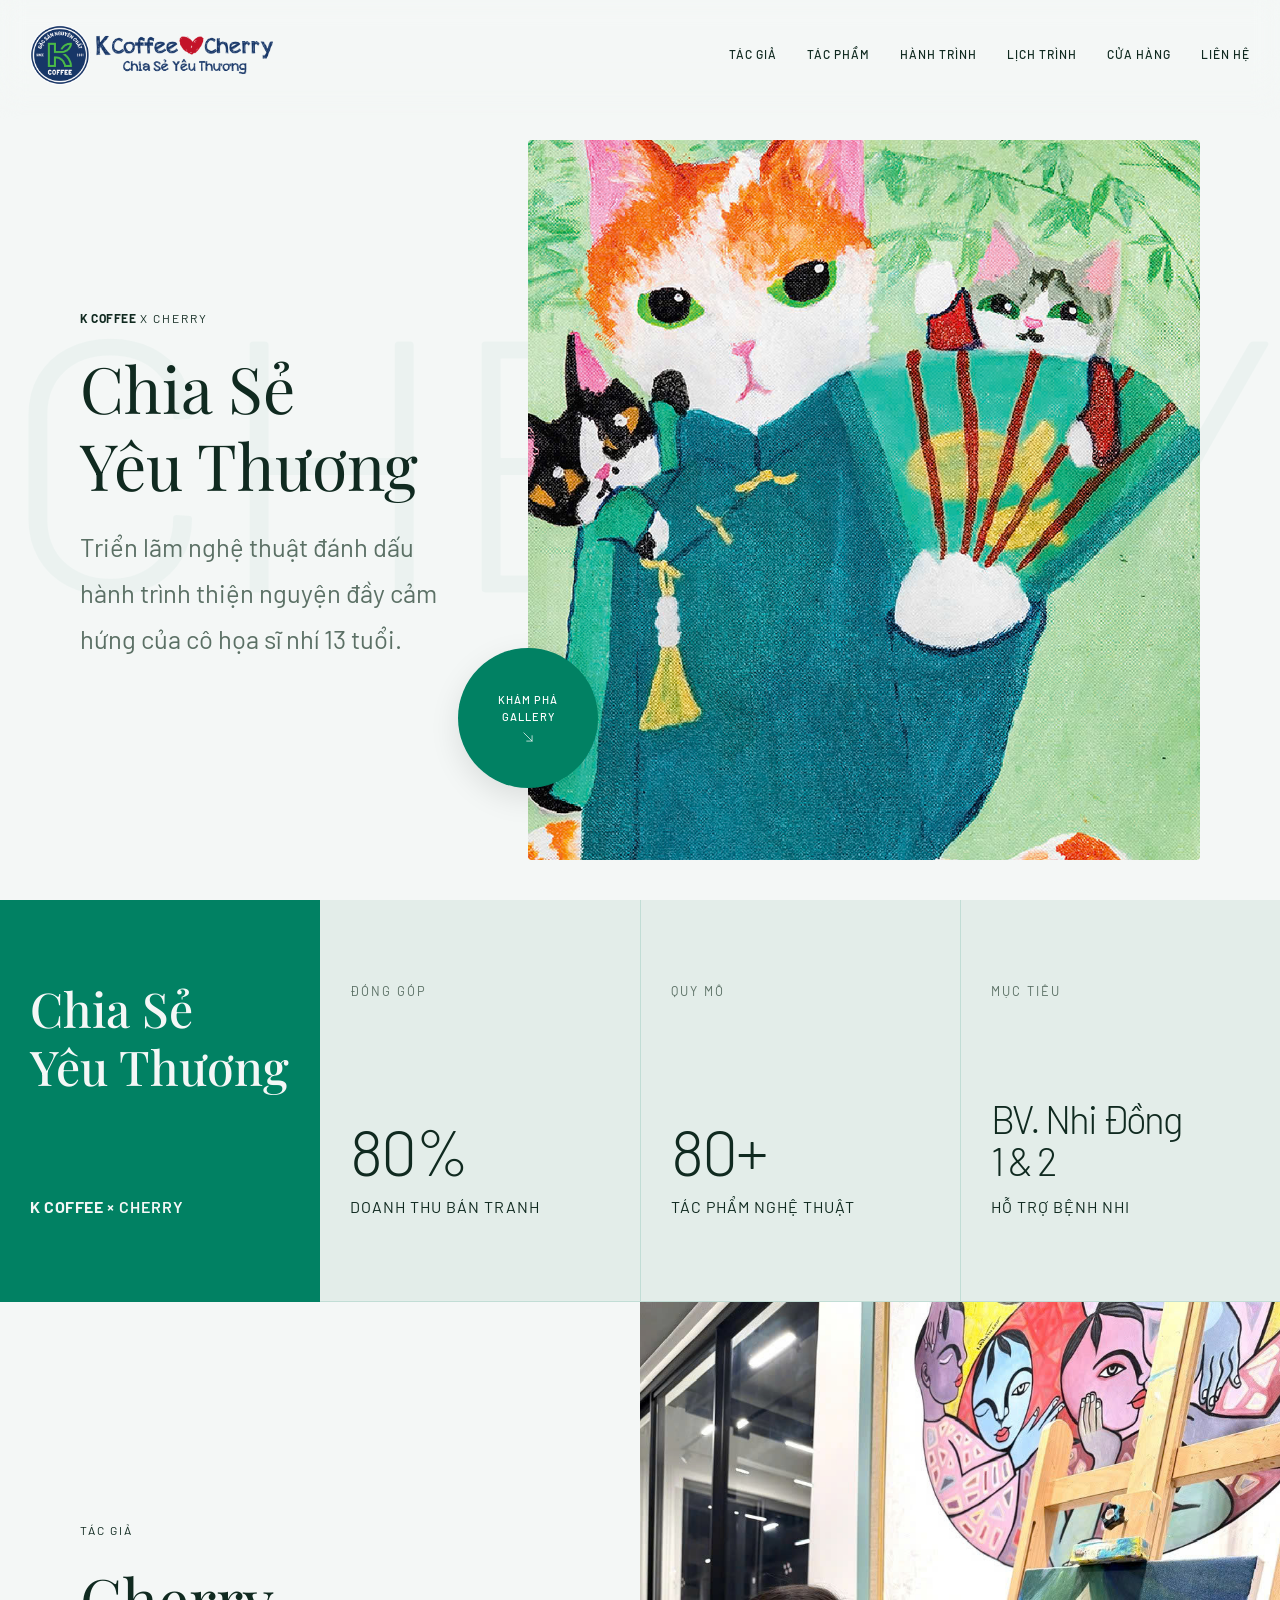
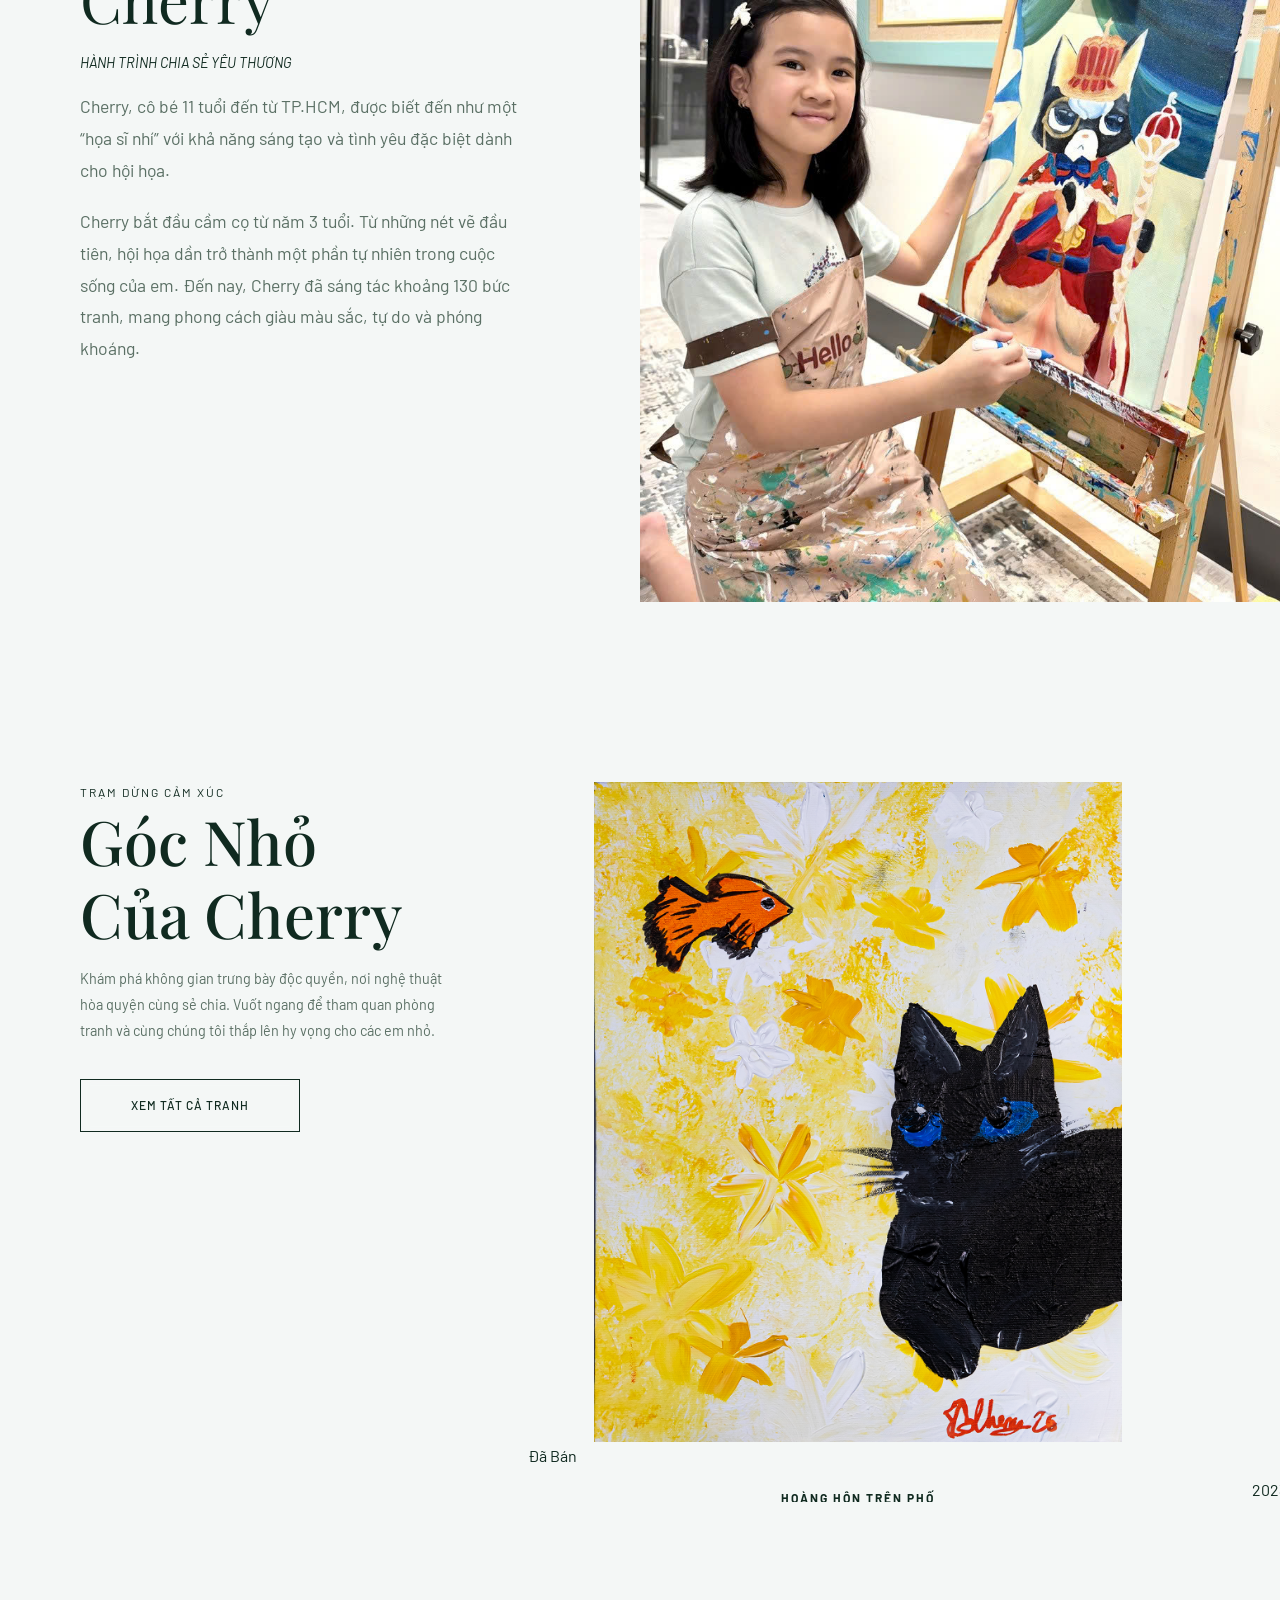
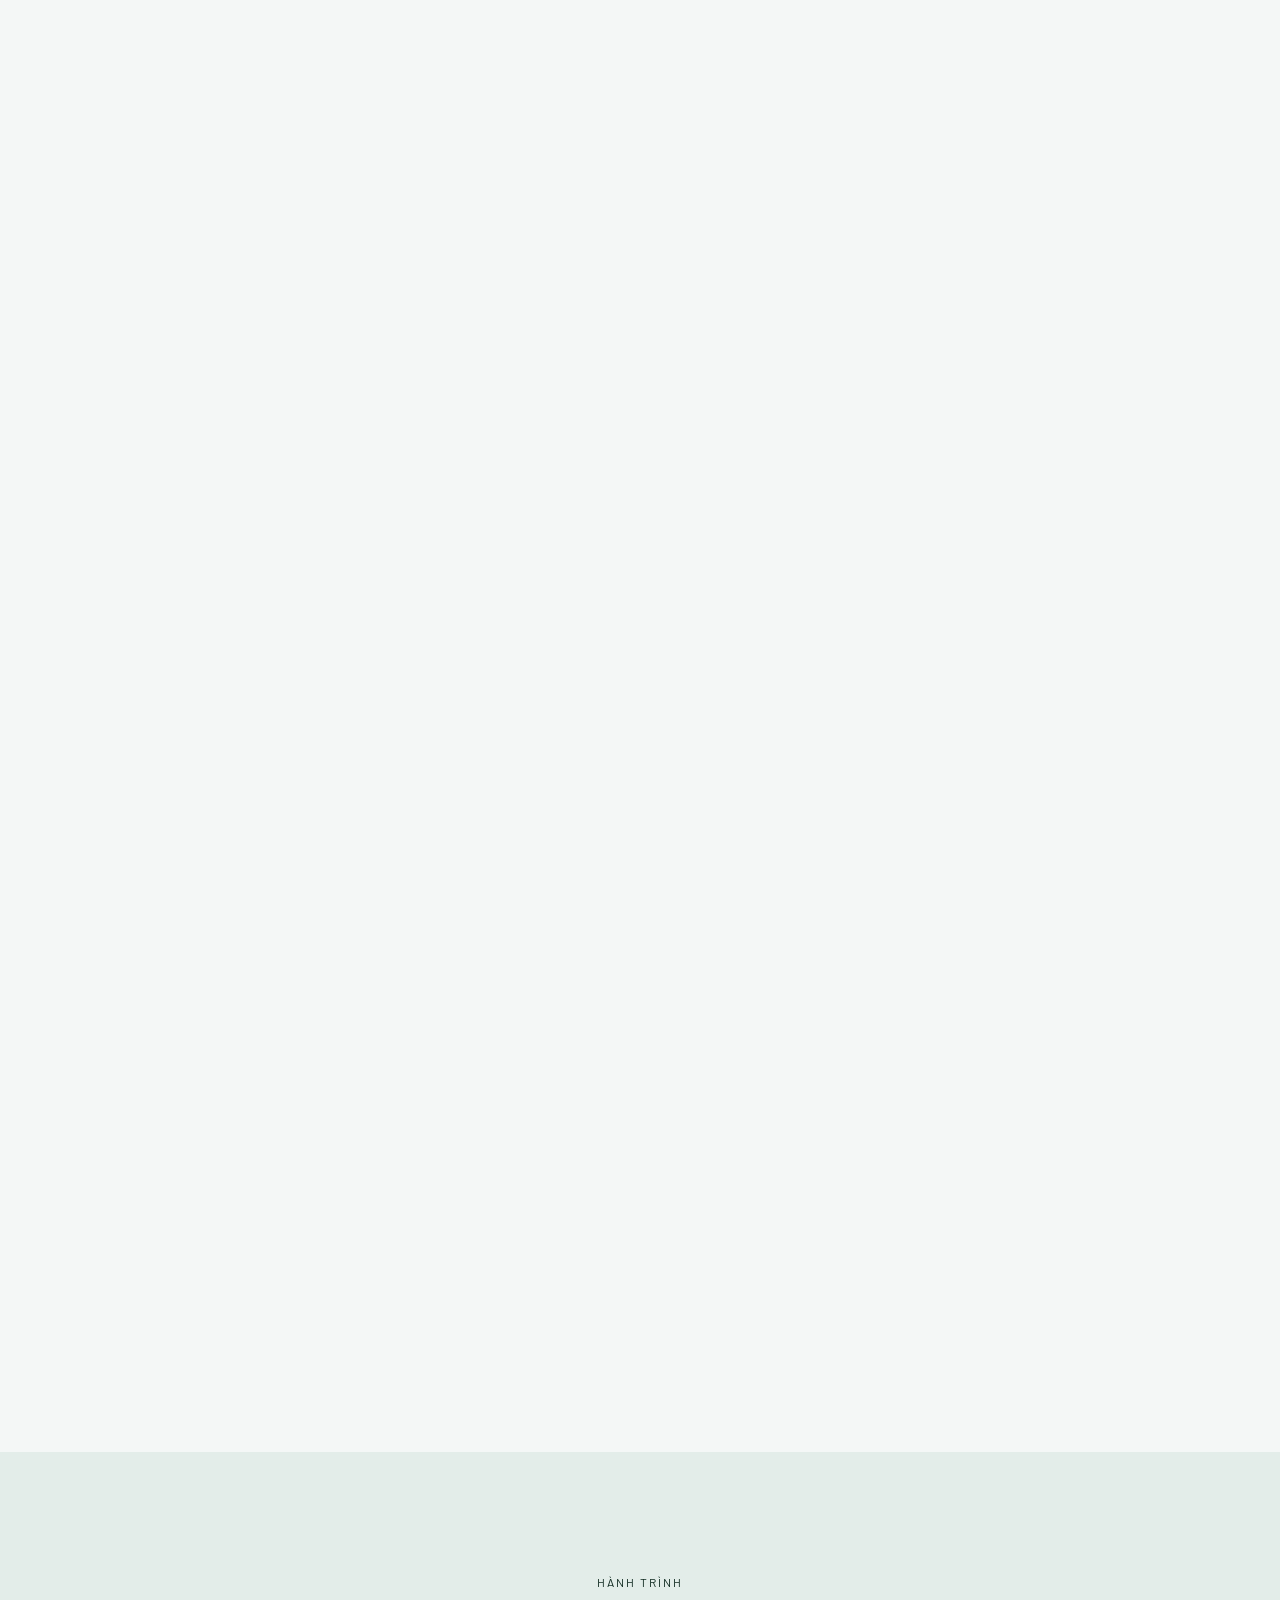
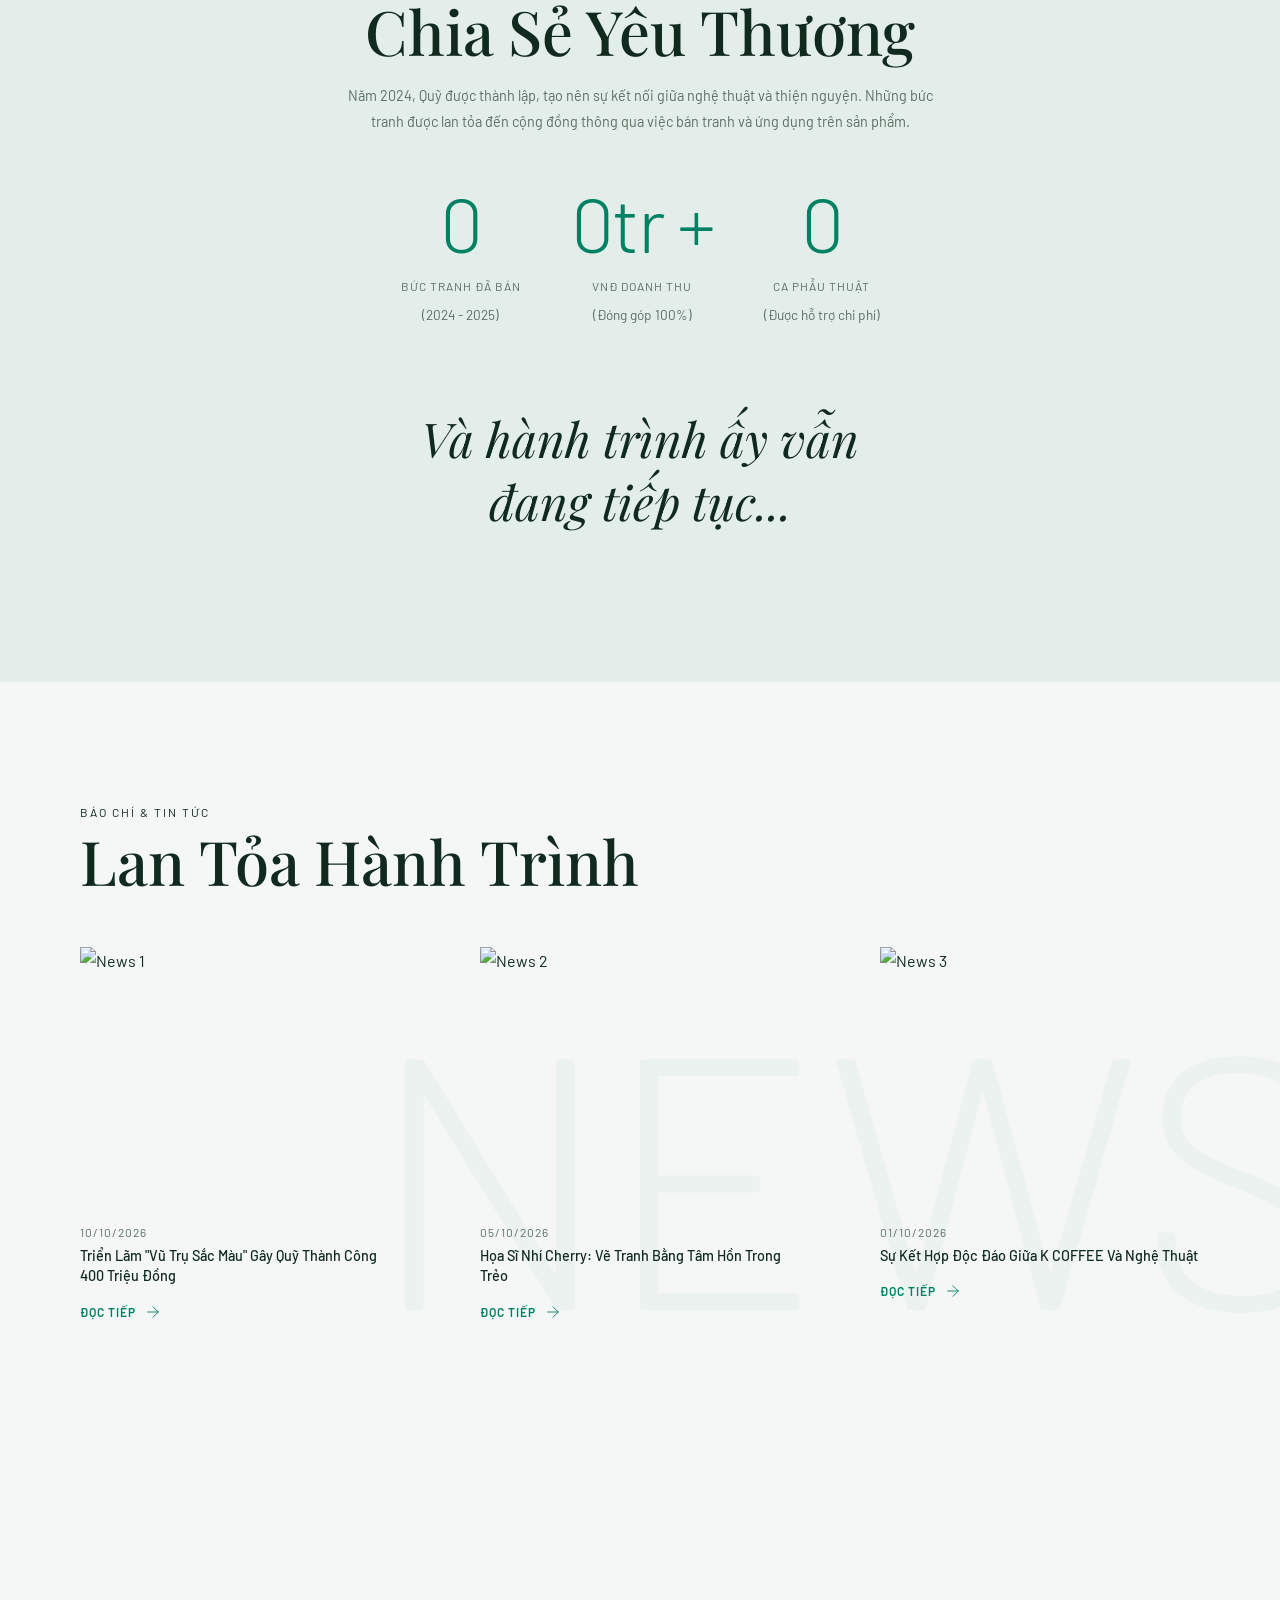
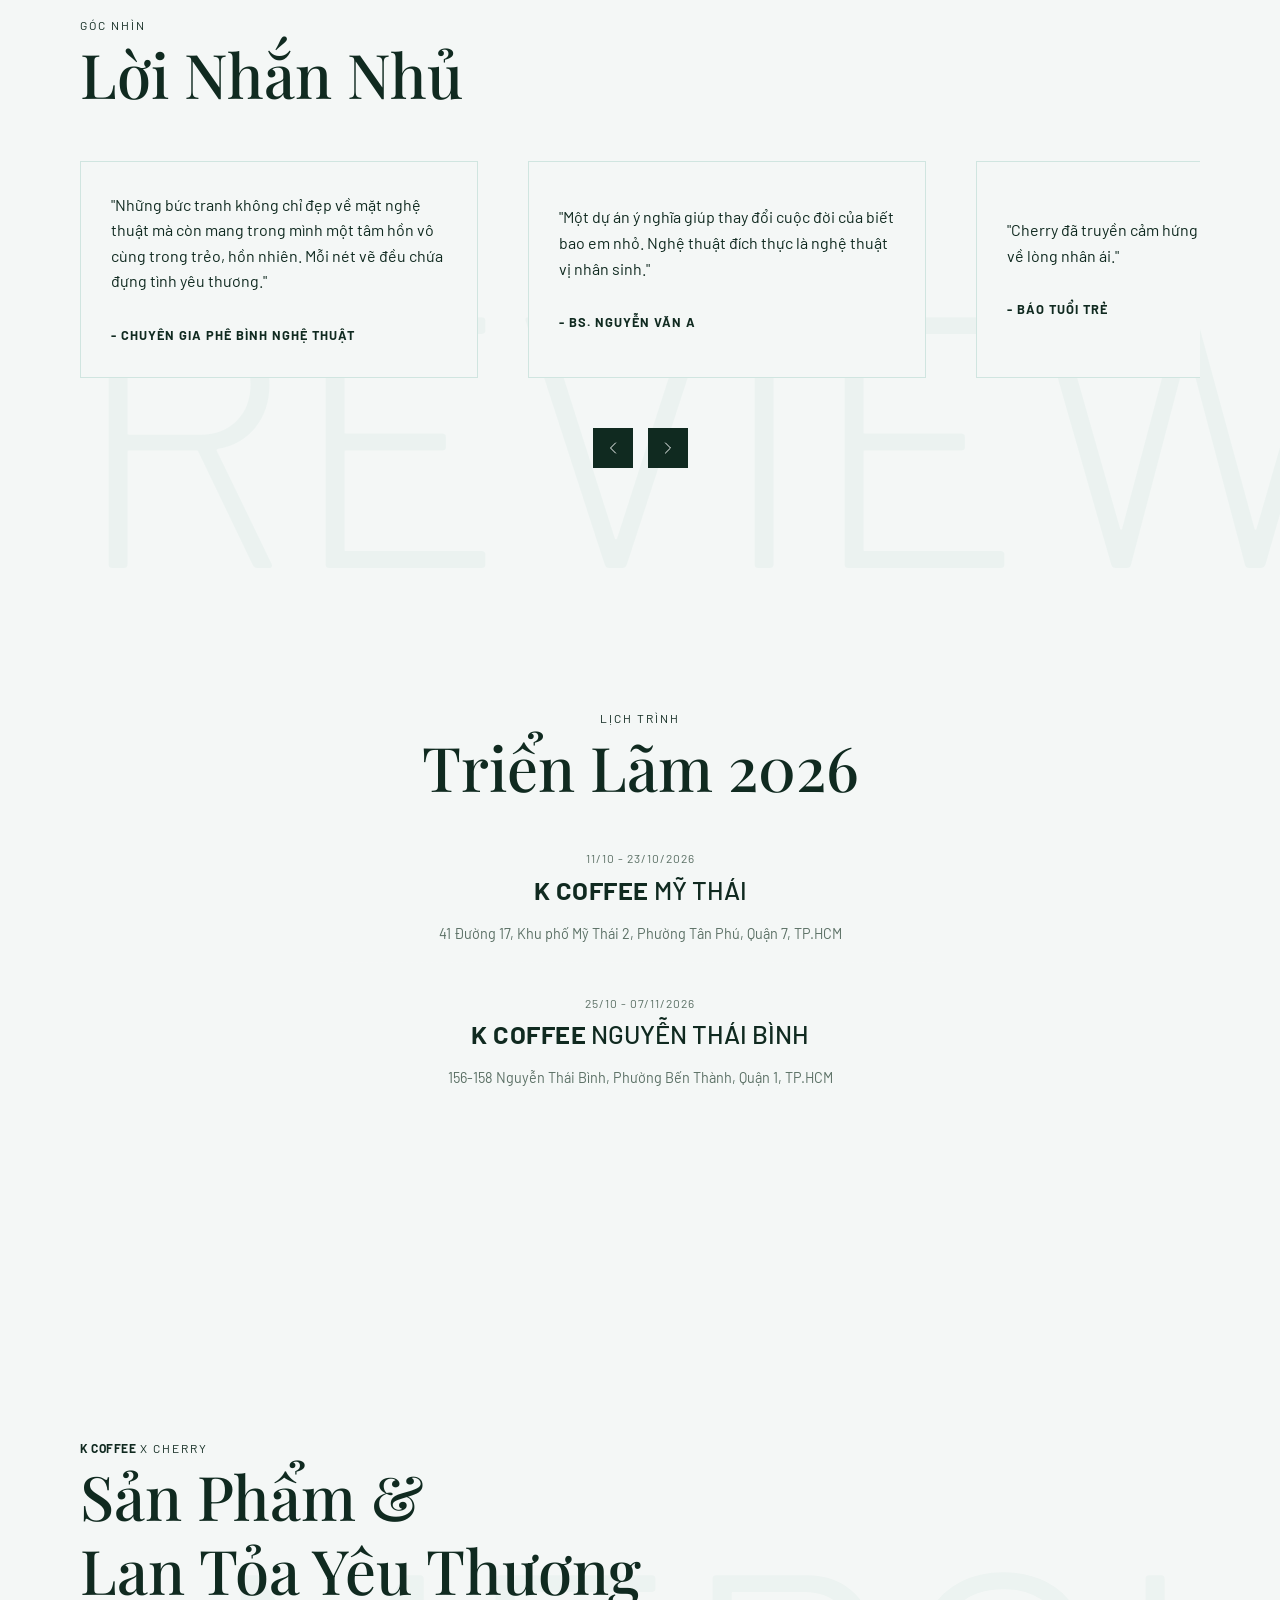
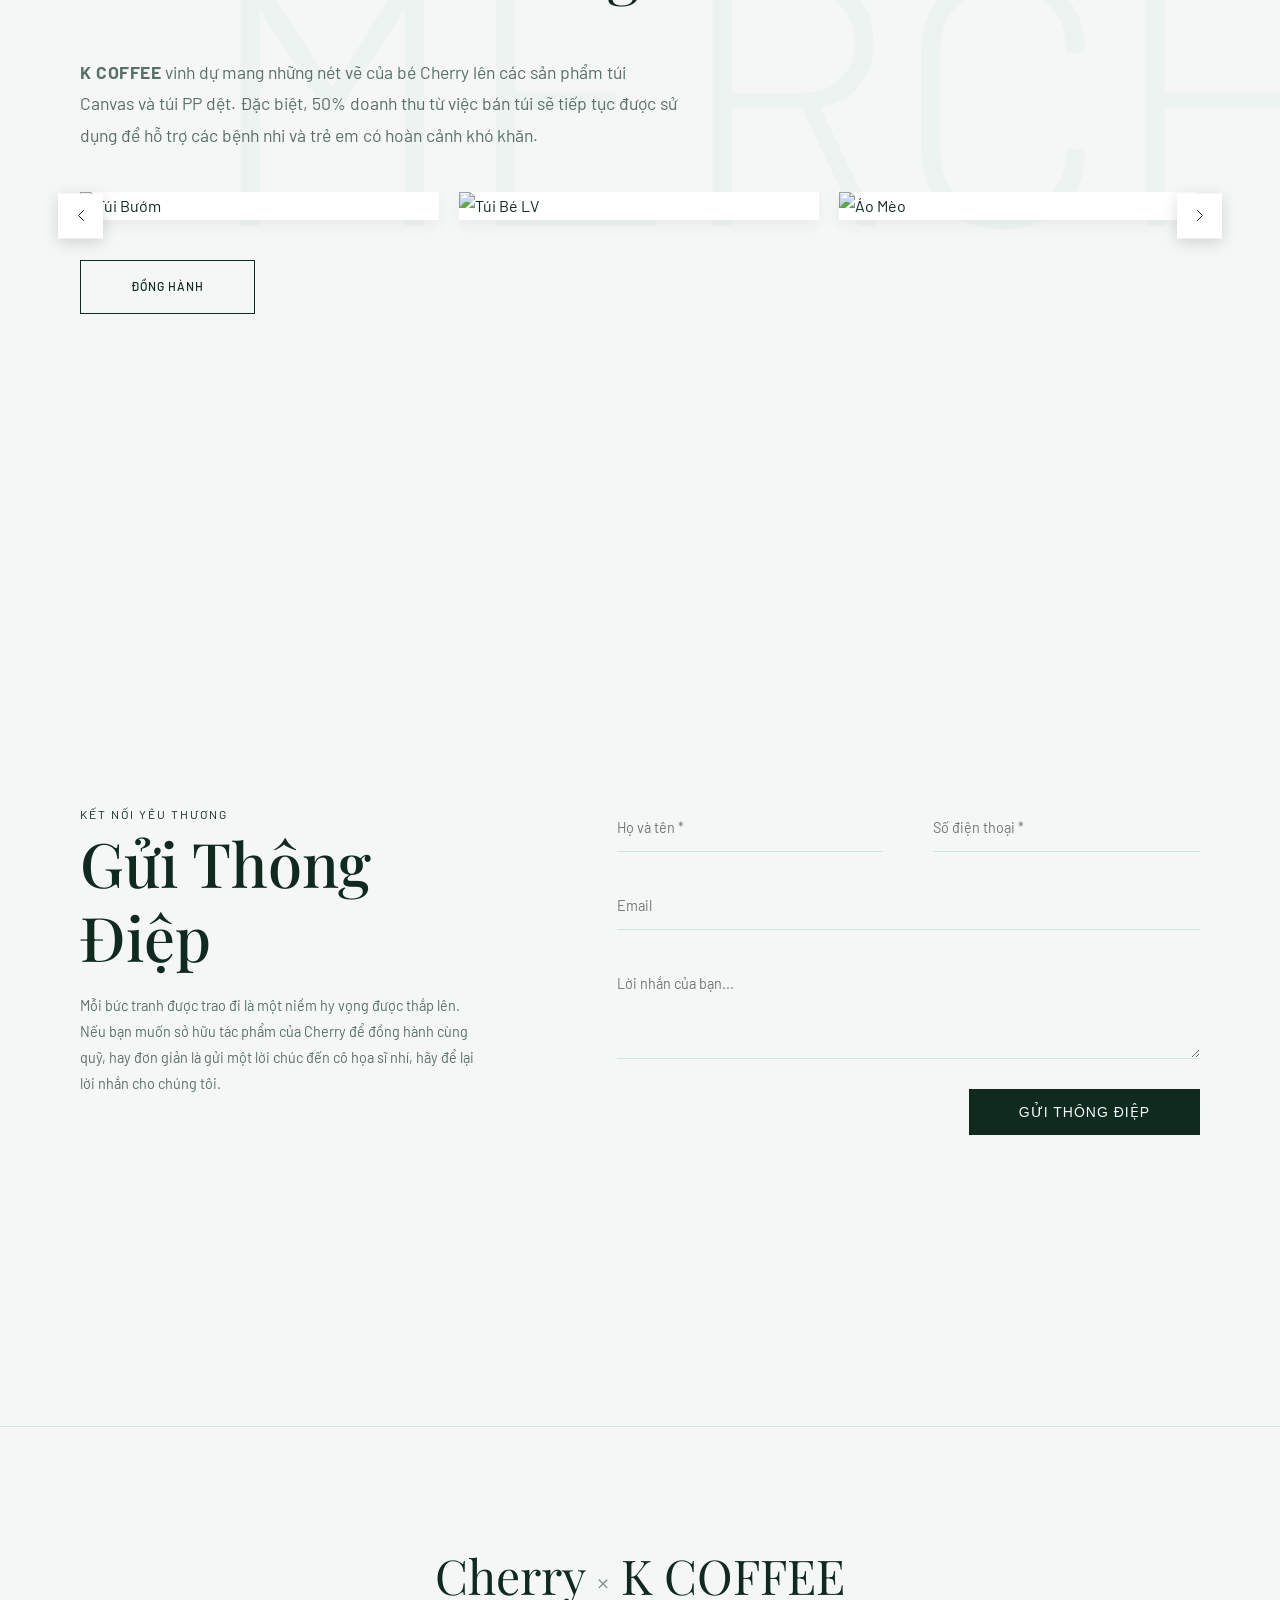
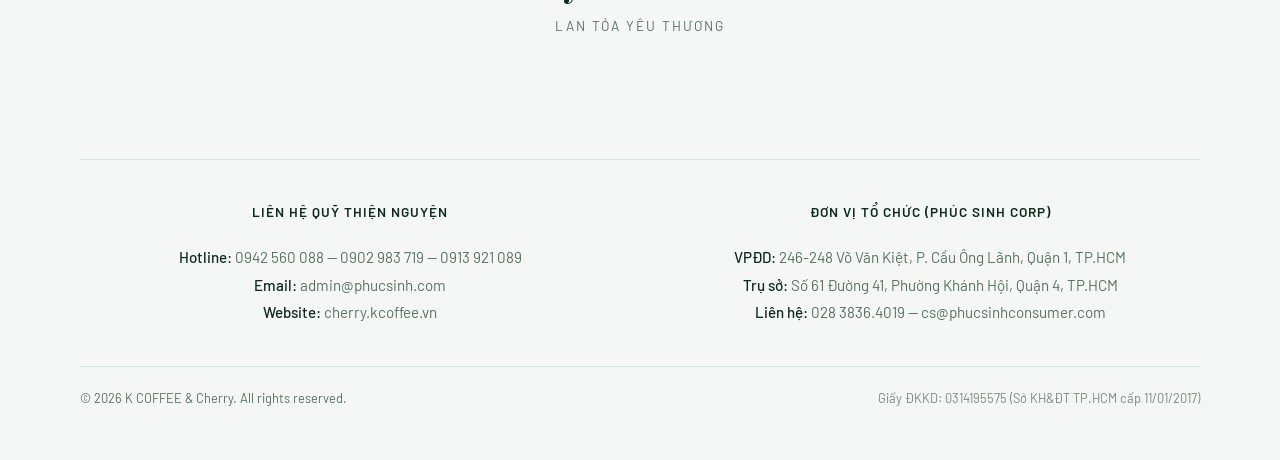
==== index.html @ 6d407577 "Update favicon link in index.html" ====
﻿<!DOCTYPE html>
<html lang="vi">
<head>
    <meta charset="UTF-8">
    <meta name="viewport" content="width=device-width, initial-scale=1.0">
    <meta name="google" content="notranslate">
    
    <!-- Primary Meta Tags -->
    <title>Triển Lãm Tranh Cherry x K COFFEE | Sắc Màu Yêu Thương</title>
    <meta name="title" content="Triển Lãm Tranh Cherry x K COFFEE | Sắc Màu Yêu Thương">
    <meta name="description" content="Triển lãm nghệ thuật 'Sắc Màu Yêu Thương' của cô bé họa sĩ nhí 11 tuổi Cherry kết hợp cùng K COFFEE. Gây quỹ từ thiện cho trẻ em thông qua 130+ tác phẩm đầy cảm xúc.">
    <meta name="keywords" content="Cherry, K COFFEE, Triển lãm tranh, Họa sĩ nhí, Từ thiện, Sắc màu yêu thương, Nghệ thuật, Gây quỹ">
    <meta name="author" content="Cherry x K COFFEE">
    <link rel="icon" type="image/png" href="LogoKC.png">

    <!-- Open Graph / Facebook -->
    <meta property="og:type" content="website">
    <meta property="og:url" content="https://vutranpk.github.io/cherry/">
    <meta property="og:title" content="Triển Lãm Tranh Cherry x K COFFEE | Sắc Màu Yêu Thương">
    <meta property="og:description" content="Khám phá hành trình hội họa và 130+ tác phẩm đầy cảm xúc của họa sĩ nhí 11 tuổi Cherry. Chung tay lan tỏa yêu thương vì cộng đồng cùng K COFFEE.">
    <meta property="og:image" content="https://vutranpk.github.io/cherry/bannerhero.jpg">

    <!-- Twitter -->
    <meta property="twitter:card" content="summary_large_image">
    <meta property="twitter:url" content="https://vutranpk.github.io/cherry/">
    <meta property="twitter:title" content="Triển Lãm Tranh Cherry x K COFFEE | Sắc Màu Yêu Thương">
    <meta property="twitter:description" content="Khám phá hành trình hội họa và 130+ tác phẩm đầy cảm xúc của họa sĩ nhí 11 tuổi Cherry. Chung tay lan tỏa yêu thương vì cộng đồng cùng K COFFEE.">
    <meta property="twitter:image" content="https://vutranpk.github.io/cherry/bannerhero.jpg">
    <!-- Google Fonts -->
    <link href="https://fonts.googleapis.com/css2?family=Barlow:wght@300;400;500;600;700&family=Playfair+Display:wght@400;500;600;700&display=swap" rel="stylesheet">
    <!-- Font Awesome -->
    <link rel="stylesheet" href="https://cdnjs.cloudflare.com/ajax/libs/font-awesome/6.4.0/css/all.min.css">
    <link rel="stylesheet" href="https://cdn.jsdelivr.net/npm/@fancyapps/ui@5.0/dist/fancybox/fancybox.css" />
    
    <!-- Early theme initialization to prevent FOUC -->
    <!-- <script>
        (function() {
            try {
                var savedTheme = localStorage.getItem('theme') || 'light';
                document.documentElement.setAttribute('data-theme', savedTheme);
            } catch (e) {
                document.documentElement.setAttribute('data-theme', 'light');
            }
        })();
    </script> -->
    
    <style>
        :root {
            --c-bg: #F4F7F6;
            --c-bg-alt: #E3EDE9;
            --c-text: #102A20;     
            --c-text-mut: #5B7065; 
            --c-border: rgba(1, 129, 99, 0.15); 
            --c-accent: rgba(1, 129, 99, 1);   
            --c-watermark: rgba(1, 129, 99, 0.03);
            --c-glass-bg: rgba(255, 255, 255, 0.6);
            --c-glass-border: rgba(1, 129, 99, 0.1);
            --c-text-hero: #FFFFFF;   
            --c-bg-hero: rgba(1, 129, 99, 1);
            
            /* TYPOGRAPHY TOKENS */
            --f-sans: 'Barlow', sans-serif;
            --f-serif: 'Playfair Display', serif;
            --f-script: 'Hesmony', cursive;
            
            --fs-h1: clamp(3.6rem, 5vw, 4.6rem);
            --fs-h2: clamp(2.8rem, 4.8vw, 4rem);
            --fs-h3: clamp(1rem, 2.5vw, 1.6rem);
            --fs-num:  clamp(2rem, 3vw, 3rem);
            --fs-body: 0.9rem;
            --fs-small: 0.75rem;
            
            --fw-light: 300;
            --fw-regular: 400;
            --fw-medium: 500;
            --fw-bold: 700;

            /* SPACING TOKENS (Expanded for Airiness) */
            --sp-xs: 15px;
            --sp-sm: 30px;
            --sp-md: 50px;
            --sp-lg: 80px;
            --sp-xl: 120px;
            --sp-xxl: 180px;
        }

        * { margin: 0; padding: 0; box-sizing: border-box; }
        html { /* scroll-behavior removed for Lenis inertia */ }
        html, body { max-width: 100%; }

        body {
            font-family: var(--f-sans);
            background-color: var(--c-bg);
            color: var(--c-text);
            line-height: 1.8;
            transition: background-color 0.4s ease, color 0.4s ease, border-color 0.4s ease;
            position: relative;
        }
        body.menu-open { touch-action: none; }
        a { text-decoration: none; color: inherit; }
        
        .container {
            max-width: 1400px;
            margin: 0 auto;
            padding: 0 var(--sp-lg);
        }

        .brand-kcoffee {
            text-transform: uppercase !important;
            white-space: nowrap !important;
            display: inline-block;
            letter-spacing: 0.5px;
            font-weight: var(--fw-bold);
        }

        .section-padding, .hero, #project-info, #author, #history, #schedule, #merch, #contact {
            position: relative;
            overflow: hidden;
        }

        h1, h2, h3 { font-weight: var(--fw-medium); line-height: 1.2; text-transform: capitalize; }
        .vibe-heading { font-family: var(--f-serif); }
        .font-signature { font-family: var(--f-script); }
        h1.vibe-heading {
            font-size: var(--fs-h1);
            line-height: 1.2;
            
        }
        h2.vibe-heading {
            font-size: var(--fs-h2);
            margin-bottom: var(--sp-xs);
            line-height: 1.2;
        }
        .vibe-heading .light {
            font-weight: var(--fw-light);
            color: var(--c-text-mut);
        }
        .vibe-text {
            font-size: var(--fs-body);
            color: var(--c-text-mut);
            max-width: 600px;
            margin-bottom: var(--sp-xs);
        }
        section { scroll-margin-top: 0; position: relative; }
        .section-padding { padding-top: max(var(--sp-xl), 80px); padding-bottom: var(--sp-xl); }
        .watermark {
            position: absolute;
            top: 50%;
            left: 0;
            width: 100%;
            transform: translateY(-50%);
            font-size: 28vw;
            font-family: var(--f-sans);
            font-weight: 300;
            color: var(--c-accent);
            opacity: 0.03;
            z-index: 0;
            pointer-events: none;
            letter-spacing: -5px;
            overflow: hidden;
        }
        .hero { 
            min-height: 100vh; 
            display: flex; 
            align-items: center; 
            background: var(--c-bg);
            padding-top: 100px;
            position: relative;
            overflow: hidden;
        }
        .hero-inner {
            display: grid;
            grid-template-columns: 4fr 7fr;
            align-items: center;
            gap: 5vw;
            width: 100%;
            position: relative;
            z-index: 2;
            justify-content: space-between;
        }
        .hero-content { 
            text-align: left; 
            z-index: 2; 
        }
        .hero-title {
            font-size: clamp(3.5rem, 6vw, 7rem);
            font-weight: 300;
            line-height: 1.2;
            color: var(--c-text);
            margin: 20px 0;
        }
        .hero-desc { margin-bottom: var(--sp-sm); font-size: var(--fs-h3); color: var(--c-text-mut); }
        .tagline {
            font-size: var(--fs-small);
            text-transform: uppercase;
            letter-spacing: 2px;
            color: var(--c-text);
        }
        
        .pill-btn {
            display: inline-flex;
            align-items: center;
            padding: 15px var(--sp-md);
            background: transparent;
            border: 1px solid var(--c-text);
            color: var(--c-text);
            text-transform: uppercase;
            font-size: 12px;
            font-weight: var(--fw-medium);
            letter-spacing: 1px;
            transition: all 0.3s ease;
            backdrop-filter: blur(5px);
        }
        .pill-btn:hover { background: var(--c-text); color: var(--c-bg); }
        
        .hero-img-wrap {
            position: relative;
            width: 100%;
            height: 80vh;
            max-height: 800px;
            margin: 0;
            border-radius: 4px;
        }
        .hero-img-wrap img { 
            width: 100%; 
            height: 100%; 
            object-fit: cover; 
            border-radius: 4px;
        }
        .circle-btn {
            display: inline-flex;
            flex-direction: column;
            align-items: center;
            justify-content: center;
            width: 140px;
            height: 140px;
            border-radius: 50%;
            background: var(--c-accent);
            color: #fff;
            text-transform: uppercase;
            font-size: 11px;
            font-family: var(--f-sans);
            font-weight: var(--fw-medium);
            letter-spacing: 1px;
            transition: transform 0.4s ease, background 0.4s ease;
            text-align: center;
            line-height: 1.5;
            position: absolute;
            bottom: 10%;
            left: -70px;
            z-index: 10;
            box-shadow: 0 10px 30px rgba(0,0,0,0.1);
        }
        .circle-btn:hover { transform: scale(1.05); background: var(--c-text); color: #fff; }

        .header {
            position: fixed;
            top: 0; left: 0; width: 100%;
            padding: 25px var(--sp-sm);
            display: flex;
            justify-content: space-between;
            align-items: center;
            z-index: 1000;
            transition: padding 0.4s ease;
        }
        .header::before {
            content: ''; position: absolute;
            top: 0; left: 0; width: 100%; height: 120px;
            backdrop-filter: blur(12px);
            -webkit-backdrop-filter: blur(12px);
            -webkit-mask-image: linear-gradient(to bottom, rgba(0,0,0,1) 40%, rgba(0,0,0,0) 100%);
            mask-image: linear-gradient(to bottom, rgba(0,0,0,1) 40%, rgba(0,0,0,0) 100%);
            z-index: -1;
            pointer-events: none;
        }
        .header.scrolled { padding:  var(--sp-xs) var(--sp-sm); }
        .logo {
            display: flex;
            align-items: center;
            gap: 15px;
            text-decoration: none;
        }
        .logo img {
            height: 60px;
            width: auto;
            object-fit: contain;
        }
        .nav-links { display: flex; gap: var(--sp-sm); }
        .nav-links a {
            font-size: var(--fs-small);
            text-transform: uppercase;
            letter-spacing: 1px;
            font-weight: var(--fw-medium);
            color: var(--c-text);
            transition: color 0.3s;
        }
        .nav-links a:hover { color: var(--c-text); }
        .header-actions { display: none; }
        .hamburger { display: none; }

        #project-info { padding: 0; background: var(--c-bg-alt); }
        .project-metrics { display: flex; }
        .metric-item { flex: 1; padding: var(--sp-lg) var(--sp-sm); border-right: 1px solid var(--c-border); border-bottom: 1px solid var(--c-border); display: flex; flex-direction: column; transition: background 0.4s ease; }
        .metric-item:last-child { border-right: none; }
        .metric-item:hover { background: rgba(255,255,255,0.03); }
        .metric-item-featured { background: var(--c-bg-hero); color: var(--c-bg); justify-content: space-between; }
        .metric-item-featured:hover { background: var(--c-text); }
        .metric-item-featured .metric-desc { color: var(--c-bg); font-weight: 600; }
        .metric-item-featured .vibe-heading { color: var(--c-bg); }
        .metric-label { font-size: 0.8rem; text-transform: uppercase; letter-spacing: 2px; color: var(--c-text-mut); margin-bottom: var(--sp-lg); }
        .metric-value { font-size: clamp(3rem, 5vw, 4.5rem); font-family: var(--f-sans); line-height: 1; margin: auto 0 10px; font-weight: 300; letter-spacing: -2px; }
        .metric-desc { font-size: 1rem; color: var(--c-text); text-transform: uppercase; letter-spacing: 1px; }

        .author-split { display: grid; grid-template-columns: 1fr 1fr; min-height: 100vh; background: var(--c-bg); }
        .author-content-wrap { padding: var(--sp-xl) var(--sp-xl); display: flex; flex-direction: column; justify-content: center; padding-left: calc(max(var(--sp-lg), (100vw - 1400px) / 2)); }
        .author-img-wrap { height: 100vh; width: 100%; overflow: hidden; }
        .author-img-full { width: 100%; height: 100%; object-fit: cover; transition: filter 0.5s ease, transform 0.8s ease; }
        .author-img-wrap:hover .author-img-full {transform: scale(1.05); }
        @media (max-width: 1023px) {
            .author-split { grid-template-columns: 1fr; min-height: auto; }
            .author-content-wrap { padding: var(--sp-xl) var(--sp-lg); }
            .author-img-wrap { height: 50vh; order: -1; }
        }

        .sticky-container { height: 450vh; position: relative;}
        .sticky-wrapper {
            position: -webkit-sticky;
            position: sticky;
            
            top: 0;
            height: 100dvh;
            overflow: hidden;
            display: flex;
            align-items: center;
            background: var(--c-bg);
        }
        .horizontal-track {
            display: flex;
            width: max-content;
            padding: 0 var(--sp-lg);
            gap: 5vw;
            will-change: transform;
        }
        .gallery-intro { flex: 0 0 30vw; display: flex; flex-direction: column; justify-content: flex-start; }
        .gallery-ending { flex: 0 0 40vw; display: flex; flex-direction: column; justify-content: flex-start; }
        .gallery-ending-title { font-size: var(--fs-h2);font-family: var(--f-script); line-height: 1; margin-bottom: var(--sp-md); white-space: nowrap; }

        .art-card { height: 60vh; position: relative; display: flex; flex-direction: column; justify-content: flex-start; gap: 20px; flex: none; }
        .art-card a {
            display: flex;
            align-items: center;
            height: 100%;
            max-height: calc(80vh - 60px);
            aspect-ratio: 1;
            position: relative;
            overflow: hidden;
            
        }
        .art-card-title {
            text-align: center;
            font-family: var(--f-sans);
            font-size:var(--fs-small);
            text-transform: uppercase;
            letter-spacing: 2px;
            color: var(--c-text);
            font-weight: var(--fw-bold);
        }
        .art-card img {
            width: 100%;
            height: 100%;
            object-fit: contain;
            transition: transform 0.7s cubic-bezier(0.16, 1, 0.3, 1);
        }
        .art-card:hover img { transform: scale(1.05); }

        .fancybox__caption { background: var(--c-bg) !important; color: var(--c-text) !important; }
        .glightbox-clean .gdesc-inner { padding: var(--sp-lg) !important; }
        .meta-title { font-size: 1.4rem !important; margin-bottom: var(--sp-xs) !important; font-family: var(--f-sans) !important; text-transform: uppercase; line-height: 1.2; letter-spacing: 1px; font-weight: var(--fw-bold); }
        .meta-desc { font-size: var(--fs-body) !important; color: var(--c-text-mut) !important; }

        #history { overflow: hidden; background: var(--c-bg-alt); position: relative; z-index: 10; margin-top: 0; }
        .impact-container {text-align: center; display: flex; flex-direction: column; justify-content: center;}
        .impact-desc{margin: 0 auto;}
        .impact-stats-wrap {max-width: 800px; margin: var(--sp-md) auto; display: flex; justify-content: space-between; gap: var(--sp-md);}
        .impact-stat-item {text-align: center;}
        .impact-number { font-size: clamp(3.5rem, 6vw, 5rem); font-family: var(--f-sans); font-weight: 300; color: var(--c-accent); line-height: 1; margin-bottom: 15px; letter-spacing: -2px; }
        .impact-label { font-size: var(--fs-small); text-transform: uppercase; letter-spacing: 1px; color: var(--c-text-mut); }
        .impact-sub { font-size: 0.85rem; color: var(--c-text-mut); margin-top: 5px; }
        
        .impact-quote-text {
            font-family: var(--f-serif);
            font-style: italic;
            font-weight: 300;
            font-size: clamp(2rem, 4vw, 3rem);
            color: var(--c-text);
            text-align: center;
            line-height: 1.3;
            max-width: 800px;
            margin: var(--sp-sm) auto;
        }

        #merch, #contact { min-height: 100vh; display: flex; align-items: center; width: 100%; }
        #schedule .container, #merch .container, #contact .container { width: 100%; }
        #schedule .container { display: flex; flex-direction: column; align-items: center; text-align: center; }
        .schedule-timeline { border-left: none; padding-left: 0; position: relative; margin-top: var(--sp-sm); text-align: center; max-width: 600px; width: 100%; }
        .schedule-item { position: relative; margin-bottom: var(--sp-sm);; border-bottom: 1px dashed rgba(255,255,255,0.1); }
        .schedule-item:last-child { margin-bottom: 0; border-bottom: none; padding-bottom: 0; }
        .schedule-dot { display: none; }
        .schedule-date { font-size: var(--fs-small); color: var(--c-text-mut); margin-bottom: 5px; text-transform: uppercase; letter-spacing: 1px; }
        .schedule-venue { font-size: var(--fs-h3); font-weight: var(--fw-medium); margin-bottom: var(--sp-xs); text-transform: uppercase; }
        .schedule-details { font-size: var(--fs-body); color: var(--c-text-mut); max-width: 500px; }

        #merch { background: var(--c-bg-alt); }
        .merch-grid { display: grid; grid-template-columns: 5fr 7fr; gap: var(--sp-xl); align-items: center; }
        .merch-stage { position: relative; height: 500px; overflow: hidden; }
        .merch-img { position: absolute; transition: all 0.5s cubic-bezier(0.16, 1, 0.3, 1); cursor: pointer; }
        .merch-img-front { width: 60%; top: 0; left: 0; box-shadow: 0 10px 30px rgba(0,0,0,0.2); z-index: 2; }
        .merch-img-front:hover { transform: scale(1.03); z-index: 4; }
        .merch-img-back { width: 50%; top: 120px; right: 0; box-shadow: 0 10px 30px rgba(0,0,0,0.1); opacity: 0.75; z-index: 1; transform-origin: right center; }
        .merch-img-back:hover { opacity: 1; transform: scale(1.04) translateY(-4px); z-index: 3; }

        #contact { background: var(--c-bg); overflow: hidden; }
        .contact-grid { display: grid; grid-template-columns: 5fr 7fr; gap: var(--sp-xl); align-items: start; }
        .contact-desc { margin-bottom: var(--sp-md); }
        .contact-info-list { font-size: 14px; color: var(--c-text-mut); line-height: 2; }
        .contact-info-list p i { margin-right: 10px; }
        .contact-form { display: flex; flex-direction: column; gap: var(--sp-sm); }
        .contact-inputs-row { display: grid; grid-template-columns: 1fr 1fr; gap: var(--sp-md); }
        .contact-field {
            width: 100%;
            padding: 15px 0;
            background: transparent;
            border: none;
            border-bottom: 1px solid var(--c-border);
            color: var(--c-text);
            font-family: var(--f-sans);
            font-size: var(--fs-body);
            outline: none;
            transition: border-bottom-color 0.3s ease;
        }
        .contact-field:focus { border-bottom-color: var(--c-accent); }
        .contact-field-textarea { resize: vertical; }
        .contact-submit-wrap { text-align: right;}
        .contact-submit-btn {
            font-size: 14px;
            padding: var(--sp-xs) var(--sp-md);
            background: var(--c-text);
            color: var(--c-bg);
            border: none;
            cursor: pointer;
            transition: background-color 0.3s ease, color 0.3s ease;
        }
        .contact-submit-btn:hover { background: var(--c-accent); color: #fff; }

        .footer { padding: var(--sp-md) 0; text-align: center; border-top: 1px solid var(--c-border); color: var(--c-text-mut); font-size: 13px; }

        /* Tier 1: Mobile & Tablet Breakpoint (<= 1023px) */
        @media (max-width: 1023px) {
            :root {
                --sp-xxl: 60px;
                --sp-xl: 50px;
                --sp-lg: 30px;
                --fs-h1: clamp(2.5rem, 8vw, 3.5rem);
                --fs-h2: clamp(2rem, 7vw, 3rem);
                --fs-h3: clamp(1rem, 2vw, 1.4rem);
            }
            .container { padding: 0 var(--sp-md); }
            .mobile-view-all { display: inline-block !important; }
            
            /* Header & Nav */
            .header { padding: 15px var(--sp-sm); }
            .header.scrolled { padding: 12px var(--sp-md); }
            .logo img { max-height: 40px; }
            .header-actions { display: block; }
            .hamburger { display: block !important; width: 30px; height: 20px; position: relative; z-index: 1001; background: none; border: none; cursor: pointer; }
            .hamburger span { display: block; height: 1.5px; background: var(--c-text); position: absolute; transition: all 0.3s ease-in-out; transform-origin: center; }
            .hamburger span:nth-child(1) { width: 100%; top: 0; left: 0; }
            .hamburger span:nth-child(2) { width: 100%; top: 9px; left: 0; }
            .hamburger span:nth-child(3) { width: 70%; top: 18px; right: 0; left: auto; }
            .hamburger.active span:nth-child(1) { top: 9px; transform: rotate(45deg); }
            .hamburger.active span:nth-child(2) { opacity: 0; }
            .hamburger.active span:nth-child(3) { top: 9px; width: 100%; transform: rotate(-45deg); left: 0; right: auto; }
            
            .nav-links { 
                position: fixed; top: 0; right: -100%; width: 100%; height: 100dvh; background: var(--c-bg); 
                flex-direction: column; align-items: center; justify-content: center; gap: 20px; 
                transition: right 0.3s ease; z-index: 999; overflow-y: auto; padding: var(--sp-lg);
            }
            .nav-links.active { right: 0; }
            .nav-links a { font-size: 1.2rem; font-weight: 600; }
            
            /* Hero */
            .hero { padding-top: 100px !important; }
            .hero-inner { grid-template-columns: 1fr !important; gap: 30px !important; }
            .hero-content { text-align: left; max-width: 100%; padding-right: 0; }
            .hero-img-wrap { height: 60vh !important; max-height: 600px; margin-top: 20px; width: 100%; border-radius: 4px; }
            .circle-btn { width: 120px; height: 120px; font-size: 10px; bottom: -40px; left: auto; right: 20px; }
            
            /* General Layouts */
            .project-metrics { display: grid; grid-template-columns: 1fr 1fr; flex-wrap: wrap; }
            .metric-item { flex: none; border-right: 1px solid var(--c-border) !important; padding: var(--sp-lg) var(--sp-md); justify-content: center; text-align: center; }
            .metric-item:nth-child(2n) { border-right: none !important; }
            .metric-item:nth-child(3), .metric-item:nth-child(4) { border-bottom: none; }
            .impact-stats-wrap { flex-direction: column !important; gap: var(--sp-md); }
            
            /* Gallery */
            .horizontal-track { padding: 0 var(--sp-sm) !important; gap: var(--sp-sm) !important; }
            .horizontal-track .art-card { flex: 0 0 85vw !important; height: auto !important; }
            .gallery-intro { flex: 0 0 65vw !important; }
            .gallery-ending { flex: 0 0 100vw !important; padding-right: var(--sp-sm) !important; }
            .gallery-ending-title { font-size: 2.2rem !important; white-space: normal !important; }
            
            /* Merch & Contact */
            .contact-grid { grid-template-columns: 1fr !important; gap: var(--sp-lg); }
            .contact-inputs-row { grid-template-columns: 1fr !important; gap: var(--sp-sm); }
        }
        
        /* Tier 2: Mobile Only Adjustments (<= 767px) */
        @media (max-width: 767px) {
            :root { 
                --sp-xxl: 50px; 
                --sp-xl: 40px; 
                --sp-lg: 20px; 
                --fs-h2: clamp(2rem, 9vw, 2.5rem);
            }
            .container { padding: 0 var(--sp-sm); }
            
            /* First View Fixes */
            .watermark { top: 20%; font-size: 35vw; letter-spacing: -2px; }
            .hero { padding-top: 80px !important; display: flex; flex-direction: column; justify-content: center; }
            .hero-inner { gap: 15px !important; }
            .hero-content { margin-bottom: 0; }
            .hero-title { font-size: clamp(2.5rem, 12vw, 3.8rem); line-height: 1.2; margin: 5px 0 15px 0; }
            .hero-desc { font-size: 0.95rem; line-height: 1.4; margin-bottom: 10px; }
            .hero-img-wrap { height: 40vh !important; min-height: 250px; max-height: 350px; margin-top: 0; aspect-ratio: auto; }
            .circle-btn { width: 90px; height: 90px; font-size: 8px; bottom: -25px; right: 10px; box-shadow: 0 5px 15px rgba(0,0,0,0.15); }
            
            .metric-value { font-size: 2rem; }
            .metric-item { padding: var(--sp-md) var(--sp-xs); }
            .merch-grid { grid-template-columns: 1fr !important; }
            
            .pill-btn { width: 100%; text-align: center; justify-content: center; }
            .footer-bottom { flex-direction: column; justify-content: center; text-align: center; gap: 5px !important; }
            .footer-bottom p { text-align: center !important; }
        }
    
                /* NEW SECTIONS CSS */
        .news-slider {
            display: flex;
            gap: var(--sp-lg);
            overflow-x: auto;
            scroll-snap-type: x mandatory;
            padding-bottom: var(--sp-md);
            -ms-overflow-style: none; /* IE/Edge */
            scrollbar-width: none; /* Firefox */
        }
        .news-slider::-webkit-scrollbar { display: none; }
        .news-card {
            flex: 0 0 calc(33.333% - (var(--sp-lg) * 2 / 3));
            scroll-snap-align: start;
            display: flex;
            flex-direction: column;
            gap: var(--sp-sm);
        }
        .news-card img {
            width: 100%;
            aspect-ratio: 4/3;
            object-fit: cover;
        }
        .news-date { font-size: var(--fs-small); color: var(--c-text-mut); text-transform: uppercase; letter-spacing: 1px; }
        .news-title { 
            font-size: var(--fs-body); 
            line-height: 1.4; 
            margin-bottom: 10px; 
            font-weight: 500; 
            display: -webkit-box;
            -webkit-line-clamp: 2;
            -webkit-box-orient: vertical;
            overflow: hidden;
            text-overflow: ellipsis;
        }
        .news-link { font-size: var(--fs-small); font-weight: 600; color: var(--c-accent); text-transform: uppercase; letter-spacing: 1px; text-decoration: none; }
        
        .testimonial-slider {
            display: flex; gap: var(--sp-md); overflow-x: auto; scroll-snap-type: x mandatory; scrollbar-width: none;
        }
        .testimonial-slider::-webkit-scrollbar { display: none; }
        .testi-item { 
            flex: 0 0 calc(40% - var(--sp-md));
            scroll-snap-align: center;
            padding: var(--sp-sm);
            background: var(--c-bg);
            display: flex;
            flex-direction: column;
            justify-content: center;
    border: 1px solid var(--c-border);
        }
        .testi-quote { font-family: var(--f-sans); font-size: 1rem; line-height: 1.6; margin-bottom: var(--sp-sm); text-align: left; }
        .testi-author { font-size: 0.8rem; text-transform: uppercase; letter-spacing: 1px; text-align: left; font-weight: bold; }
        
        @media (max-width: 1023px) {
            .news-card { flex: 0 0 calc(50% - (var(--sp-lg) / 2)); }
        }
        @media (max-width: 767px) {
            .testi-item { flex: 0 0 84vw; }
        }
        @media (max-width: 767px) {
            .news-card { flex: 0 0 50vw; }
        }
                .testi-nav { display: flex; justify-content: center; gap: 15px; margin-top: var(--sp-md); }
        .testi-nav-btn { background: var(--c-text); color: var(--c-bg); border: none; width: 40px; height: 40px; cursor: pointer; transition: opacity 0.3s ease; }
        .testi-nav-btn:hover { opacity: 0.8; }
        .testi-nav-btn i { font-size: 1rem; }
        /* FANCYBOX CUSTOMIZATION */
        .fancybox__container {
            --fancybox-bg: var(--c-bg);
            --fancybox-color: var(--c-text);
            --f-button-bg: transparent;
            --f-button-hover-bg: rgba(0, 0, 0, 0.05);
            --f-button-color: var(--c-text);
            --f-button-svg-filter: none;
        }
        .fancybox__toolbar, .f-toolbar {
            background: transparent !important;
            color: var(--c-text) !important;
            text-shadow: none !important;
        }
        .f-button, .fancybox__button {
            background: transparent !important;
            color: var(--c-text) !important;
        }
        .f-button:hover, .fancybox__button:hover {
            background: rgba(0, 0, 0, 0.05) !important;
        }
        .f-button svg, .fancybox__button svg {
            filter: none !important;
            color: var(--c-text) !important;
        }
        .fancybox__nav .carousel__button {
            color: var(--c-text);
            background: transparent !important;
        }
        .fancybox__caption {
            background: var(--c-bg);
            color: var(--c-text);
            padding: var(--sp-lg);
            text-align: left;
            width: 100%;
            border-left: 1px solid var(--c-border);
            /* Layout 2 columns */
        }
        
        /* 2-Column Desktop Layout for Fancybox */
        @media (min-width: 1024px) {
            .fancybox__slide {
                display: flex;
                flex-direction: row;
                padding: 48px;
            }
            .fancybox__content {
                flex: 7;
                height: 100%;
                display: flex;
                align-items: center;
                justify-content: center;
            }
            .fancybox__caption {
                position: static;
                flex: 3;
                width: auto;
                height: 100%;
                overflow-y: auto;
                display: flex;
                flex-direction: column;
                justify-content: center;
                border-left: 1px solid #ddd;
                padding-left: var(--sp-xl);
                box-shadow: none;
                transform: none;
            }
        }
        .fancybox__slide::before, .fancybox__slide::after {
            display: none;
        }
        @media (max-width: 767px) {
            .fancybox__slide { padding: 48px 0 0 0 !important; justify-content: center;}
            .fancybox__caption {
                padding: 15px !important;
                border-left: none;
            }
            .meta-title { font-size: 1.3rem !important; margin-bottom: 10px !important; text-align: center; }
            .meta-grid { margin-top: 10px; gap: 4px; text-align: center; }
            .meta-grid div { font-size: 0.9rem; line-height: 1.3; }
            .meta-grid div strong { font-size: 0.75rem; margin-bottom: 1px; }
            .fancybox__content { border-radius: 0 !important; }
        }
          /* Sold Sticker */
        .fancybox-sold-sticker {
            position: absolute;
            bottom: 20px;
            right: 20px;
            background: #d32f2f;
            color: #fff;
            font-family: var(--f-sans);
            font-weight: 900;
            font-size: 1.5rem;
            padding: 10px 20px;
            transform: rotate(-10deg);
            border: 3px solid #fff;
            box-shadow: 0 4px 10px rgba(0,0,0,0.3);
            text-transform: uppercase;
            letter-spacing: 2px;
            z-index: 9999;
        }
        @media (max-width: 767px) {
            .fancybox-sold-sticker {
                bottom: 10px;
                right: 10px;
                font-size: 1.2rem;
                padding: 5px 15px;
            }
        }
        /* MERCH SLIDER CSS */
        .merch-nav {
            position: absolute;
            top: 50%;
            transform: translateY(-50%);
            background: #fff;
            border: none;
            width: 45px;
            height: 45px;
            box-shadow: 0 4px 15px rgba(0,0,0,0.15);
            z-index: 10;
            cursor: pointer;
            font-size: 1.2rem;
            color: var(--c-text);
            transition: all 0.2s ease;
            display: flex;
            align-items: center;
            justify-content: center;
        }
        .merch-nav:hover { background: var(--c-accent); color: #fff; }
        .merch-prev { left: -22px; }
        .merch-next { right: -22px; }
        .merch-product-grid::-webkit-scrollbar { display: none; }
        .merch-product-grid { -ms-overflow-style: none; scrollbar-width: none; }
        
        @media (max-width: 767px) {
            .merch-nav { display: none; } /* Hide buttons on mobile, rely on swipe */
        }
        .merch-product-grid {
            display: flex;
            overflow-x: auto;
            scroll-snap-type: x mandatory;
            gap: 20px;
            padding-bottom: 20px;
            -webkit-overflow-scrolling: touch;
        }
        .merch-card {
            flex: 0 0 50%;
            scroll-snap-align: center;
            background: #fff;
            
            overflow: hidden;
            box-shadow: 0 5px 15px rgba(0,0,0,0.05);
        }
        .merch-card img {
            width: 100%;
            height: auto;
            display: block;
        }
        .merch-card-info {
            padding: 15px;
            text-align: center;
        }
        .merch-card-info h4 {
            font-size: 1.2rem;
            margin-bottom: 5px;
            font-weight: 500;
        }
        .merch-card-info p {
            color: var(--c-accent);
            font-weight: bold;
        }
        @media (min-width: 768px) { .merch-card { flex: 0 0 calc(33.333% - 14px); } }
        /* END NEW SECTIONS CSS */
        /* RESTORED MISSING CSS */
        .theme-toggle {
            position: fixed;
            bottom: 30px;
            right: 30px;
            width: 50px;
            height: 50px;
            
            background: var(--c-text);
            color: var(--c-bg);
            border: none;
            cursor: pointer;
            z-index: 1000;
            display: flex;
            align-items: center;
            justify-content: center;
            font-size: 1.2rem;
            box-shadow: 0 4px 15px rgba(0,0,0,0.2);
            transition: transform 0.3s ease, background 0.3s ease;
        }
        .theme-toggle:hover { transform: scale(1.1); }

        .meta-grid {
            display: flex;
            flex-direction: column;
            gap: 4px;
            margin-top: 16px;
            font-family: var(--f-sans) !important;
        }
        .meta-grid div {
            display: block;
            border-bottom: none;
            padding-bottom: 0;
            line-height: 1.4;
            font-size: 1rem;
        }
        .meta-grid div strong {
            display: block;
            font-size: 0.85rem;
            color: var(--c-text-mut);
            text-transform: uppercase;
            letter-spacing: 1px;
            margin-bottom: 2px;
        }
        
        .gallery-intro { align-items: flex-start; }
        .gallery-ending { align-items: flex-start; }
        .gallery-intro-sub { margin-bottom: var(--sp-md); }
        .gallery-ending-desc { margin-bottom: var(--sp-md); }
        .gotop-btn {
            position: fixed;
            bottom: 30px;
            right: 30px;
            width: 50px;
            height: 50px;
            background: var(--c-text);
            color: var(--c-bg);
            border-radius: 0;
            display: flex;
            align-items: center;
            justify-content: center;
            font-size: 1.2rem;
            cursor: pointer;
            z-index: 999;
            opacity: 0;
            visibility: hidden;
            transform: translateY(20px);
            transition: all 0.3s cubic-bezier(0.16, 1, 0.3, 1);
            text-decoration: none;
            box-shadow: 0 10px 30px rgba(0,0,0,0.15);
        }
        .gotop-btn.is-visible {
            opacity: 1;
            visibility: visible;
            transform: translateY(0);
        }
        .gotop-btn:hover {
            transform: translateY(-5px) scale(1.05);
            background: var(--c-accent);
            color: #fff;
        }
        @media (max-width: 767px) {
            .gotop-btn { bottom: 20px; right: 20px; width: 45px; height: 45px; font-size: 1rem; }
        }
    </style>
    <style>
        @font-face {
            font-family: 'Hesmony';
            src: url('fonts/1FTV-VIP-Hesmony.otf') format('opentype');
            font-weight: normal;
            font-style: normal;
        }
    </style>
</head>
<body>

    <!-- HEADER -->
    <header class="header">
        <a href="#" class="logo">
            <img src="logo.png" alt="K COFFEE Logo">
        </a>
        <nav class="nav-links" id="nav-links">
            <a href="#author">Tác giả</a>
            <a href="#gallery">Tác phẩm</a>
            <a href="#history">Hành trình</a>
            <a href="#schedule">Lịch trình</a>
            <a href="#merch">Cửa hàng</a>
            <a href="#contact">Liên hệ</a>
        </nav>
        <div class="header-actions">
            <button class="hamburger" id="hamburger" aria-expanded="false" aria-label="Menu điều hướng" aria-controls="nav-links">
                <span></span>
                <span></span>
                <span></span>
            </button>
        </div>
    </header>

    <!-- HERO SECTION -->
    <section class="hero" id="hero">
        <div class="watermark">CHERRY</div>
        <div class="container hero-inner">
            <div class="hero-content">
                <p class="tagline"><span class="brand-kcoffee">K&nbsp;COFFEE</span> x Cherry</p>
                <h1 class="vibe-heading hero-title">
                    Chia sẻ<br>yêu thương
                </h1>
                <p class="vibe-text hero-desc">
                    Triển lãm nghệ thuật đánh dấu hành trình thiện nguyện đầy cảm hứng của cô họa sĩ nhí 13 tuổi.
                </p>
            </div>
            <div class="hero-img-wrap">
                <img id="hero-random-img" src="bannerhero.jpg" alt="Cherry Artwork">
                <a href="#gallery" class="circle-btn">Khám phá<br>Gallery<br><svg width="14" height="14" viewBox="0 0 24 24" fill="none" stroke="currentColor" stroke-width="1.2" stroke-linecap="square" stroke-linejoin="miter" style="margin-top: 5px;"><line x1="5" y1="5" x2="19" y2="19"></line><polyline points="10 19 19 19 19 10"></polyline></svg></a>
            </div>
        </div>
    </section>

    <!-- PROJECT INFO SECTION -->
    <section id="project-info">
        <div class="project-metrics">
            <div class="metric-item metric-item-featured">
                <h3 class="vibe-heading" style="font-size: clamp(2rem, 4vw, 3rem); margin-bottom: 20px;">Chia sẻ<br>Yêu thương</span></h3>
                <p class="metric-desc"><span class="brand-kcoffee">K&nbsp;COFFEE</span> &times; CHERRY</p>
            </div>
            <div class="metric-item">
                <span class="metric-label">Đóng góp</span>
                <h3 class="metric-value">80%</h3>
                <p class="metric-desc">Doanh thu bán tranh</p>
            </div>
            <div class="metric-item">
                <span class="metric-label">Quy mô</span>
                <h3 class="metric-value">80+</h3>
                <p class="metric-desc">Tác phẩm nghệ thuật</p>
            </div>
            <div class="metric-item">
                <span class="metric-label">Mục tiêu</span>
                <h3 class="metric-value" style="font-size: clamp(2rem, 3vw, 2.5rem); line-height: 1.1; margin-top: auto; padding-top: 15px; font-weight: 300;">BV. Nhi Đồng<br>1 & 2</h3>
                <p class="metric-desc">Hỗ trợ bệnh nhi</p>
            </div>
        </div>
    </section>

    <!-- AUTHOR SECTION -->
    <section id="author">
        <div class="author-split">
            <div class="author-content-wrap">
                <p class="tagline">Tác giả</p>
                <h2 class="vibe-heading  hero-title">Cherry</h2>
                <p class="vibe-text" style="color: var(--c-text);">
                    <i>HÀNH TRÌNH CHIA SẺ YÊU THƯƠNG</i>
                </p>
                <p class="vibe-text" style="font-size: 1.1rem; line-height: 1.8; margin-bottom: 20px;">
                    Cherry, cô bé 11 tuổi đến từ TP.HCM, được biết đến như một “họa sĩ nhí” với khả năng sáng tạo và tình yêu đặc biệt dành cho hội họa.
                </p>
                <p class="vibe-text" style="font-size: 1.1rem; line-height: 1.8; margin-bottom: 20px;">
                    Cherry bắt đầu cầm cọ từ năm 3 tuổi. Từ những nét vẽ đầu tiên, hội họa dần trở thành một phần tự nhiên trong cuộc sống của em. Đến nay, Cherry đã sáng tác khoảng 130 bức tranh, mang phong cách giàu màu sắc, tự do và phóng khoáng.
                </p>
            </div>
            <div class="author-img-wrap">
                <img src="cherry.jpg" alt="Họa sĩ Cherry" class="author-img-full">
            </div>
        </div>
    </section>

    <!-- VIBE GALLERY SECTION (HORIZONTAL SCROLL) -->
    <section id="gallery" class="sticky-container">
        <div class="sticky-wrapper">
            <div class="horizontal-track">
                  <!-- Intro Title -->
                  <div class="gallery-intro">
                      <p class="tagline">Trạm dừng cảm xúc</p>
                      <h2 class="vibe-heading">Góc Nhỏ <br/>Của Cherry</h2>
                      <p class="vibe-text">Khám phá không gian trưng bày độc quyền, nơi nghệ thuật hòa quyện cùng sẻ chia. Vuốt ngang để tham quan phòng tranh và cùng chúng tôi thắp lên hy vọng cho các em nhỏ.</p>
                      <a href="#" class="pill-btn btn-open-gallery mobile-view-all" style="margin-top: 20px;">Xem Tất Cả Tranh</a>
                  </div>

                  <!-- Card 1 -->
                  <div class="art-card">
                      <div class="art-card-img-wrap">
                          <a href="BST TRANH/10.png" class="glightbox" data-gallery="cherry-gallery">
                              <img src="BST TRANH/10.png" alt="Hoàng Hôn Trên Phố">
                          </a>
                          <span class="art-card-badge">Đã Bán</span>
                      </div>
                      <div class="art-card-info">
                          <h3 class="art-card-title">Hoàng Hôn Trên Phố</h3>
                          <p class="art-card-meta">2024 &bull; 80x80cm &bull; Acrylic on Canvas</p>
                          <p class="art-card-price">12.000.000 VNĐ</p>
                      </div>
                  </div>

                  <!-- Card 2 -->
                  <div class="art-card">
                      <div class="art-card-img-wrap">
                          <a href="BST TRANH/13.png" class="glightbox" data-gallery="cherry-gallery">
                              <img src="BST TRANH/13.png" alt="Giấc Mơ Tuổi Thơ">
                          </a>
                      </div>
                      <div class="art-card-info">
                          <h3 class="art-card-title">Giấc Mơ Tuổi Thơ</h3>
                          <p class="art-card-meta">2023 &bull; 60x60cm &bull; Sơn mài</p>
                          <p class="art-card-price">15.000.000 VNĐ</p>
                      </div>
                  </div>

                  <!-- Card 3 -->
                  <div class="art-card">
                      <div class="art-card-img-wrap">
                          <a href="BST TRANH/14.png" class="glightbox" data-gallery="cherry-gallery">
                              <img src="BST TRANH/14.png" alt="Khu Rừng Kỳ Lạ">
                          </a>
                          <span class="art-card-badge">Đã Bán</span>
                      </div>
                      <div class="art-card-info">
                          <h3 class="art-card-title">Khu Rừng Kỳ Lạ</h3>
                          <p class="art-card-meta">2024 &bull; 100x100cm &bull; Màu nước</p>
                          <p class="art-card-price">8.000.000 VNĐ</p>
                      </div>
                  </div>

                  <!-- Card 4 -->
                  <div class="art-card art-card-rotate">
                      <div class="art-card-img-wrap">
                          <a href="BST TRANH/15.png" class="glightbox" data-gallery="cherry-gallery">
                              <img src="BST TRANH/15.png" alt="Chuyến Đi">
                          </a>
                      </div>
                      <div class="art-card-info">
                          <h3 class="art-card-title">Chuyến Đi</h3>
                          <p class="art-card-meta">2022 &bull; 50x70cm &bull; Acrylic</p>
                          <p class="art-card-price">10.000.000 VNĐ</p>
                      </div>
                  </div>

                  <!-- Card 5 -->
                  <div class="art-card art-card-sepia">
                      <div class="art-card-img-wrap">
                          <a href="BST TRANH/16.png" class="glightbox" data-gallery="cherry-gallery">
                              <img src="BST TRANH/16.png" alt="Góc Nhỏ">
                          </a>
                          <span class="art-card-badge">Đã Bán</span>
                      </div>
                      <div class="art-card-info">
                          <h3 class="art-card-title">Góc Nhỏ</h3>
                          <p class="art-card-meta">2024 &bull; 40x40cm &bull; Chì than</p>
                          <p class="art-card-price">5.000.000 VNĐ</p>
                      </div>
                  </div>

                  <!-- Card 6 -->
                  <div class="art-card">
                      <div class="art-card-img-wrap">
                          <a href="BST TRANH/22.png" class="glightbox" data-gallery="cherry-gallery">
                              <img src="BST TRANH/22.png" alt="Nhịp Đập Mùa Thu">
                          </a>
                      </div>
                      <div class="art-card-info">
                          <h3 class="art-card-title">Nhịp Đập Mùa Thu</h3>
                          <p class="art-card-meta">2024 &bull; 80x80cm &bull; Acrylic on Canvas</p>
                          <p class="art-card-price">10.000.000 VNĐ</p>
                      </div>
                  </div>

                  <!-- Card 7 -->
                  <div class="art-card">
                      <div class="art-card-img-wrap">
                          <a href="BST TRANH/23.png" class="glightbox" data-gallery="cherry-gallery">
                              <img src="BST TRANH/23.png" alt="Đường Chân Trời">
                          </a>
                      </div>
                      <div class="art-card-info">
                          <h3 class="art-card-title">Đường Chân Trời</h3>
                          <p class="art-card-meta">2023 &bull; 60x60cm &bull; Sơn mài</p>
                          <p class="art-card-price">12.000.000 VNĐ</p>
                      </div>
                  </div>

                  <!-- Card 8 -->
                  <div class="art-card">
                      <div class="art-card-img-wrap">
                          <a href="BST TRANH/24.png" class="glightbox" data-gallery="cherry-gallery">
                              <img src="BST TRANH/24.png" alt="Hoa Trong Sương">
                          </a>
                          <span class="art-card-badge">Đã Bán</span>
                      </div>
                      <div class="art-card-info">
                          <h3 class="art-card-title">Hoa Trong Sương</h3>
                          <p class="art-card-meta">2024 &bull; 100x100cm &bull; Màu nước</p>
                          <p class="art-card-price">9.000.000 VNĐ</p>
                      </div>
                  </div>

                  <!-- Card 9 -->
                  <div class="art-card art-card-rotate">
                      <div class="art-card-img-wrap">
                          <a href="BST TRANH/34.png" class="glightbox" data-gallery="cherry-gallery">
                              <img src="BST TRANH/34.png" alt="Bến Bờ Hạnh Phúc">
                          </a>
                      </div>
                      <div class="art-card-info">
                          <h3 class="art-card-title">Bến Bờ Hạnh Phúc</h3>
                          <p class="art-card-meta">2022 &bull; 50x70cm &bull; Acrylic</p>
                          <p class="art-card-price">15.000.000 VNĐ</p>
                      </div>
                  </div>

                  <!-- Card 10 -->
                  <div class="art-card art-card-sepia">
                      <div class="art-card-img-wrap">
                          <a href="BST TRANH/80.png" class="glightbox" data-gallery="cherry-gallery">
                              <img src="BST TRANH/80.png" alt="Hoài Niệm">
                          </a>
                          <span class="art-card-badge">Đã Bán</span>
                      </div>
                      <div class="art-card-info">
                          <h3 class="art-card-title">Hoài Niệm</h3>
                          <p class="art-card-meta">2024 &bull; 40x40cm &bull; Chì than</p>
                          <p class="art-card-price">6.000.000 VNĐ</p>
                      </div>
                  </div>

                  <!-- Ending Title -->
                  <div class="gallery-ending">
                      <h2 class="gallery-ending-title">Yêu thương<br/>Vẫn còn tiếp nối</h2>
                      <p class="vibe-text gallery-ending-desc">Khám phá thêm hàng chục tác phẩm khác trong bộ sưu tập đặc biệt của Cherry. Mỗi bức tranh là một tia hy vọng mới.</p>
                      <a href="#" class="pill-btn btn-open-gallery">Xem Tất Cả Tranh</a>
                  </div>
              </div>
          </div>
      </section>
        <!-- IMPACT / HISTORY SECTION -->
    <section class="section-padding" id="history">
        <div class="container impact-container">
            <p class="tagline">Hành Trình</p>
            <h2 class="vibe-heading impact-heading">Chia sẻ yêu thương
            </h2>
            <p class="vibe-text impact-desc">
                Năm 2024, Quỹ được thành lập, tạo nên sự kết nối giữa nghệ thuật và thiện nguyện. Những bức tranh được lan tỏa đến cộng đồng thông qua việc bán tranh và ứng dụng trên sản phẩm.
            </p>
            
            <div class="impact-stats-wrap">
                <div class="impact-stat-item">
                    <div class="impact-number stat-counter" data-target="51">0</div>
                    <div class="impact-label">Bức tranh đã bán</div>
                    <div class="impact-sub">(2024 - 2025)</div>
                </div>
                <div class="impact-stat-item">
                    <div class="impact-number"><span class="stat-counter" data-target="400">0</span><span class="impact-unit">tr</span> +</div>
                    <div class="impact-label">VNĐ Doanh thu</div>
                    <div class="impact-sub">(Đóng góp 100%)</div>
                </div>
                <div class="impact-stat-item">
                    <div class="impact-number impact-number-accent stat-counter" data-target="53">0</div>
                    <div class="impact-label">Ca phẫu thuật</div>
                    <div class="impact-sub">(Được hỗ trợ chi phí)</div>
                </div>
            </div>
            <div class="impact-quote-wrap">
                <p class="impact-quote-text">
                    Và hành trình ấy vẫn<br/>đang tiếp tục...
                </p>
            </div>
        </div>
    </section>

    <!-- NEWS SLIDER SECTION -->
    <section class="section-padding" id="news" style="background: var(--c-bg); position: relative; overflow: hidden;">
        <div class="watermark" style="top: 20%; right: -5%; left: auto; transform: none; text-align: right; letter-spacing: -2px;">NEWS</div>
        <div class="container" style="position: relative; z-index: 2;">
            <p class="tagline">Báo Chí & Tin Tức</p>
            <h2 class="vibe-heading" style="margin-bottom: var(--sp-md);">Lan Tỏa Hành Trình</h2>
            <div class="news-slider">
                <div class="news-card">
                    <img src="https://images.unsplash.com/photo-1531058020387-3be344556be6?auto=format&fit=crop&w=800&q=80" alt="News 1">
                    <div class="news-content">
                        <span class="news-date">10/10/2026</span>
                        <h3 class="news-title">Triển lãm "Vũ Trụ Sắc Màu" gây quỹ thành công 400 triệu đồng</h3>
                        <a href="#" class="news-link">Đọc tiếp <svg width="18" height="18" viewBox="0 0 24 24" fill="none" stroke="currentColor" stroke-width="1.2" stroke-linecap="square" stroke-linejoin="miter" style="vertical-align: -4px; margin-left: 5px;"><line x1="5" y1="12" x2="19" y2="12"></line><polyline points="12 5 19 12 12 19"></polyline></svg></a>
                    </div>
                </div>
                <div class="news-card">
                    <img src="https://images.unsplash.com/photo-1460661419201-fd4cecdf8a8b?auto=format&fit=crop&w=800&q=80" alt="News 2">
                    <div class="news-content">
                        <span class="news-date">05/10/2026</span>
                        <h3 class="news-title">Họa sĩ nhí Cherry: Vẽ tranh bằng tâm hồn trong trẻo</h3>
                        <a href="#" class="news-link">Đọc tiếp <svg width="18" height="18" viewBox="0 0 24 24" fill="none" stroke="currentColor" stroke-width="1.2" stroke-linecap="square" stroke-linejoin="miter" style="vertical-align: -4px; margin-left: 5px;"><line x1="5" y1="12" x2="19" y2="12"></line><polyline points="12 5 19 12 12 19"></polyline></svg></a>
                    </div>
                </div>
                <div class="news-card">
                    <img src="https://images.unsplash.com/photo-1536924940846-227afb31e2a5?auto=format&fit=crop&w=800&q=80" alt="News 3">
                    <div class="news-content">
                        <span class="news-date">01/10/2026</span>
                        <h3 class="news-title">Sự kết hợp độc đáo giữa K COFFEE và nghệ thuật</h3>
                        <a href="#" class="news-link">Đọc tiếp <svg width="18" height="18" viewBox="0 0 24 24" fill="none" stroke="currentColor" stroke-width="1.2" stroke-linecap="square" stroke-linejoin="miter" style="vertical-align: -4px; margin-left: 5px;"><line x1="5" y1="12" x2="19" y2="12"></line><polyline points="12 5 19 12 12 19"></polyline></svg></a>
                    </div>
                </div>
                <div class="news-card">
                    <img src="https://images.unsplash.com/photo-1504711434969-e33886168f5c?auto=format&fit=crop&w=800&q=80" alt="News 4">
                    <div class="news-content">
                        <span class="news-date">25/09/2026</span>
                        <h3 class="news-title">Ra mắt bộ sưu tập Merchandise ý nghĩa</h3>
                        <a href="#" class="news-link">Đọc tiếp <svg width="18" height="18" viewBox="0 0 24 24" fill="none" stroke="currentColor" stroke-width="1.2" stroke-linecap="square" stroke-linejoin="miter" style="vertical-align: -4px; margin-left: 5px;"><line x1="5" y1="12" x2="19" y2="12"></line><polyline points="12 5 19 12 12 19"></polyline></svg></a>
                    </div>
                </div>
            </div>
        </div>
    </section>

    <!-- TESTIMONIAL SECTION -->
    <section class="section-padding" id="testimonials" style="background: var(--c-bg); position: relative; overflow: hidden;">
        <div class="watermark" style="top: 30%; right: -5%; left: auto; transform: none; text-align: right; letter-spacing: -2px;">REVIEW</div>
        <div class="container" style="position: relative; z-index: 2;">
            <p class="tagline">Góc Nhìn</p>
            <h2 class="vibe-heading" style="margin-bottom: var(--sp-md);">Lời Nhắn Nhủ</h2>
            <div class="testimonial-wrapper" style="position: relative;">
                <div class="testimonial-slider" id="testi-slider">

                <div class="testi-item">
                    <p class="testi-quote">"Những bức tranh không chỉ đẹp về mặt nghệ thuật mà còn mang trong mình một tâm hồn vô cùng trong trẻo, hồn nhiên. Mỗi nét vẽ đều chứa đựng tình yêu thương."</p>
                    <p class="testi-author">- Chuyên gia phê bình nghệ thuật</p>
                </div>
                <div class="testi-item">
                    <p class="testi-quote">"Một dự án ý nghĩa giúp thay đổi cuộc đời của biết bao em nhỏ. Nghệ thuật đích thực là nghệ thuật vị nhân sinh."</p>
                    <p class="testi-author">- BS. Nguyễn Văn A</p>
                </div>
                <div class="testi-item">
                    <p class="testi-quote">"Cherry đã truyền cảm hứng lớn cho thế hệ trẻ về lòng nhân ái."</p>
                    <p class="testi-author">- Báo Tuổi Trẻ</p>
                </div>
                <div class="testi-item">
                    <p class="testi-quote">"Những bức tranh không chỉ đẹp về mặt nghệ thuật mà còn mang trong mình một tâm hồn vô cùng trong trẻo, hồn nhiên. Mỗi nét vẽ đều chứa đựng tình yêu thương."</p>
                    <p class="testi-author">- Chuyên gia phê bình nghệ thuật</p>
                </div>
            </div>
                <div class="testi-nav">
                    <button id="testi-prev" class="testi-nav-btn"><svg width="20" height="20" viewBox="0 0 24 24" fill="none" stroke="currentColor" stroke-width="1.2" stroke-linecap="square" stroke-linejoin="miter" style="vertical-align: middle;"><polyline points="15 18 9 12 15 6"></polyline></svg></button>
                    <button id="testi-next" class="testi-nav-btn"><svg width="20" height="20" viewBox="0 0 24 24" fill="none" stroke="currentColor" stroke-width="1.2" stroke-linecap="square" stroke-linejoin="miter" style="vertical-align: middle;"><polyline points="9 18 15 12 9 6"></polyline></svg></button>
                </div>
            </div>
        </div>
    </section>

    <!-- SCHEDULE SECTION -->
    <section class="section-padding" id="schedule">
        <div class="container">
            <p class="tagline">Lịch trình</p>
            <h2 class="vibe-heading schedule-heading">Triển lãm 2026</h2>
            <div class="schedule-timeline">
                
                <!-- Event 1 -->
                <div class="schedule-item">
                    <div class="schedule-dot schedule-dot-active"></div>
                    <p class="schedule-date schedule-date-active">11/10 - 23/10/2026</p>
                    <h3 class="schedule-venue"><span class="brand-kcoffee">K&nbsp;COFFEE</span> Mỹ Thái</h3>
                    <p class="vibe-text">41 Đường 17, Khu phố Mỹ Thái 2, Phường Tân Phú, Quận 7, TP.HCM</p>
                </div>
                
                <!-- Event 2 -->
                <div class="schedule-item">
                    <div class="schedule-dot schedule-dot-upcoming"></div>
                    <p class="schedule-date schedule-date-upcoming">25/10 - 07/11/2026</p>
                    <h3 class="schedule-venue schedule-venue-upcoming"><span class="brand-kcoffee">K&nbsp;COFFEE</span> Nguyễn Thái Bình</h3>
                    <p class="vibe-text">156-158 Nguyễn Thái Bình, Phường Bến Thành, Quận 1, TP.HCM</p>
                </div>

            </div>
        </div>
    </section>

    <!-- MERCHANDISE SECTION -->
    <section class="section-padding" id="merch" style="background: var(--c-bg); position: relative; overflow: hidden;">
        <div class="watermark" style="top: 15%; right: -5%; left: auto; transform: none; text-align: right; letter-spacing: -2px;">MERCH</div>
        <div class="container" style="position: relative; z-index: 2;">
            <p class="tagline"><span class="brand-kcoffee">K&nbsp;COFFEE</span> x Cherry</p>
            <h2 class="vibe-heading" style="margin-bottom: var(--sp-md);">Sản phẩm &<br/>Lan tỏa yêu thương</h2>
            <div style="max-width: 600px; margin-bottom: 40px; font-size: 1.1rem; color: var(--c-text-mut);">
                <p><span class="brand-kcoffee">K&nbsp;COFFEE</span> vinh dự mang những nét vẽ của bé Cherry lên các sản phẩm túi Canvas và túi PP dệt. Đặc biệt, 50% doanh thu từ việc bán túi sẽ tiếp tục được sử dụng để hỗ trợ các bệnh nhi và trẻ em có hoàn cảnh khó khăn.</p>
            </div>
            
            <div class="merch-carousel-wrapper" style="position: relative;">
                <button class="merch-nav merch-prev"><svg width="20" height="20" viewBox="0 0 24 24" fill="none" stroke="currentColor" stroke-width="1.2" stroke-linecap="square" stroke-linejoin="miter" style="vertical-align: middle;"><polyline points="15 18 9 12 15 6"></polyline></svg></button>
                <div class="merch-product-grid" id="merch-grid">
                    <div class="merch-card">
                        <img src="https://cherry.kcoffee.vn/wp-content/uploads/2024/09/KCoffeeloveCherry_vuong_xanh_2-mat_BoLV-580x580.jpg" alt="Túi Bướm">
                    </div>
                    <div class="merch-card">
                        <img src="https://cherry.kcoffee.vn/wp-content/uploads/2024/09/KCoffeeloveCherry_vuong_xanh_2-mat_BoLV-580x580.jpg" alt="Túi Bé LV">
                    </div>
                    <div class="merch-card">
                        <img src="https://cherry.kcoffee.vn/wp-content/uploads/2024/09/KCoffeeloveCherry_vuong_xanh_2-mat_BoLV-580x580.jpg" alt="Áo Mèo">
                    </div>
                    <div class="merch-card">
                        <img src="https://cherry.kcoffee.vn/wp-content/uploads/2024/09/KCoffeeloveCherry_vuong_xanh_2-mat_BoLV-580x580.jpg" alt="Cốc">
                    </div>
                    <div class="merch-card">
                        <img src="https://cherry.kcoffee.vn/wp-content/uploads/2024/09/KCoffeeloveCherry_vuong_xanh_2-mat_BoLV-580x580.jpg" alt="Sổ">
                    </div>
                    <div class="merch-card">
                        <img src="https://cherry.kcoffee.vn/wp-content/uploads/2024/09/KCoffeeloveCherry_vuong_xanh_2-mat_BoLV-580x580.jpg" alt="Túi Tote">
                    </div>
                    <div class="merch-card">
                        <img src="https://cherry.kcoffee.vn/wp-content/uploads/2024/09/KCoffeeloveCherry_vuong_xanh_2-mat_BoLV-580x580.jpg" alt="Tranh">
                    </div>
                    <div class="merch-card">
                        <img src="https://cherry.kcoffee.vn/wp-content/uploads/2024/09/KCoffeeloveCherry_vuong_xanh_2-mat_BoLV-580x580.jpg" alt="Bình nước">
                    </div>
                </div>
                <button class="merch-nav merch-next"><svg width="20" height="20" viewBox="0 0 24 24" fill="none" stroke="currentColor" stroke-width="1.2" stroke-linecap="square" stroke-linejoin="miter" style="vertical-align: middle;"><polyline points="9 18 15 12 9 6"></polyline></svg></button>
            </div>
            <div style="text-align: left;"><a href="#" class="pill-btn" style="margin-top: 20px;">Đồng hành</a></div>
        </div>
    </section>
      <!-- CONTACT SECTION -->
    <section class="section-padding" id="contact">
        <div class="container">
            <div class="contact-grid">
                <div>
                    <p class="tagline">Kết nối yêu thương</p>
                    <h2 class="vibe-heading" style="margin-bottom: 20px;">Gửi Thông Điệp</h2>
                    <p class="vibe-text contact-desc" style="padding-right: 20px;">
                        Mỗi bức tranh được trao đi là một niềm hy vọng được thắp lên. Nếu bạn muốn sở hữu tác phẩm của Cherry để đồng hành cùng quỹ, hay đơn giản là gửi một lời chúc đến cô họa sĩ nhí, hãy để lại lời nhắn cho chúng tôi.
                    </p>
                </div>
                <div>
                    <form class="contact-form">
                        <div class="contact-inputs-row">
                            <input type="text" placeholder="Họ và tên *" class="contact-field" required>
                            <input type="tel" placeholder="Số điện thoại *" class="contact-field" required>
                        </div>
                        <input type="email" placeholder="Email" class="contact-field">
                        <textarea placeholder="Lời nhắn của bạn..." rows="4" class="contact-field contact-field-textarea"></textarea>
                        
                        <div class="contact-submit-wrap">
                            <button type="submit" class="pill-btn contact-submit-btn">Gửi Thông Điệp</button>
                        </div>
                    </form>
                </div>
            </div>
        </div>
    </section>

    <!-- FOOTER -->
    <footer class="footer" style="padding: var(--sp-xl) 0 var(--sp-md) 0; border-top: 1px solid var(--c-border); color: var(--c-text);">
        <div class="container">
            <!-- Footer Branding -->
            <div style="text-align: center; margin-bottom: var(--sp-xl);">
                <h2 class="vibe-heading" style="font-size: clamp(2rem, 5vw, 3rem); font-weight: 300; margin-bottom: 10px;">Cherry <span style="font-family: var(--f-sans); font-weight: 300; font-size: 0.6em; opacity: 0.5; vertical-align: middle;">&times;</span> K COFFEE</h2>
                <p style="font-size: 0.85rem; letter-spacing: 2px; text-transform: uppercase; color: var(--c-text-mut);">Lan Tỏa Yêu Thương</p>
            </div>

            <!-- Footer Info -->
            <div style="display: grid; grid-template-columns: repeat(auto-fit, minmax(280px, 1fr)); gap: 40px; border-top: 1px solid var(--c-border); border-bottom: 1px solid var(--c-border); padding: 40px 0;">
                
                <!-- Col 1: Quỹ Thiện Nguyện (Mua tranh) -->
                <div>
                    <h4 style="font-family: var(--f-sans); font-size: 0.85rem; font-weight: 600; text-transform: uppercase; letter-spacing: 1px; color: var(--c-text); margin-bottom: 20px;">Liên Hệ Quỹ Thiện Nguyện</h4>
                    <div style="font-size: 0.95rem; line-height: 1.8; color: var(--c-text-mut);">
                        <p><strong style="color: var(--c-text); font-weight: 500;">Hotline:</strong> 0942 560 088 — 0902 983 719 — 0913 921 089</p>
                        <p><strong style="color: var(--c-text); font-weight: 500;">Email:</strong> admin@phucsinh.com</p>
                        <p><strong style="color: var(--c-text); font-weight: 500;">Website:</strong> cherry.kcoffee.vn</p>
                    </div>
                </div>

                <!-- Col 2: Đơn vị tổ chức (Phúc Sinh) -->
                <div>
                    <h4 style="font-family: var(--f-sans); font-size: 0.85rem; font-weight: 600; text-transform: uppercase; letter-spacing: 1px; color: var(--c-text); margin-bottom: 20px;">Đơn Vị Tổ Chức (Phúc Sinh Corp)</h4>
                    <div style="font-size: 0.95rem; line-height: 1.8; color: var(--c-text-mut);">
                        <p><strong style="color: var(--c-text); font-weight: 500;">VPĐD:</strong> 246-248 Võ Văn Kiệt, P. Cầu Ông Lãnh, Quận 1, TP.HCM</p>
                        <p><strong style="color: var(--c-text); font-weight: 500;">Trụ sở:</strong> Số 61 Đường 41, Phường Khánh Hội, Quận 4, TP.HCM</p>
                        <p><strong style="color: var(--c-text); font-weight: 500;">Liên hệ:</strong> 028 3836.4019 — cs@phucsinhconsumer.com</p>
                    </div>
                </div>
            </div>

            <!-- Copyright & Legal -->
            <div class="footer-bottom" style="display: flex; flex-wrap: wrap; justify-content: space-between; align-items: center; gap: 15px; padding-top: 20px; font-size: 0.8rem; color: var(--c-text-mut);">
                <p>&copy; 2026 K COFFEE & Cherry. All rights reserved.</p>
                <p style="text-align: right; opacity: 0.8;">Giấy ĐKKD: 0314195575 (Sở KH&ĐT TP.HCM cấp 11/01/2017)</p>
            </div>
        </div>
    </footer>
    
    <!-- Go Top Button -->
    <a href="#" class="gotop-btn" id="gotop-btn" aria-label="Lên đầu trang">
        <svg width="22" height="22" viewBox="0 0 24 24" fill="none" stroke="currentColor" stroke-width="1.2" stroke-linecap="square" stroke-linejoin="miter"><line x1="12" y1="19" x2="12" y2="5"></line><polyline points="5 12 12 5 19 12"></polyline></svg>
    </a>

    <script src="https://cdn.jsdelivr.net/npm/@fancyapps/ui@5.0/dist/fancybox/fancybox.umd.js"></script>
    <script>
        // Theme Toggle Logic
        const themeBtn = document.getElementById('theme-toggle');
        if (themeBtn) {
            themeBtn.addEventListener('click', () => {
                const html = document.documentElement;
                const current = html.getAttribute('data-theme');
                const next = current === 'dark' ? 'light' : 'dark';
                html.setAttribute('data-theme', next);
                localStorage.setItem('theme', next);
            });
        }

        // Hamburger Menu Logic
        const hamburger = document.getElementById('hamburger');
        const navLinks = document.getElementById('nav-links');
        if (hamburger && navLinks) {
            hamburger.addEventListener('click', () => {
                hamburger.classList.toggle('active');
                navLinks.classList.toggle('active');
            });
            // Close menu when a link is clicked
            const links = navLinks.querySelectorAll('a');
            links.forEach(link => {
                link.addEventListener('click', () => {
                    hamburger.classList.remove('active');
                    navLinks.classList.remove('active');
                });
            });
        }

        // 1. Fancybox Advanced Initialization (No HTML changes needed)
        if (typeof Fancybox !== 'undefined') {
            
            // Loop through GLightbox links and format them for Fancybox
            const galleryLinks = document.querySelectorAll('.art-card a.glightbox');
            galleryLinks.forEach(link => {
                link.setAttribute('data-fancybox', 'artworks');
                // Use the image src as thumb
                const img = link.querySelector('img');
                if (img) link.setAttribute('data-thumb', img.src);
            });

            Fancybox.bind('[data-fancybox="artworks"]', {
                Hash: false, // Prevent URL hash from opening lightbox
                Images: { zoom: false }, // Disable image zooming
                compact: false, // Ensure full UI
                idle: false, // Don't hide toolbar
                Thumbs: {
                    type: "classic",
                    position: "bottom" // Thumbnails at the bottom
                },
                caption: function (fancybox, slide) {
                    // Extract caption from data-description to keep HTML intact
                    return slide.triggerEl?.getAttribute("data-description") || "";
                },
                on: {
                    done: (fancybox, slide) => {
                        // Check if sold
                        const desc = slide.triggerEl?.getAttribute("data-description") || "";
                        const isSold = desc.includes('Đã bán') || desc.includes('Da b'); 
                        
                        if (isSold && slide.$content) {
                            // Prevent adding multiple stickers
                            if (!slide.$content.querySelector('.fancybox-sold-sticker')) {
                                const sticker = document.createElement('div');
                                sticker.className = 'fancybox-sold-sticker';
                                sticker.innerHTML = 'SOLD';
                                
                                // Find the actual image wrapper inside Fancybox
                                const imgContainer = slide.$content; 
                                imgContainer.style.position = 'relative';
                                imgContainer.appendChild(sticker);
                            }
                        }
                    }
                }
            });
        }

        // 2. Open Gallery Button Trigger
        const openGalleryBtns = document.querySelectorAll('.btn-open-gallery');
        openGalleryBtns.forEach(btn => {
            btn.addEventListener('click', (e) => {
                e.preventDefault();
                const firstArt = document.querySelector('[data-fancybox="artworks"]');
                if (firstArt) {
                    firstArt.click();
                }
            });
        });

        // 3. Horizontal Scroll Logic for Gallery (Synced)
        const stickyContainer = document.querySelector('.sticky-container');
        const stickyWrapper = document.querySelector('.sticky-wrapper');
        const horizontalTrack = document.querySelector('.horizontal-track');

        if (stickyContainer && stickyWrapper && horizontalTrack) {
            function updateScroll() {
                const containerRect = stickyContainer.getBoundingClientRect();
                const containerTop = containerRect.top;
                
                if (containerTop <= 0) {
                    const maxScroll = stickyContainer.offsetHeight - window.innerHeight;
                    const currentScroll = Math.abs(containerTop);
                    
                    let progress = currentScroll / maxScroll;
                    progress = Math.max(0, Math.min(1, progress));
                    
                    const maxTranslate = horizontalTrack.scrollWidth - window.innerWidth;
                    const translateX = progress * maxTranslate;
                    
                    horizontalTrack.style.transform = `translate3d(-${translateX}px, 0, 0)`;
                } else {
                    horizontalTrack.style.transform = `translate3d(0, 0, 0)`;
                }
            }

            window.addEventListener('scroll', updateScroll, { passive: true });
            window.addEventListener('resize', updateScroll);
            updateScroll();

            // Ánh xạ vuốt ngang/scroll ngang thành cuộn dọc để giữ đồng bộ tiến trình (CÓ QUÁN TÍNH)
            let touchStartX = 0;
            let touchStartY = 0;
            let lastX = 0;
            let lastTime = 0;
            let velocityX = 0;
            let isHorizontalSwipe = false;
            let isTouching = false;
            
            stickyWrapper.addEventListener('touchstart', (e) => {
                touchStartX = e.touches[0].clientX;
                touchStartY = e.touches[0].clientY;
                lastX = touchStartX;
                lastTime = performance.now();
                velocityX = 0;
                isHorizontalSwipe = false;
                isTouching = true;
            }, { passive: true });

            stickyWrapper.addEventListener('touchmove', (e) => {
                if (!isTouching) return;
                
                const x = e.touches[0].clientX;
                const y = e.touches[0].clientY;
                const now = performance.now();
                
                const totalDeltaX = Math.abs(touchStartX - x);
                const totalDeltaY = Math.abs(touchStartY - y);

                // Khóa hướng vuốt ngang nếu người dùng lướt ngang vượt ngưỡng
                if (!isHorizontalSwipe && totalDeltaX > 10 && totalDeltaX > totalDeltaY) {
                    isHorizontalSwipe = true;
                }

                if (isHorizontalSwipe) {
                    const dt = Math.max(1, now - lastTime);
                    const instantDeltaX = lastX - x;
                    
                    velocityX = instantDeltaX / dt; // tính vận tốc pixels/ms
                    
                    window.scrollBy(0, instantDeltaX * 2.5); // Nhân hệ số để vuốt nhanh hơn
                    e.preventDefault(); // Chặn hành vi vuốt dọc của trang
                }
                
                lastX = x;
                lastTime = now;
            }, { passive: false });

            // Xử lý quán tính (momentum) khi nhấc ngón tay lên
            stickyWrapper.addEventListener('touchend', () => {
                isTouching = false;
                if (isHorizontalSwipe && Math.abs(velocityX) > 0.5) {
                    applyInertia(velocityX * 16); // Chuẩn hóa vận tốc
                }
            });

            function applyInertia(speed) {
                if (isTouching || Math.abs(speed) < 0.5) return; // Dừng lại nếu chạm tiếp hoặc tốc độ quá nhỏ
                
                window.scrollBy(0, speed * 2.5);
                
                // Giảm tốc dần đều (Friction)
                requestAnimationFrame(() => applyInertia(speed * 0.92));
            }

            // Hỗ trợ chuột có con lăn ngang hoặc trackpad trên PC (Hệ điều hành đã có sẵn quán tính cho wheel)
            stickyWrapper.addEventListener('wheel', (e) => {
                if (Math.abs(e.deltaX) > Math.abs(e.deltaY)) {
                    window.scrollBy(0, e.deltaX * 2);
                    e.preventDefault();
                }
            }, { passive: false });
        }
        // 4. Testimonial Nav Logic
        const testiSlider = document.getElementById('testi-slider');
        const testiPrev = document.getElementById('testi-prev');
        const testiNext = document.getElementById('testi-next');
        if (testiSlider && testiPrev && testiNext) {
            testiNext.addEventListener('click', () => {
                testiSlider.scrollBy({ left: 300, behavior: 'smooth' });
            });
            testiPrev.addEventListener('click', () => {
                testiSlider.scrollBy({ left: -300, behavior: 'smooth' });
            });
        }

        // Merch Carousel Logic
        const merchGrid = document.getElementById('merch-grid');
        const merchPrev = document.querySelector('.merch-prev');
        const merchNext = document.querySelector('.merch-next');
        if (merchGrid && merchPrev && merchNext) {
            merchPrev.addEventListener('click', () => {
                merchGrid.scrollBy({ left: -merchGrid.clientWidth, behavior: 'smooth' });
            });
            merchNext.addEventListener('click', () => {
                merchGrid.scrollBy({ left: merchGrid.clientWidth, behavior: 'smooth' });
            });
        }

        // 5. Number Animation
        const counters = document.querySelectorAll('.stat-counter');
        const observer = new IntersectionObserver((entries) => {
            entries.forEach(entry => {
                if (entry.isIntersecting) {
                    const target = +entry.target.getAttribute('data-target');
                    let count = 0;
                    const updateCount = () => {
                        const inc = target / 50;
                        if (count < target) {
                            count += inc;
                            entry.target.innerText = Math.ceil(count).toLocaleString('en-US');
                            setTimeout(updateCount, 20);
                        } else {
                            entry.target.innerText = target.toLocaleString('en-US');
                        }
                    };
                    updateCount();
                    observer.unobserve(entry.target);
                }
            });
        }, { threshold: 0.5 });
        counters.forEach(counter => observer.observe(counter));
    </script>

    <!-- GSAP & ScrollTrigger -->
    <script src="https://cdnjs.cloudflare.com/ajax/libs/gsap/3.12.2/gsap.min.js"></script>
    <script src="https://cdnjs.cloudflare.com/ajax/libs/gsap/3.12.2/ScrollTrigger.min.js"></script>

    <!-- Lenis Smooth Scroll (QuÃ¡n tÃ­nh) -->
    <script src="https://unpkg.com/@studio-freight/lenis@1.0.34/dist/lenis.min.js"></script>
    <script>
        const lenis = new Lenis({
            duration: 1.2,
            easing: (t) => Math.min(1, 1.001 - Math.pow(2, -10 * t)),
            smooth: true,
            mouseMultiplier: 1,
            smoothTouch: false
        });

        function raf(time) {
            lenis.raf(time);
            requestAnimationFrame(raf);
        }
        requestAnimationFrame(raf);

        // --- ADVANCED GSAP ANIMATIONS & EFFECTS ---
        gsap.registerPlugin(ScrollTrigger);

        // Sync Lenis with GSAP ScrollTrigger
        lenis.on('scroll', ScrollTrigger.update);
        gsap.ticker.add((time) => { lenis.raf(time * 1000) });
        gsap.ticker.lagSmoothing(0);

        // 1. Text Split Reveal for Hero Title
        const heroTitle = document.querySelector('.hero-title');
        if (heroTitle) {
            const lines = heroTitle.innerHTML.split(/<br\s*\/?>/i);
            heroTitle.innerHTML = lines.map(line => `<span style="display:block; overflow:hidden; padding-bottom: 10px;"><span class="hero-line-inner" style="display:block; transform: translateY(115%);">${line}</span></span>`).join('');
        }

        const tlHero = gsap.timeline();
        tlHero.to(".hero-line-inner", { y: "0%", duration: 1.2, stagger: 0.15, ease: "expo.out", delay: 0.2 })
              .from(".hero-desc", { y: 30, opacity: 0, duration: 1, ease: "power3.out" }, "-=0.8")
              .from(".hero .pill-btn", { y: 30, opacity: 0, duration: 1, ease: "power3.out" }, "-=0.9")
              .fromTo(".hero-img-wrap img", { clipPath: "inset(20% 20% 20% 20%)", filter: "blur(10px)", scale: 1.3 }, { clipPath: "inset(0% 0% 0% 0%)", filter: "blur(0px)", scale: 1, duration: 1.8, ease: "expo.inOut", clearProps: "clipPath,filter" }, "-=1.2")
              .from(".circle-btn", { scale: 0, opacity: 0, duration: 0.8, ease: "back.out(1.7)", clearProps: "all" }, "-=1");

        // 2. Magnetic Buttons (Interactive Physics)
        const magnetBtns = document.querySelectorAll('.circle-btn');
        magnetBtns.forEach(btn => {
            btn.addEventListener('mousemove', (e) => {
                const rect = btn.getBoundingClientRect();
                const x = (e.clientX - rect.left - rect.width / 2) * 0.4;
                const y = (e.clientY - rect.top - rect.height / 2) * 0.4;
                gsap.to(btn, { x: x, y: y, duration: 0.4, ease: "power2.out" });
            });
            btn.addEventListener('mouseleave', () => {
                gsap.to(btn, { x: 0, y: 0, duration: 0.8, ease: "elastic.out(1, 0.3)" });
            });
        });

        // 3. Velocity Skew Effect (Scroll-driven inertia)
        lenis.on('scroll', (e) => {
            const skewY = Math.max(-3, Math.min(3, e.velocity * 0.15));
            gsap.to('.news-card, .merch-card', { 
                skewY: skewY, 
                duration: 0.2, 
                overwrite: "auto",
                transformOrigin: "center center"
            });
            // Snap back
            gsap.to('.news-card, .merch-card', { skewY: 0, duration: 0.6, ease: "power3.out", delay: 0.1 });
        });

        // Horizontal velocity skew for gallery
        let lastHScroll = 0;
        let lastHTime = Date.now();
        const hTrack = document.querySelector('.horizontal-track');
        if (hTrack) {
            hTrack.addEventListener('scroll', () => {
                const now = Date.now();
                const dx = hTrack.scrollLeft - lastHScroll;
                const dt = now - lastHTime;
                const vel = dx / (dt || 1);
                const skewX = Math.max(-5, Math.min(5, vel * -1.5));
                
                gsap.to('.art-card img', { skewX: skewX, scale: 1.02, duration: 0.3, overwrite: "auto" });
                gsap.to('.art-card img', { skewX: 0, scale: 1, duration: 0.8, ease: "elastic.out(1, 0.4)", delay: 0.1 });
                
                lastHScroll = hTrack.scrollLeft;
                lastHTime = now;
            });
        }

        // 4. Infinite Marquee + Parallax Watermarks
        gsap.utils.toArray('.watermark').forEach(wm => {
            const text = wm.innerText.trim();
            // Duplicate text to create a seamless loop (adding a bullet dot for aesthetics)
            const repeatCount = 8;
            let trackHTML = '<div class="wm-track">';
            for(let i=0; i<repeatCount; i++) {
                trackHTML += `<span style="padding-right: 5vw;">${text} &bull;</span>`;
            }
            trackHTML += '</div>';
            wm.innerHTML = trackHTML;

            const track = wm.querySelector('.wm-track');
            
            // Infinite horizontal crawl (-50% because we doubled the necessary width)
            gsap.to(track, { xPercent: -50, duration: 25, repeat: -1, ease: "none" });
            
            // Vertical parallax on scroll
            gsap.to(wm, {
                y: 150, 
                ease: "none",
                scrollTrigger: { trigger: wm.parentElement, start: "top bottom", end: "bottom top", scrub: true }
            });
        });

        // 5. Cinematic Image Reveals (Clip-Path + Image Scale Parallax)
        gsap.utils.toArray('.author-img-wrap').forEach(wrap => {
            const img = wrap.querySelector('img');
            const tl = gsap.timeline({
                scrollTrigger: { trigger: wrap, start: "top 80%" }
            });
            tl.fromTo(wrap, { clipPath: "polygon(0% 20%, 100% 20%, 100% 80%, 0% 80%)", filter: "grayscale(100%) blur(5px)" },
                            { clipPath: "polygon(0% 0%, 100% 0%, 100% 100%, 0% 100%)", filter: "grayscale(0%) blur(0px)", duration: 1.6, ease: "expo.inOut" })
              .fromTo(img, { scale: 1.4 }, { scale: 1, duration: 2, ease: "power3.out" }, "-=1.6");
        });

        // 6. Global Section Titles Reveal (Words Stagger)
        gsap.utils.toArray('.vibe-heading:not(.hero-title)').forEach(heading => {
            const text = heading.innerText;
            heading.innerHTML = text.split(' ').map(word => `<span style="display:inline-block; overflow:hidden;"><span class="vibe-word" style="display:inline-block; transform: translateY(110%);">${word}</span></span>`).join(' ');
            
            gsap.to(heading.querySelectorAll('.vibe-word'), {
                scrollTrigger: { trigger: heading, start: "top 85%" },
                y: "0%", duration: 1, stagger: 0.08, ease: "power4.out"
            });
        });

        // 7. Staggered Elements Reveal
        gsap.from(".news-card", { scrollTrigger: { trigger: ".news-slider", start: "top 85%" }, y: 80, opacity: 0, duration: 1, stagger: 0.15, ease: "expo.out" });
        
        // Impact stats stagger
        gsap.from(".impact-stat-item", { scrollTrigger: { trigger: ".impact-stats-wrap", start: "top 85%" }, y: 50, opacity: 0, duration: 1, stagger: 0.2, ease: "power3.out" });
        
        // Vibe text fade ups
        gsap.utils.toArray(".vibe-text, .tagline").forEach(text => {
            gsap.from(text, { scrollTrigger: { trigger: text, start: "top 90%" }, y: 30, opacity: 0, duration: 1.2, ease: "power2.out" });
        });
        
        // Content blocks (author content, merch grid)
        gsap.from(".author-content > *", { scrollTrigger: { trigger: ".author-content", start: "top 80%" }, y: 40, opacity: 0, duration: 1, stagger: 0.15, ease: "power3.out" });
        gsap.from(".merch-card", { scrollTrigger: { trigger: ".merch-grid", start: "top 85%" }, y: 60, opacity: 0, duration: 1, stagger: 0.15, ease: "power4.out" });
        gsap.from(".schedule-item", { scrollTrigger: { trigger: ".schedule-timeline", start: "top 85%" }, x: -40, opacity: 0, duration: 1, stagger: 0.2, ease: "power3.out" });

        // Xá»­ lÃ½ cÃ¡c link neo (anchor) mÆ°á»£t mÃ  vá»›i Lenis
        document.querySelectorAll('a[href^="#"]').forEach(anchor => {
            anchor.addEventListener('click', function (e) {
                const targetId = this.getAttribute('href');
                if (targetId !== '#') {
                    const targetElement = document.querySelector(targetId);
                    if (targetElement) {
                        e.preventDefault();
                        lenis.scrollTo(targetElement);
                        
                        // ÄÃ³ng menu trÃªn mobile
                        const navLinks = document.getElementById('nav-links');
                        const hamburger = document.getElementById('hamburger');
                        if (navLinks && navLinks.classList.contains('active')) {
                            navLinks.classList.remove('active');
                            hamburger.classList.remove('active');
                            document.body.style.overflow = '';
                        }
                    }
                } else {
                    // Xá»­ lÃ½ click href="#" (Logo hoáº·c nÃºt Go Top)
                    e.preventDefault();
                    lenis.scrollTo(0);
                }
            });
        });

        // Hiá»ƒn thá»‹/áº¨n nÃºt Go Top khi cuá»™n
        const goTopBtn = document.getElementById('gotop-btn');
        if (goTopBtn) {
            lenis.on('scroll', (e) => {
                if (window.scrollY > 500) {
                    goTopBtn.classList.add('is-visible');
                } else {
                    goTopBtn.classList.remove('is-visible');
                }
            });
        }
    </script>
</body>
</html>
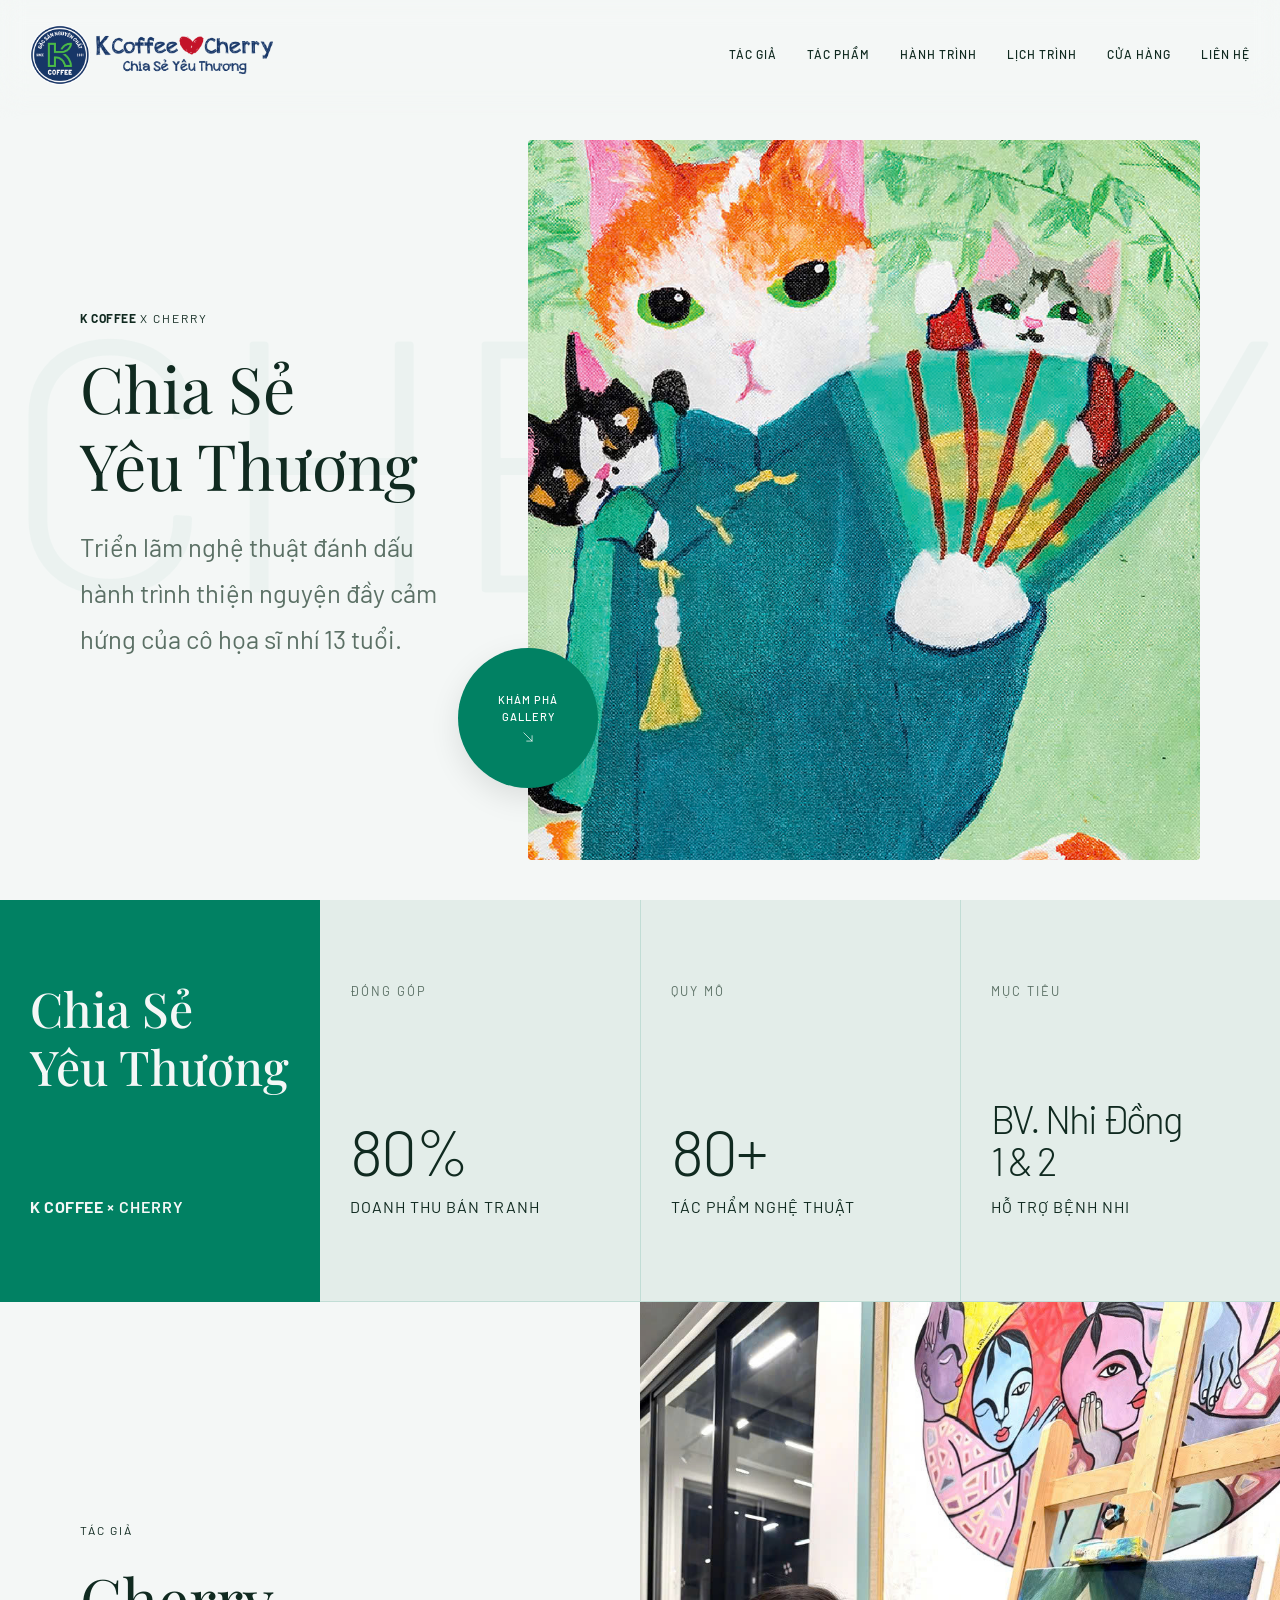
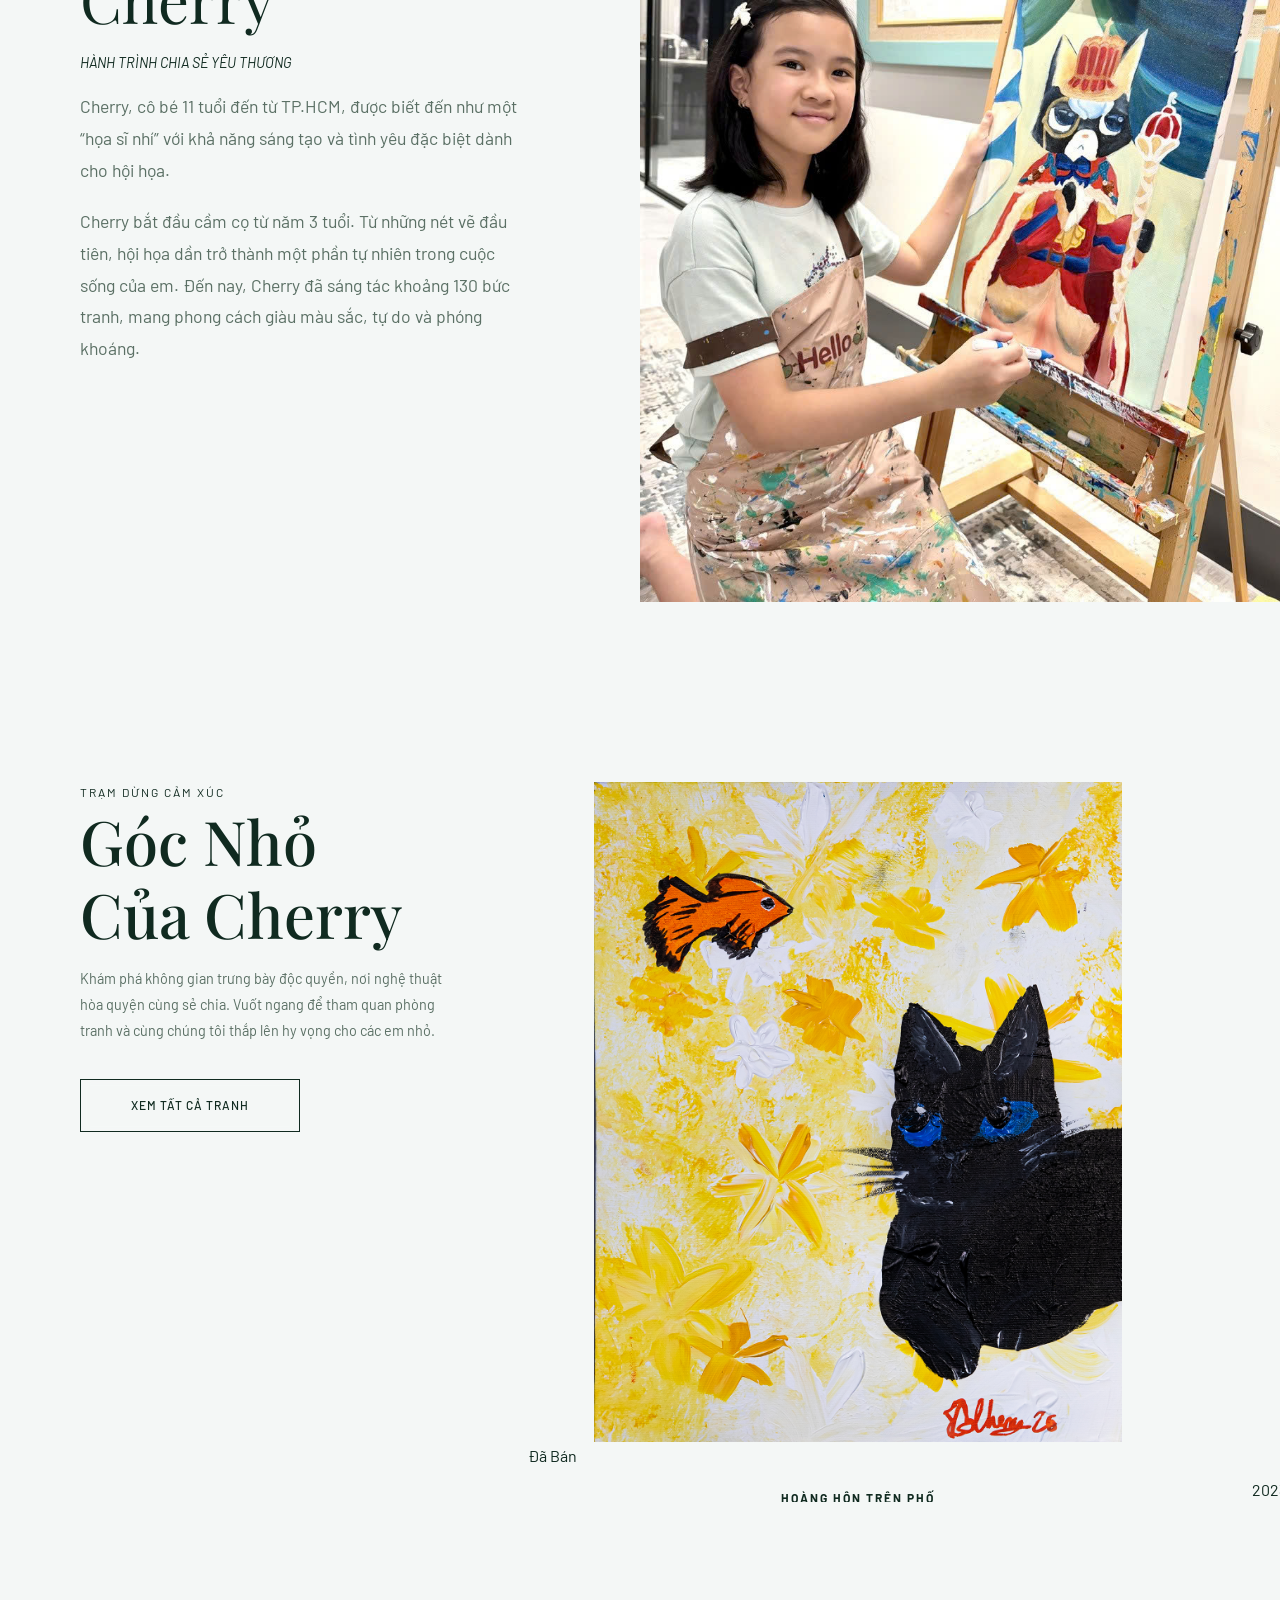
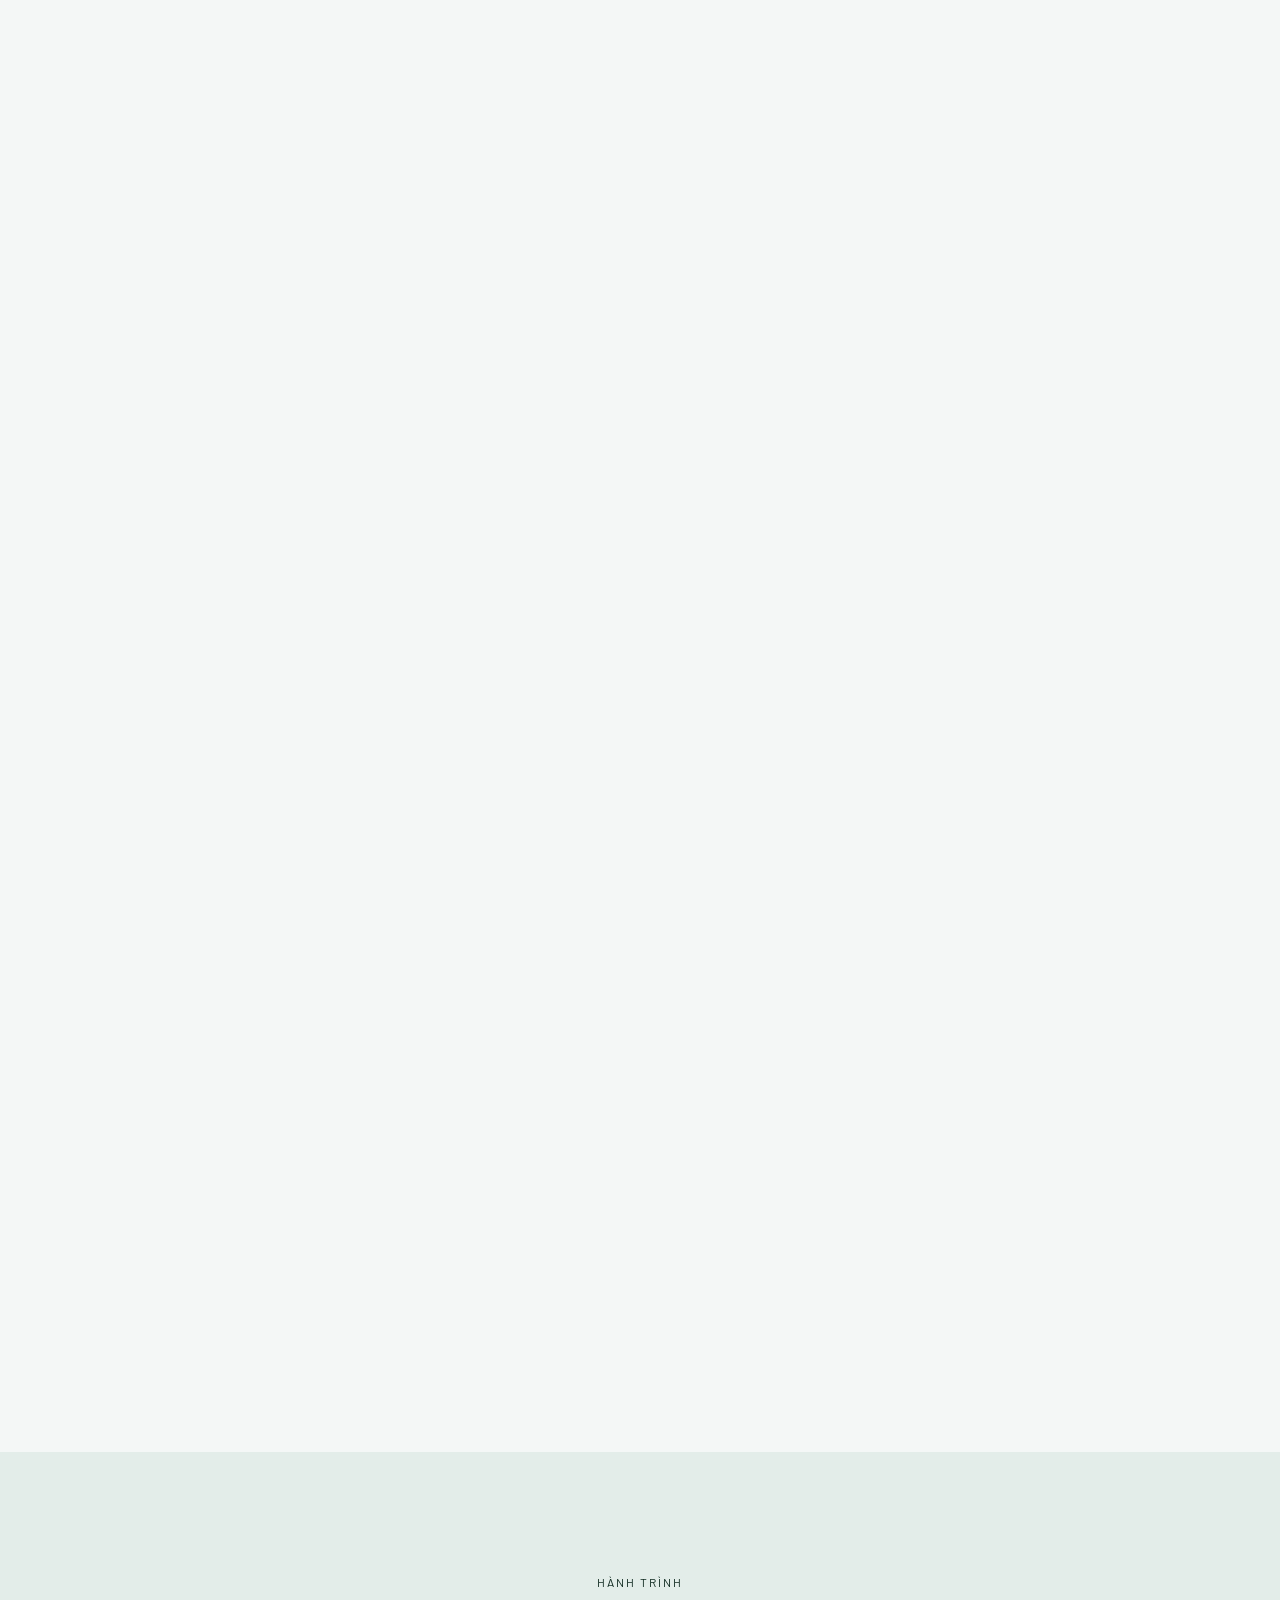
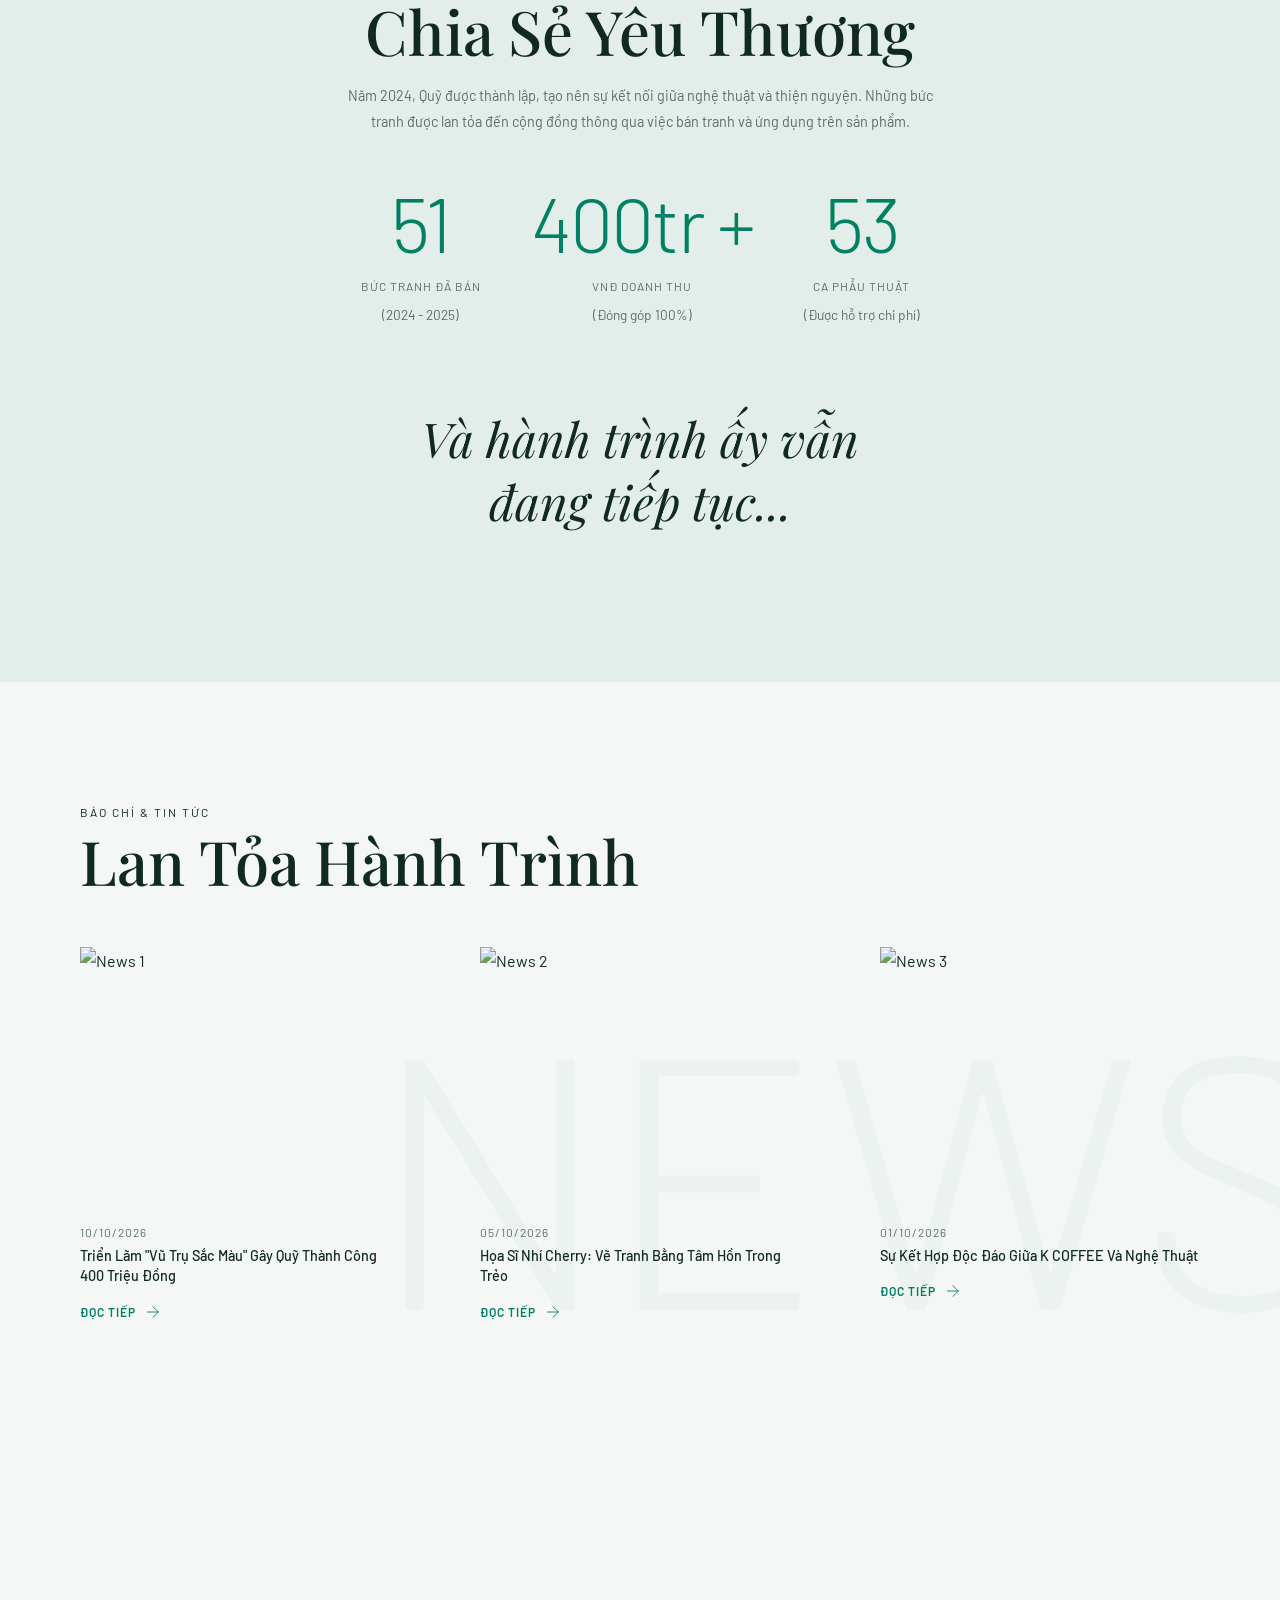
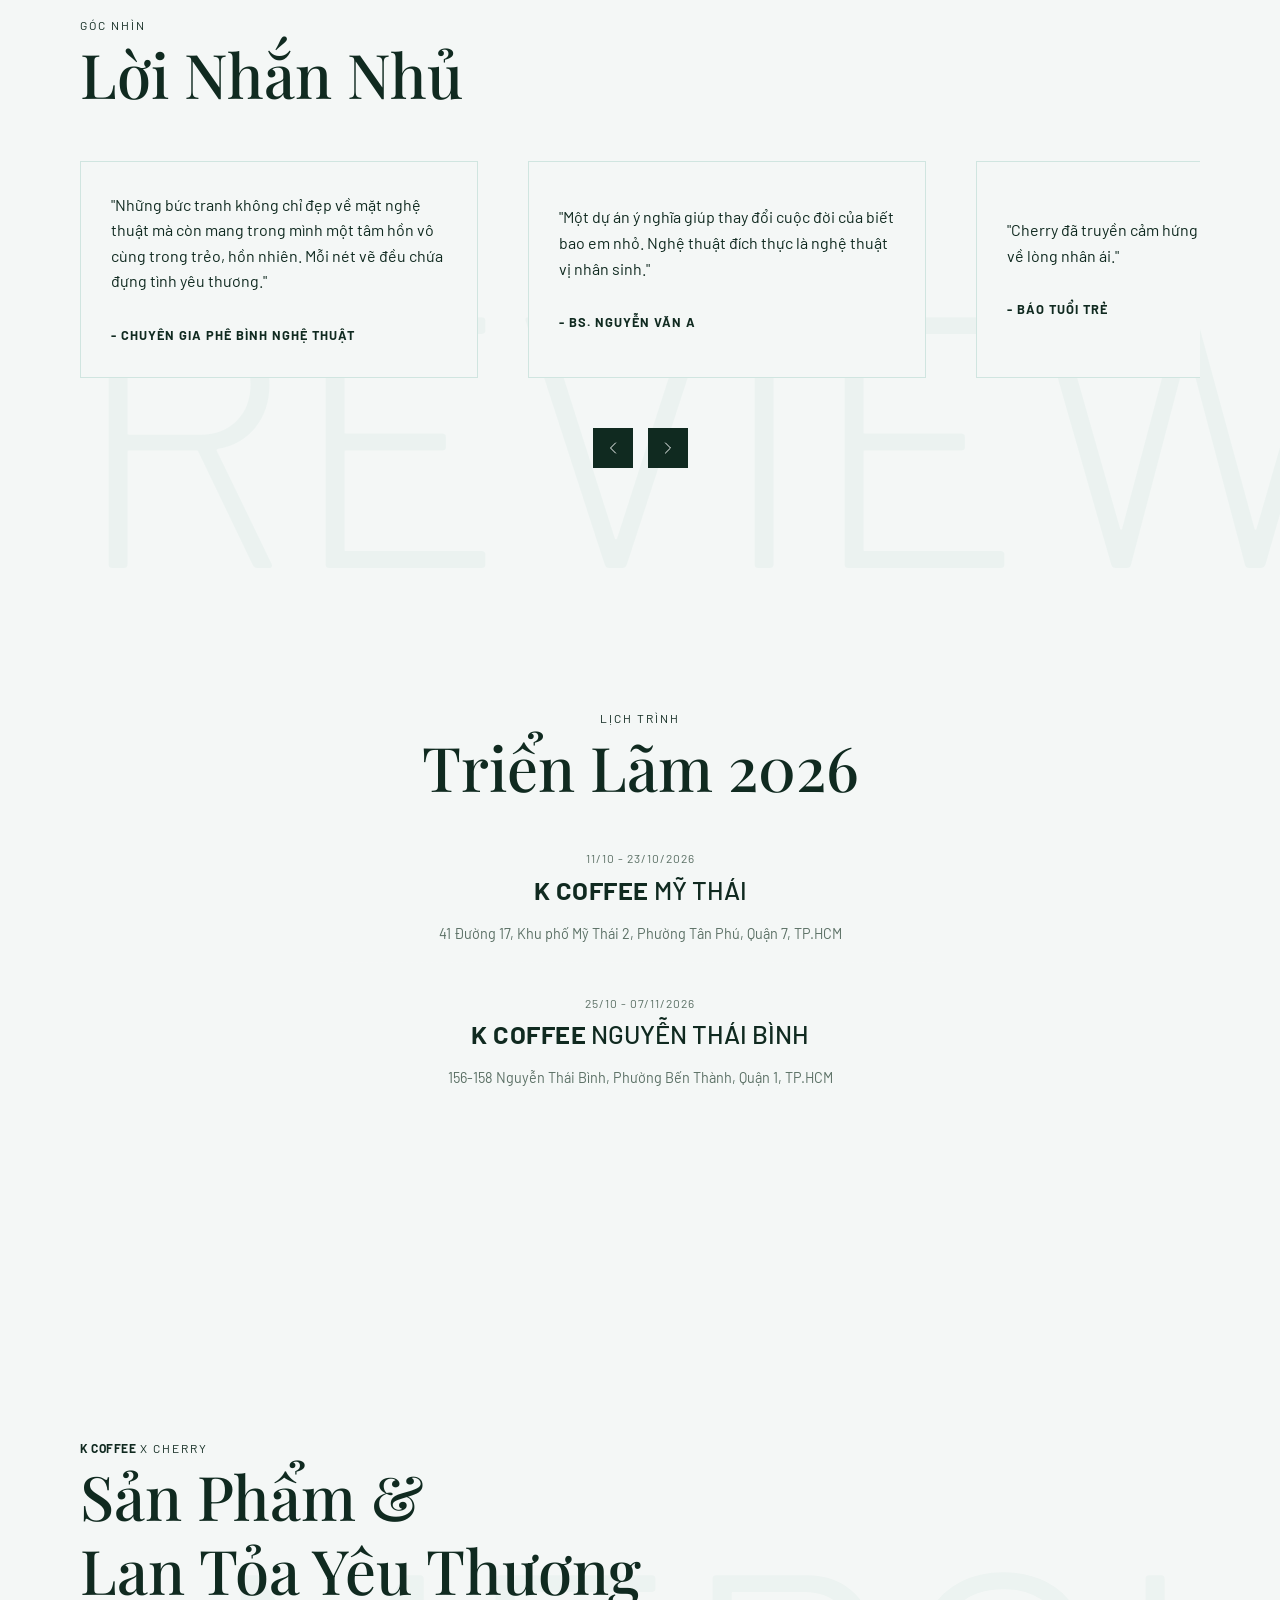
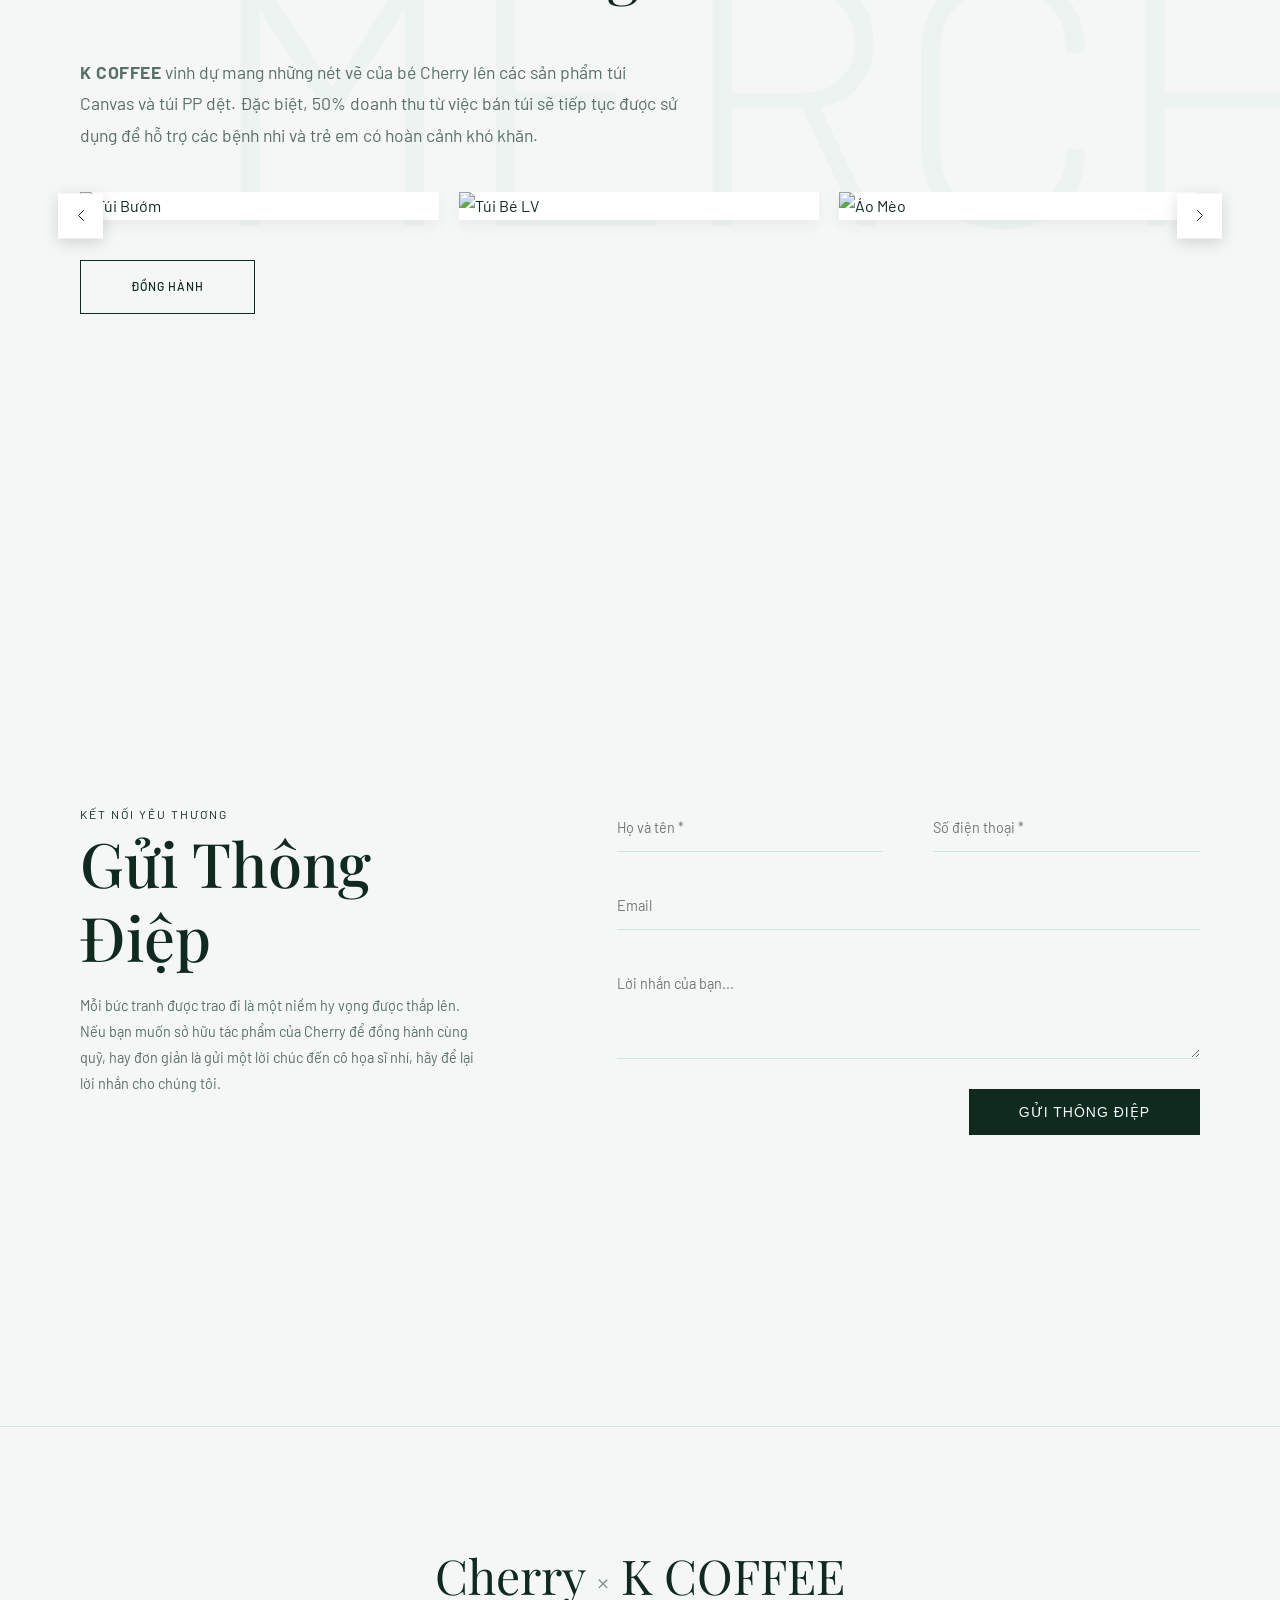
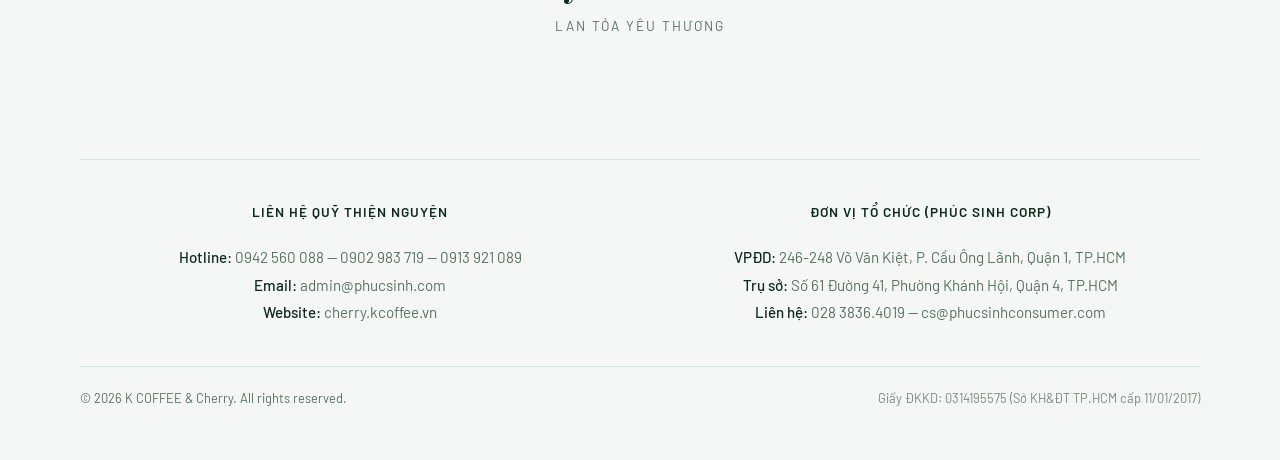
==== commit 23273418: "Fix syntax error in Fancybox caption logic" ====
--- a/index.html
+++ b/index.html
@@ -1,4 +1,4 @@
-﻿<!DOCTYPE html>
+<!DOCTYPE html>
 <html lang="vi">
 <head>
     <meta charset="UTF-8">
@@ -1446,23 +1446,32 @@
                     position: "bottom" // Thumbnails at the bottom
                 },
                 caption: function (fancybox, slide) {
-                    // Extract caption from data-description to keep HTML intact
+                    // Extract caption dynamically from the art-card-info on the page
+                    const card = slide.triggerEl?.closest('.art-card');
+                    if (card) {
+                        const info = card.querySelector('.art-card-info');
+                        const badge = card.querySelector('.art-card-badge');
+                        if (info) {
+                            const title = info.querySelector('.art-card-title')?.innerText || '';
+                            const meta = info.querySelector('.art-card-meta')?.innerText || '';
+                            const price = info.querySelector('.art-card-price')?.innerText || '';
+                            const badgeHTML = badge ? `<span style="color: #ff4d4d; font-weight: bold;">Đã bán</span>` : "";
+                            return `<div class="meta-title">` + title + `</div><div class="meta-grid"><div>` + meta + `</div><div>` + price + (badgeHTML ? " / " + badgeHTML : "") + `</div></div>`;
+                        }
+                    }
                     return slide.triggerEl?.getAttribute("data-description") || "";
                 },
                 on: {
                     done: (fancybox, slide) => {
-                        // Check if sold
-                        const desc = slide.triggerEl?.getAttribute("data-description") || "";
-                        const isSold = desc.includes('Đã bán') || desc.includes('Da b'); 
+                        // Check if sold via badge presence
+                        const card = slide.triggerEl?.closest('.art-card');
+                        const isSold = card && card.querySelector('.art-card-badge') !== null;
                         
                         if (isSold && slide.$content) {
-                            // Prevent adding multiple stickers
                             if (!slide.$content.querySelector('.fancybox-sold-sticker')) {
                                 const sticker = document.createElement('div');
                                 sticker.className = 'fancybox-sold-sticker';
                                 sticker.innerHTML = 'SOLD';
-                                
-                                // Find the actual image wrapper inside Fancybox
                                 const imgContainer = slide.$content; 
                                 imgContainer.style.position = 'relative';
                                 imgContainer.appendChild(sticker);
@@ -1842,3 +1851,5 @@
 
 
 
+
+
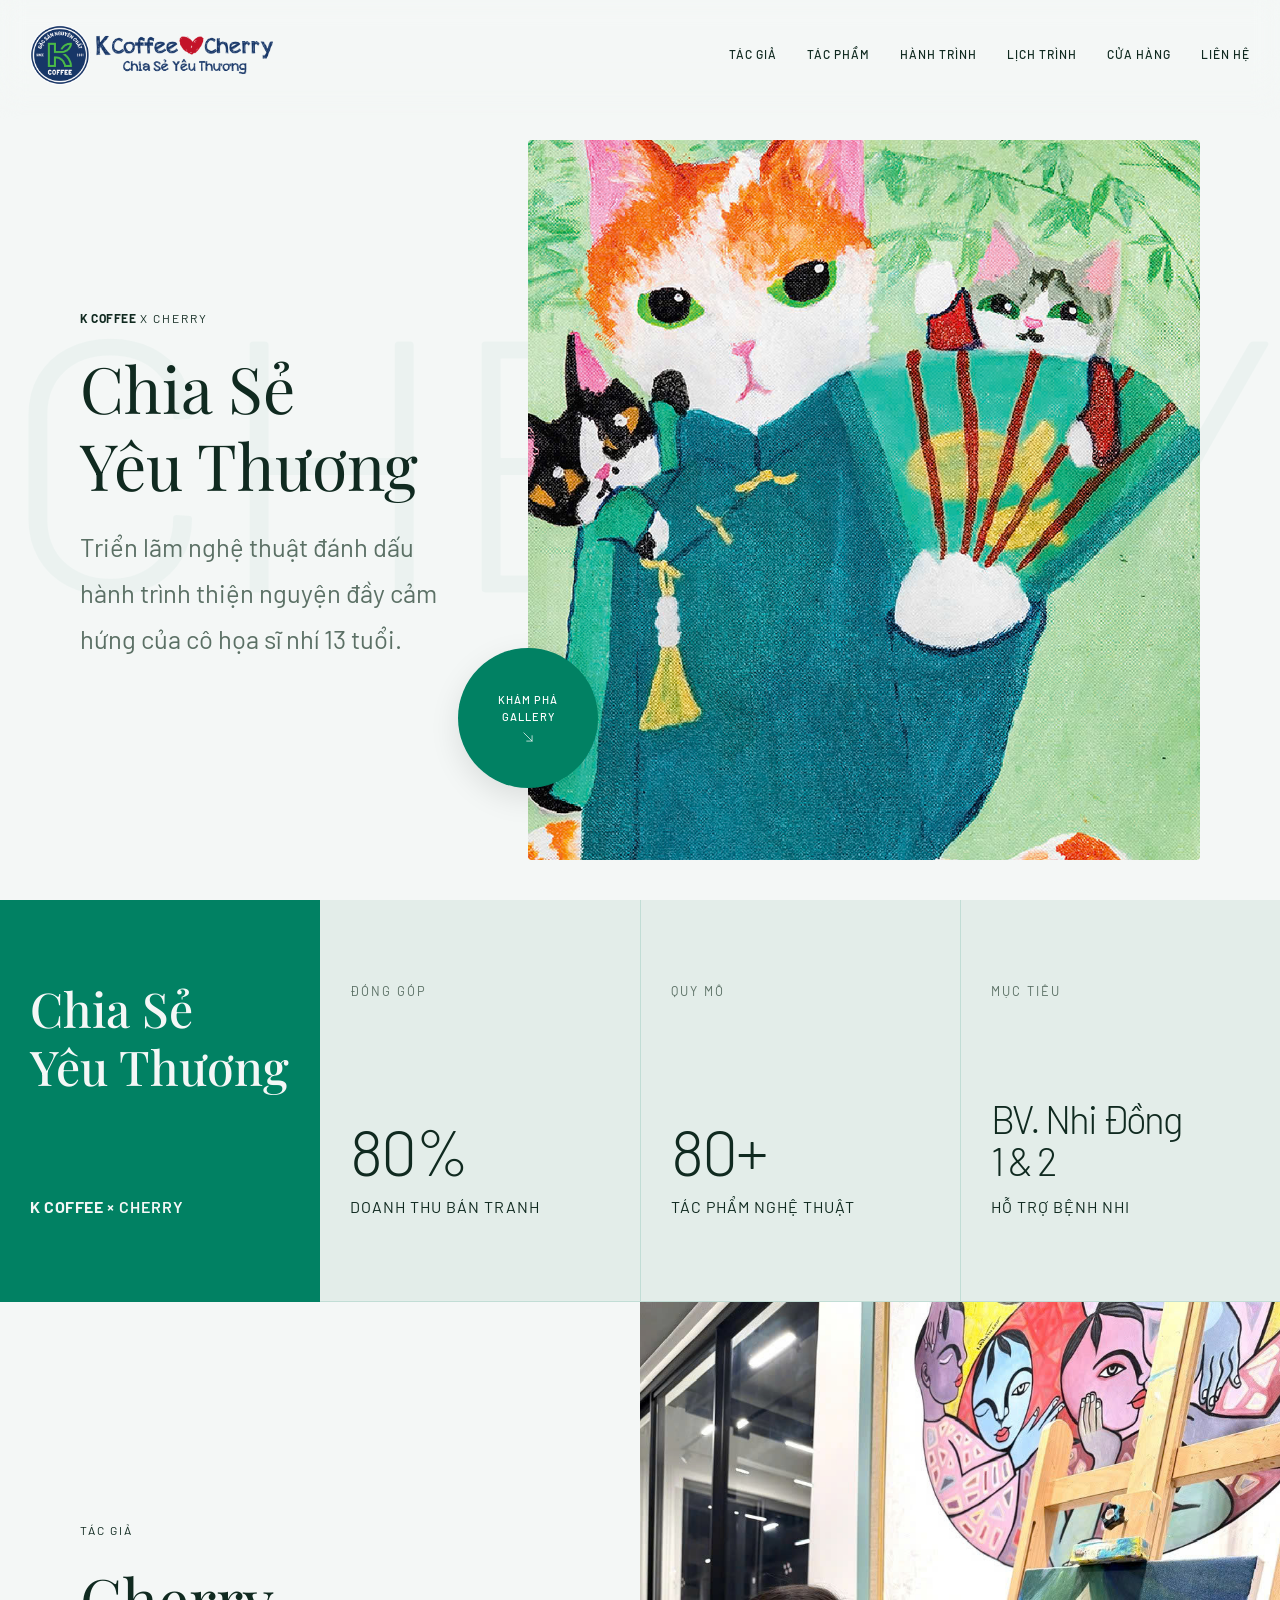
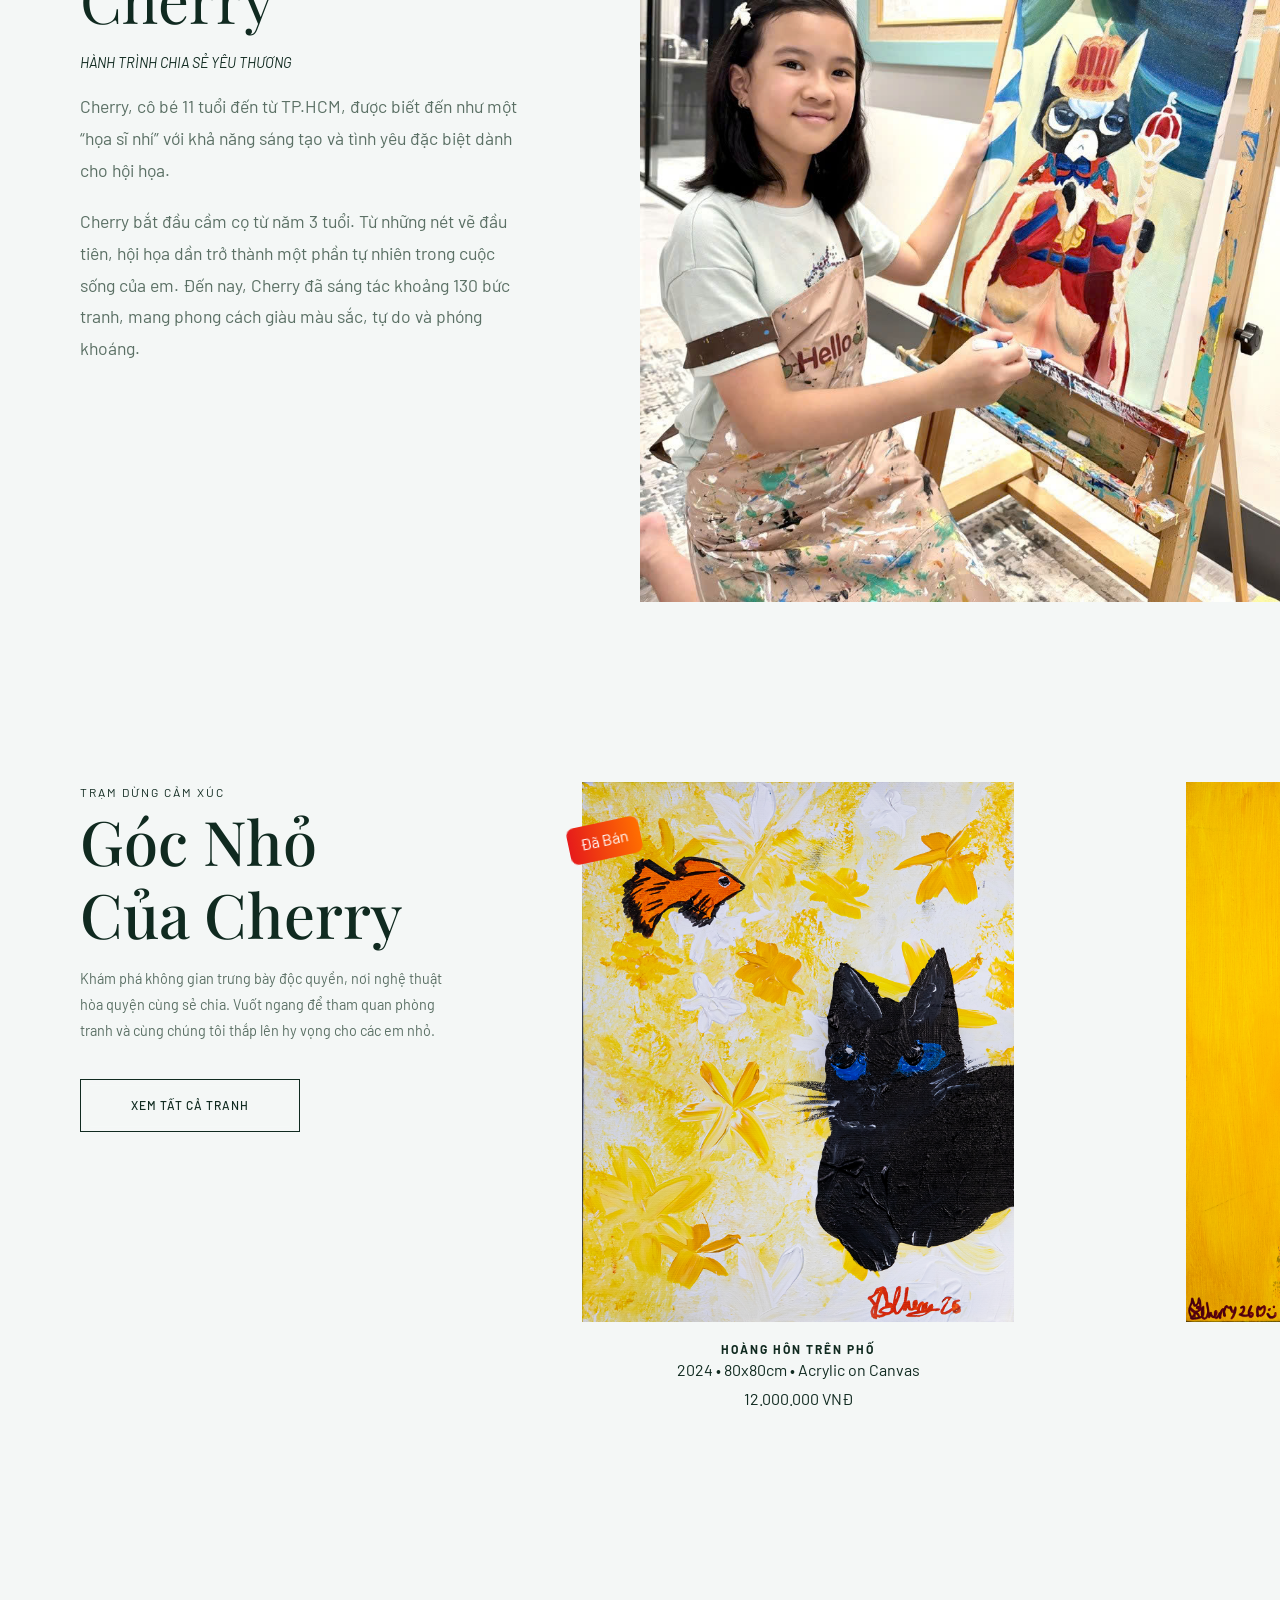
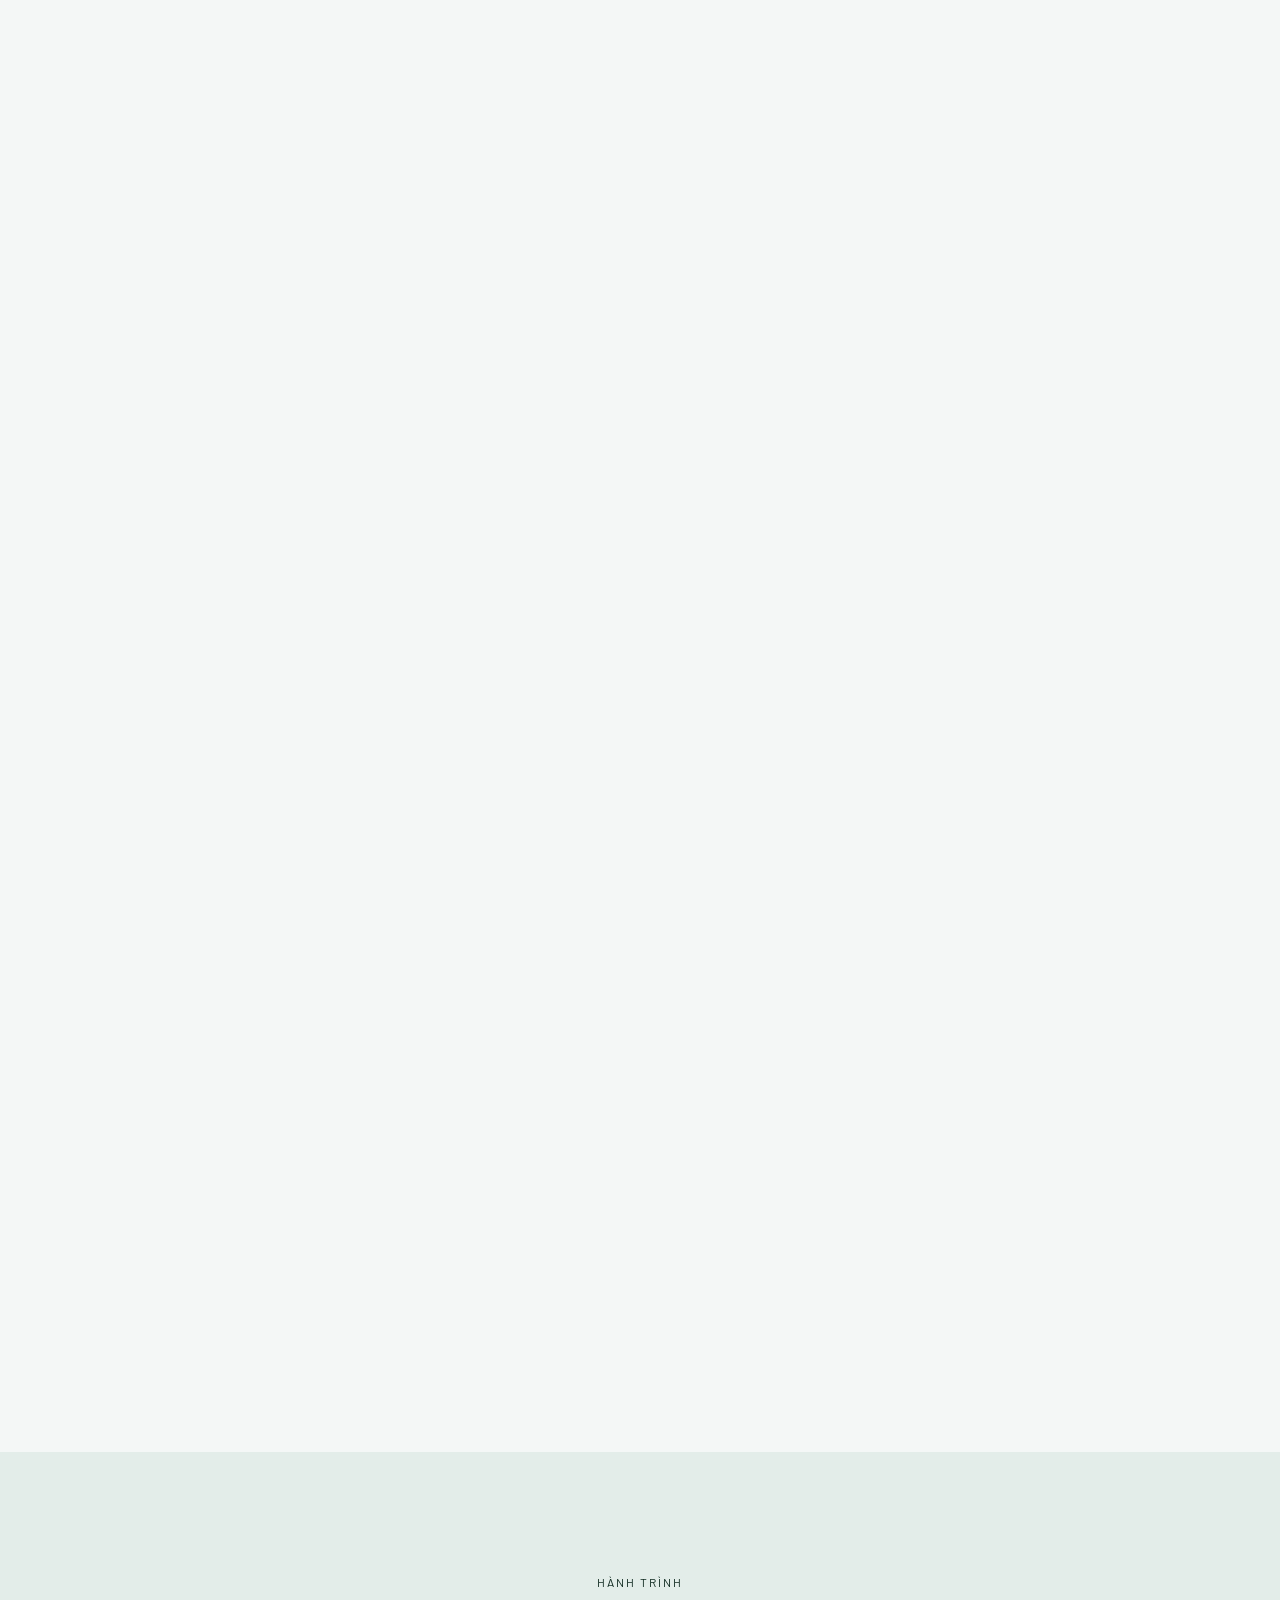
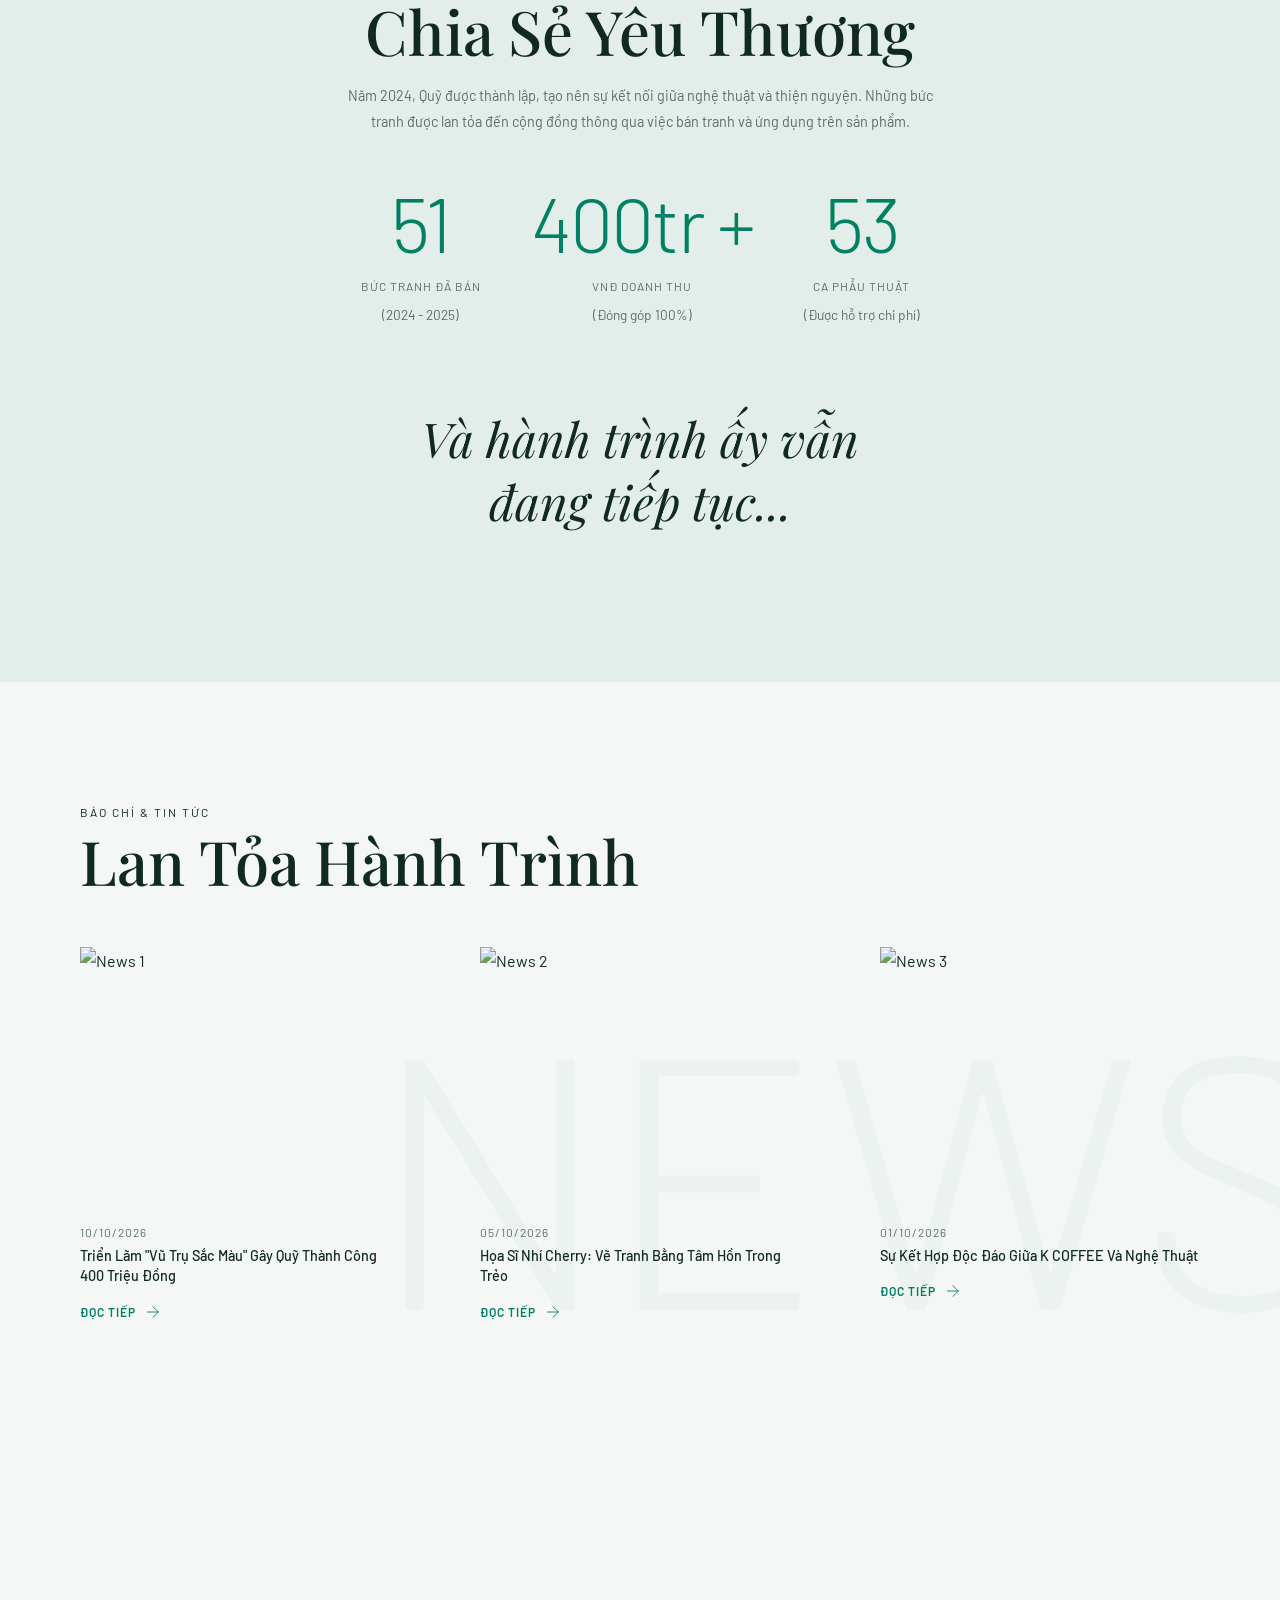
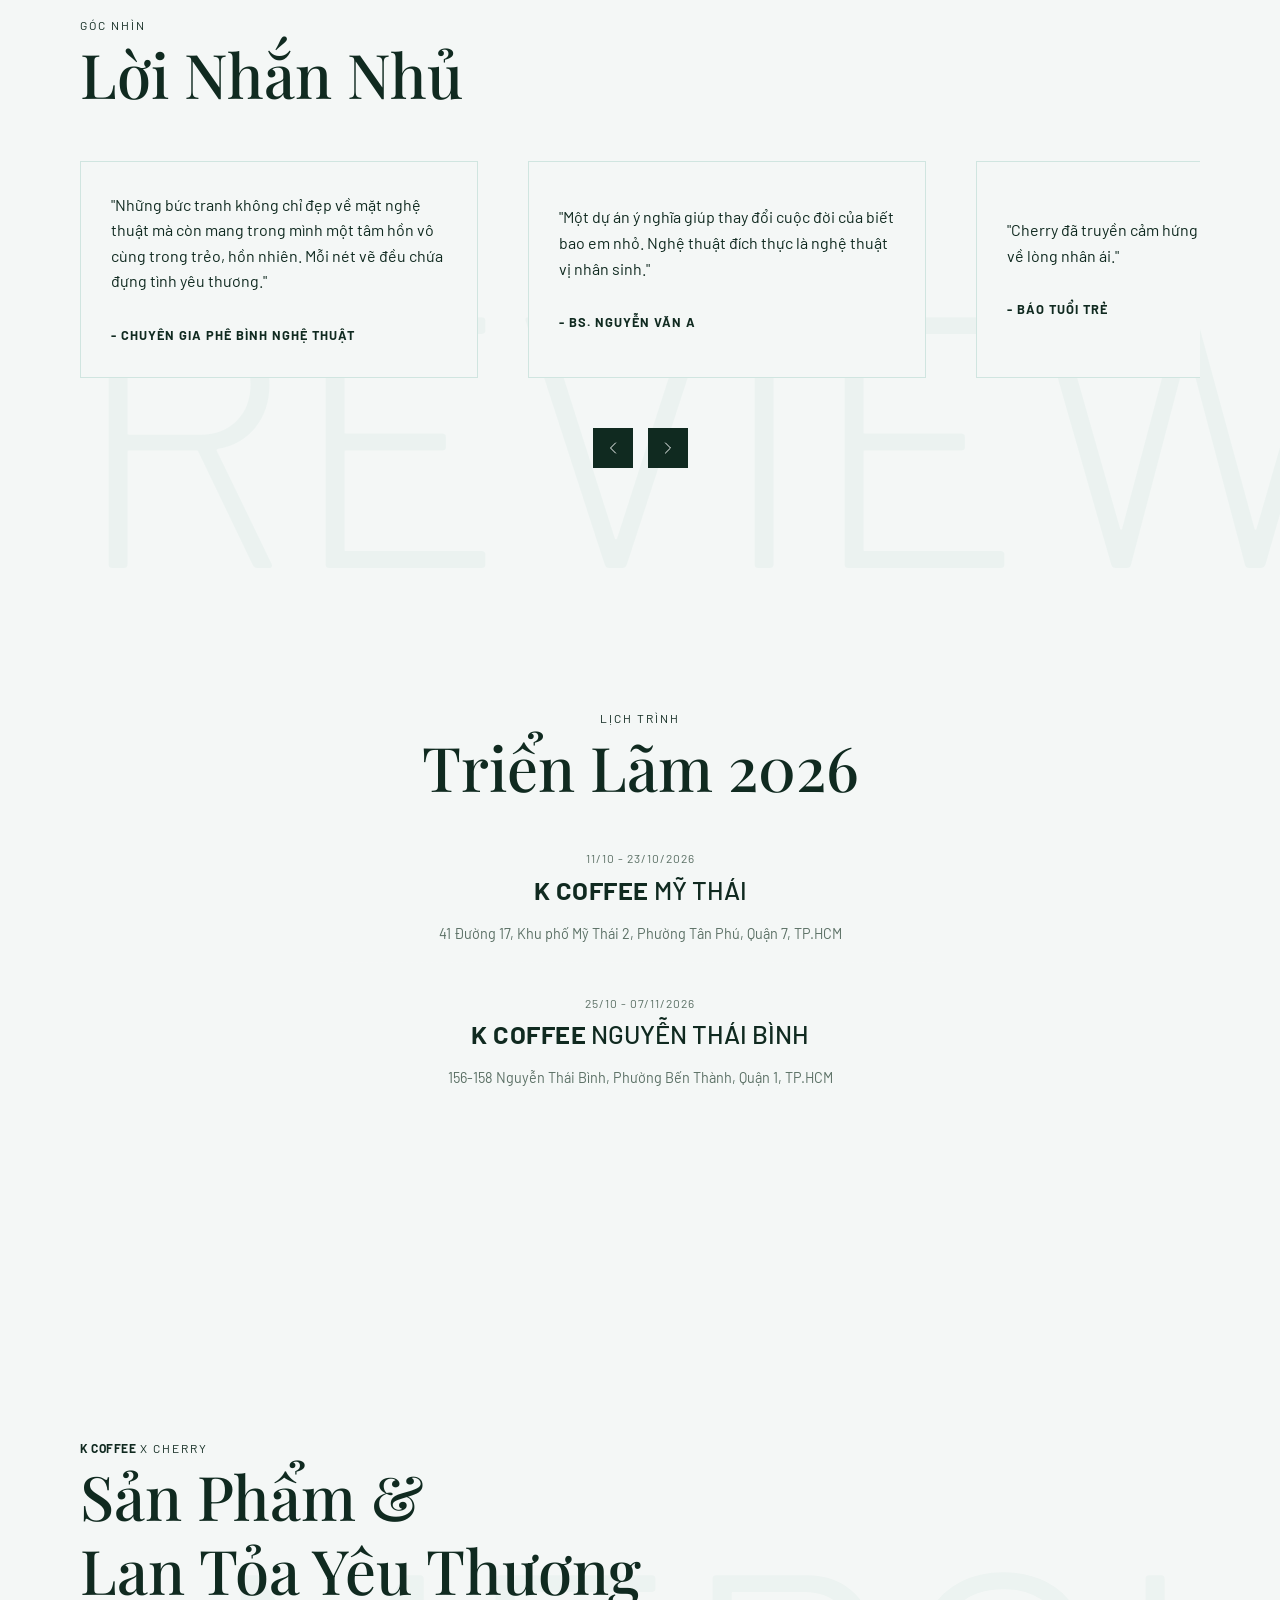
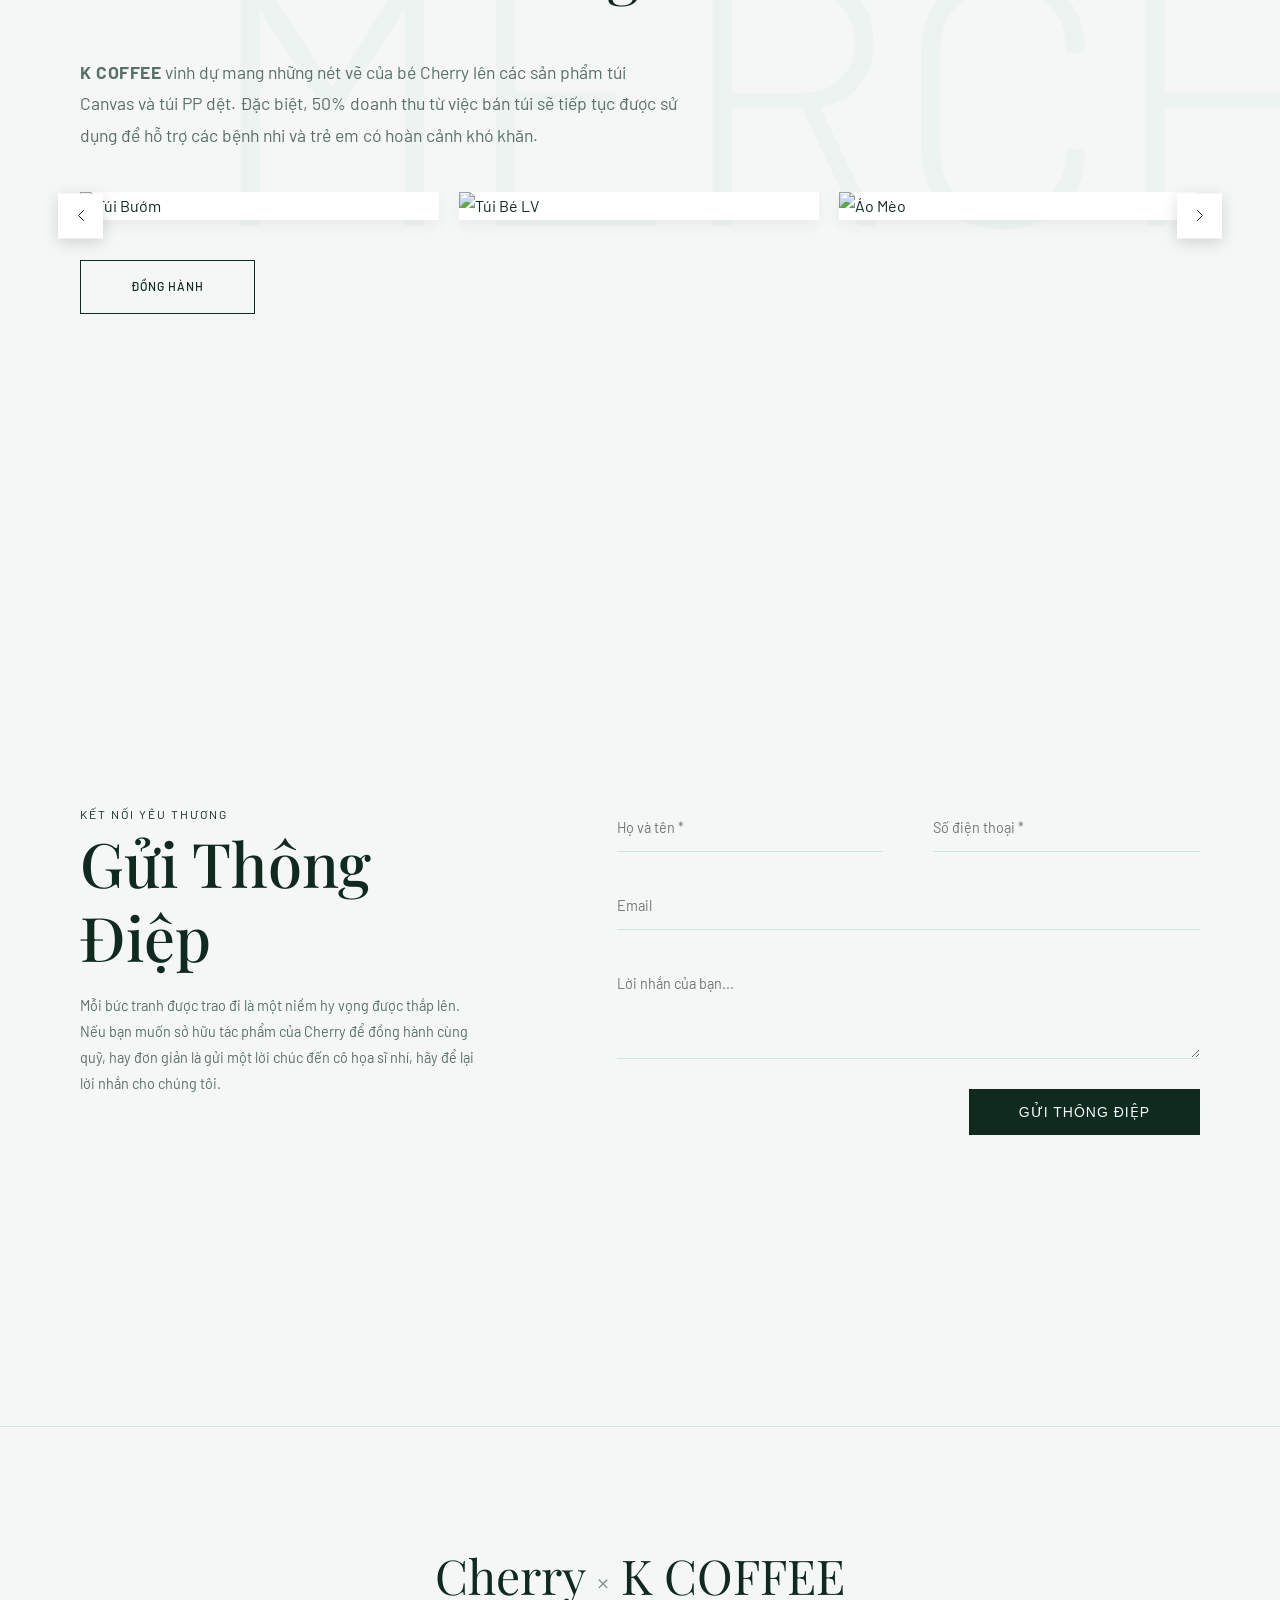
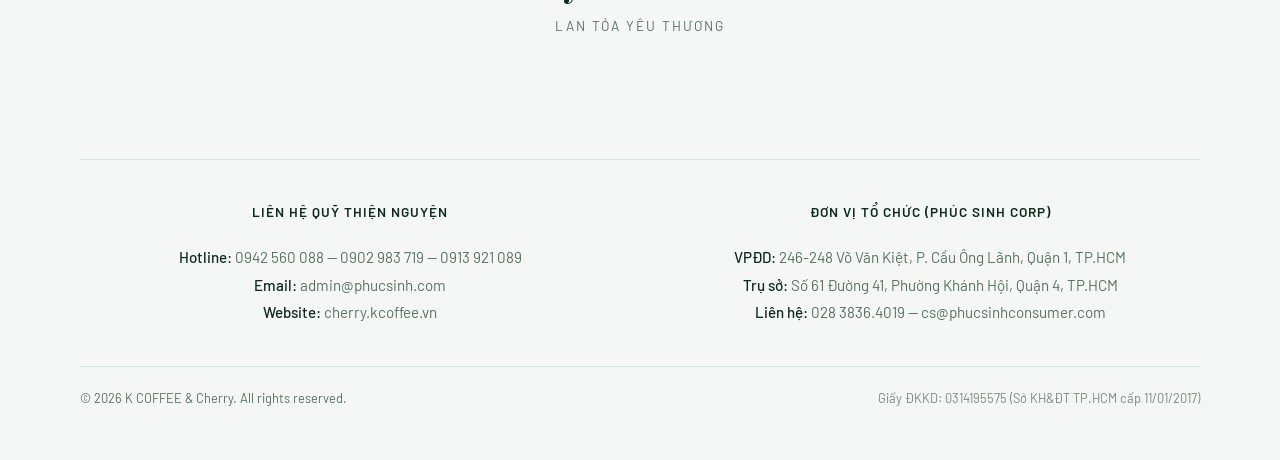
==== commit e3954053: "Enhance art card styles in index.html Added styles for art card components including image wrap, inf" ====
--- a/index.html
+++ b/index.html
@@ -346,6 +346,23 @@
         .gallery-ending-title { font-size: var(--fs-h2);font-family: var(--f-script); line-height: 1; margin-bottom: var(--sp-md); white-space: nowrap; }
 
         .art-card { height: 60vh; position: relative; display: flex; flex-direction: column; justify-content: flex-start; gap: 20px; flex: none; }
+        .art-card-img-wrap {
+            height: 100%;;
+        }
+        .art-card-info {
+            text-align: center;
+        }
+        .art-card-badge {
+            background-image: linear-gradient(to right, #e61b1b, #ff6f00);
+            color: #ffffff;
+            padding: 4px 12px;
+            border-radius: 8px;
+            position: absolute;
+            top: 40px;
+            left: 40px;
+            rotate: -12deg;
+
+        }
         .art-card a {
             display: flex;
             align-items: center;
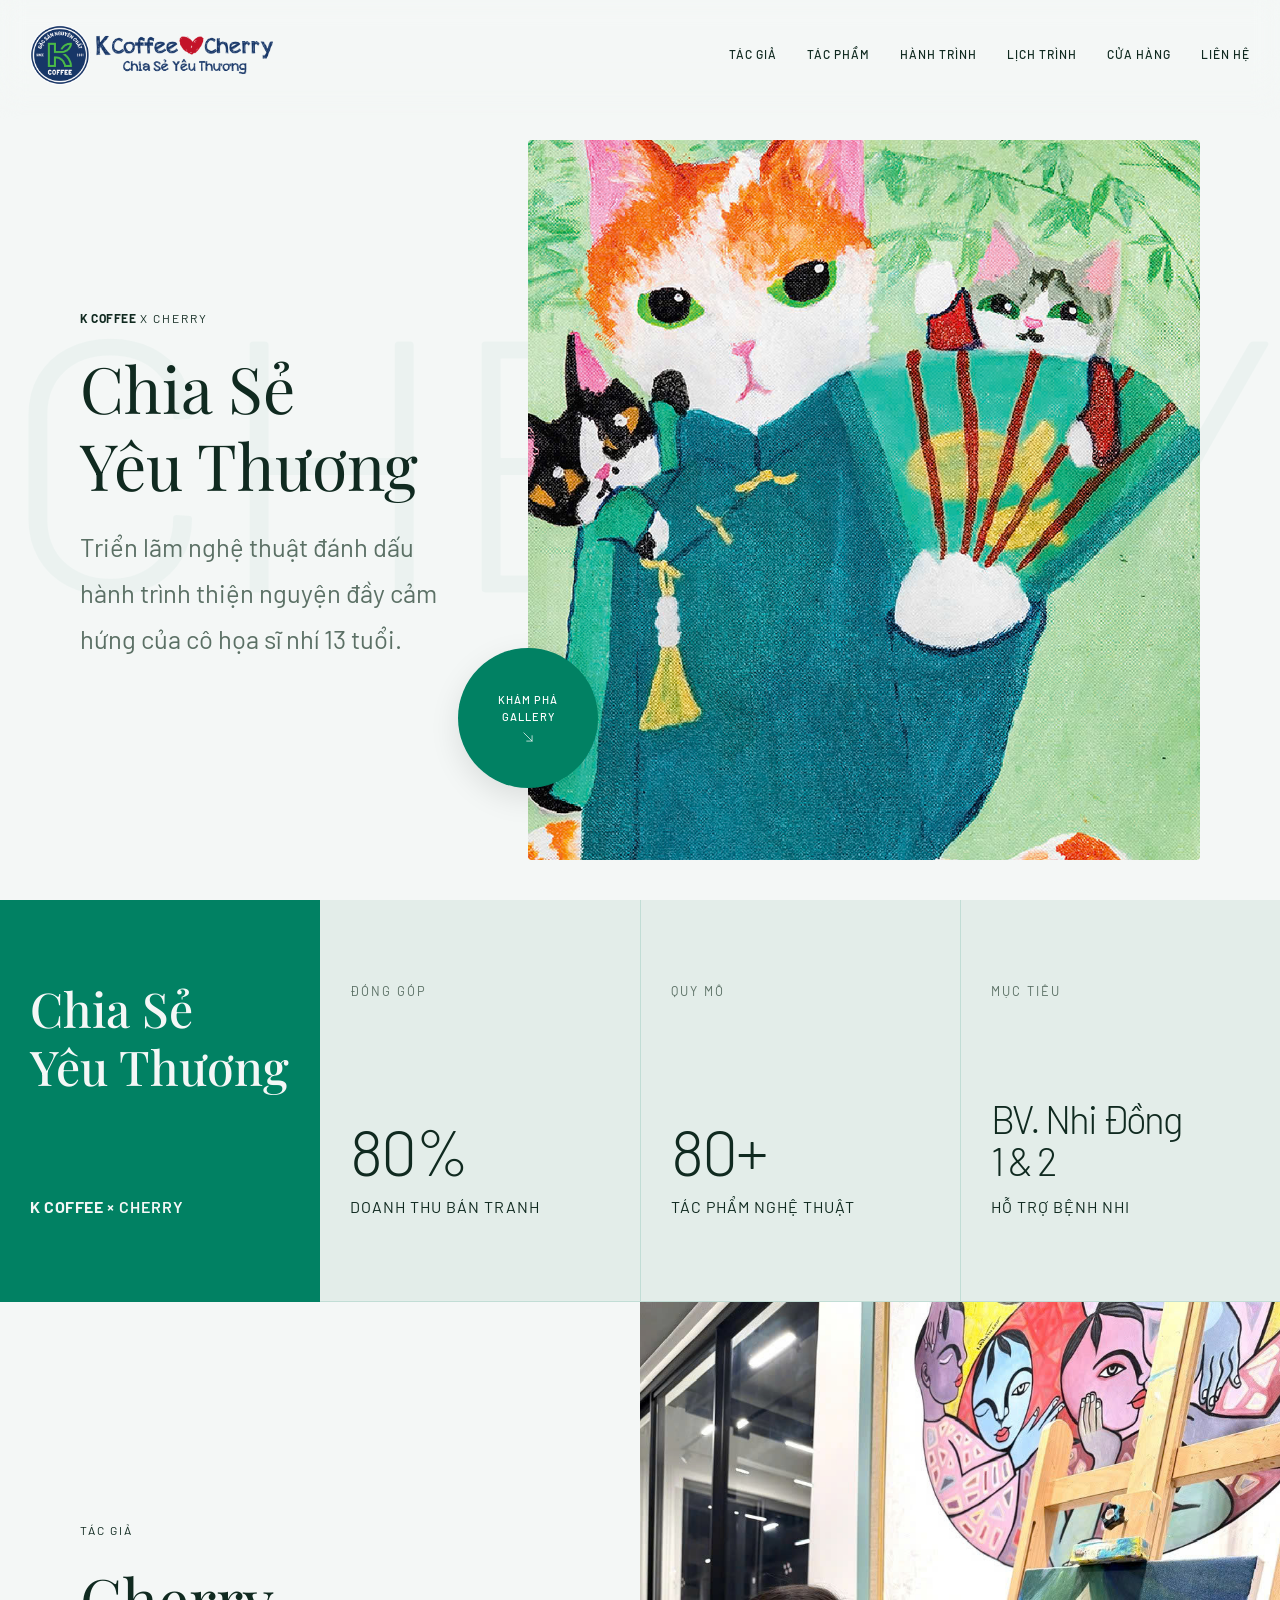
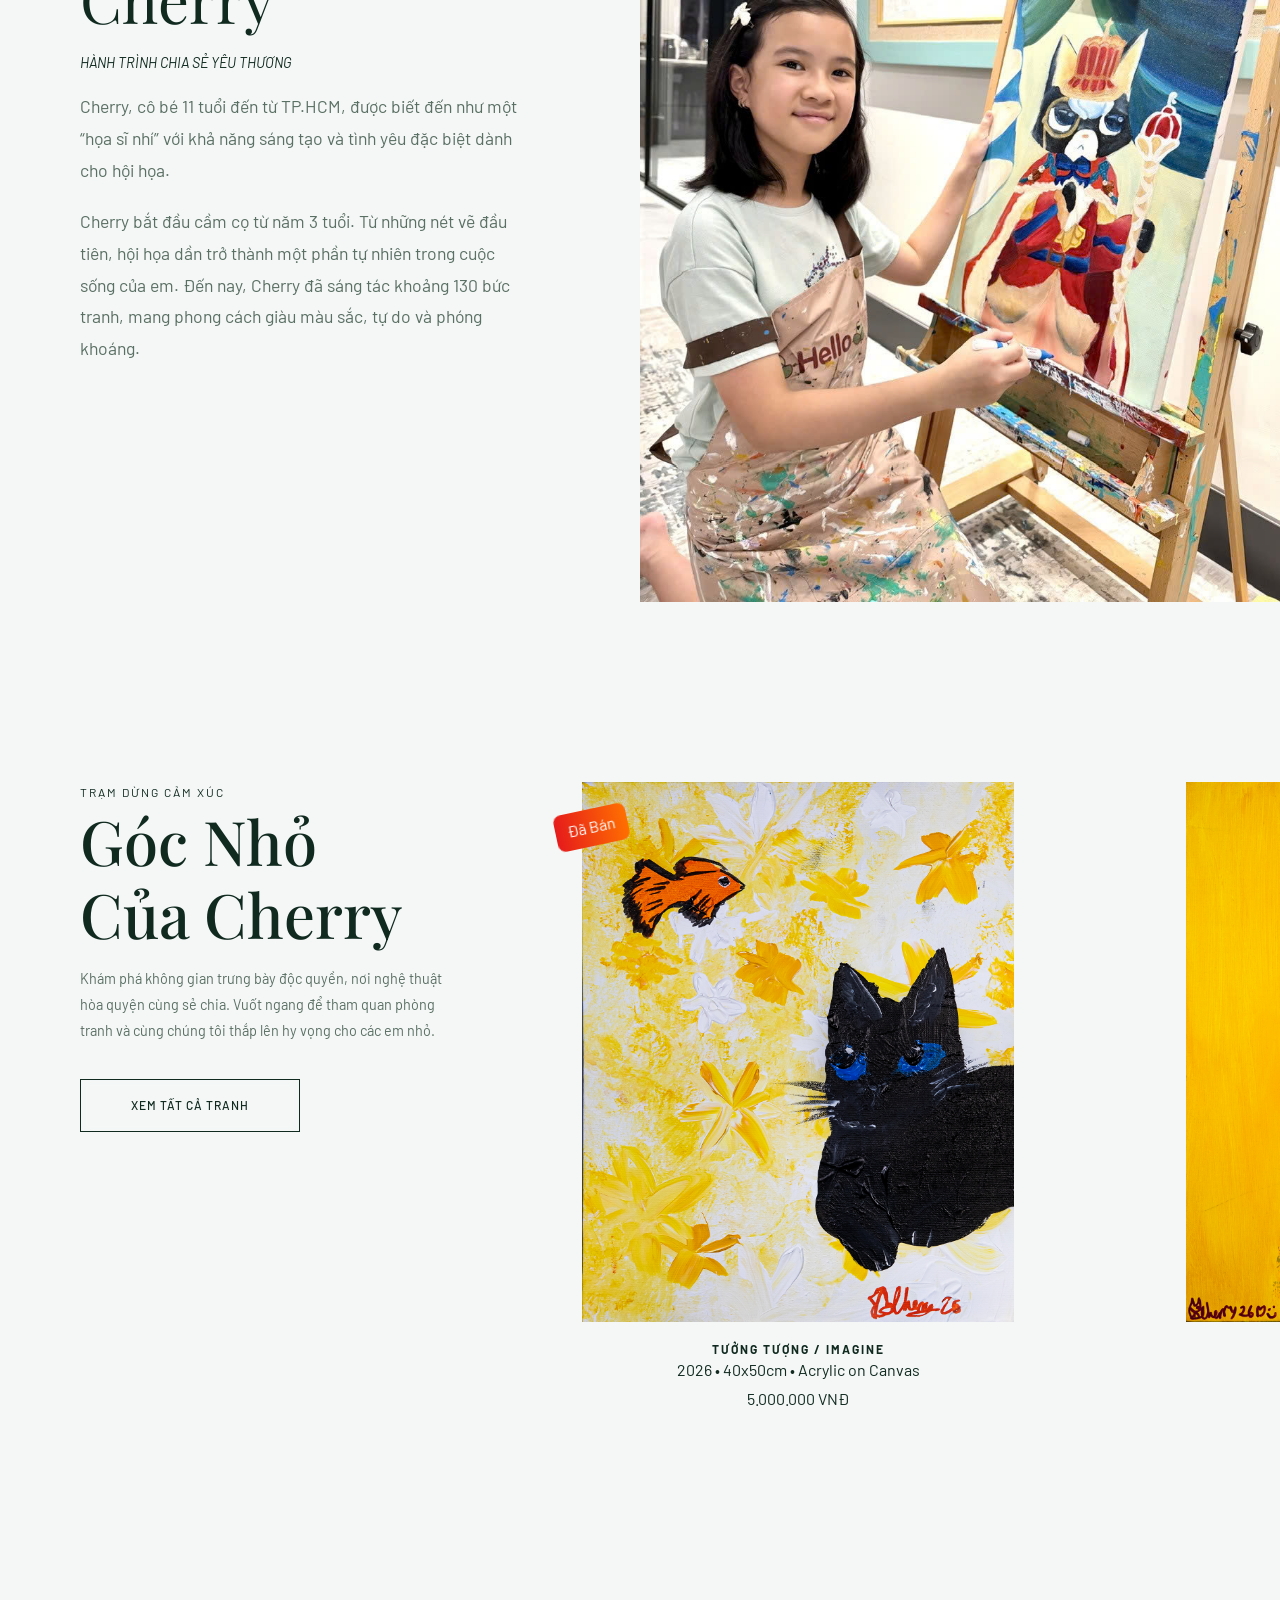
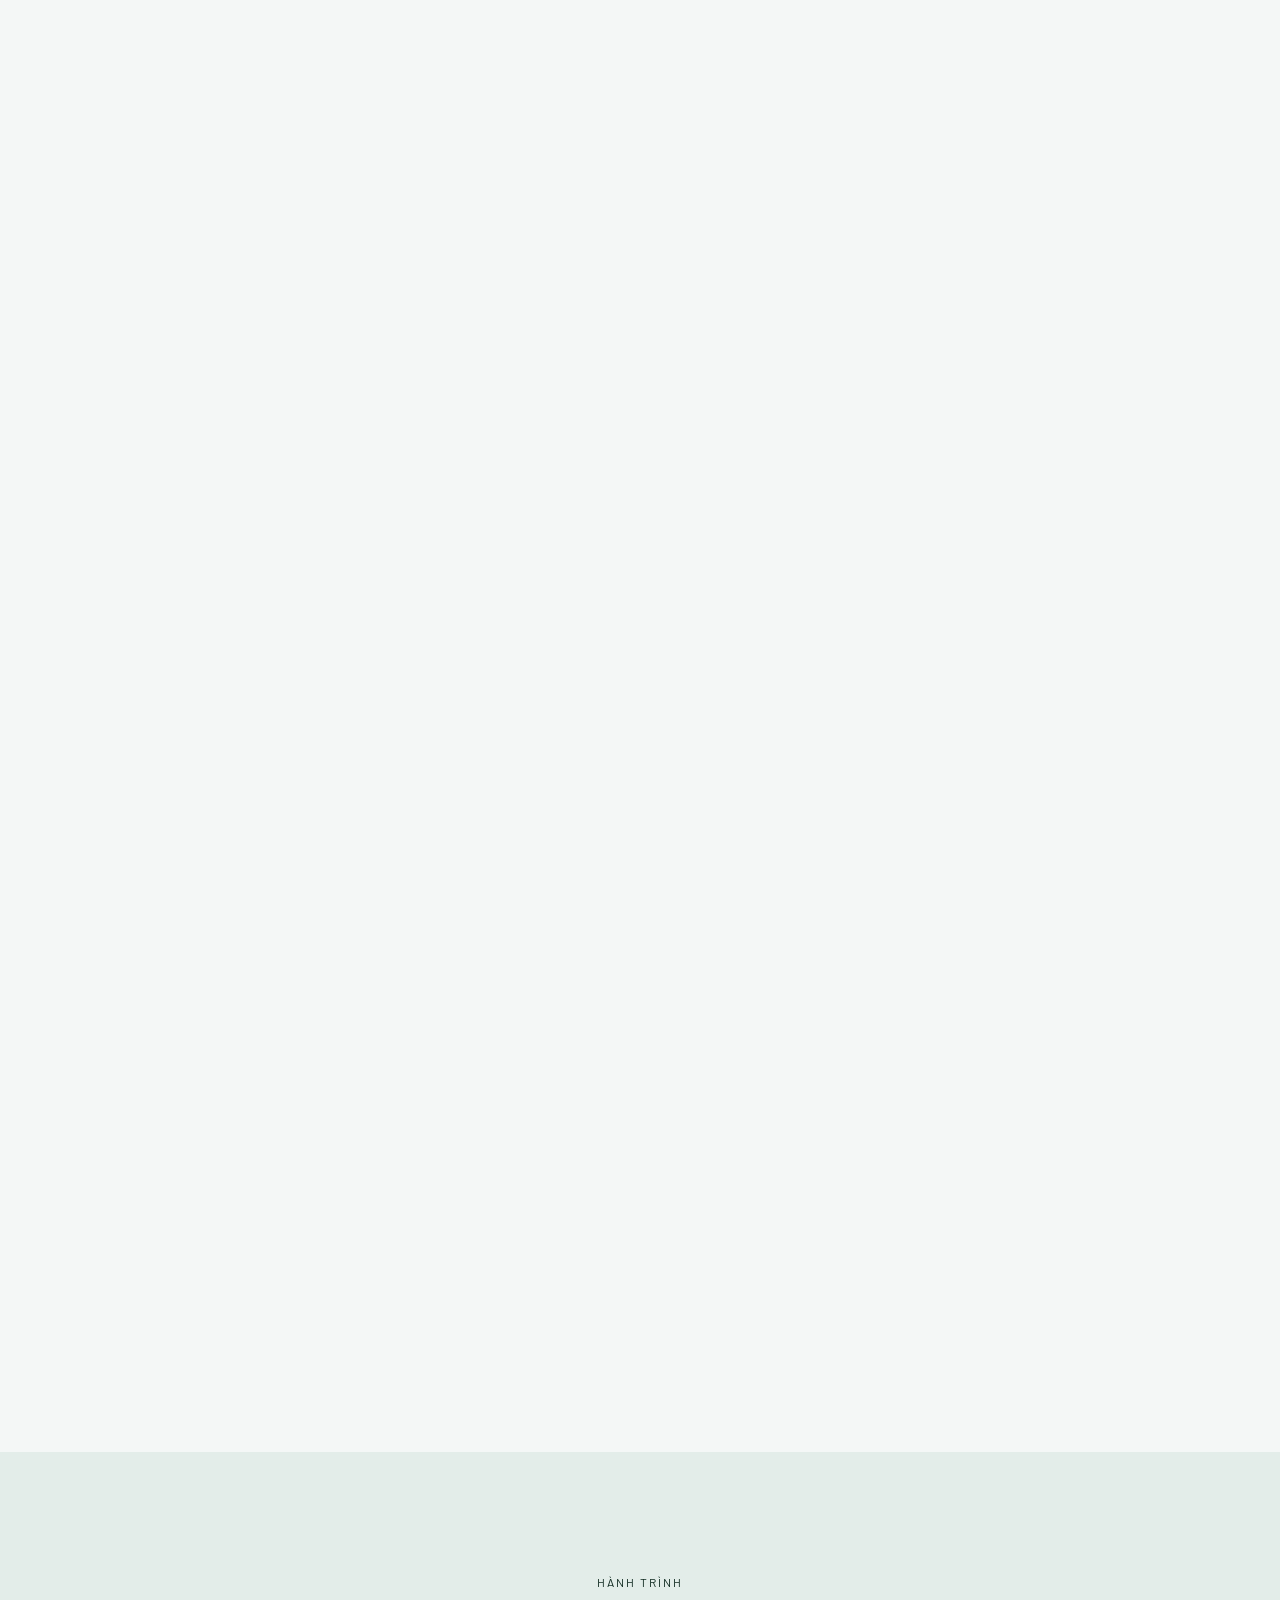
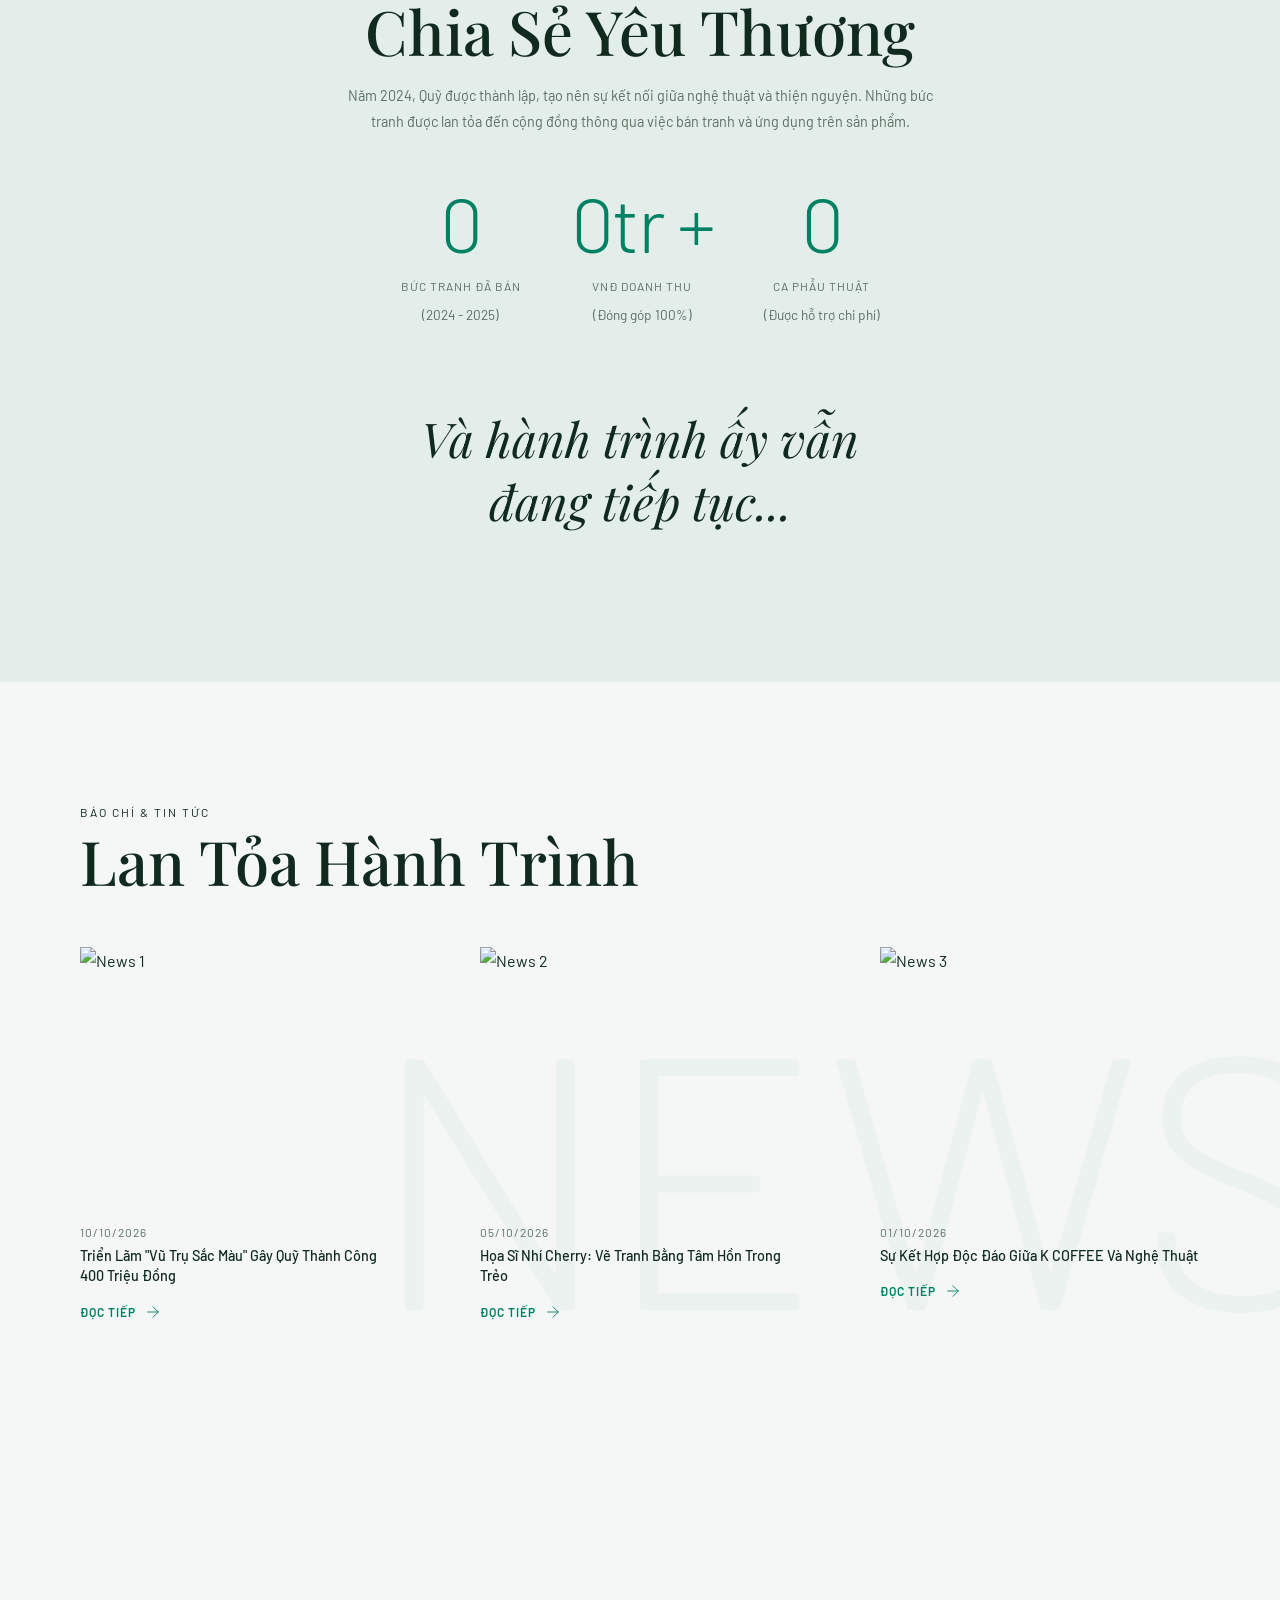
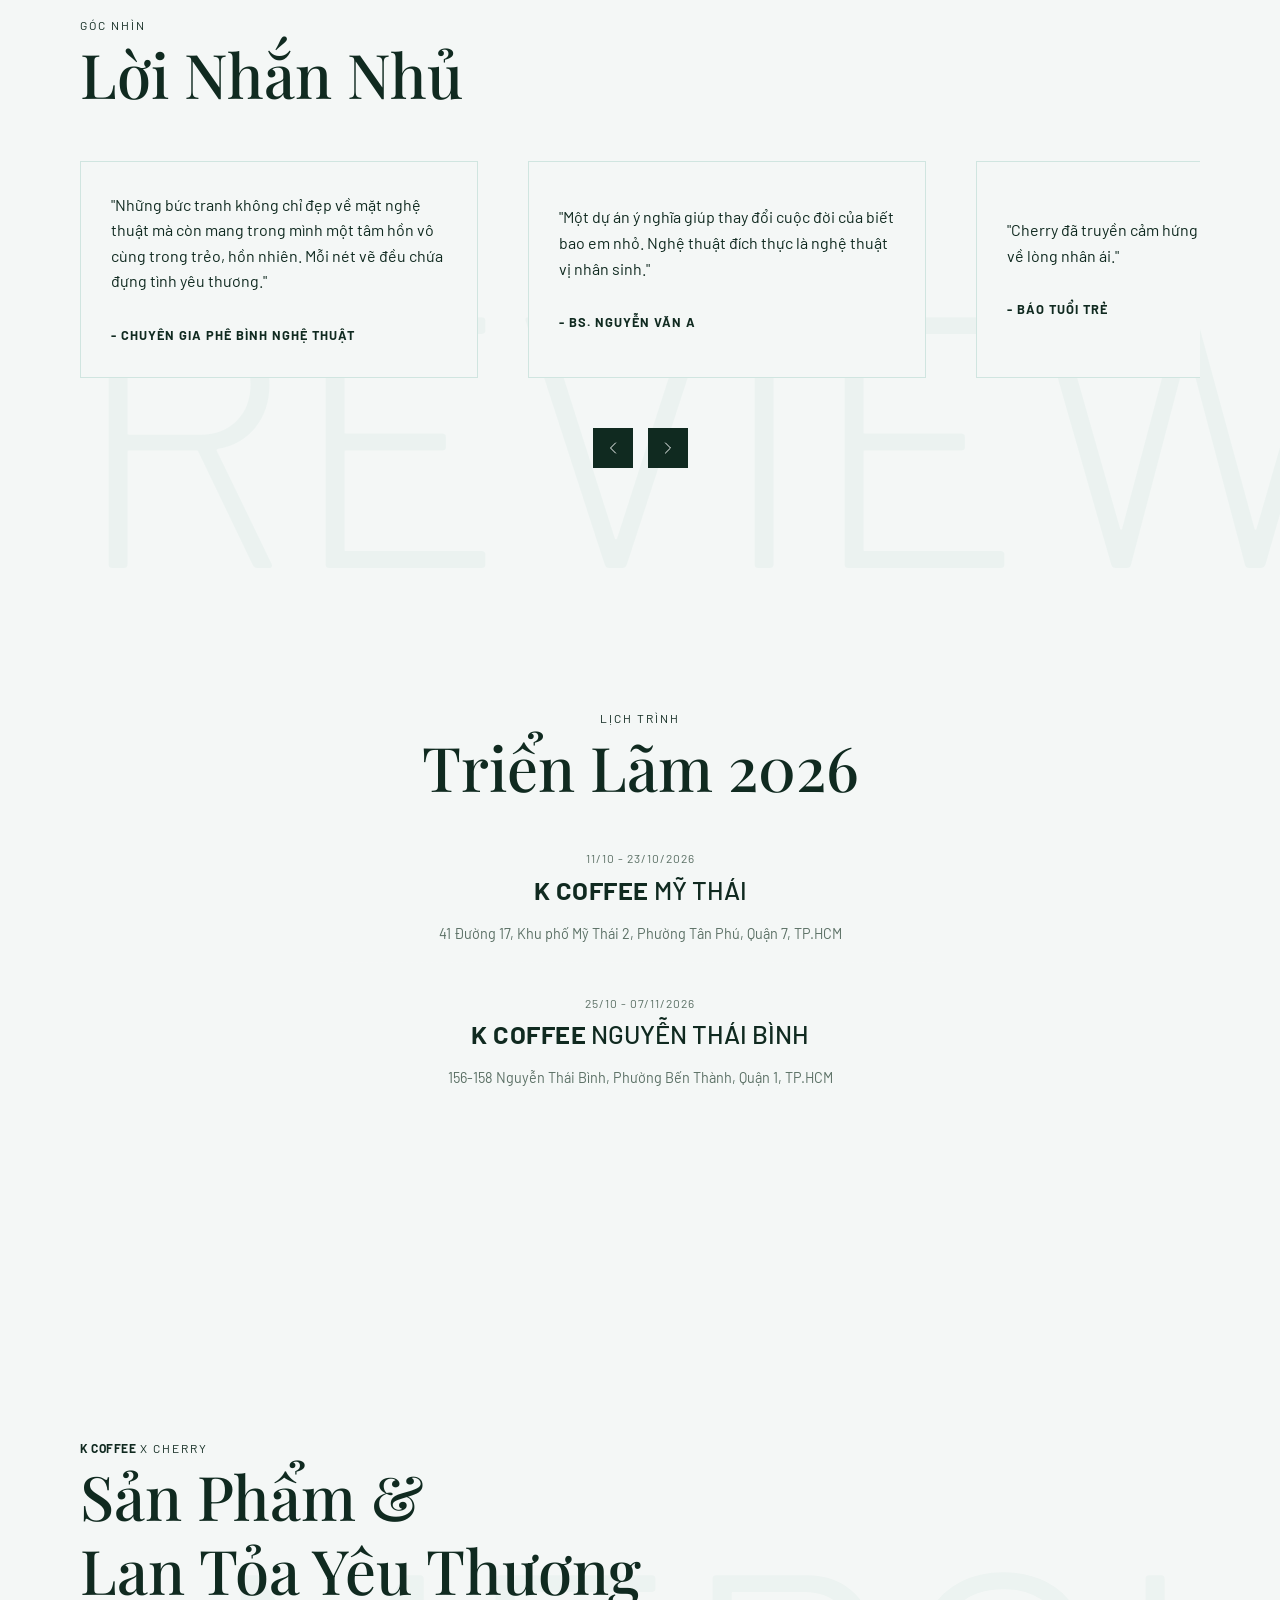
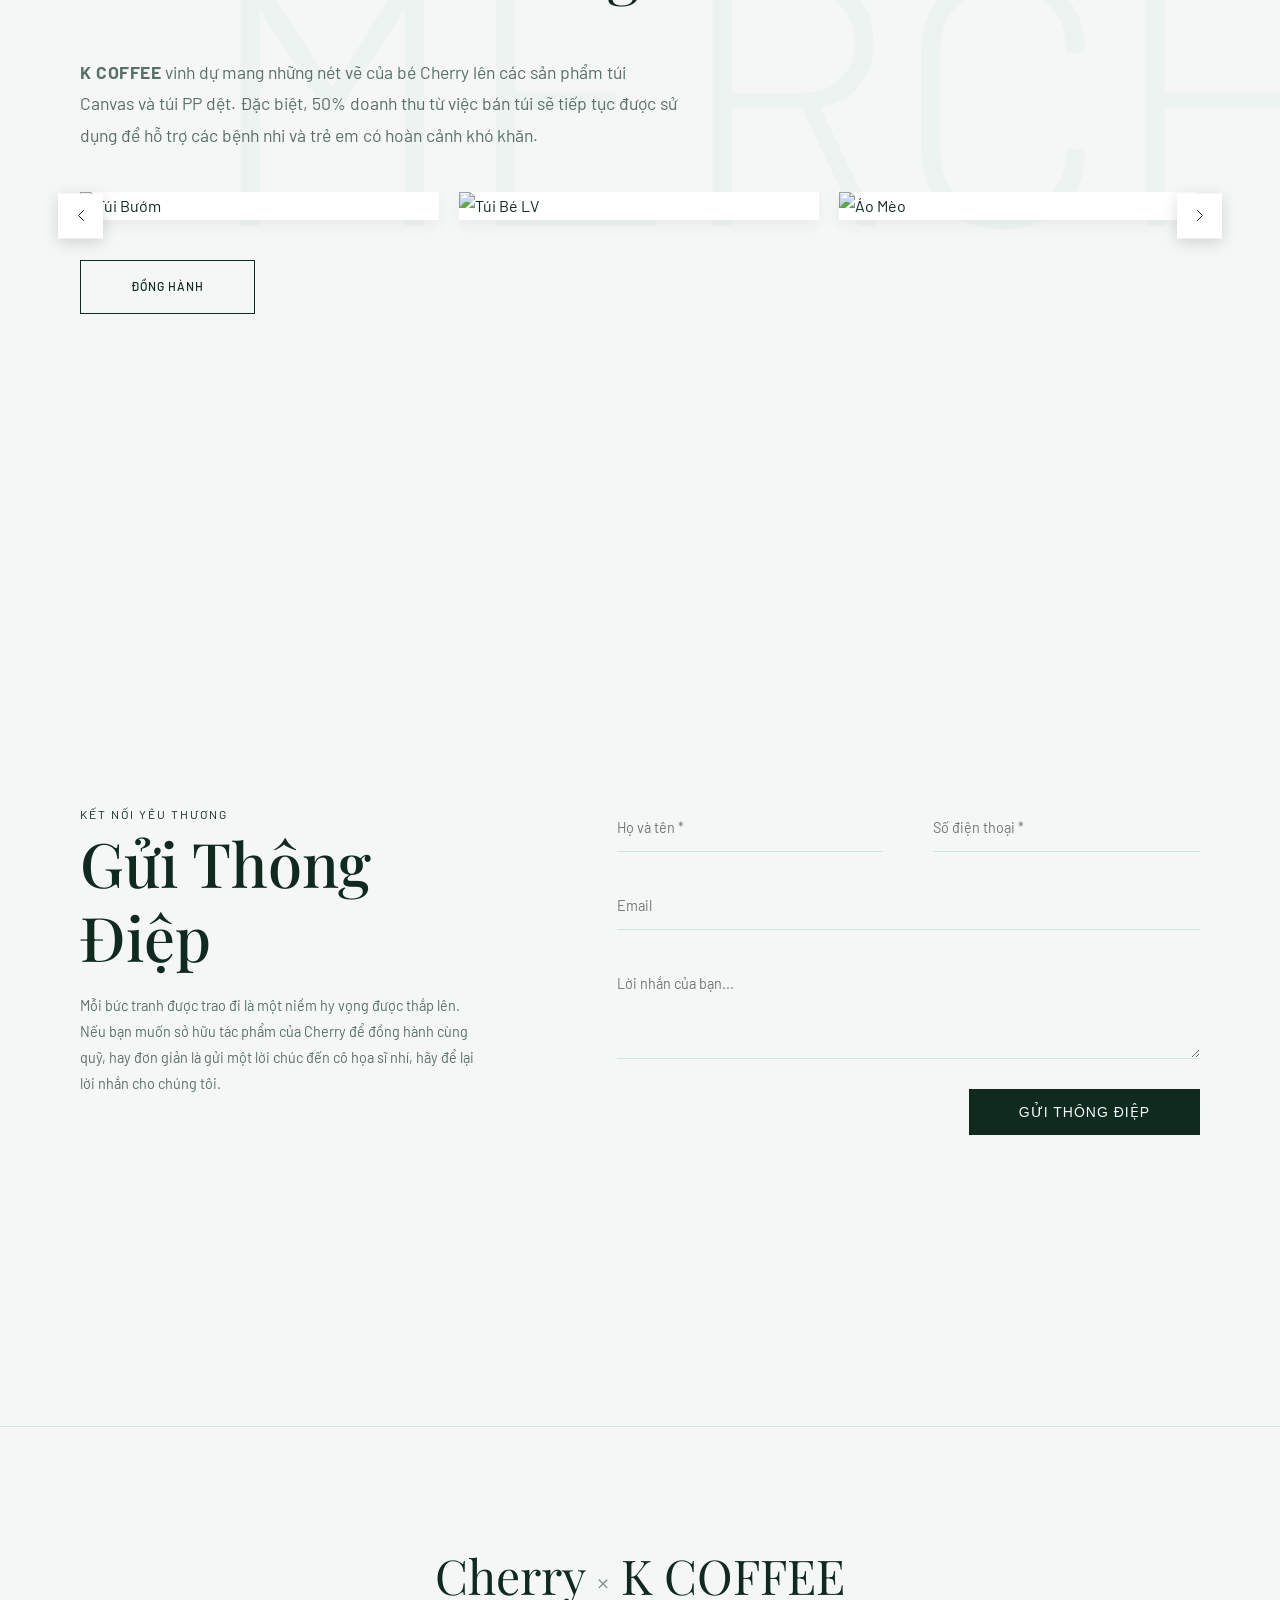
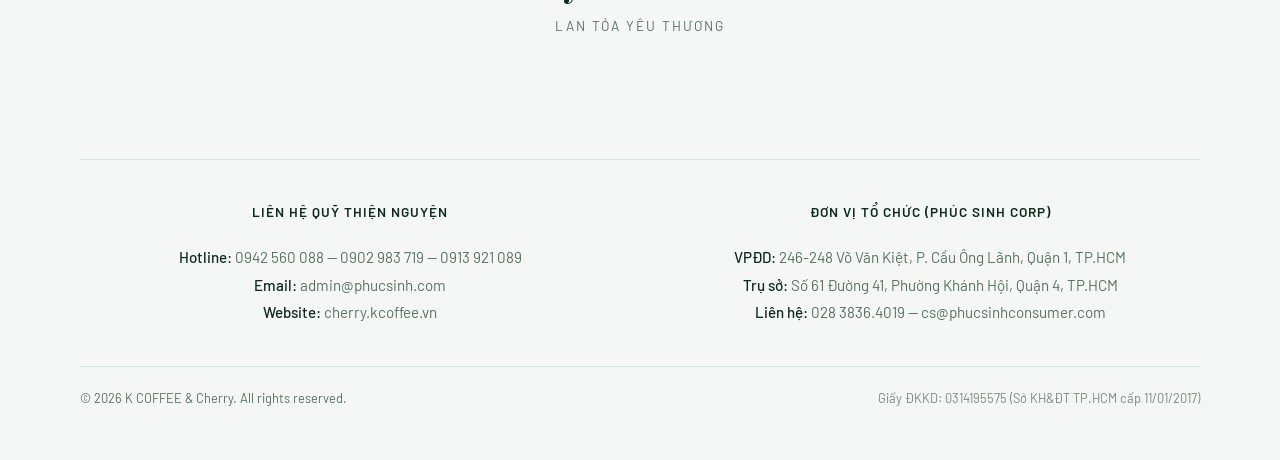
==== commit f0ea67e8: "Update artwork titles and positions in index.html" ====
--- a/index.html
+++ b/index.html
@@ -358,8 +358,8 @@
             padding: 4px 12px;
             border-radius: 8px;
             position: absolute;
-            top: 40px;
-            left: 40px;
+            top: 5%;
+            left: 5%;
             rotate: -12deg;
 
         }
@@ -1007,9 +1007,9 @@
                           <span class="art-card-badge">Đã Bán</span>
                       </div>
                       <div class="art-card-info">
-                          <h3 class="art-card-title">Hoàng Hôn Trên Phố</h3>
-                          <p class="art-card-meta">2024 &bull; 80x80cm &bull; Acrylic on Canvas</p>
-                          <p class="art-card-price">12.000.000 VNĐ</p>
+                          <h3 class="art-card-title">Tưởng tượng / imagine</h3>
+                          <p class="art-card-meta">2026 &bull; 40x50cm &bull; Acrylic on Canvas</p>
+                          <p class="art-card-price">5.000.000 VNĐ</p>
                       </div>
                   </div>
 
@@ -1021,9 +1021,9 @@
                           </a>
                       </div>
                       <div class="art-card-info">
-                          <h3 class="art-card-title">Giấc Mơ Tuổi Thơ</h3>
-                          <p class="art-card-meta">2023 &bull; 60x60cm &bull; Sơn mài</p>
-                          <p class="art-card-price">15.000.000 VNĐ</p>
+                          <h3 class="art-card-title">mẹ tôi / MY MUN</h3>
+                          <p class="art-card-meta">2026 &bull; 40x50cm &bull; Acrylic on Canvas</p>
+                          <p class="art-card-price">7.000.000 VNĐ</p>
                       </div>
                   </div>
 
@@ -1036,9 +1036,9 @@
                           <span class="art-card-badge">Đã Bán</span>
                       </div>
                       <div class="art-card-info">
-                          <h3 class="art-card-title">Khu Rừng Kỳ Lạ</h3>
-                          <p class="art-card-meta">2024 &bull; 100x100cm &bull; Màu nước</p>
-                          <p class="art-card-price">8.000.000 VNĐ</p>
+                          <h3 class="art-card-title">Sẵn sàng / ready</h3>
+                          <p class="art-card-meta">2025 &bull; 50x40cm &bull; Acrylic on Canvas</p>
+                          <p class="art-card-price">7.000.000 VNĐ</p>
                       </div>
                   </div>
 
@@ -1050,9 +1050,9 @@
                           </a>
                       </div>
                       <div class="art-card-info">
-                          <h3 class="art-card-title">Chuyến Đi</h3>
-                          <p class="art-card-meta">2022 &bull; 50x70cm &bull; Acrylic</p>
-                          <p class="art-card-price">10.000.000 VNĐ</p>
+                          <h3 class="art-card-title">Phong cảnh / landscape</h3>
+                          <p class="art-card-meta">2025 &bull; 50x40cm &bull; Acrylic on Canvas</p>
+                          <p class="art-card-price">7.000.000 VNĐ</p>
                       </div>
                   </div>
 
@@ -1065,8 +1065,8 @@
                           <span class="art-card-badge">Đã Bán</span>
                       </div>
                       <div class="art-card-info">
-                          <h3 class="art-card-title">Góc Nhỏ</h3>
-                          <p class="art-card-meta">2024 &bull; 40x40cm &bull; Chì than</p>
+                          <h3 class="art-card-title">Mèo mơ / a cat dreaming</h3>
+                          <p class="art-card-meta">2025 &bull; 40x50cm &bull; Acrylic on Canvas</p>
                           <p class="art-card-price">5.000.000 VNĐ</p>
                       </div>
                   </div>
@@ -1079,9 +1079,9 @@
                           </a>
                       </div>
                       <div class="art-card-info">
-                          <h3 class="art-card-title">Nhịp Đập Mùa Thu</h3>
-                          <p class="art-card-meta">2024 &bull; 80x80cm &bull; Acrylic on Canvas</p>
-                          <p class="art-card-price">10.000.000 VNĐ</p>
+                          <h3 class="art-card-title">Đi đâu? / whwre to go?</h3>
+                          <p class="art-card-meta">2026 &bull; 40x50cm &bull; Acrylic on Canvas</p>
+                          <p class="art-card-price">5.000.000 VNĐ</p>
                       </div>
                   </div>
 
@@ -1093,9 +1093,9 @@
                           </a>
                       </div>
                       <div class="art-card-info">
-                          <h3 class="art-card-title">Đường Chân Trời</h3>
-                          <p class="art-card-meta">2023 &bull; 60x60cm &bull; Sơn mài</p>
-                          <p class="art-card-price">12.000.000 VNĐ</p>
+                          <h3 class="art-card-title">Cô gái và hoa sen / the girl & the lotus</h3>
+                          <p class="art-card-meta">2025 &bull; 40x50cm &bull; Acrylic on Canvas</p>
+                          <p class="art-card-price">5.000.000 VNĐ</p>
                       </div>
                   </div>
 
@@ -1108,9 +1108,9 @@
                           <span class="art-card-badge">Đã Bán</span>
                       </div>
                       <div class="art-card-info">
-                          <h3 class="art-card-title">Hoa Trong Sương</h3>
-                          <p class="art-card-meta">2024 &bull; 100x100cm &bull; Màu nước</p>
-                          <p class="art-card-price">9.000.000 VNĐ</p>
+                          <h3 class="art-card-title">sapa việt nam/ sapa, viet nam</h3>
+                          <p class="art-card-meta">2024 &bull; 50x40cm &bull; Acrylic on Canvas</p>
+                          <p class="art-card-price">5.000.000 VNĐ</p>
                       </div>
                   </div>
 
@@ -1122,9 +1122,9 @@
                           </a>
                       </div>
                       <div class="art-card-info">
-                          <h3 class="art-card-title">Bến Bờ Hạnh Phúc</h3>
-                          <p class="art-card-meta">2022 &bull; 50x70cm &bull; Acrylic</p>
-                          <p class="art-card-price">15.000.000 VNĐ</p>
+                          <h3 class="art-card-title">chim bói cá / kingfisher</h3>
+                          <p class="art-card-meta">2025 &bull; 40x30cm &bull; Acrylic on Canvas</p>
+                          <p class="art-card-price">5.000.000 VNĐ</p>
                       </div>
                   </div>
 
@@ -1137,9 +1137,9 @@
                           <span class="art-card-badge">Đã Bán</span>
                       </div>
                       <div class="art-card-info">
-                          <h3 class="art-card-title">Hoài Niệm</h3>
-                          <p class="art-card-meta">2024 &bull; 40x40cm &bull; Chì than</p>
-                          <p class="art-card-price">6.000.000 VNĐ</p>
+                          <h3 class="art-card-title">những chú mèo nhảy múa / dancing cats</h3>
+                          <p class="art-card-meta">2026 &bull; 30x40cm &bull; Acrylic on Canvas</p>
+                          <p class="art-card-price">7.000.000 VNĐ</p>
                       </div>
                   </div>
 
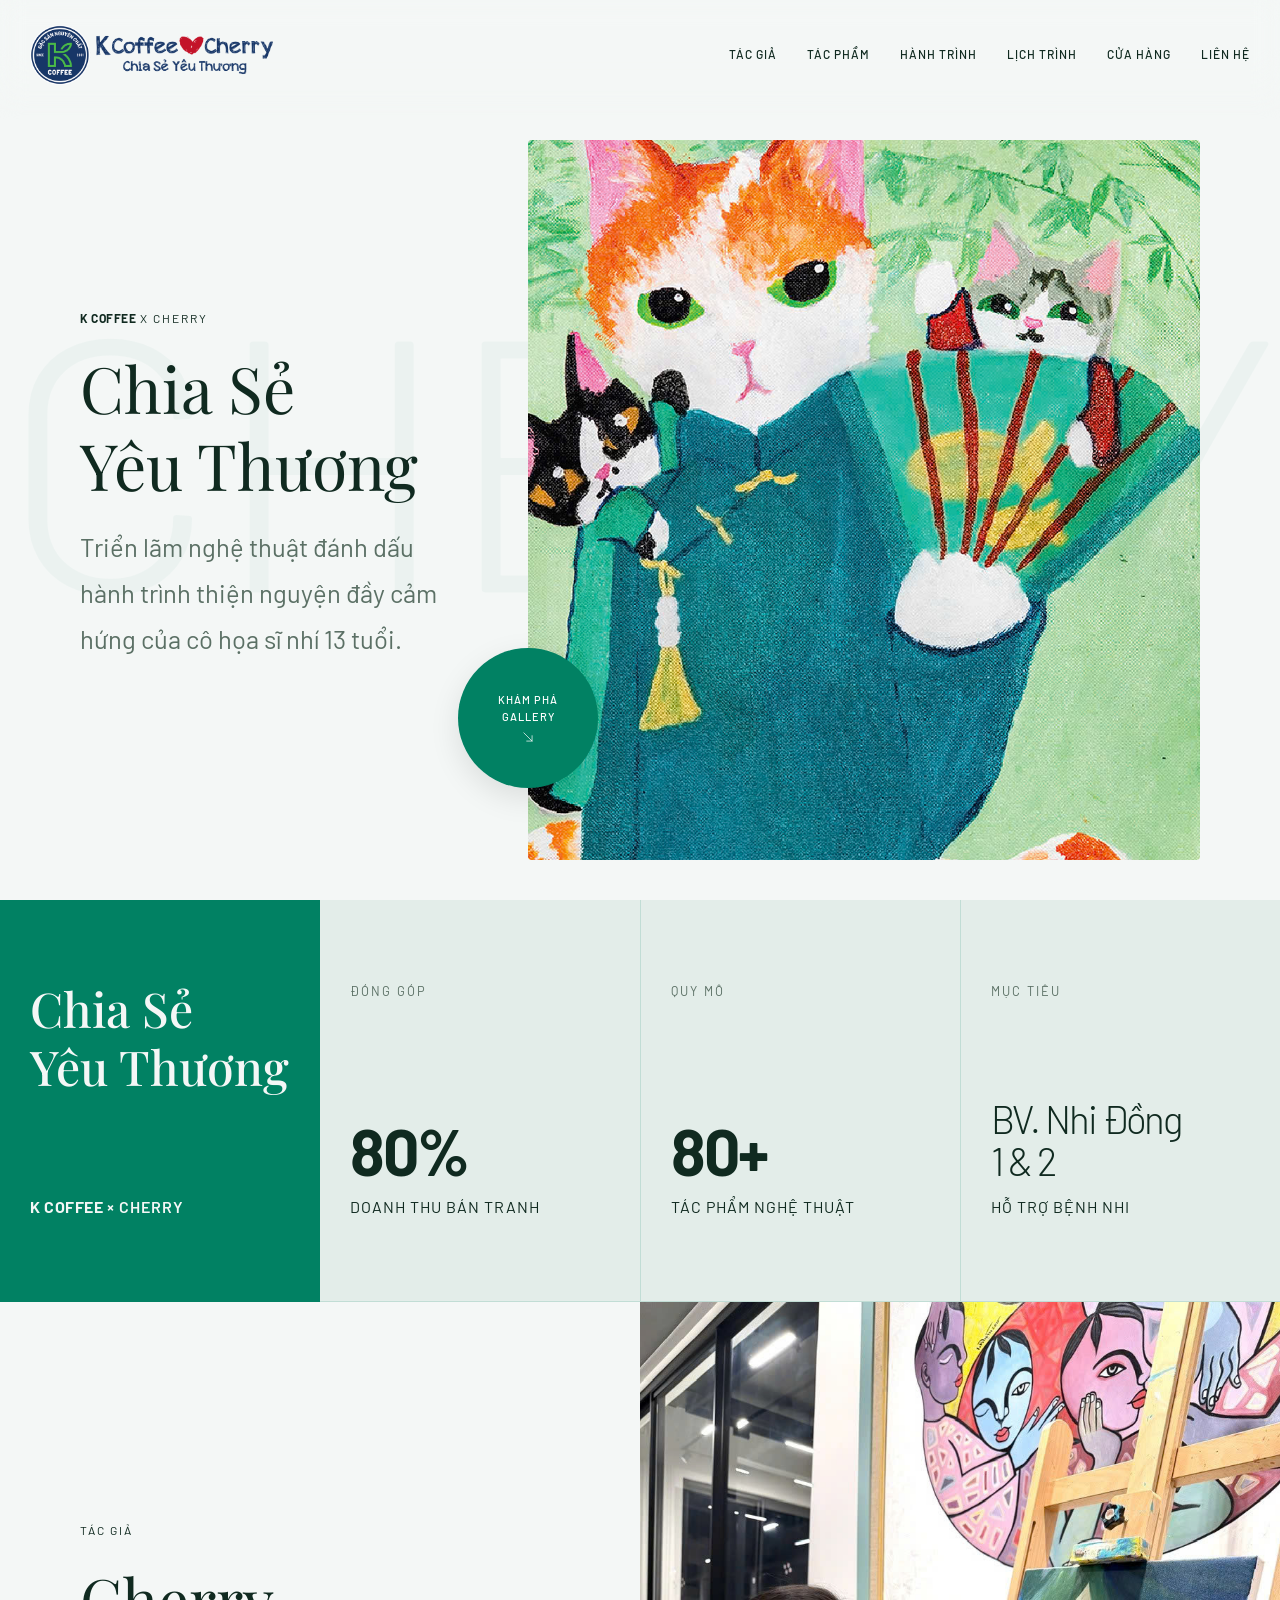
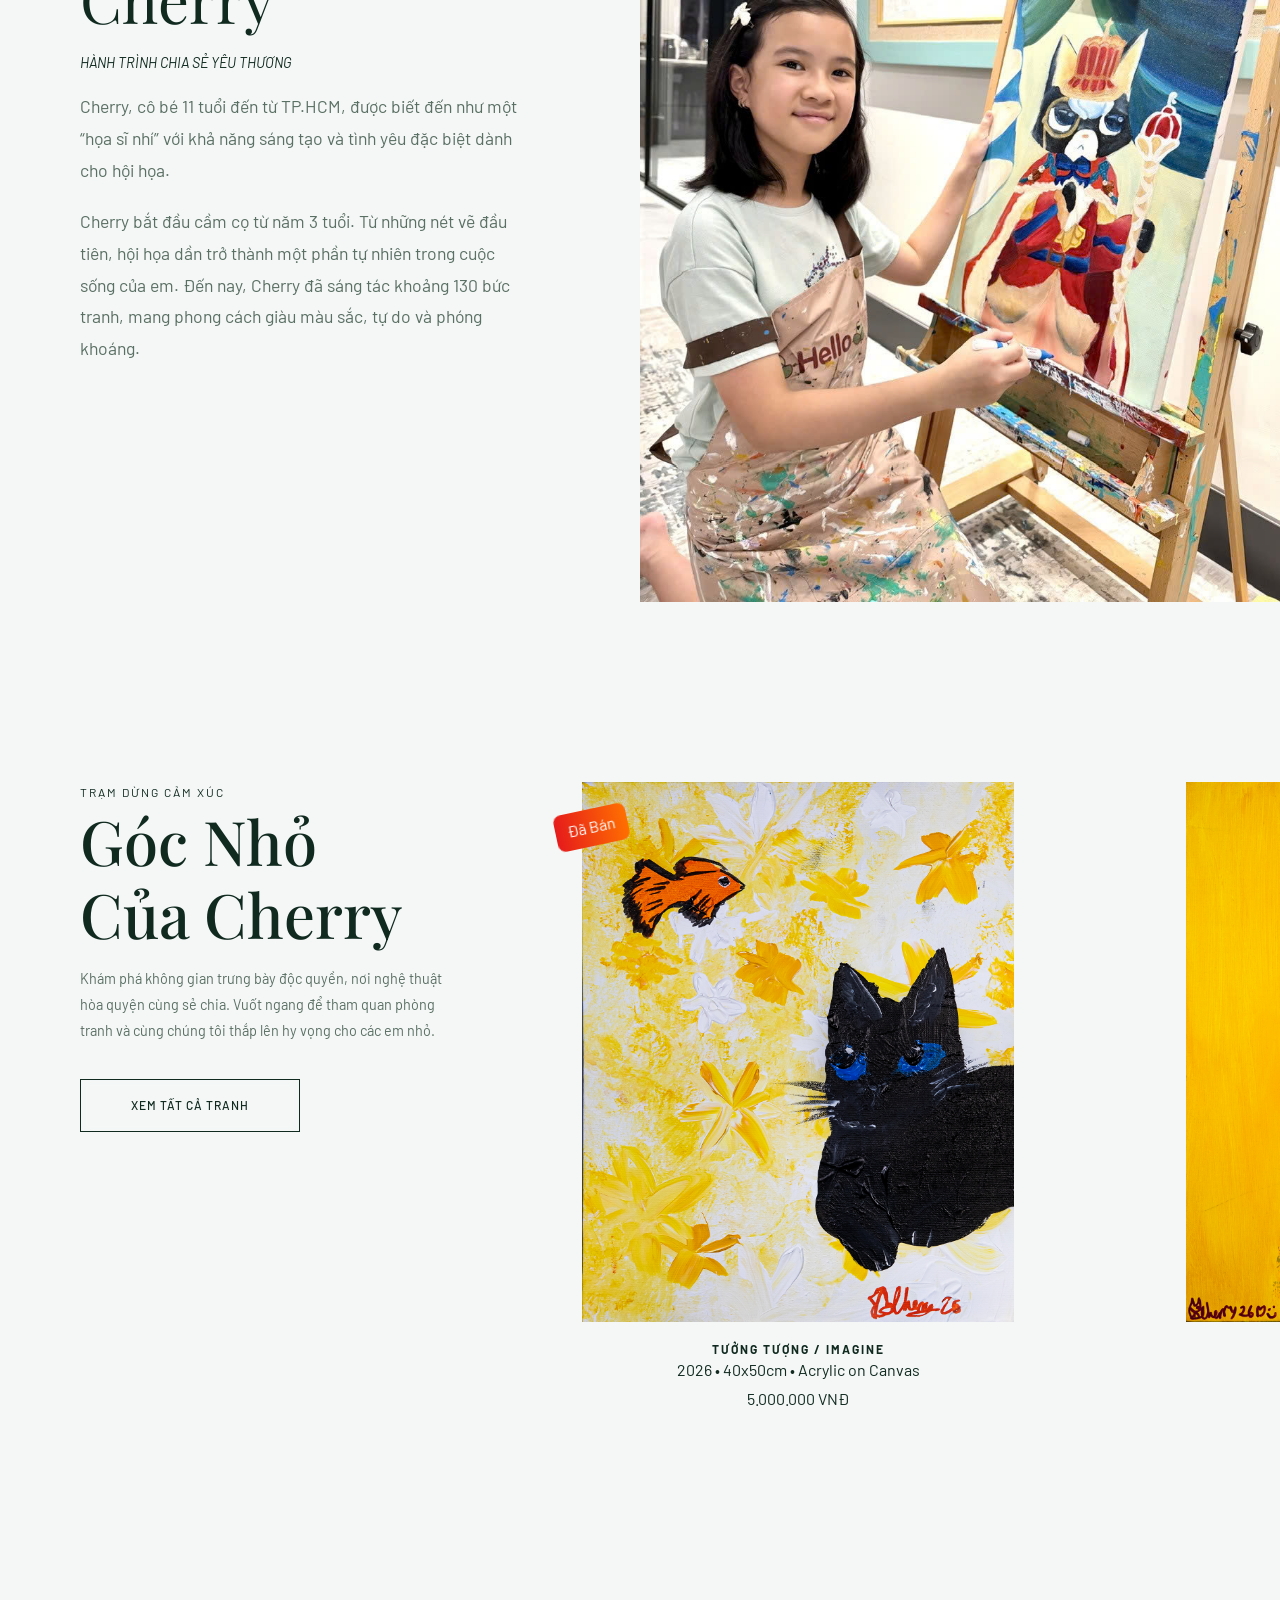
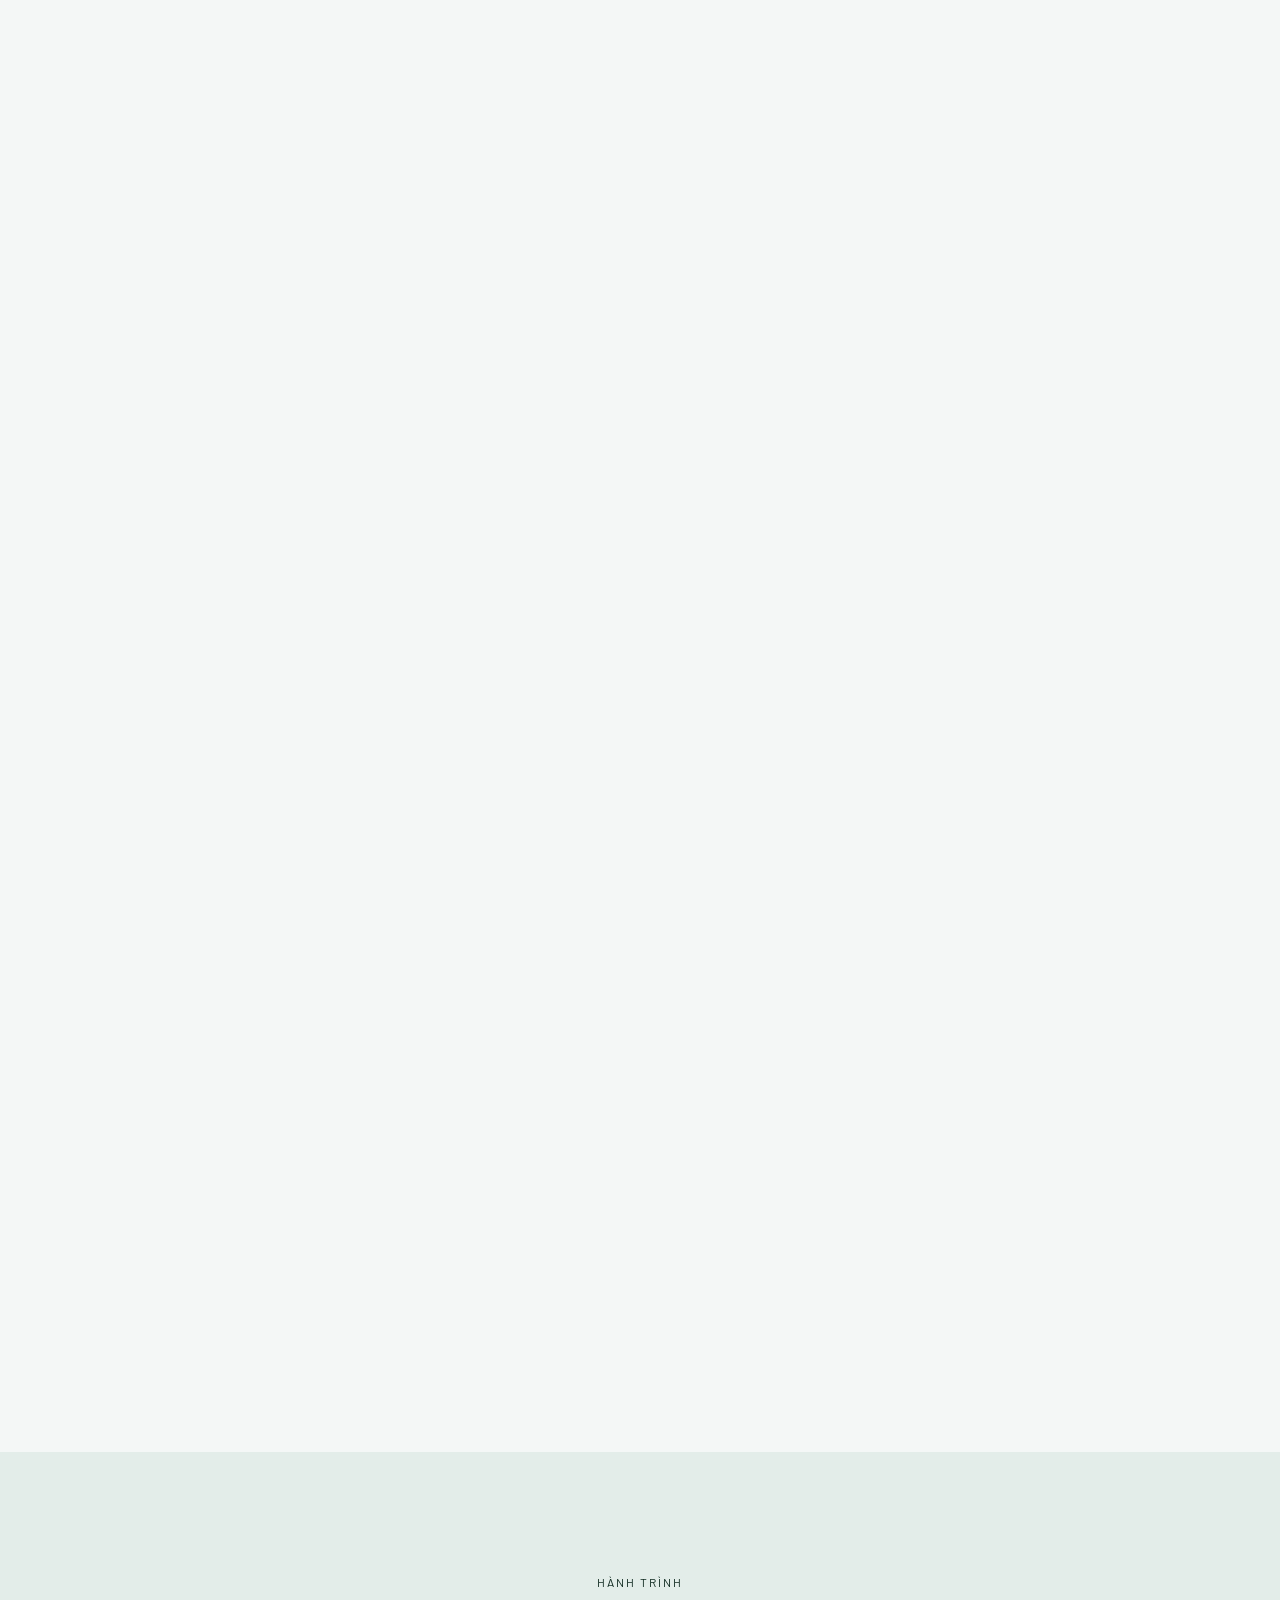
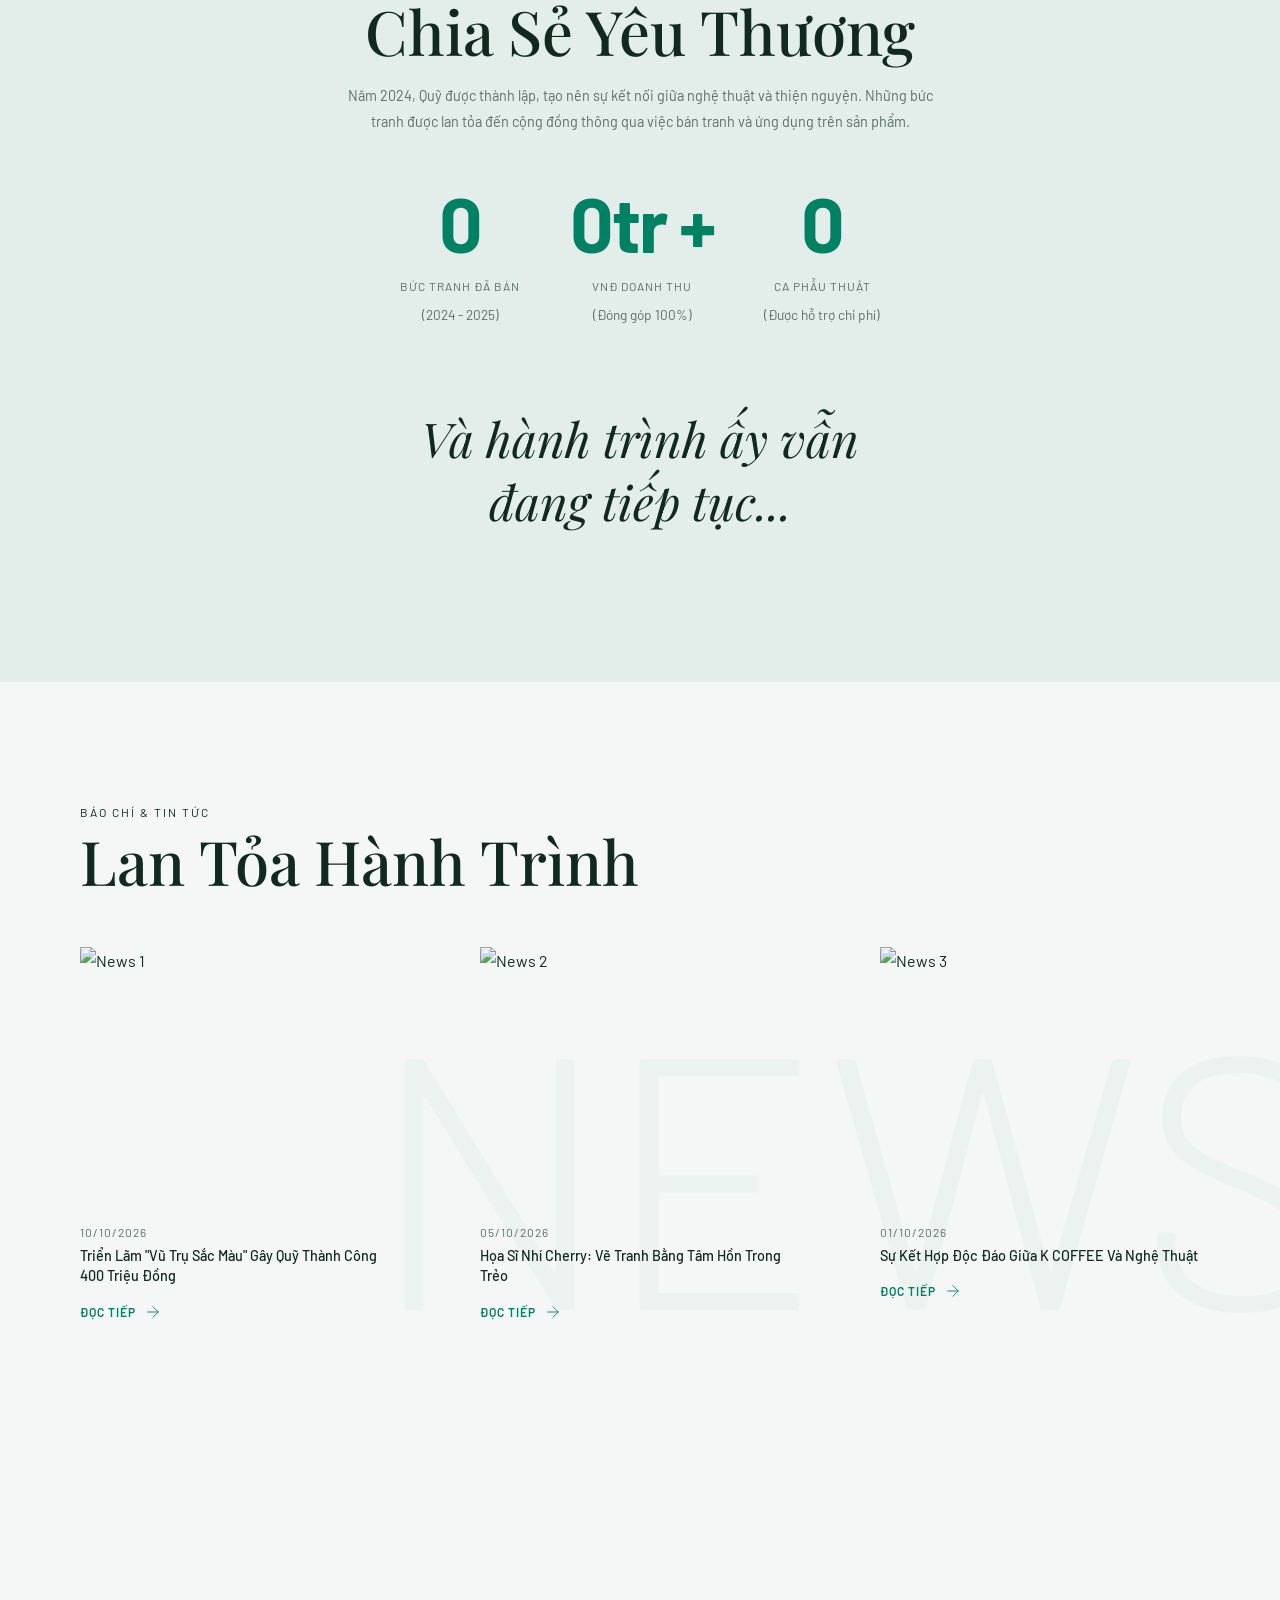
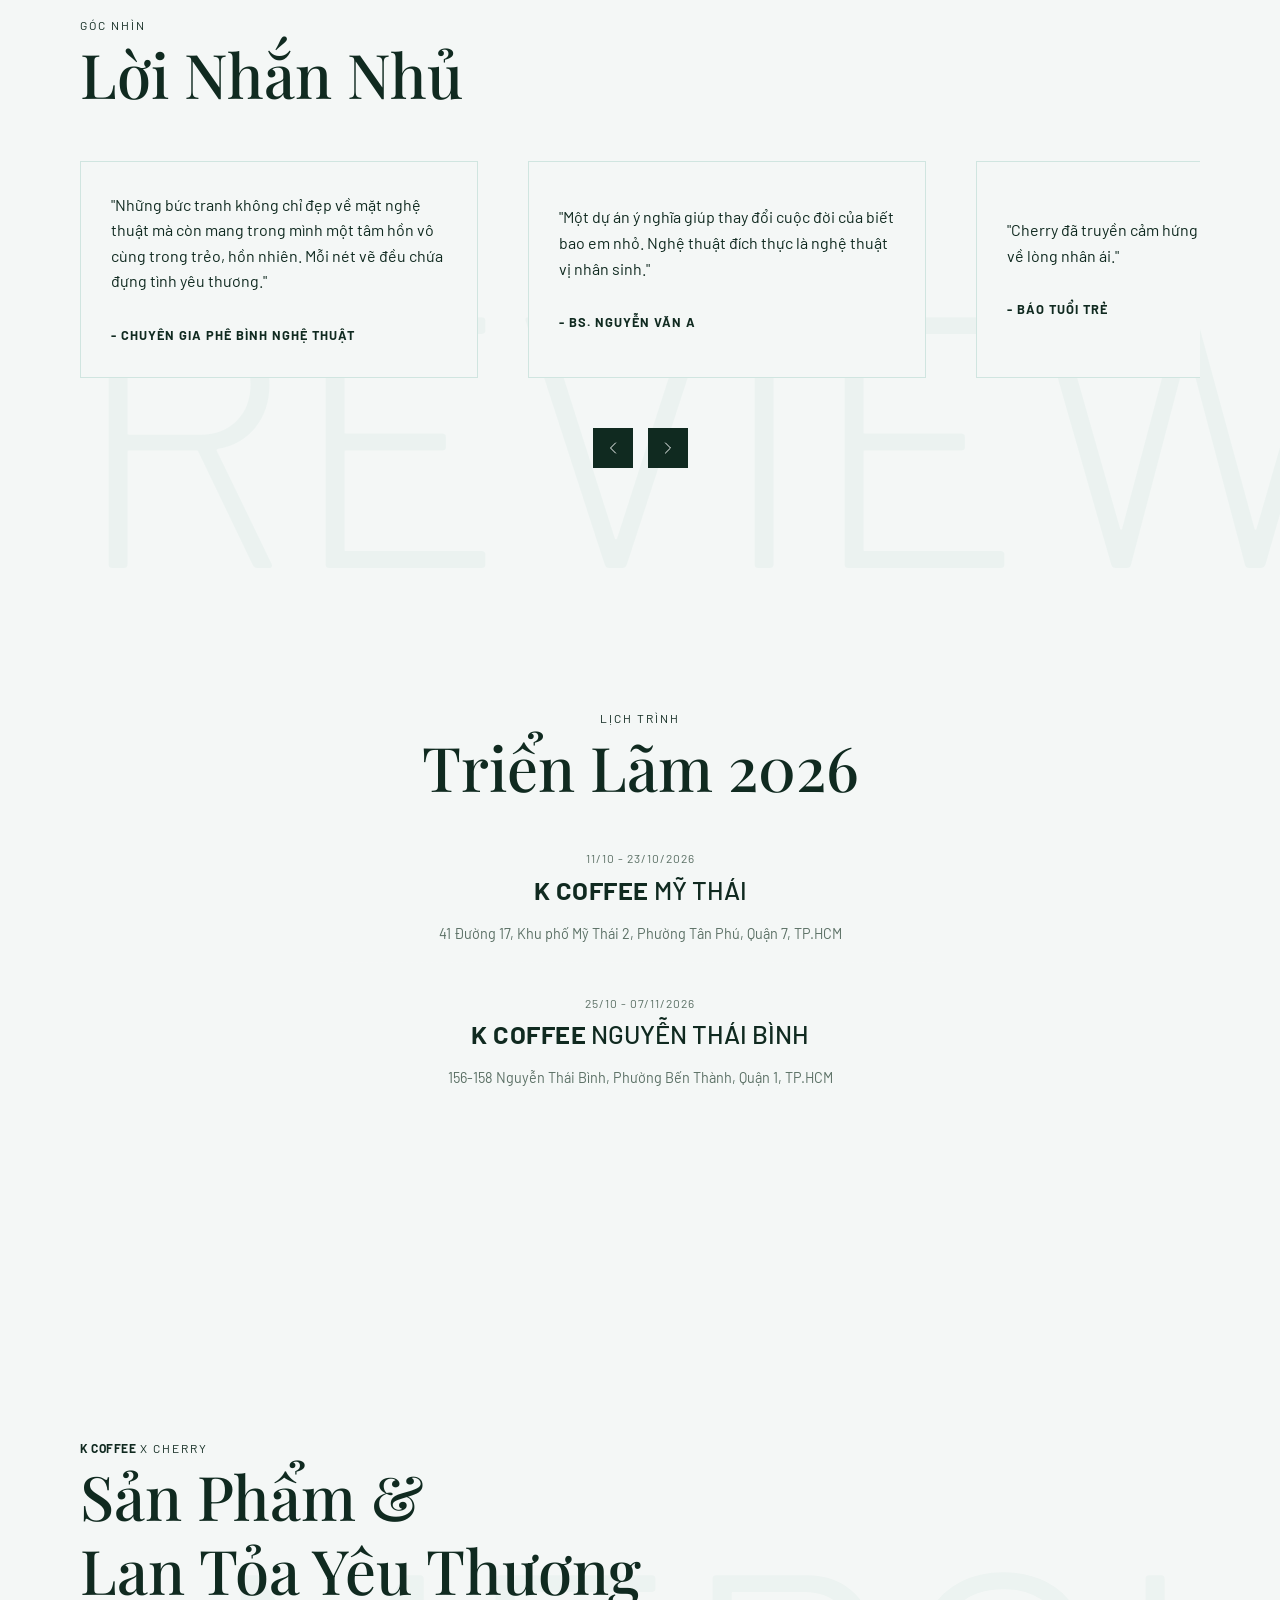
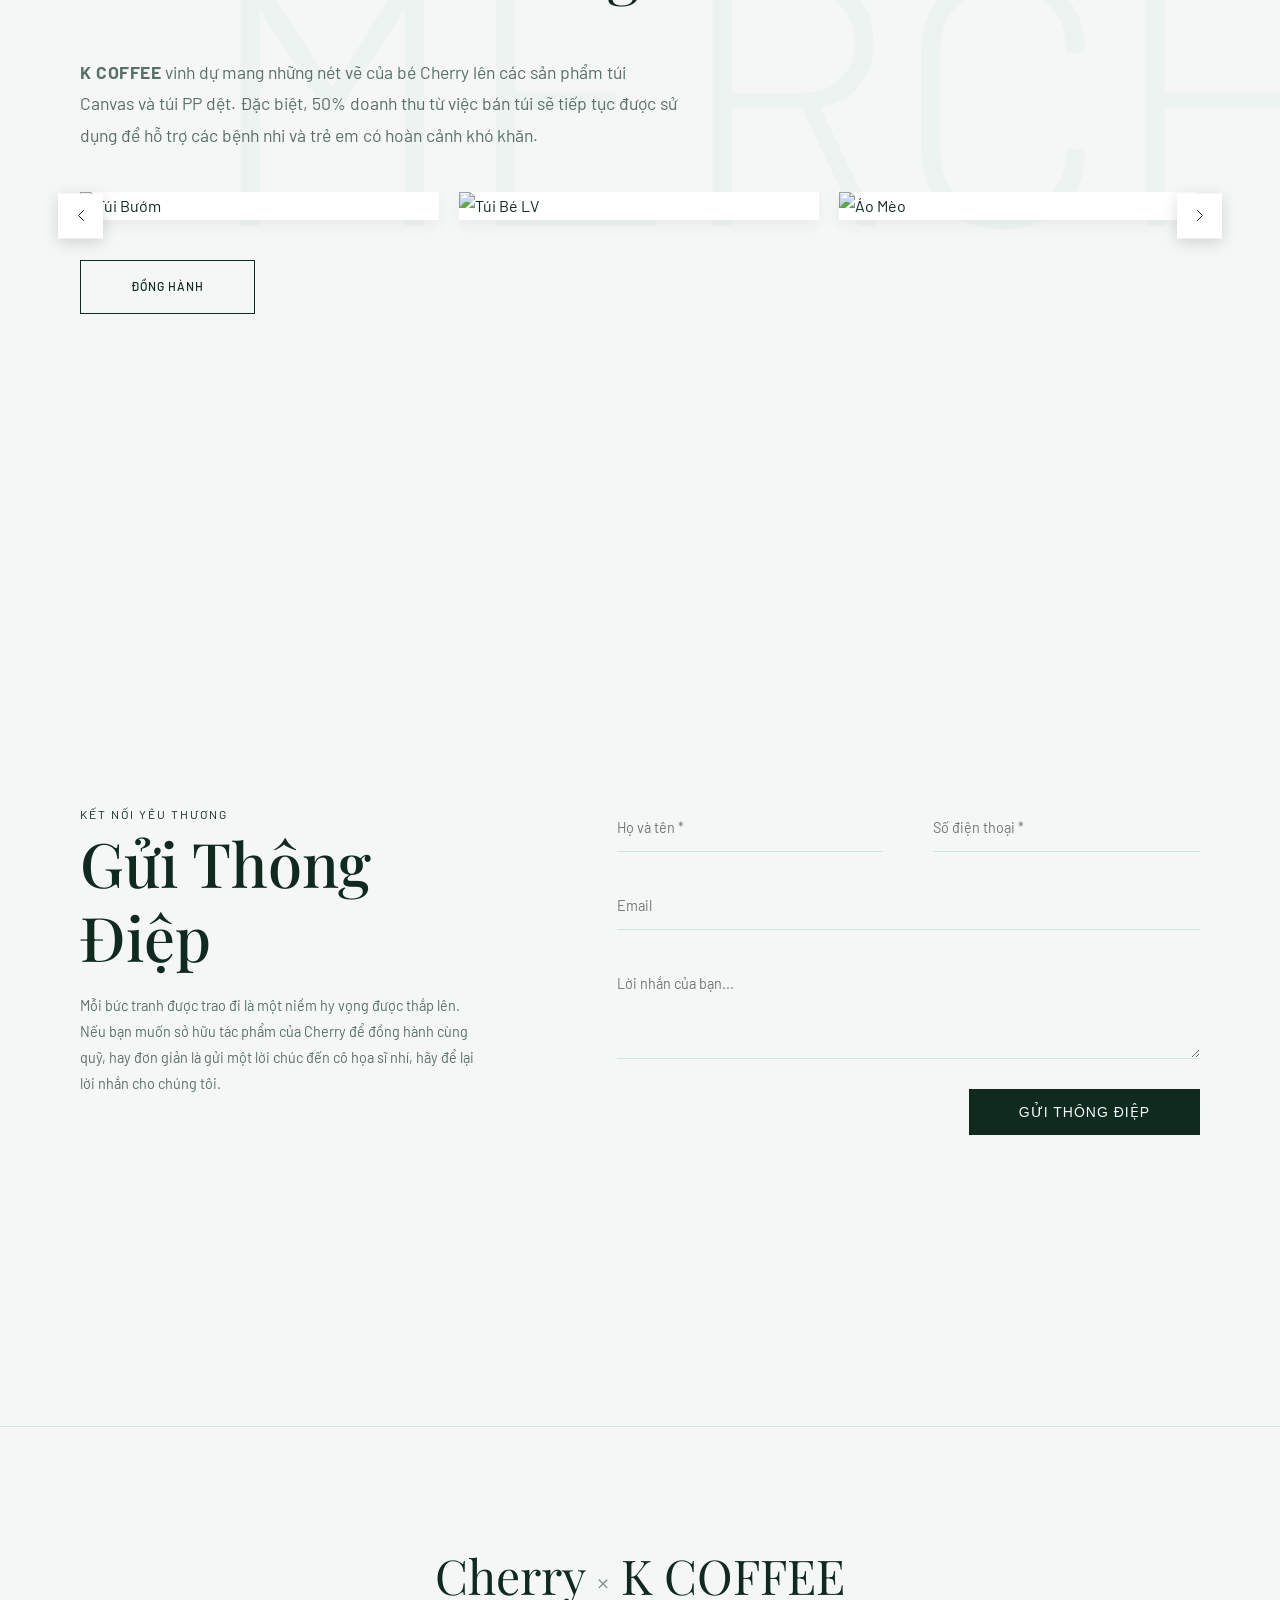
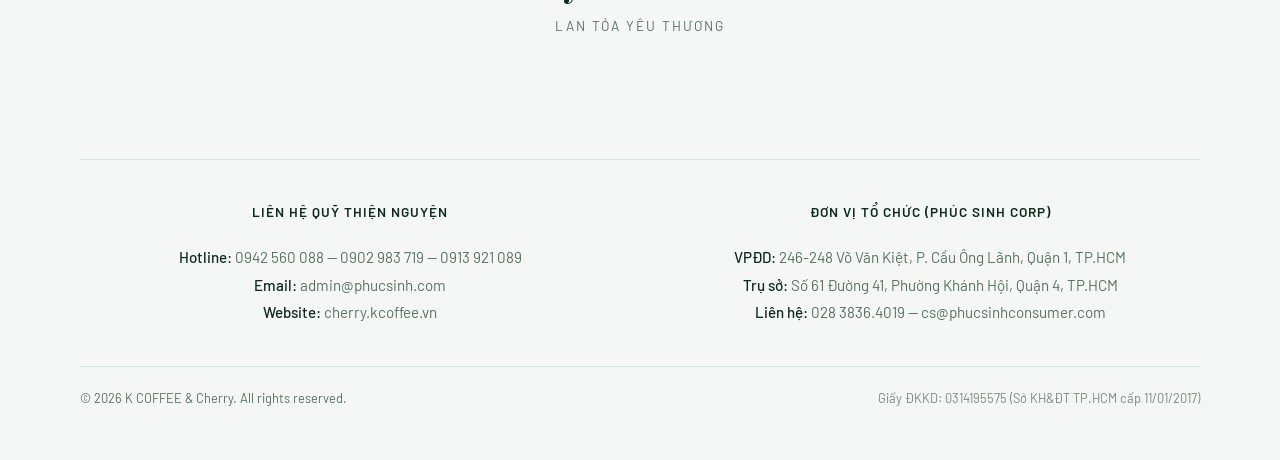
==== commit 818fd59d: "Change font-weight for metric and impact numbers" ====
--- a/index.html
+++ b/index.html
@@ -308,7 +308,7 @@
         .metric-item-featured .metric-desc { color: var(--c-bg); font-weight: 600; }
         .metric-item-featured .vibe-heading { color: var(--c-bg); }
         .metric-label { font-size: 0.8rem; text-transform: uppercase; letter-spacing: 2px; color: var(--c-text-mut); margin-bottom: var(--sp-lg); }
-        .metric-value { font-size: clamp(3rem, 5vw, 4.5rem); font-family: var(--f-sans); line-height: 1; margin: auto 0 10px; font-weight: 300; letter-spacing: -2px; }
+        .metric-value { font-size: clamp(3rem, 5vw, 4.5rem); font-family: var(--f-sans); line-height: 1; margin: auto 0 10px; font-weight: 700; letter-spacing: -2px; }
         .metric-desc { font-size: 1rem; color: var(--c-text); text-transform: uppercase; letter-spacing: 1px; }
 
         .author-split { display: grid; grid-template-columns: 1fr 1fr; min-height: 100vh; background: var(--c-bg); }
@@ -400,7 +400,7 @@
         .impact-desc{margin: 0 auto;}
         .impact-stats-wrap {max-width: 800px; margin: var(--sp-md) auto; display: flex; justify-content: space-between; gap: var(--sp-md);}
         .impact-stat-item {text-align: center;}
-        .impact-number { font-size: clamp(3.5rem, 6vw, 5rem); font-family: var(--f-sans); font-weight: 300; color: var(--c-accent); line-height: 1; margin-bottom: 15px; letter-spacing: -2px; }
+        .impact-number { font-size: clamp(3.5rem, 6vw, 5rem); font-family: var(--f-sans); font-weight: 700; color: var(--c-accent); line-height: 1; margin-bottom: 15px; letter-spacing: -2px; }
         .impact-label { font-size: var(--fs-small); text-transform: uppercase; letter-spacing: 1px; color: var(--c-text-mut); }
         .impact-sub { font-size: 0.85rem; color: var(--c-text-mut); margin-top: 5px; }
         
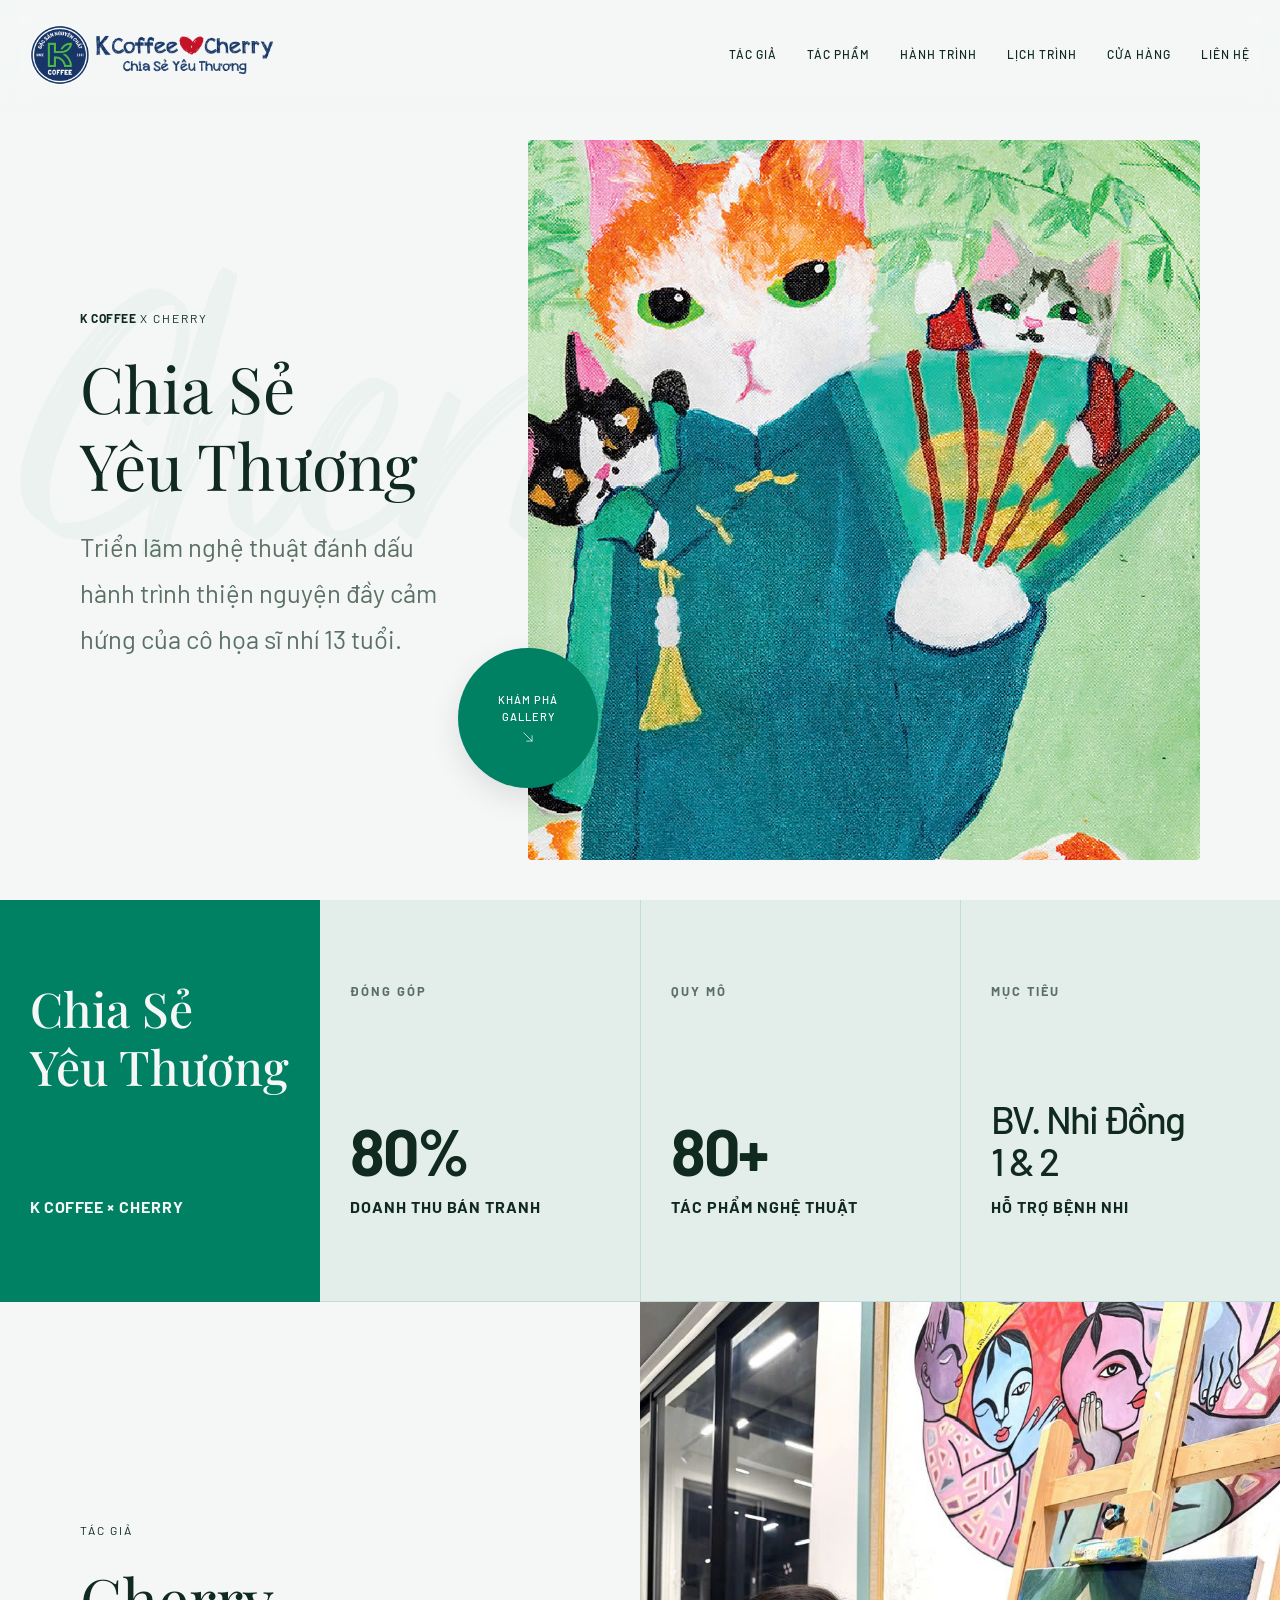
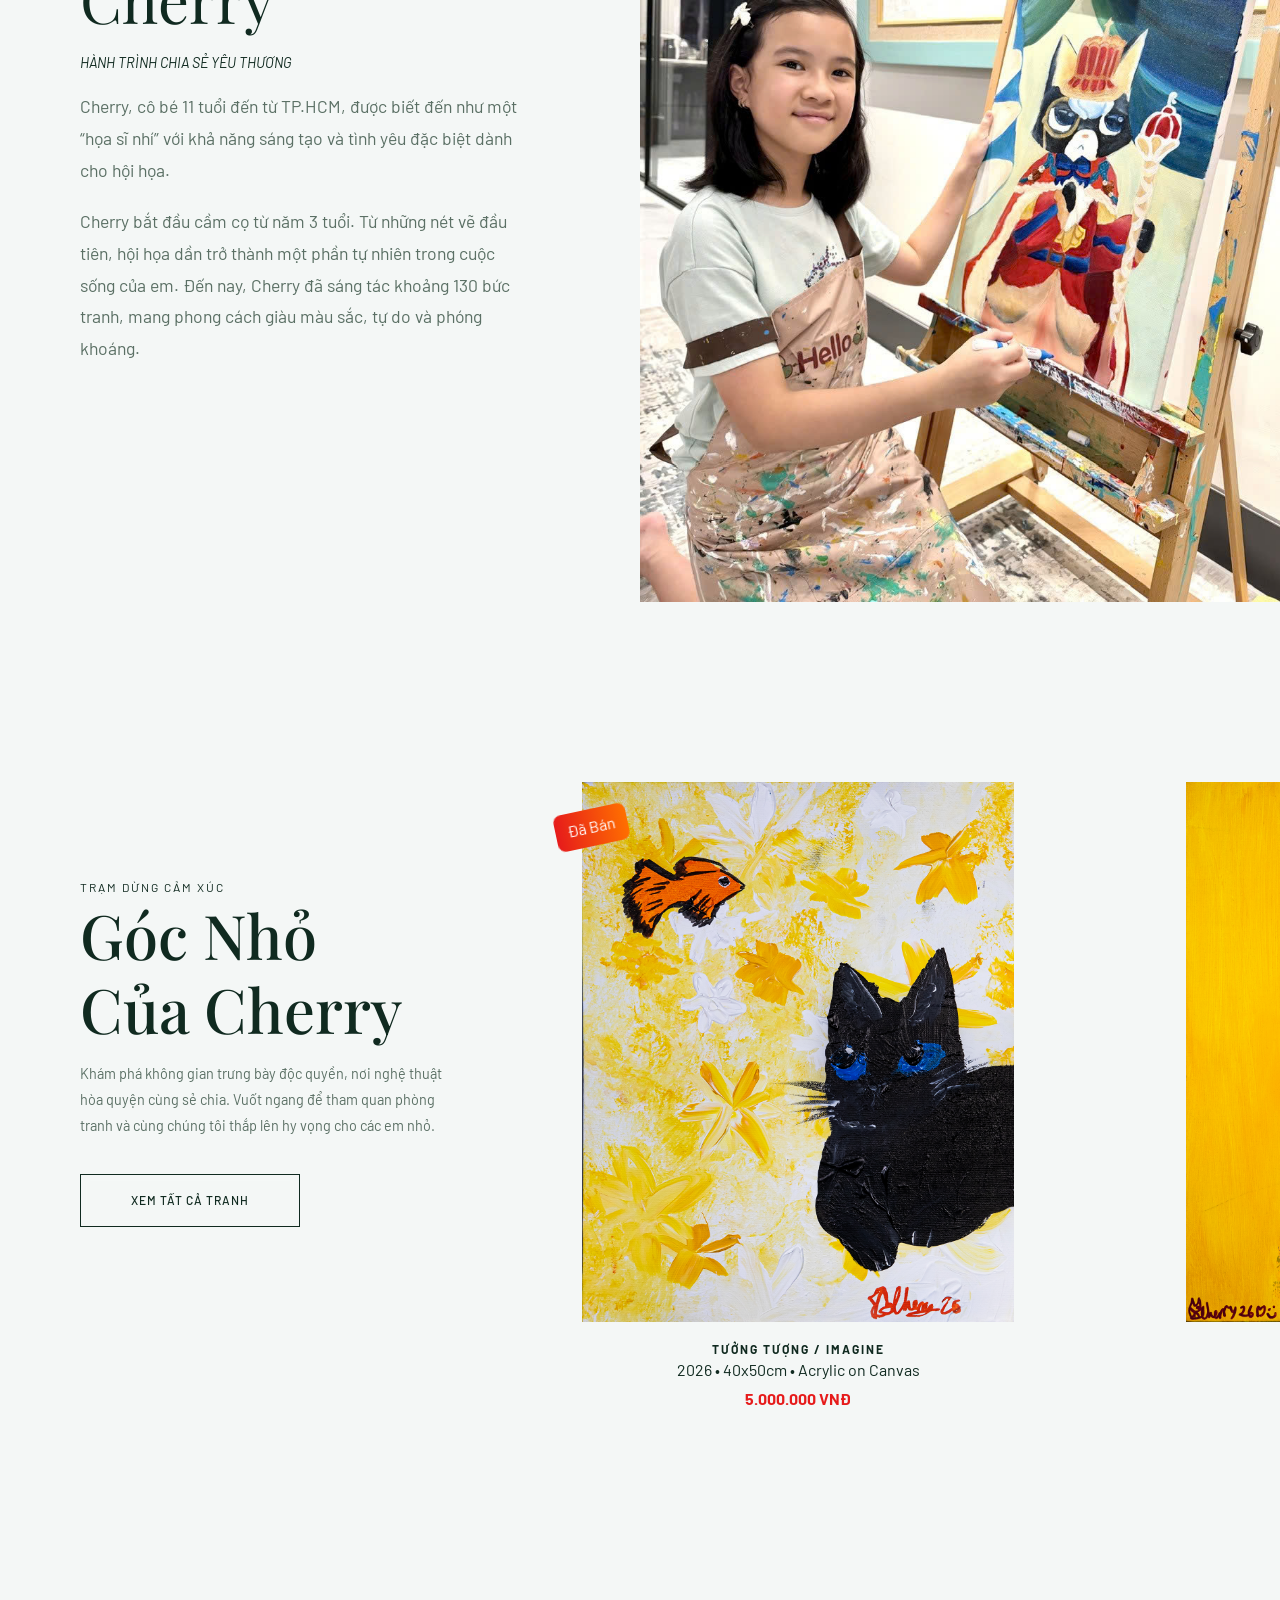
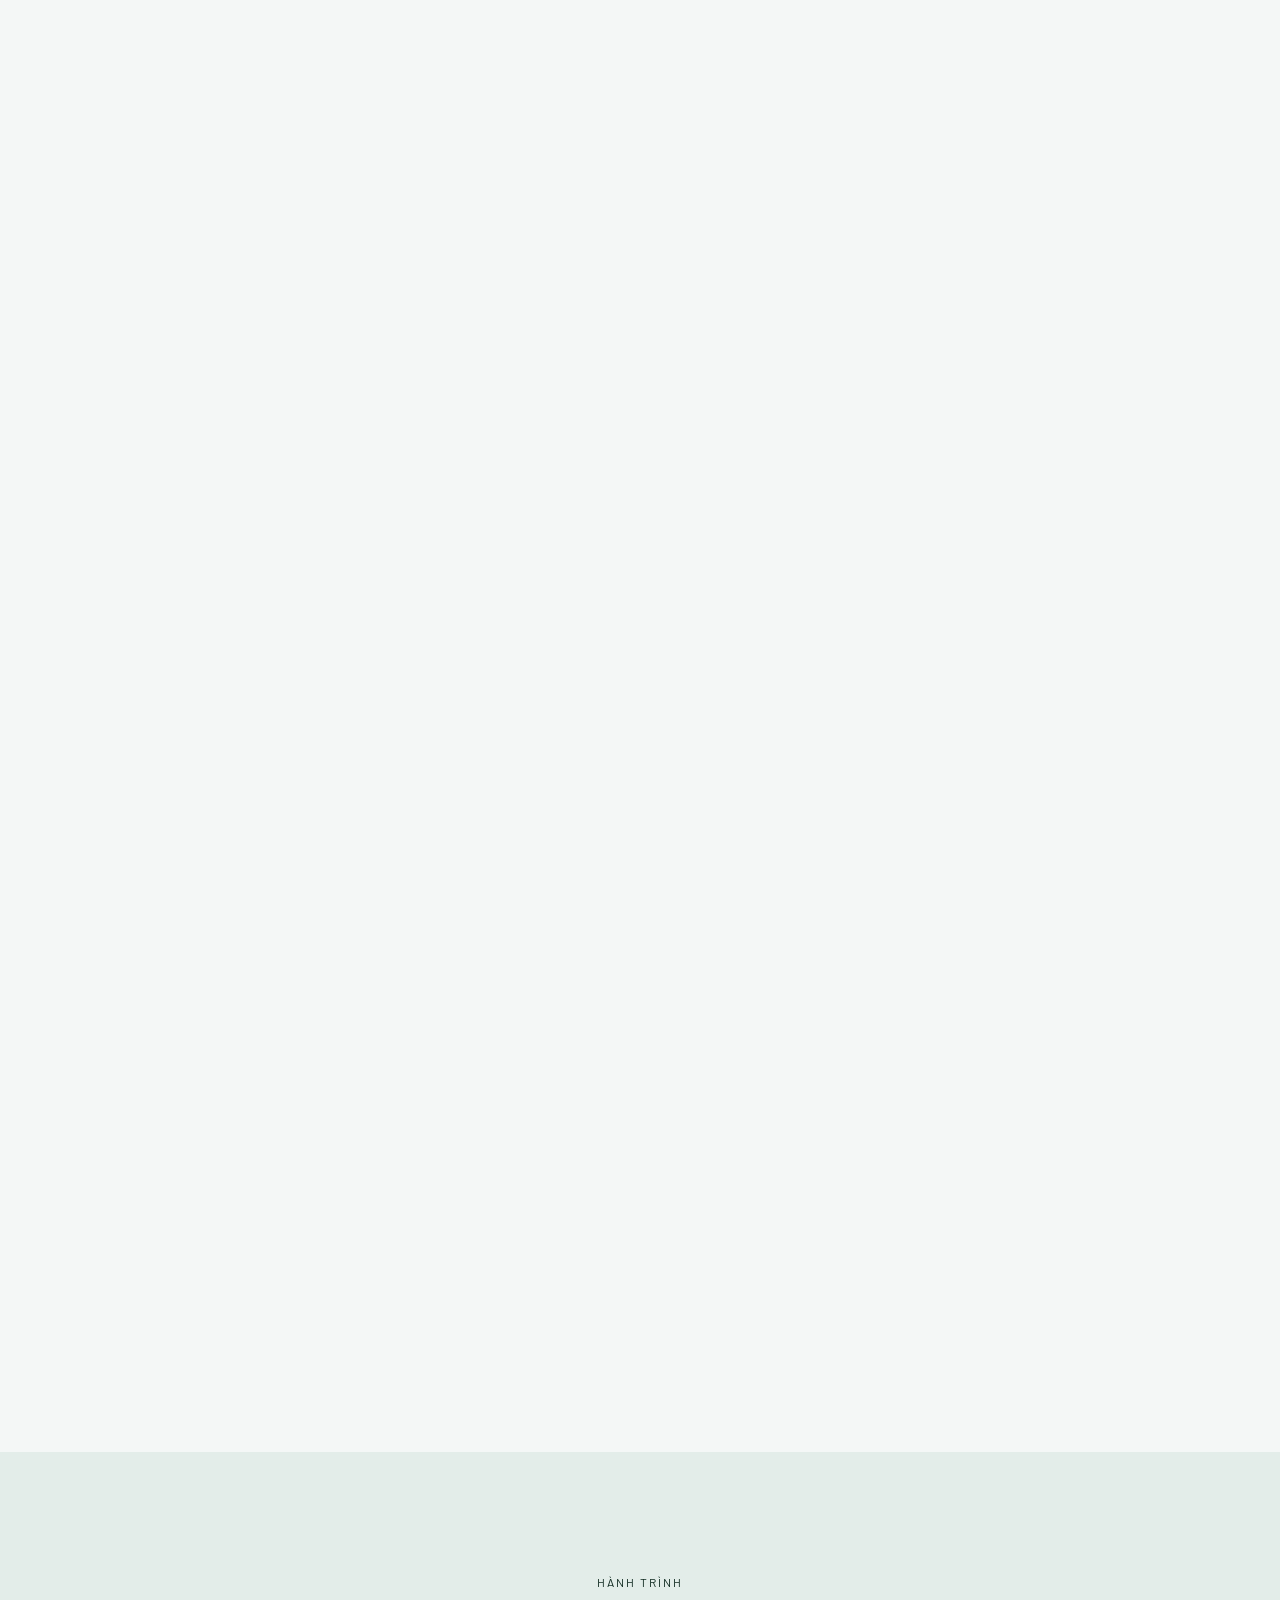
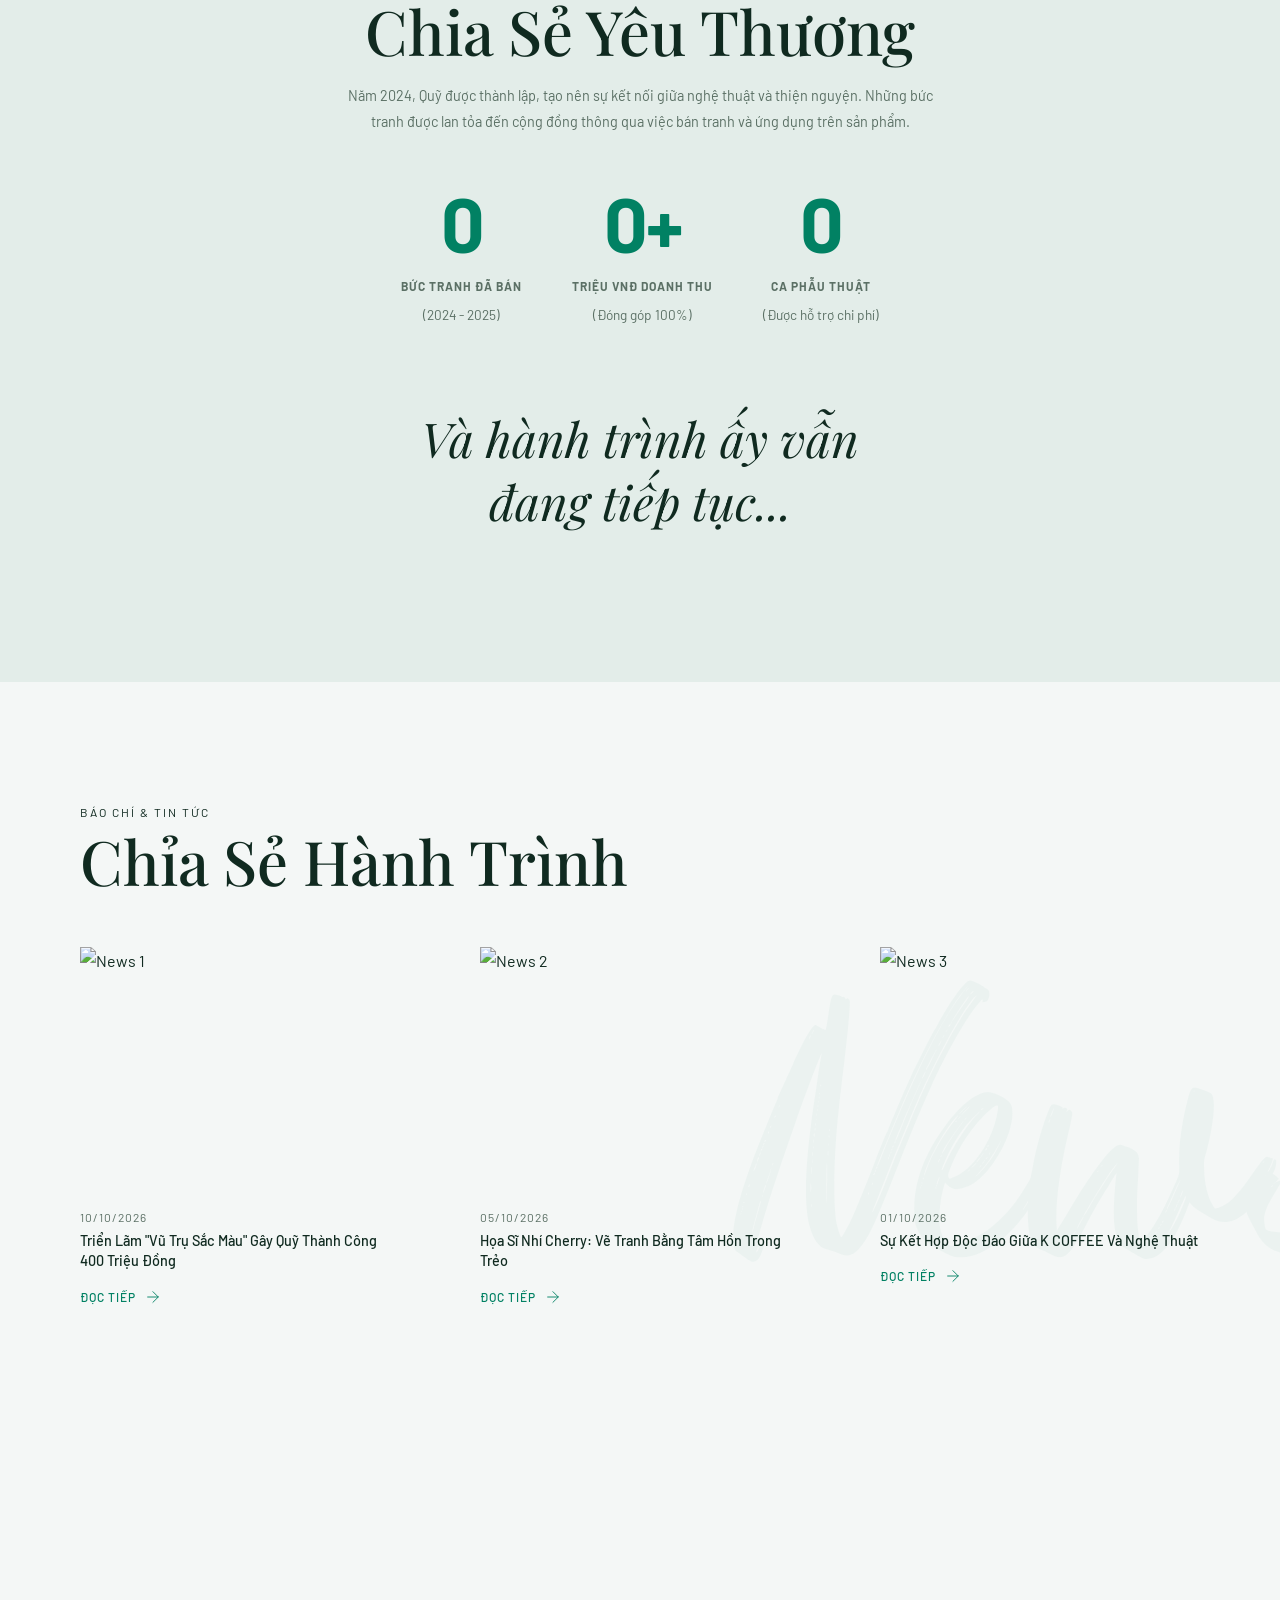
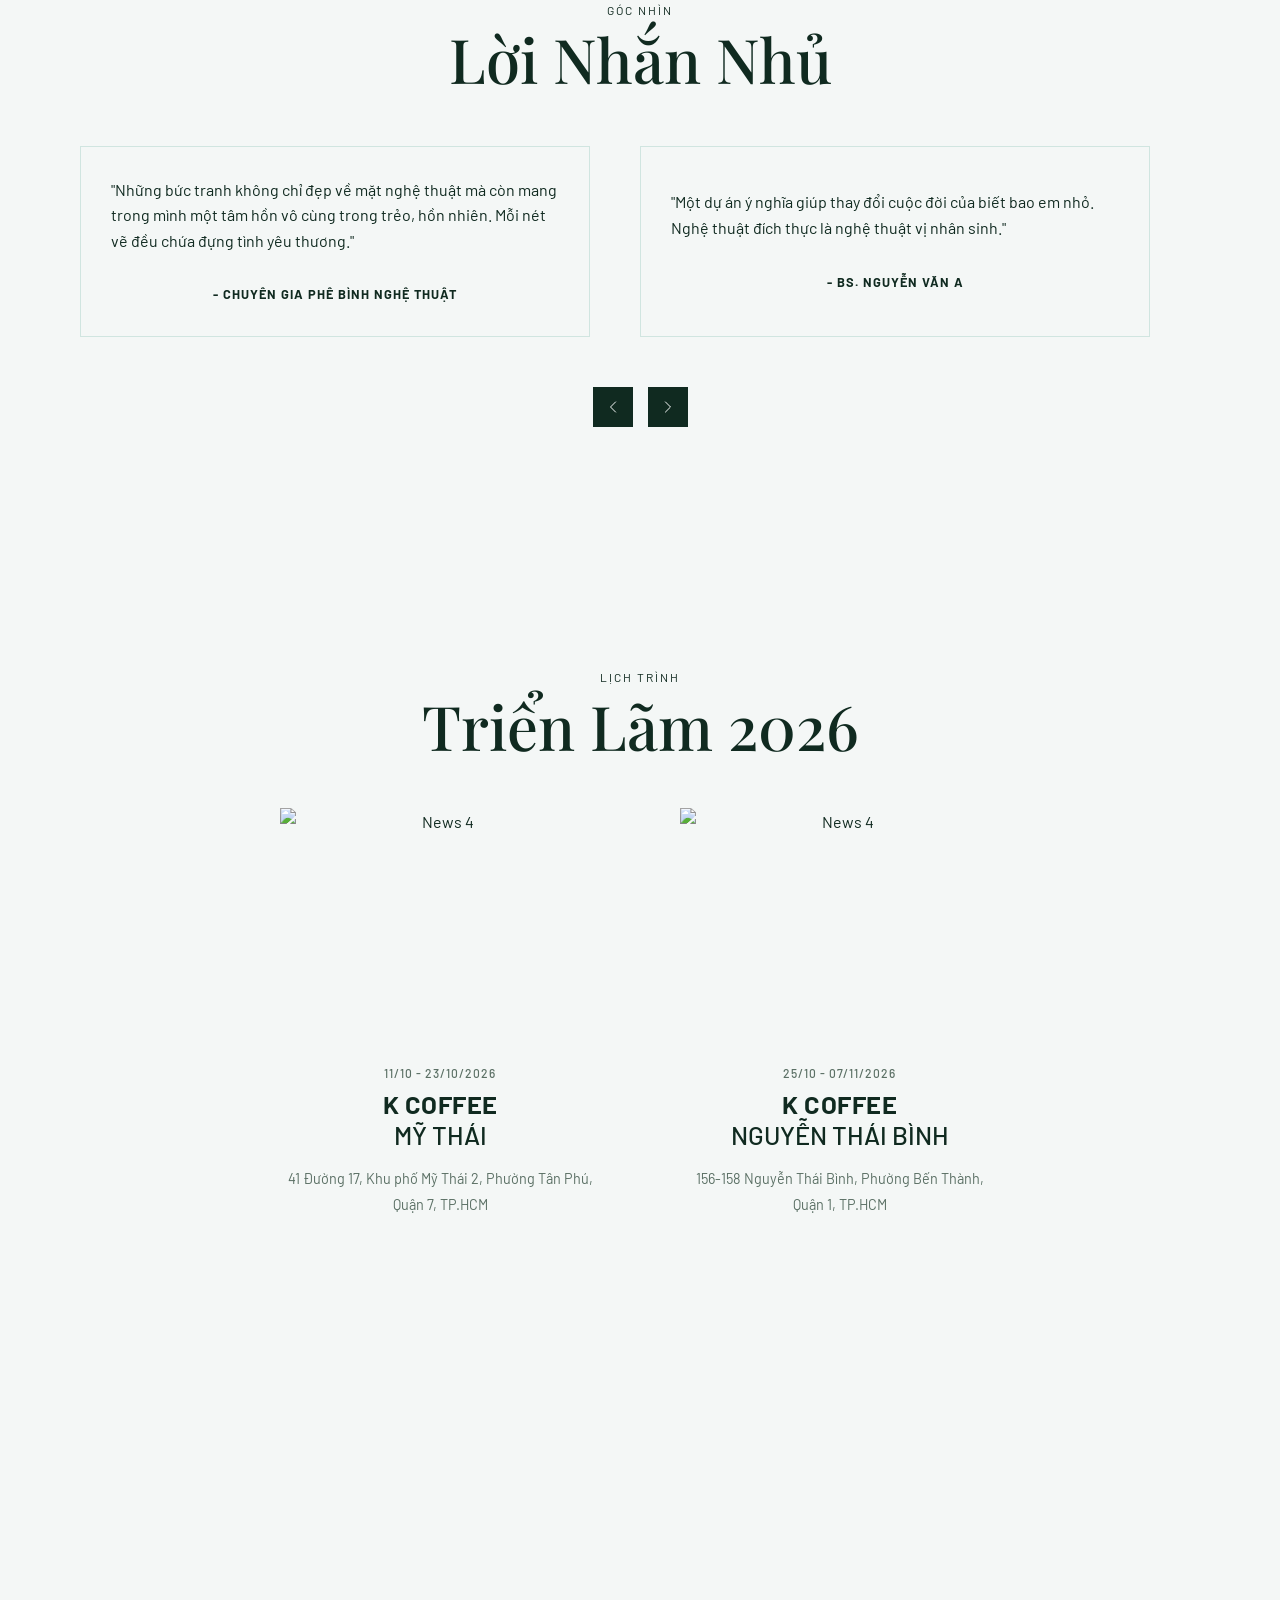
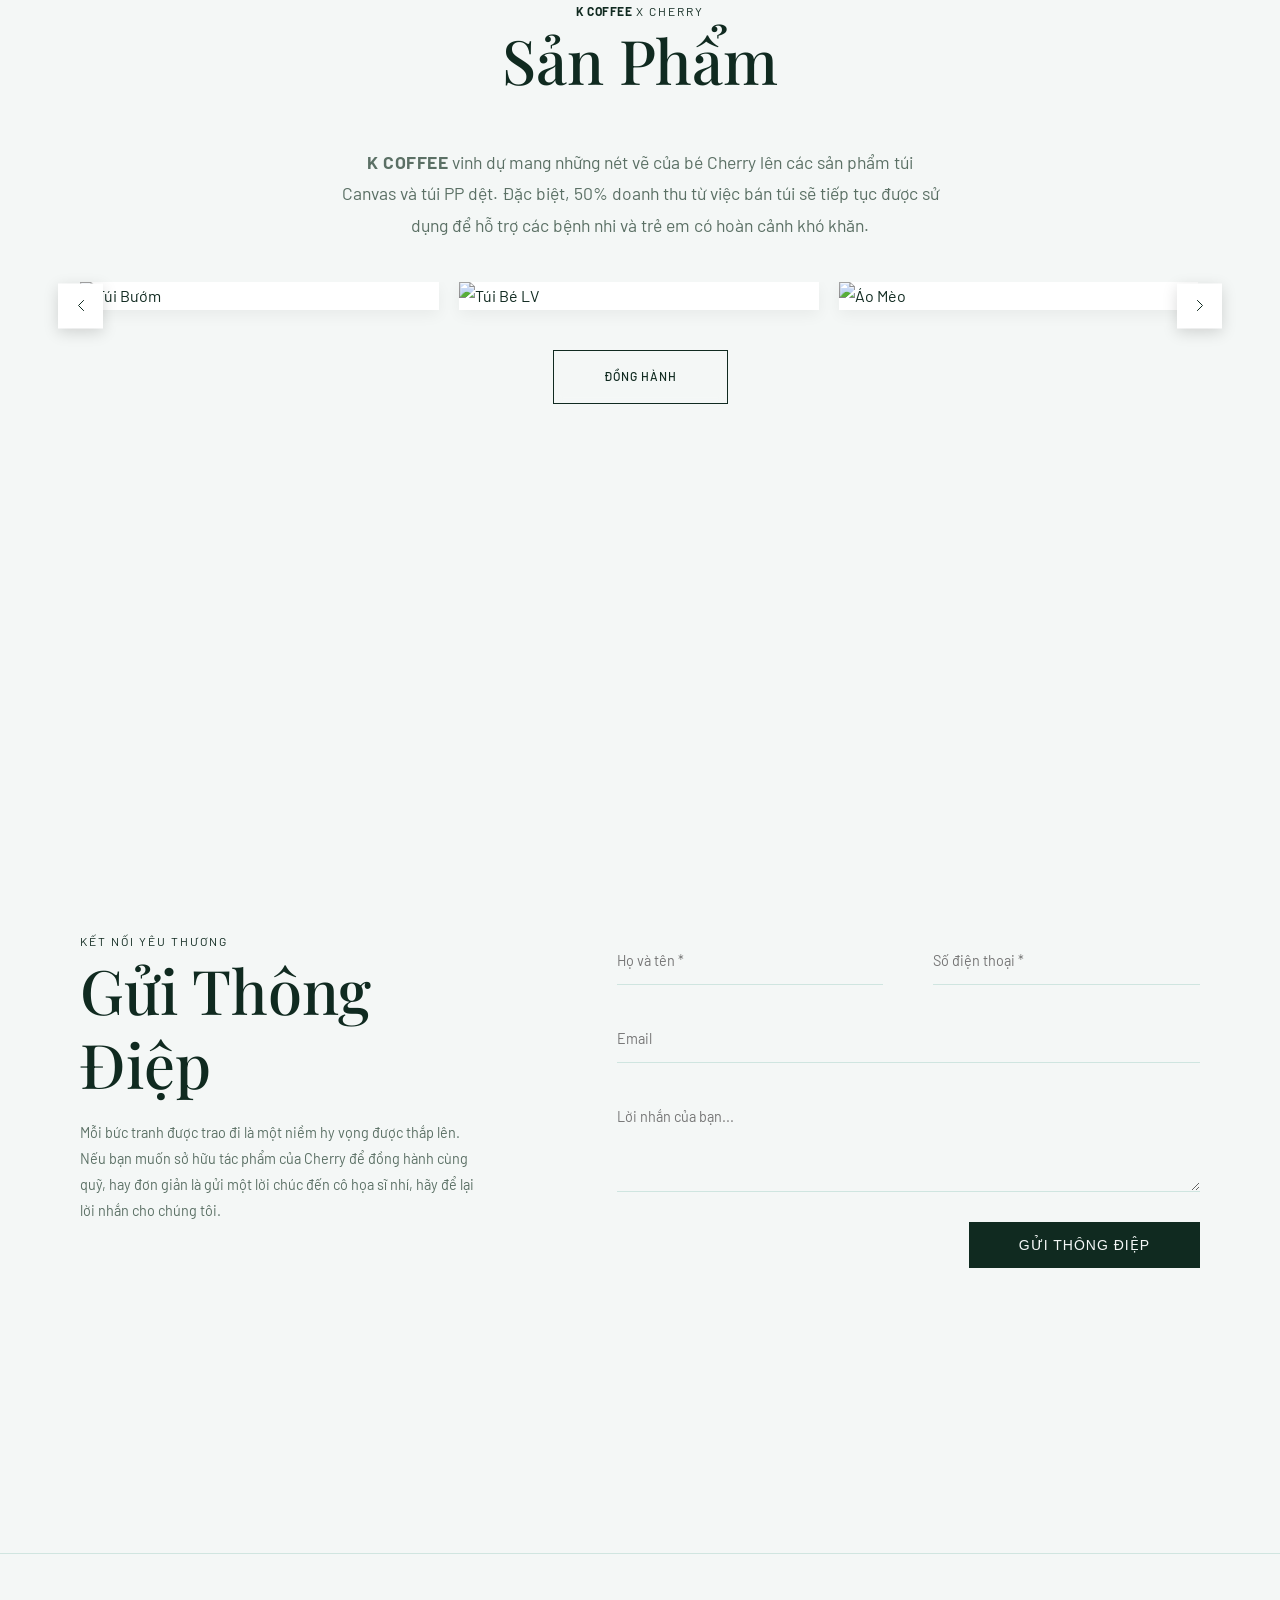
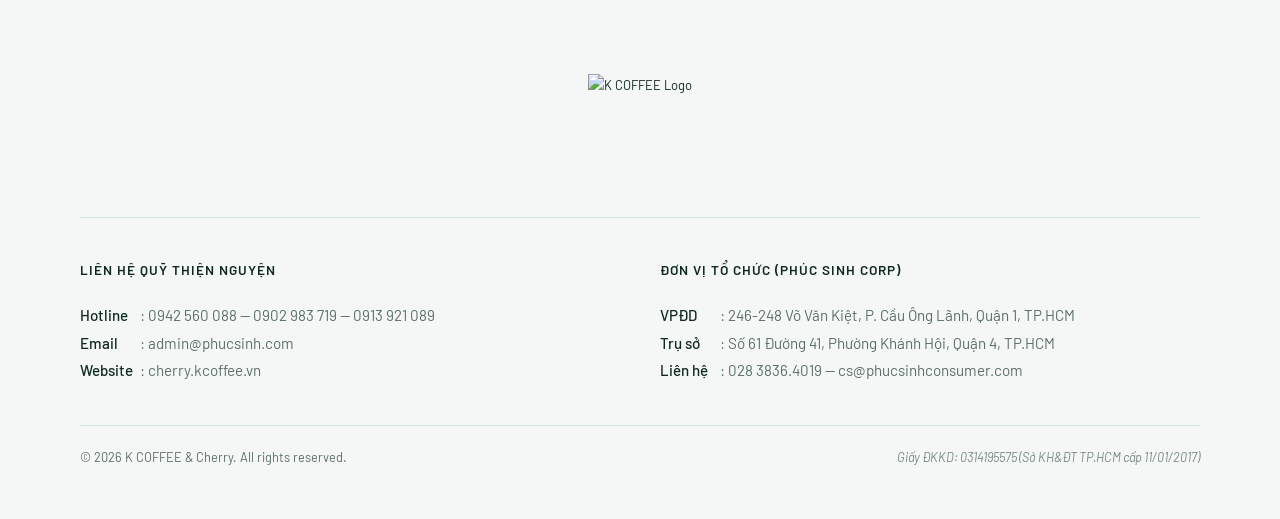
==== commit 8a4d5da3: "Update index.html" ====
--- a/index.html
+++ b/index.html
@@ -17,14 +17,14 @@
     <meta property="og:type" content="website">
     <meta property="og:url" content="https://vutranpk.github.io/cherry/">
     <meta property="og:title" content="Triển Lãm Tranh Cherry x K COFFEE | Sắc Màu Yêu Thương">
-    <meta property="og:description" content="Khám phá hành trình hội họa và 130+ tác phẩm đầy cảm xúc của họa sĩ nhí 11 tuổi Cherry. Chung tay lan tỏa yêu thương vì cộng đồng cùng K COFFEE.">
+    <meta property="og:description" content="Khám phá hành trình hội họa và 130+ tác phẩm đầy cảm xúc của họa sĩ nhí 11 tuổi Cherry. Chung tay chia sẻ yêu thương vì cộng đồng cùng K COFFEE.">
     <meta property="og:image" content="https://vutranpk.github.io/cherry/bannerhero.jpg">
 
     <!-- Twitter -->
     <meta property="twitter:card" content="summary_large_image">
     <meta property="twitter:url" content="https://vutranpk.github.io/cherry/">
     <meta property="twitter:title" content="Triển Lãm Tranh Cherry x K COFFEE | Sắc Màu Yêu Thương">
-    <meta property="twitter:description" content="Khám phá hành trình hội họa và 130+ tác phẩm đầy cảm xúc của họa sĩ nhí 11 tuổi Cherry. Chung tay lan tỏa yêu thương vì cộng đồng cùng K COFFEE.">
+    <meta property="twitter:description" content="Khám phá hành trình hội họa và 130+ tác phẩm đầy cảm xúc của họa sĩ nhí 11 tuổi Cherry. Chung tay chia sẻ yêu thương vì cộng đồng cùng K COFFEE.">
     <meta property="twitter:image" content="https://vutranpk.github.io/cherry/bannerhero.jpg">
     <!-- Google Fonts -->
     <link href="https://fonts.googleapis.com/css2?family=Barlow:wght@300;400;500;600;700&family=Playfair+Display:wght@400;500;600;700&display=swap" rel="stylesheet">
@@ -150,7 +150,7 @@
             width: 100%;
             transform: translateY(-50%);
             font-size: 28vw;
-            font-family: var(--f-sans);
+            font-family: var(--f-script);
             font-weight: 300;
             color: var(--c-accent);
             opacity: 0.03;
@@ -158,6 +158,7 @@
             pointer-events: none;
             letter-spacing: -5px;
             overflow: hidden;
+            text-transform: capitalize;
         }
         .hero { 
             min-height: 100vh; 
@@ -195,6 +196,7 @@
             text-transform: uppercase;
             letter-spacing: 2px;
             color: var(--c-text);
+            font-weight: var(--fw-regular);
         }
         
         .pill-btn {
@@ -305,11 +307,11 @@
         .metric-item:hover { background: rgba(255,255,255,0.03); }
         .metric-item-featured { background: var(--c-bg-hero); color: var(--c-bg); justify-content: space-between; }
         .metric-item-featured:hover { background: var(--c-text); }
-        .metric-item-featured .metric-desc { color: var(--c-bg); font-weight: 600; }
+        .metric-item-featured .metric-desc { color: var(--c-bg); font-weight: var(--fw-bold); }
         .metric-item-featured .vibe-heading { color: var(--c-bg); }
-        .metric-label { font-size: 0.8rem; text-transform: uppercase; letter-spacing: 2px; color: var(--c-text-mut); margin-bottom: var(--sp-lg); }
-        .metric-value { font-size: clamp(3rem, 5vw, 4.5rem); font-family: var(--f-sans); line-height: 1; margin: auto 0 10px; font-weight: 700; letter-spacing: -2px; }
-        .metric-desc { font-size: 1rem; color: var(--c-text); text-transform: uppercase; letter-spacing: 1px; }
+        .metric-label { font-size: 0.8rem; text-transform: uppercase; letter-spacing: 2px; color: var(--c-text-mut); margin-bottom: var(--sp-lg); font-weight: var(--fw-bold); }
+        .metric-value { font-size: clamp(3rem, 5vw, 4.5rem); font-family: var(--f-sans); line-height: 1; margin: auto 0 10px; font-weight: var(--fw-bold); letter-spacing: -2px; }
+        .metric-desc { font-size: 1rem; color: var(--c-text); text-transform: uppercase; letter-spacing: 1px; font-weight: var(--fw-bold)  }
 
         .author-split { display: grid; grid-template-columns: 1fr 1fr; min-height: 100vh; background: var(--c-bg); }
         .author-content-wrap { padding: var(--sp-xl) var(--sp-xl); display: flex; flex-direction: column; justify-content: center; padding-left: calc(max(var(--sp-lg), (100vw - 1400px) / 2)); }
@@ -341,8 +343,8 @@
             gap: 5vw;
             will-change: transform;
         }
-        .gallery-intro { flex: 0 0 30vw; display: flex; flex-direction: column; justify-content: flex-start; }
-        .gallery-ending { flex: 0 0 40vw; display: flex; flex-direction: column; justify-content: flex-start; }
+        .gallery-intro { flex: 0 0 30vw; display: flex; flex-direction: column; justify-content: center; }
+        .gallery-ending { flex: 0 0 40vw; display: flex; flex-direction: column;     justify-content: center; padding: var(--sp-md); }
         .gallery-ending-title { font-size: var(--fs-h2);font-family: var(--f-script); line-height: 1; margin-bottom: var(--sp-md); white-space: nowrap; }
 
         .art-card { height: 60vh; position: relative; display: flex; flex-direction: column; justify-content: flex-start; gap: 20px; flex: none; }
@@ -351,6 +353,10 @@
         }
         .art-card-info {
             text-align: center;
+        }
+        .art-card-price {
+            font-weight: var(--fw-bold);
+            color:  #e61b1b;
         }
         .art-card-badge {
             background-image: linear-gradient(to right, #e61b1b, #ff6f00);
@@ -400,7 +406,7 @@
         .impact-desc{margin: 0 auto;}
         .impact-stats-wrap {max-width: 800px; margin: var(--sp-md) auto; display: flex; justify-content: space-between; gap: var(--sp-md);}
         .impact-stat-item {text-align: center;}
-        .impact-number { font-size: clamp(3.5rem, 6vw, 5rem); font-family: var(--f-sans); font-weight: 700; color: var(--c-accent); line-height: 1; margin-bottom: 15px; letter-spacing: -2px; }
+        .impact-number { font-size: clamp(3.5rem, 6vw, 5rem); font-family: var(--f-sans); font-weight:var(--fw-bold); color: var(--c-accent); line-height: 1; margin-bottom: 15px; letter-spacing: -2px; }
         .impact-label { font-size: var(--fs-small); text-transform: uppercase; letter-spacing: 1px; color: var(--c-text-mut); }
         .impact-sub { font-size: 0.85rem; color: var(--c-text-mut); margin-top: 5px; }
         
@@ -419,11 +425,11 @@
         #merch, #contact { min-height: 100vh; display: flex; align-items: center; width: 100%; }
         #schedule .container, #merch .container, #contact .container { width: 100%; }
         #schedule .container { display: flex; flex-direction: column; align-items: center; text-align: center; }
-        .schedule-timeline { border-left: none; padding-left: 0; position: relative; margin-top: var(--sp-sm); text-align: center; max-width: 600px; width: 100%; }
+        .schedule-timeline { border-left: none; padding-left: 0; position: relative; margin-top: var(--sp-sm); text-align: center; width: 100%; display: flex; gap: var(--sp-lg); justify-content: center; }
         .schedule-item { position: relative; margin-bottom: var(--sp-sm);; border-bottom: 1px dashed rgba(255,255,255,0.1); }
         .schedule-item:last-child { margin-bottom: 0; border-bottom: none; padding-bottom: 0; }
         .schedule-dot { display: none; }
-        .schedule-date { font-size: var(--fs-small); color: var(--c-text-mut); margin-bottom: 5px; text-transform: uppercase; letter-spacing: 1px; }
+        .schedule-date { font-size: var(--fs-small); color: var(--c-text-mut); margin-bottom: 5px; text-transform: uppercase; letter-spacing: 1px; font-weight: var(--fw-medium); }
         .schedule-venue { font-size: var(--fs-h3); font-weight: var(--fw-medium); margin-bottom: var(--sp-xs); text-transform: uppercase; }
         .schedule-details { font-size: var(--fs-body); color: var(--c-text-mut); max-width: 500px; }
 
@@ -437,7 +443,7 @@
         .merch-img-back:hover { opacity: 1; transform: scale(1.04) translateY(-4px); z-index: 3; }
 
         #contact { background: var(--c-bg); overflow: hidden; }
-        .contact-grid { display: grid; grid-template-columns: 5fr 7fr; gap: var(--sp-xl); align-items: start; }
+        .contact-grid { display: grid; grid-template-columns: 5fr 7fr; gap: var(--sp-xl); align-items: center; }
         .contact-desc { margin-bottom: var(--sp-md); }
         .contact-info-list { font-size: 14px; color: var(--c-text-mut); line-height: 2; }
         .contact-info-list p i { margin-right: 10px; }
@@ -504,7 +510,7 @@
                 transition: right 0.3s ease; z-index: 999; overflow-y: auto; padding: var(--sp-lg);
             }
             .nav-links.active { right: 0; }
-            .nav-links a { font-size: 1.2rem; font-weight: 600; }
+            .nav-links a { font-size: 1.2rem; font-weight: var(--fw-regular); }
             
             /* Hero */
             .hero { padding-top: 100px !important; }
@@ -577,7 +583,7 @@
             scroll-snap-align: start;
             display: flex;
             flex-direction: column;
-            gap: var(--sp-sm);
+            gap: var(--sp-xs);
         }
         .news-card img {
             width: 100%;
@@ -589,40 +595,42 @@
             font-size: var(--fs-body); 
             line-height: 1.4; 
             margin-bottom: 10px; 
-            font-weight: 500; 
+            font-weight: var(--fw-medium); 
             display: -webkit-box;
             -webkit-line-clamp: 2;
             -webkit-box-orient: vertical;
             overflow: hidden;
             text-overflow: ellipsis;
         }
-        .news-link { font-size: var(--fs-small); font-weight: 600; color: var(--c-accent); text-transform: uppercase; letter-spacing: 1px; text-decoration: none; }
+        .news-link { font-size: var(--fs-small); font-weight: var(--fw-medium); color: var(--c-accent); text-transform: uppercase; letter-spacing: 1px; text-decoration: none; }
         
         .testimonial-slider {
             display: flex; gap: var(--sp-md); overflow-x: auto; scroll-snap-type: x mandatory; scrollbar-width: none;
         }
         .testimonial-slider::-webkit-scrollbar { display: none; }
         .testi-item { 
-            flex: 0 0 calc(40% - var(--sp-md));
+            flex: 0 0 calc(50% - var(--sp-md));
             scroll-snap-align: center;
             padding: var(--sp-sm);
             background: var(--c-bg);
             display: flex;
             flex-direction: column;
             justify-content: center;
-    border: 1px solid var(--c-border);
+            border: 1px solid var(--c-border);
+            align-items: center;
         }
         .testi-quote { font-family: var(--f-sans); font-size: 1rem; line-height: 1.6; margin-bottom: var(--sp-sm); text-align: left; }
-        .testi-author { font-size: 0.8rem; text-transform: uppercase; letter-spacing: 1px; text-align: left; font-weight: bold; }
+        .testi-author { font-size: 0.8rem; text-transform: uppercase; letter-spacing: 1px; text-align: left; font-weight: var(--fw-bold); }
         
         @media (max-width: 1023px) {
             .news-card { flex: 0 0 calc(50% - (var(--sp-lg) / 2)); }
         }
         @media (max-width: 767px) {
-            .testi-item { flex: 0 0 84vw; }
-        }
-        @media (max-width: 767px) {
-            .news-card { flex: 0 0 50vw; }
+            .testi-item { flex: 0 0 100%; }
+            .news-card { flex: 0 0 50%; }
+            .schedule-timeline {
+                flex-direction: column;
+            }
         }
                 .testi-nav { display: flex; justify-content: center; gap: 15px; margin-top: var(--sp-md); }
         .testi-nav-btn { background: var(--c-text); color: var(--c-bg); border: none; width: 40px; height: 40px; cursor: pointer; transition: opacity 0.3s ease; }
@@ -719,7 +727,7 @@
             background: #d32f2f;
             color: #fff;
             font-family: var(--f-sans);
-            font-weight: 900;
+            font-weight:;
             font-size: 1.5rem;
             padding: 10px 20px;
             transform: rotate(-10deg);
@@ -921,7 +929,7 @@
 
     <!-- HERO SECTION -->
     <section class="hero" id="hero">
-        <div class="watermark">CHERRY</div>
+        <div class="watermark">Cherry</div>
         <div class="container hero-inner">
             <div class="hero-content">
                 <p class="tagline"><span class="brand-kcoffee">K&nbsp;COFFEE</span> x Cherry</p>
@@ -958,7 +966,7 @@
             </div>
             <div class="metric-item">
                 <span class="metric-label">Mục tiêu</span>
-                <h3 class="metric-value" style="font-size: clamp(2rem, 3vw, 2.5rem); line-height: 1.1; margin-top: auto; padding-top: 15px; font-weight: 300;">BV. Nhi Đồng<br>1 & 2</h3>
+                <h3 class="metric-value" style="font-size: clamp(2rem, 3vw, 2.5rem); line-height: 1.1; margin-top: auto; padding-top: 15px; font-weight: var(--fw-medium);">BV. Nhi Đồng<br>1 & 2</h3>
                 <p class="metric-desc">Hỗ trợ bệnh nhi</p>
             </div>
         </div>
@@ -988,6 +996,7 @@
 
     <!-- VIBE GALLERY SECTION (HORIZONTAL SCROLL) -->
     <section id="gallery" class="sticky-container">
+    
         <div class="sticky-wrapper">
             <div class="horizontal-track">
                   <!-- Intro Title -->
@@ -1165,17 +1174,17 @@
             <div class="impact-stats-wrap">
                 <div class="impact-stat-item">
                     <div class="impact-number stat-counter" data-target="51">0</div>
-                    <div class="impact-label">Bức tranh đã bán</div>
+                    <div class="impact-label" style="font-weight: var(--fw-bold);">Bức tranh đã bán</div>
                     <div class="impact-sub">(2024 - 2025)</div>
                 </div>
                 <div class="impact-stat-item">
-                    <div class="impact-number"><span class="stat-counter" data-target="400">0</span><span class="impact-unit">tr</span> +</div>
-                    <div class="impact-label">VNĐ Doanh thu</div>
+                    <div class="impact-number"><span class="stat-counter" data-target="400">0</span>+</div>
+                    <div class="impact-label" style="font-weight: var(--fw-bold);">triệu VNĐ Doanh thu</div>
                     <div class="impact-sub">(Đóng góp 100%)</div>
                 </div>
                 <div class="impact-stat-item">
                     <div class="impact-number impact-number-accent stat-counter" data-target="53">0</div>
-                    <div class="impact-label">Ca phẫu thuật</div>
+                    <div class="impact-label" style="font-weight: var(--fw-bold);">Ca phẫu thuật</div>
                     <div class="impact-sub">(Được hỗ trợ chi phí)</div>
                 </div>
             </div>
@@ -1189,10 +1198,10 @@
 
     <!-- NEWS SLIDER SECTION -->
     <section class="section-padding" id="news" style="background: var(--c-bg); position: relative; overflow: hidden;">
-        <div class="watermark" style="top: 20%; right: -5%; left: auto; transform: none; text-align: right; letter-spacing: -2px;">NEWS</div>
+        <div class="watermark" style="top: 20%; right: -5%; left: auto; transform: none; text-align: right; letter-spacing: -2px;">News</div>
         <div class="container" style="position: relative; z-index: 2;">
             <p class="tagline">Báo Chí & Tin Tức</p>
-            <h2 class="vibe-heading" style="margin-bottom: var(--sp-md);">Lan Tỏa Hành Trình</h2>
+            <h2 class="vibe-heading" style="margin-bottom: var(--sp-md);">Chỉa sẻ Hành Trình</h2>
             <div class="news-slider">
                 <div class="news-card">
                     <img src="https://images.unsplash.com/photo-1531058020387-3be344556be6?auto=format&fit=crop&w=800&q=80" alt="News 1">
@@ -1232,13 +1241,11 @@
 
     <!-- TESTIMONIAL SECTION -->
     <section class="section-padding" id="testimonials" style="background: var(--c-bg); position: relative; overflow: hidden;">
-        <div class="watermark" style="top: 30%; right: -5%; left: auto; transform: none; text-align: right; letter-spacing: -2px;">REVIEW</div>
         <div class="container" style="position: relative; z-index: 2;">
-            <p class="tagline">Góc Nhìn</p>
-            <h2 class="vibe-heading" style="margin-bottom: var(--sp-md);">Lời Nhắn Nhủ</h2>
+            <p class="tagline" style=" text-align:center;">Góc Nhìn</p>
+            <h2 class="vibe-heading" style="margin-bottom: var(--sp-md); text-align:center;">Lời Nhắn Nhủ</h2>
             <div class="testimonial-wrapper" style="position: relative;">
                 <div class="testimonial-slider" id="testi-slider">
-
                 <div class="testi-item">
                     <p class="testi-quote">"Những bức tranh không chỉ đẹp về mặt nghệ thuật mà còn mang trong mình một tâm hồn vô cùng trong trẻo, hồn nhiên. Mỗi nét vẽ đều chứa đựng tình yêu thương."</p>
                     <p class="testi-author">- Chuyên gia phê bình nghệ thuật</p>
@@ -1272,32 +1279,34 @@
             <div class="schedule-timeline">
                 
                 <!-- Event 1 -->
-                <div class="schedule-item">
-                    <div class="schedule-dot schedule-dot-active"></div>
-                    <p class="schedule-date schedule-date-active">11/10 - 23/10/2026</p>
-                    <h3 class="schedule-venue"><span class="brand-kcoffee">K&nbsp;COFFEE</span> Mỹ Thái</h3>
-                    <p class="vibe-text">41 Đường 17, Khu phố Mỹ Thái 2, Phường Tân Phú, Quận 7, TP.HCM</p>
+                 <div class="news-card">
+                    <img src="https://images.unsplash.com/photo-1504711434969-e33886168f5c?auto=format&fit=crop&w=800&q=80" alt="News 4">
+                    <div class="news-content">
+                        <div class="schedule-dot schedule-dot-active"></div>
+                        <p class="schedule-date schedule-date-active">11/10 - 23/10/2026</p>
+                        <h3 class="schedule-venue"><span class="brand-kcoffee">K&nbsp;COFFEE</span><br/>Mỹ Thái</h3>
+                        <p class="vibe-text">41 Đường 17, Khu phố Mỹ Thái 2, Phường Tân Phú, Quận 7, TP.HCM</p>
+                    </div>
                 </div>
-                
-                <!-- Event 2 -->
-                <div class="schedule-item">
-                    <div class="schedule-dot schedule-dot-upcoming"></div>
-                    <p class="schedule-date schedule-date-upcoming">25/10 - 07/11/2026</p>
-                    <h3 class="schedule-venue schedule-venue-upcoming"><span class="brand-kcoffee">K&nbsp;COFFEE</span> Nguyễn Thái Bình</h3>
-                    <p class="vibe-text">156-158 Nguyễn Thái Bình, Phường Bến Thành, Quận 1, TP.HCM</p>
+                <div class="news-card">
+                    <img src="https://images.unsplash.com/photo-1504711434969-e33886168f5c?auto=format&fit=crop&w=800&q=80" alt="News 4">
+                    <div class="news-content">
+                        <div class="schedule-dot schedule-dot-upcoming"></div>
+                        <p class="schedule-date schedule-date-upcoming">25/10 - 07/11/2026</p>
+                        <h3 class="schedule-venue schedule-venue-upcoming"><span class="brand-kcoffee">K&nbsp;COFFEE</span><br/>Nguyễn Thái Bình</h3>
+                        <p class="vibe-text">156-158 Nguyễn Thái Bình, Phường Bến Thành, Quận 1, TP.HCM</p>
+                    </div>
                 </div>
-
             </div>
         </div>
     </section>
 
     <!-- MERCHANDISE SECTION -->
     <section class="section-padding" id="merch" style="background: var(--c-bg); position: relative; overflow: hidden;">
-        <div class="watermark" style="top: 15%; right: -5%; left: auto; transform: none; text-align: right; letter-spacing: -2px;">MERCH</div>
         <div class="container" style="position: relative; z-index: 2;">
-            <p class="tagline"><span class="brand-kcoffee">K&nbsp;COFFEE</span> x Cherry</p>
-            <h2 class="vibe-heading" style="margin-bottom: var(--sp-md);">Sản phẩm &<br/>Lan tỏa yêu thương</h2>
-            <div style="max-width: 600px; margin-bottom: 40px; font-size: 1.1rem; color: var(--c-text-mut);">
+            <p class="tagline" style=" text-align:center;"><span class="brand-kcoffee">K&nbsp;COFFEE</span> x Cherry</p>
+            <h2 class="vibe-heading" style="margin-bottom: var(--sp-md); text-align:center;">Sản phẩm</h2>
+            <div style="max-width: 600px; margin:0 auto  40px auto; font-size: 1.1rem; color: var(--c-text-mut); text-align:center;">
                 <p><span class="brand-kcoffee">K&nbsp;COFFEE</span> vinh dự mang những nét vẽ của bé Cherry lên các sản phẩm túi Canvas và túi PP dệt. Đặc biệt, 50% doanh thu từ việc bán túi sẽ tiếp tục được sử dụng để hỗ trợ các bệnh nhi và trẻ em có hoàn cảnh khó khăn.</p>
             </div>
             
@@ -1331,7 +1340,7 @@
                 </div>
                 <button class="merch-nav merch-next"><svg width="20" height="20" viewBox="0 0 24 24" fill="none" stroke="currentColor" stroke-width="1.2" stroke-linecap="square" stroke-linejoin="miter" style="vertical-align: middle;"><polyline points="9 18 15 12 9 6"></polyline></svg></button>
             </div>
-            <div style="text-align: left;"><a href="#" class="pill-btn" style="margin-top: 20px;">Đồng hành</a></div>
+            <div style="text-align: center;"><a href="#" class="pill-btn" style="margin-top: 20px;">Đồng hành</a></div>
         </div>
     </section>
       <!-- CONTACT SECTION -->
@@ -1368,30 +1377,31 @@
         <div class="container">
             <!-- Footer Branding -->
             <div style="text-align: center; margin-bottom: var(--sp-xl);">
-                <h2 class="vibe-heading" style="font-size: clamp(2rem, 5vw, 3rem); font-weight: 300; margin-bottom: 10px;">Cherry <span style="font-family: var(--f-sans); font-weight: 300; font-size: 0.6em; opacity: 0.5; vertical-align: middle;">&times;</span> K COFFEE</h2>
-                <p style="font-size: 0.85rem; letter-spacing: 2px; text-transform: uppercase; color: var(--c-text-mut);">Lan Tỏa Yêu Thương</p>
+                <img style="max-width: 300px; width: 60%;" src="logokc2.png" alt="K COFFEE Logo">
+                <!-- <h2 class="vibe-heading" style="font-size: clamp(2rem, 5vw, 3rem); font-weight: 300; margin-bottom: 10px;">Cherry <span style="font-family: var(--f-sans); font-weight: 300; font-size: 0.6em; opacity: 0.5; vertical-align: middle;">&times;</span> K COFFEE</h2>
+                <p style="font-size: 0.85rem; letter-spacing: 2px; text-transform: uppercase; color: var(--c-text-mut);">Chia sẻ Yêu Thương</p> -->
             </div>
 
             <!-- Footer Info -->
             <div style="display: grid; grid-template-columns: repeat(auto-fit, minmax(280px, 1fr)); gap: 40px; border-top: 1px solid var(--c-border); border-bottom: 1px solid var(--c-border); padding: 40px 0;">
                 
                 <!-- Col 1: Quỹ Thiện Nguyện (Mua tranh) -->
-                <div>
+                <div style="text-align: left;">
                     <h4 style="font-family: var(--f-sans); font-size: 0.85rem; font-weight: 600; text-transform: uppercase; letter-spacing: 1px; color: var(--c-text); margin-bottom: 20px;">Liên Hệ Quỹ Thiện Nguyện</h4>
                     <div style="font-size: 0.95rem; line-height: 1.8; color: var(--c-text-mut);">
-                        <p><strong style="color: var(--c-text); font-weight: 500;">Hotline:</strong> 0942 560 088 — 0902 983 719 — 0913 921 089</p>
-                        <p><strong style="color: var(--c-text); font-weight: 500;">Email:</strong> admin@phucsinh.com</p>
-                        <p><strong style="color: var(--c-text); font-weight: 500;">Website:</strong> cherry.kcoffee.vn</p>
+                        <p><strong style="color: var(--c-text); font-weight: 500; width:60px;display: inline-block;">Hotline</strong>: 0942 560 088 — 0902 983 719 — 0913 921 089</p>
+                        <p><strong style="color: var(--c-text); font-weight: 500; width:60px;display: inline-block;">Email</strong>: admin@phucsinh.com</p>
+                        <p><strong style="color: var(--c-text); font-weight: 500; width:60px; display: inline-block;">Website</strong>: cherry.kcoffee.vn</p>
                     </div>
                 </div>
 
                 <!-- Col 2: Đơn vị tổ chức (Phúc Sinh) -->
-                <div>
+                <div style="text-align: left;">
                     <h4 style="font-family: var(--f-sans); font-size: 0.85rem; font-weight: 600; text-transform: uppercase; letter-spacing: 1px; color: var(--c-text); margin-bottom: 20px;">Đơn Vị Tổ Chức (Phúc Sinh Corp)</h4>
                     <div style="font-size: 0.95rem; line-height: 1.8; color: var(--c-text-mut);">
-                        <p><strong style="color: var(--c-text); font-weight: 500;">VPĐD:</strong> 246-248 Võ Văn Kiệt, P. Cầu Ông Lãnh, Quận 1, TP.HCM</p>
-                        <p><strong style="color: var(--c-text); font-weight: 500;">Trụ sở:</strong> Số 61 Đường 41, Phường Khánh Hội, Quận 4, TP.HCM</p>
-                        <p><strong style="color: var(--c-text); font-weight: 500;">Liên hệ:</strong> 028 3836.4019 — cs@phucsinhconsumer.com</p>
+                        <p><strong style="color: var(--c-text); font-weight: 500; width:60px;display: inline-block;">VPĐD</strong>: 246-248 Võ Văn Kiệt, P. Cầu Ông Lãnh, Quận 1, TP.HCM</p>
+                        <p><strong style="color: var(--c-text); font-weight: 500; width:60px;display: inline-block;">Trụ sở</strong>: Số 61 Đường 41, Phường Khánh Hội, Quận 4, TP.HCM</p>
+                        <p><strong style="color: var(--c-text); font-weight: 500; width:60px;display: inline-block;">Liên hệ</strong>: 028 3836.4019 — cs@phucsinhconsumer.com</p>
                     </div>
                 </div>
             </div>
@@ -1399,7 +1409,7 @@
             <!-- Copyright & Legal -->
             <div class="footer-bottom" style="display: flex; flex-wrap: wrap; justify-content: space-between; align-items: center; gap: 15px; padding-top: 20px; font-size: 0.8rem; color: var(--c-text-mut);">
                 <p>&copy; 2026 K COFFEE & Cherry. All rights reserved.</p>
-                <p style="text-align: right; opacity: 0.8;">Giấy ĐKKD: 0314195575 (Sở KH&ĐT TP.HCM cấp 11/01/2017)</p>
+                <p style="text-align: right; opacity: 0.8; font-style: italic;">Giấy ĐKKD: 0314195575 (Sở KH&ĐT TP.HCM cấp 11/01/2017)</p>
             </div>
         </div>
     </footer>
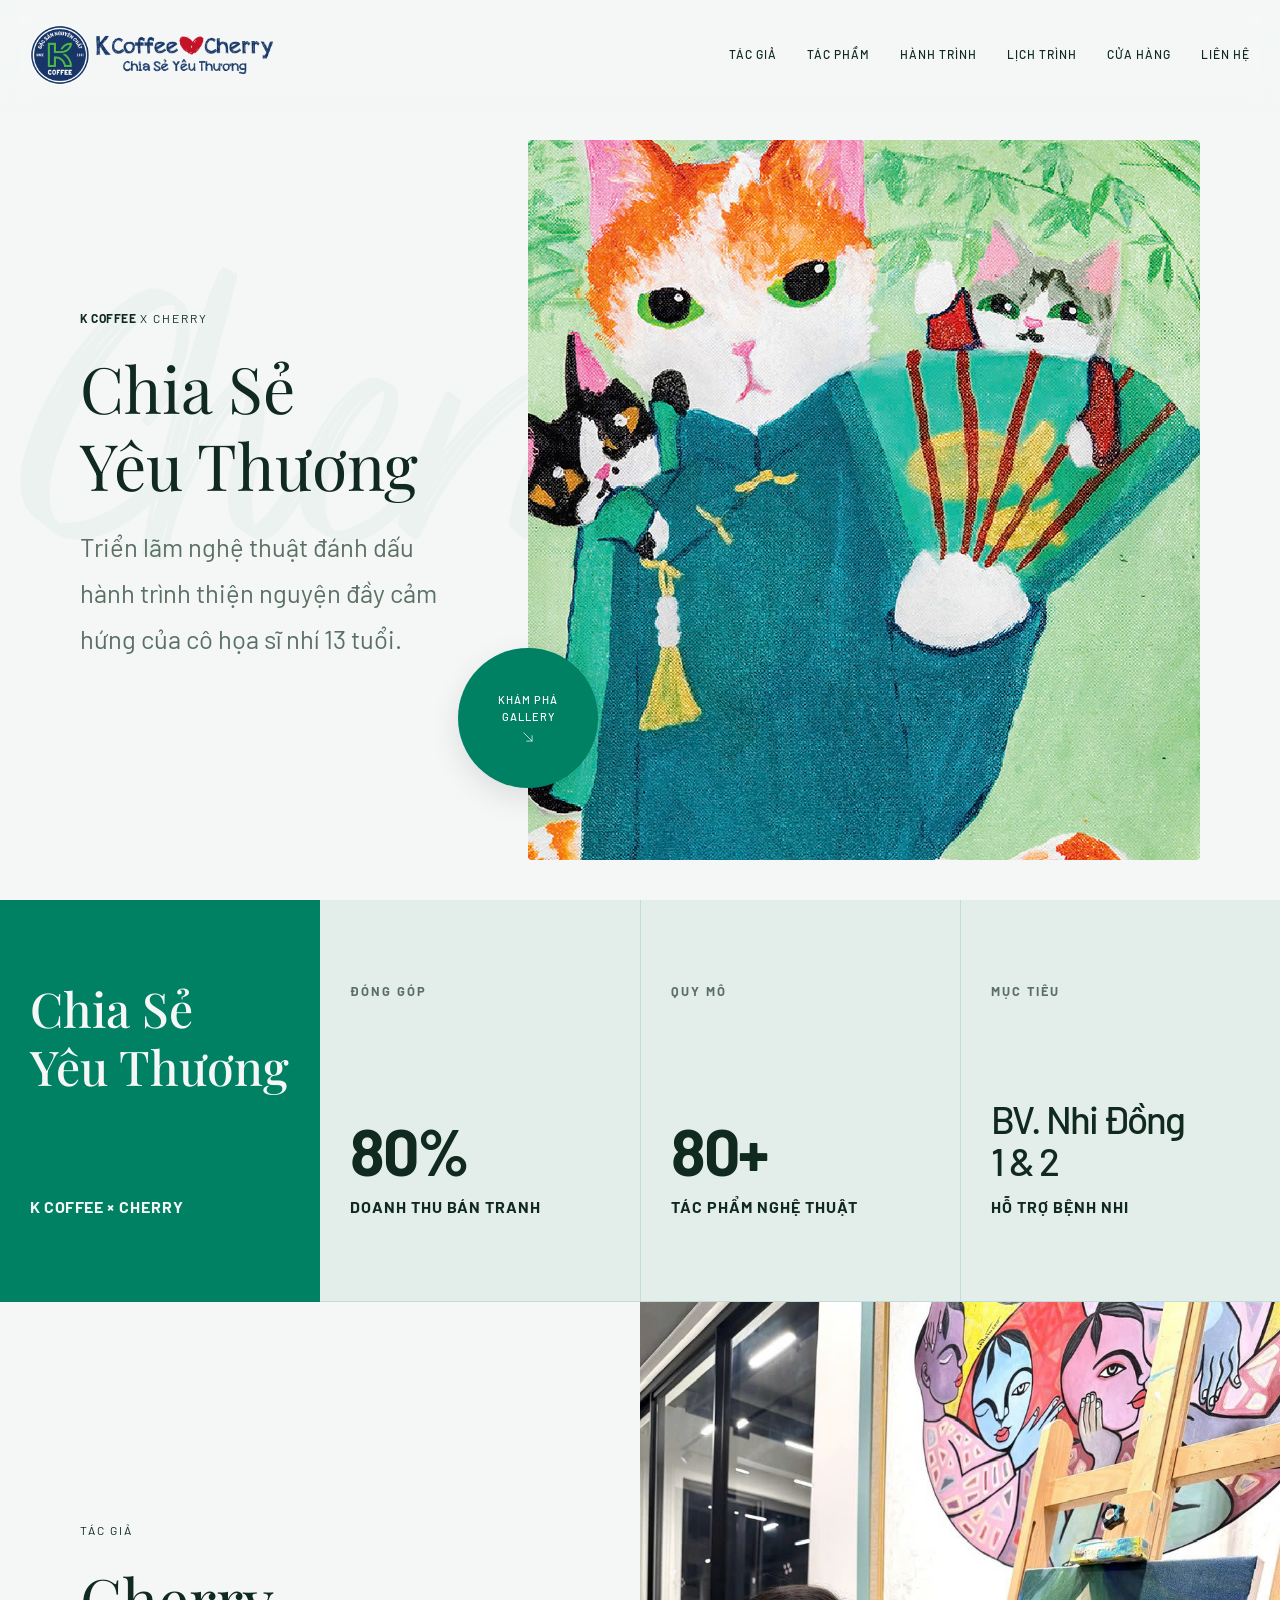
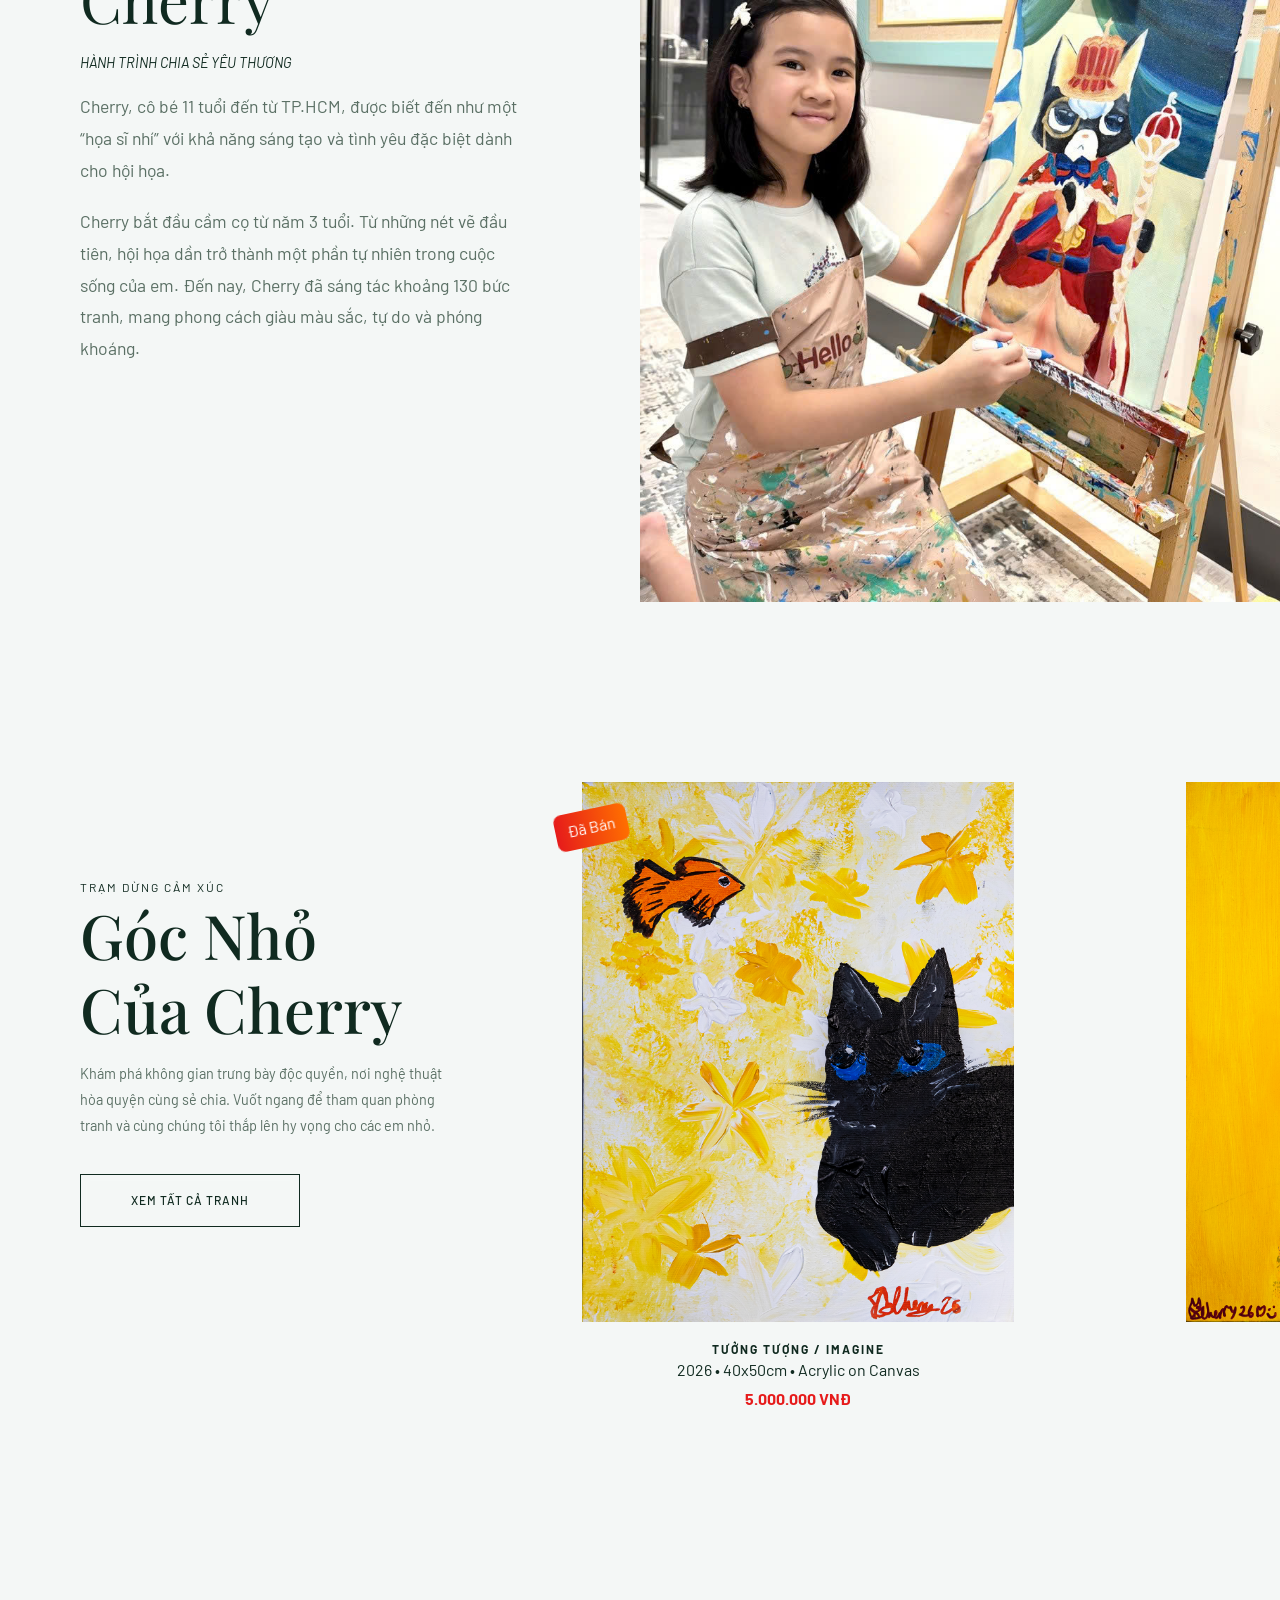
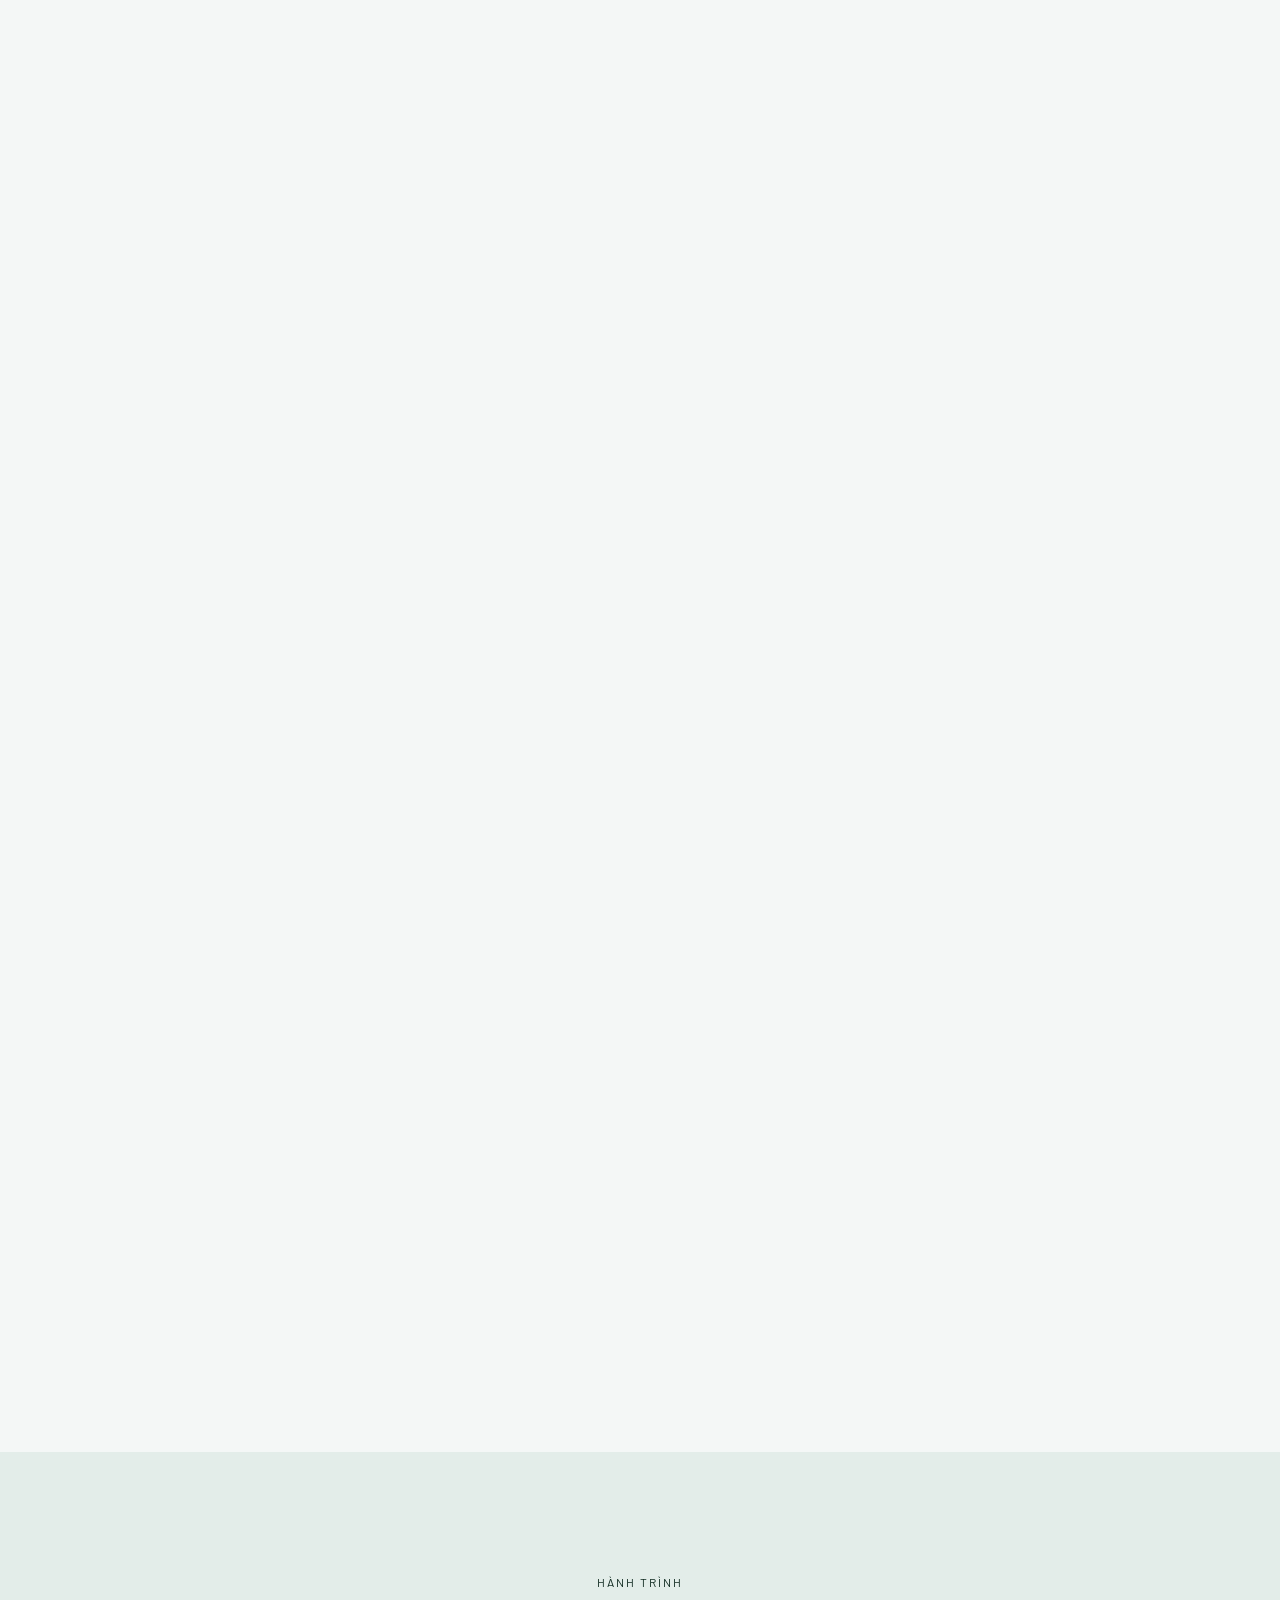
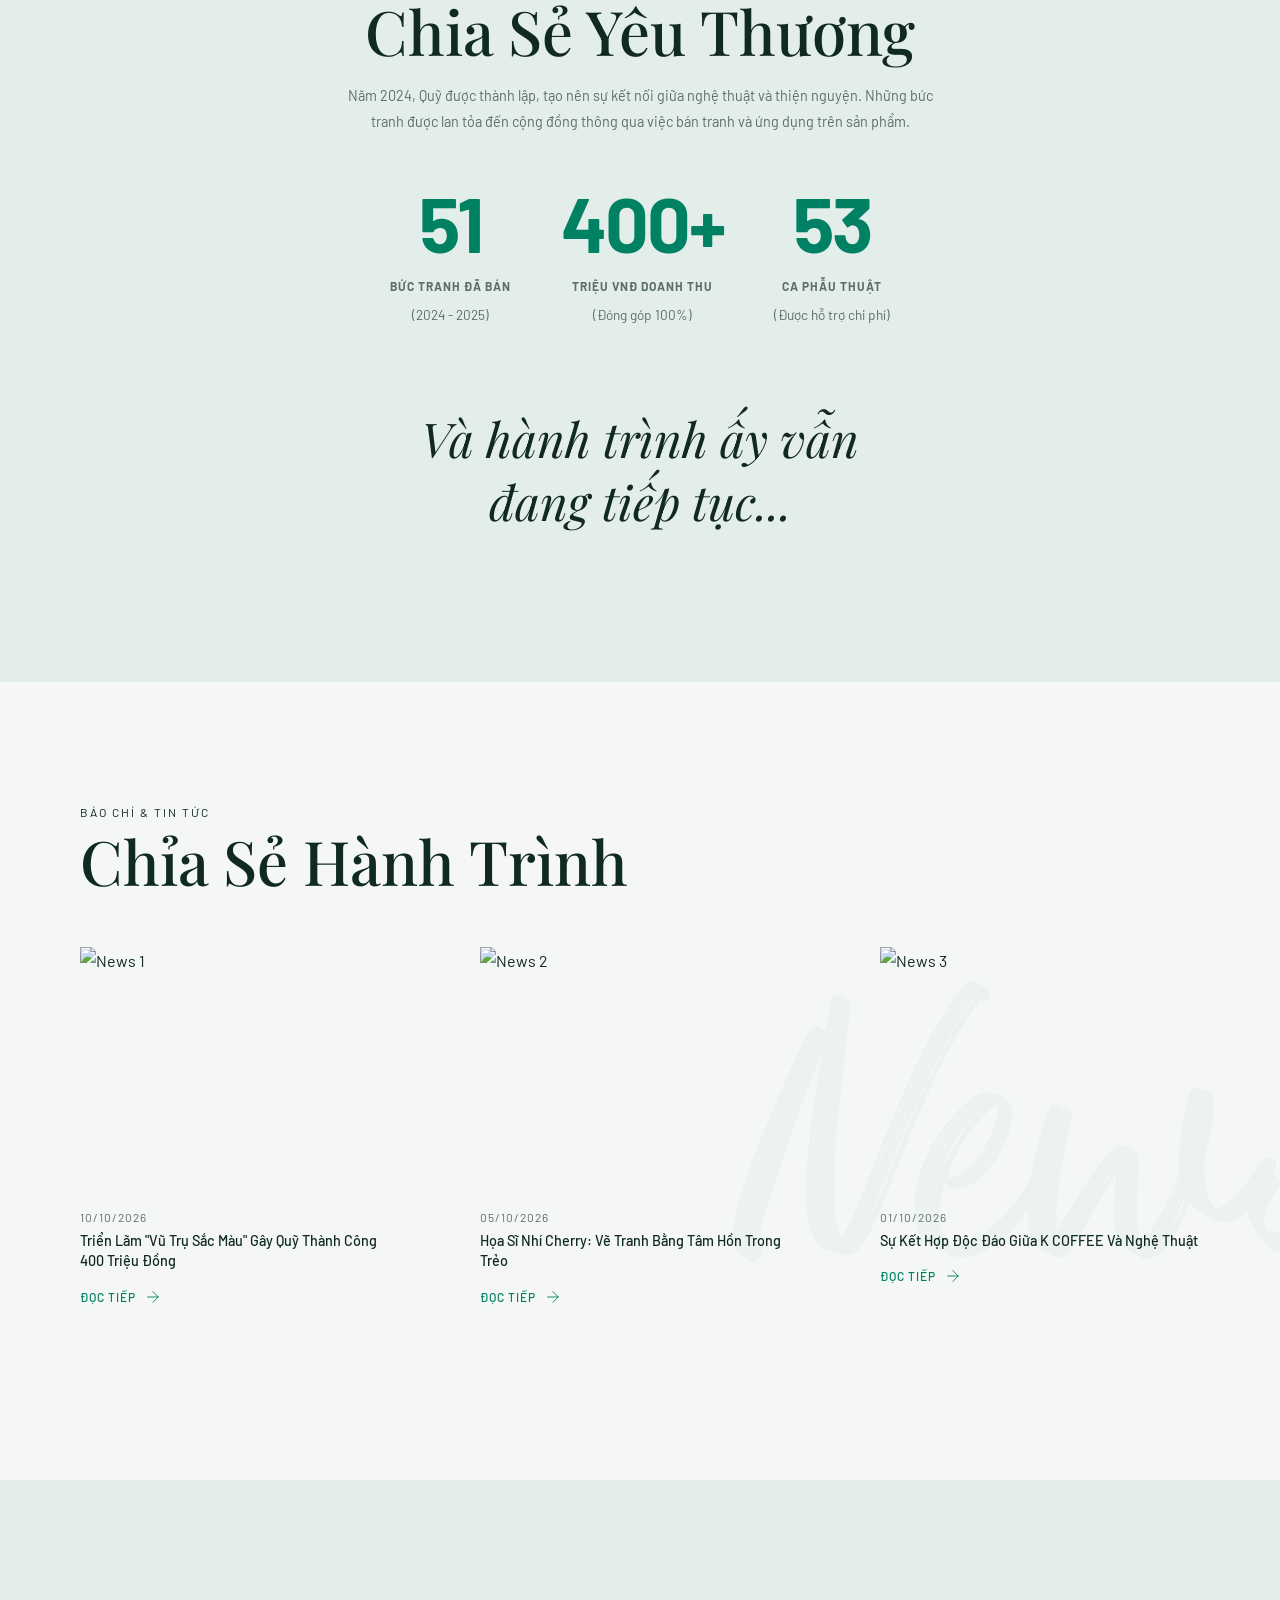
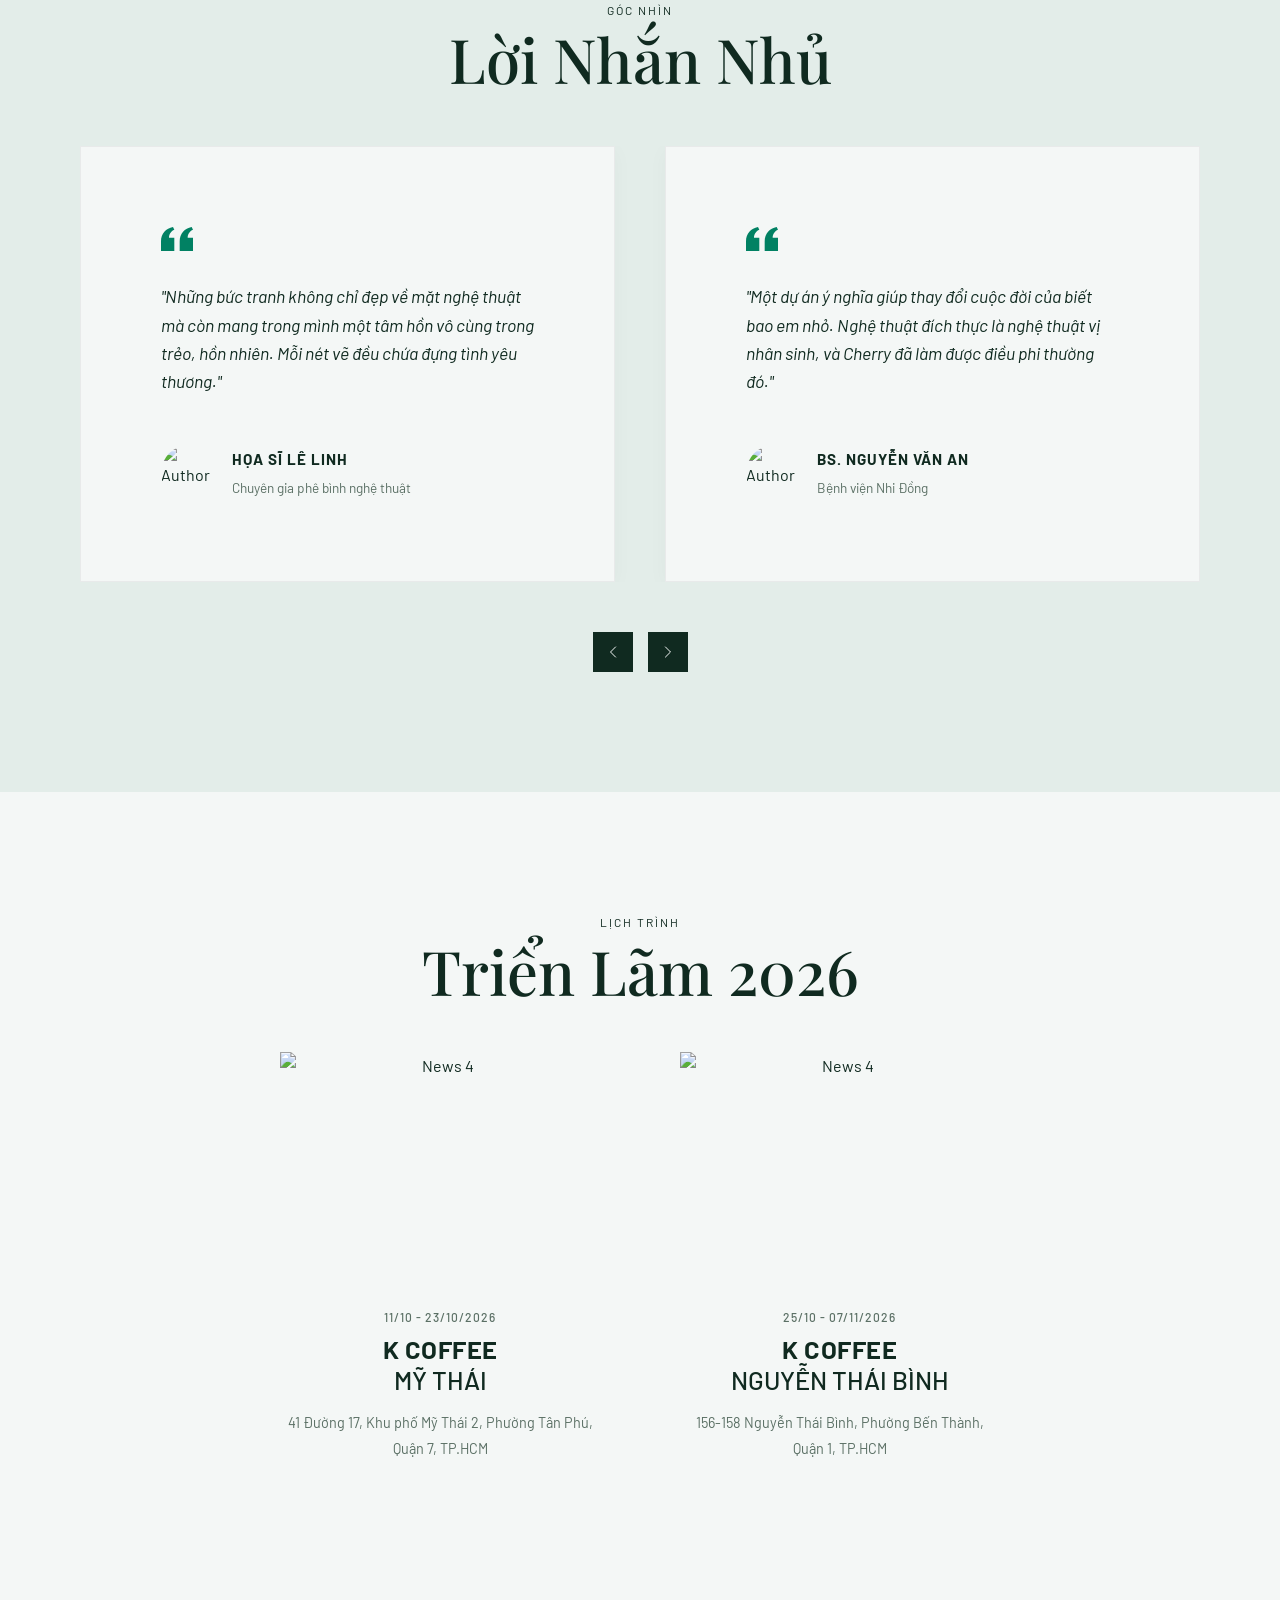
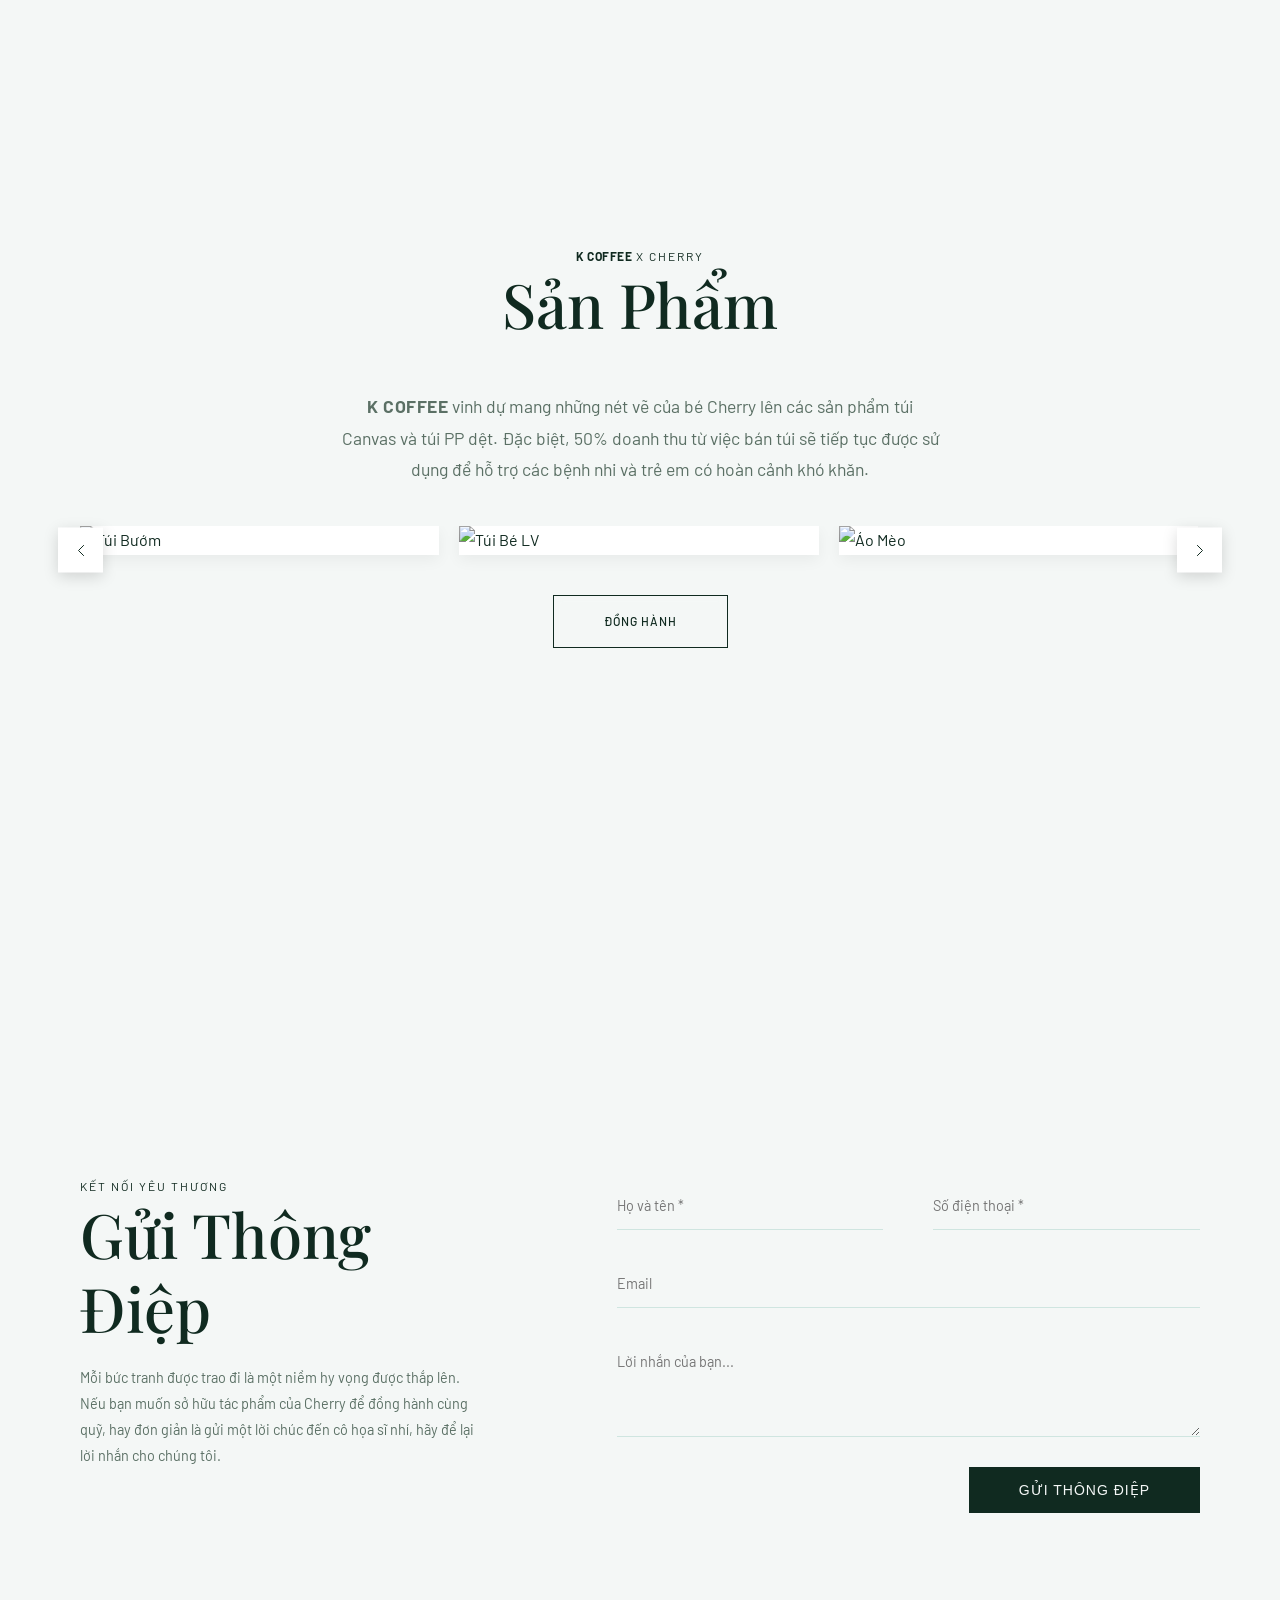
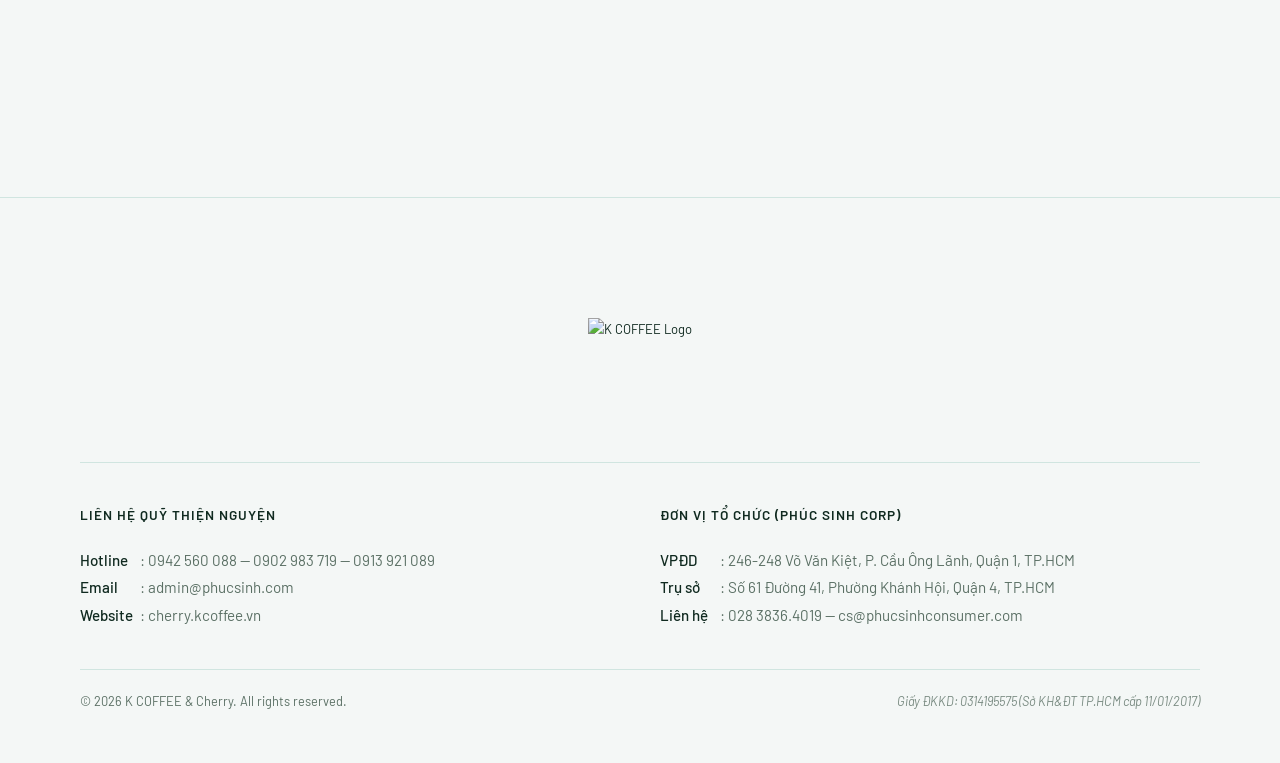
==== commit a1410c65: "Optimize testimonial slider UI and Javascript logic" ====
--- a/index.html
+++ b/index.html
@@ -1,4 +1,4 @@
-<!DOCTYPE html>
+﻿<!DOCTYPE html>
 <html lang="vi">
 <head>
     <meta charset="UTF-8">
@@ -604,25 +604,17 @@
         }
         .news-link { font-size: var(--fs-small); font-weight: var(--fw-medium); color: var(--c-accent); text-transform: uppercase; letter-spacing: 1px; text-decoration: none; }
         
-        .testimonial-slider {
-            display: flex; gap: var(--sp-md); overflow-x: auto; scroll-snap-type: x mandatory; scrollbar-width: none;
-        }
+                .testimonial-slider { display: flex; gap: var(--sp-md); overflow-x: auto; scroll-snap-type: x mandatory; scrollbar-width: none; scroll-behavior: smooth; }
         .testimonial-slider::-webkit-scrollbar { display: none; }
-        .testi-item { 
-            flex: 0 0 calc(50% - var(--sp-md));
-            scroll-snap-align: center;
-            padding: var(--sp-sm);
-            background: var(--c-bg);
-            display: flex;
-            flex-direction: column;
-            justify-content: center;
-            border: 1px solid var(--c-border);
-            align-items: center;
-        }
-        .testi-quote { font-family: var(--f-sans); font-size: 1rem; line-height: 1.6; margin-bottom: var(--sp-sm); text-align: left; }
-        .testi-author { font-size: 0.8rem; text-transform: uppercase; letter-spacing: 1px; text-align: left; font-weight: var(--fw-bold); }
-        
-        @media (max-width: 1023px) {
+        .testi-item { flex: 0 0 calc(50% - (var(--sp-md) / 2)); scroll-snap-align: start; padding: var(--sp-lg); background: var(--c-bg); display: flex; flex-direction: column; justify-content: space-between; align-items: flex-start; border-radius: var(--br-md); box-shadow: 0 4px 20px rgba(0,0,0,0.03); border: 1px solid rgba(0,0,0,0.05); }
+        .testi-quote { font-family: var(--f-sans); font-size: 1.1rem; line-height: 1.6; margin-bottom: var(--sp-md); text-align: left; font-style: italic; color: var(--c-text); }
+        .testi-author-wrap { display: flex; align-items: center; gap: 15px; }
+        .avata-testimonials { width: 56px; height: 56px; overflow: hidden; border-radius: 50%; flex-shrink: 0; }
+        .avata-testimonials img { width: 100%; height: 100%; object-fit: cover; }
+        .testi-author-info { display: flex; flex-direction: column; }
+        .testi-author { font-size: 0.95rem; text-transform: uppercase; letter-spacing: 1px; font-weight: var(--fw-bold); color: var(--c-text); margin: 0; }
+        .testi-role { font-size: 0.85rem; color: var(--c-text-mut); margin: 3px 0 0 0; }
+          @media (max-width: 1023px) {
             .news-card { flex: 0 0 calc(50% - (var(--sp-lg) / 2)); }
         }
         @media (max-width: 767px) {
@@ -1240,36 +1232,72 @@
     </section>
 
     <!-- TESTIMONIAL SECTION -->
-    <section class="section-padding" id="testimonials" style="background: var(--c-bg); position: relative; overflow: hidden;">
-        <div class="container" style="position: relative; z-index: 2;">
-            <p class="tagline" style=" text-align:center;">Góc Nhìn</p>
-            <h2 class="vibe-heading" style="margin-bottom: var(--sp-md); text-align:center;">Lời Nhắn Nhủ</h2>
-            <div class="testimonial-wrapper" style="position: relative;">
-                <div class="testimonial-slider" id="testi-slider">
-                <div class="testi-item">
-                    <p class="testi-quote">"Những bức tranh không chỉ đẹp về mặt nghệ thuật mà còn mang trong mình một tâm hồn vô cùng trong trẻo, hồn nhiên. Mỗi nét vẽ đều chứa đựng tình yêu thương."</p>
-                    <p class="testi-author">- Chuyên gia phê bình nghệ thuật</p>
-                </div>
-                <div class="testi-item">
-                    <p class="testi-quote">"Một dự án ý nghĩa giúp thay đổi cuộc đời của biết bao em nhỏ. Nghệ thuật đích thực là nghệ thuật vị nhân sinh."</p>
-                    <p class="testi-author">- BS. Nguyễn Văn A</p>
-                </div>
-                <div class="testi-item">
-                    <p class="testi-quote">"Cherry đã truyền cảm hứng lớn cho thế hệ trẻ về lòng nhân ái."</p>
-                    <p class="testi-author">- Báo Tuổi Trẻ</p>
-                </div>
-                <div class="testi-item">
-                    <p class="testi-quote">"Những bức tranh không chỉ đẹp về mặt nghệ thuật mà còn mang trong mình một tâm hồn vô cùng trong trẻo, hồn nhiên. Mỗi nét vẽ đều chứa đựng tình yêu thương."</p>
-                    <p class="testi-author">- Chuyên gia phê bình nghệ thuật</p>
-                </div>
-            </div>
-                <div class="testi-nav">
-                    <button id="testi-prev" class="testi-nav-btn"><svg width="20" height="20" viewBox="0 0 24 24" fill="none" stroke="currentColor" stroke-width="1.2" stroke-linecap="square" stroke-linejoin="miter" style="vertical-align: middle;"><polyline points="15 18 9 12 15 6"></polyline></svg></button>
-                    <button id="testi-next" class="testi-nav-btn"><svg width="20" height="20" viewBox="0 0 24 24" fill="none" stroke="currentColor" stroke-width="1.2" stroke-linecap="square" stroke-linejoin="miter" style="vertical-align: middle;"><polyline points="9 18 15 12 9 6"></polyline></svg></button>
-                </div>
-            </div>
-        </div>
-    </section>
+    <section class="section-padding" id="testimonials" style="background: var(--c-bg-alt); position: relative; overflow: hidden;">
+          <div class="container" style="position: relative; z-index: 2;">
+              <p class="tagline" style="text-align:center;">Góc Nhìn</p>
+              <h2 class="vibe-heading" style="margin-bottom: var(--sp-md); text-align:center;">Lời Nhắn Nhủ</h2>
+              <div class="testimonial-wrapper" style="position: relative;">
+                  <div class="testimonial-slider" id="testi-slider">
+                      <div class="testi-item">
+                          <div style="color: var(--c-accent); margin-bottom: 15px;">
+                              <svg width="32" height="32" viewBox="0 0 24 24" fill="currentColor" xmlns="http://www.w3.org/2000/svg"><path d="M14.017 18L14.017 10.609C14.017 4.905 17.748 1.039 23 0L23.995 2.151C21.563 3.068 20 5.789 20 8H24V18H14.017ZM0 18V10.609C0 4.905 3.748 1.038 9 0L9.996 2.151C7.563 3.068 6 5.789 6 8H9.983L9.983 18L0 18Z"/></svg>
+                          </div>
+                          <p class="testi-quote">"Những bức tranh không chỉ đẹp về mặt nghệ thuật mà còn mang trong mình một tâm hồn vô cùng trong trẻo, hồn nhiên. Mỗi nét vẽ đều chứa đựng tình yêu thương."</p>
+                          <div class="testi-author-wrap">
+                              <span class="avata-testimonials"><img src="https://images.unsplash.com/photo-1573496359142-b8d87734a5a2?auto=format&fit=crop&w=200&q=80" alt="Author"></span>
+                              <div class="testi-author-info">
+                                  <p class="testi-author">Họa sĩ Lê Linh</p>
+                                  <p class="testi-role">Chuyên gia phê bình nghệ thuật</p>
+                              </div>
+                          </div>
+                      </div>
+                      <div class="testi-item">
+                          <div style="color: var(--c-accent); margin-bottom: 15px;">
+                              <svg width="32" height="32" viewBox="0 0 24 24" fill="currentColor" xmlns="http://www.w3.org/2000/svg"><path d="M14.017 18L14.017 10.609C14.017 4.905 17.748 1.039 23 0L23.995 2.151C21.563 3.068 20 5.789 20 8H24V18H14.017ZM0 18V10.609C0 4.905 3.748 1.038 9 0L9.996 2.151C7.563 3.068 6 5.789 6 8H9.983L9.983 18L0 18Z"/></svg>
+                          </div>
+                          <p class="testi-quote">"Một dự án ý nghĩa giúp thay đổi cuộc đời của biết bao em nhỏ. Nghệ thuật đích thực là nghệ thuật vị nhân sinh, và Cherry đã làm được điều phi thường đó."</p>
+                          <div class="testi-author-wrap">
+                              <span class="avata-testimonials"><img src="https://images.unsplash.com/photo-1612349317150-e413f6a5b16d?auto=format&fit=crop&w=200&q=80" alt="Author"></span>
+                              <div class="testi-author-info">
+                                  <p class="testi-author">BS. Nguyễn Văn An</p>
+                                  <p class="testi-role">Bệnh viện Nhi Đồng</p>
+                              </div>
+                          </div>
+                      </div>
+                      <div class="testi-item">
+                          <div style="color: var(--c-accent); margin-bottom: 15px;">
+                              <svg width="32" height="32" viewBox="0 0 24 24" fill="currentColor" xmlns="http://www.w3.org/2000/svg"><path d="M14.017 18L14.017 10.609C14.017 4.905 17.748 1.039 23 0L23.995 2.151C21.563 3.068 20 5.789 20 8H24V18H14.017ZM0 18V10.609C0 4.905 3.748 1.038 9 0L9.996 2.151C7.563 3.068 6 5.789 6 8H9.983L9.983 18L0 18Z"/></svg>
+                          </div>
+                          <p class="testi-quote">"Cherry đã truyền cảm hứng lớn cho thế hệ trẻ về lòng nhân ái. Những tác phẩm mang đầy màu sắc của em thực sự chạm đến trái tim người xem."</p>
+                          <div class="testi-author-wrap">
+                              <span class="avata-testimonials"><img src="https://images.unsplash.com/photo-1580489944761-15a19d654956?auto=format&fit=crop&w=200&q=80" alt="Author"></span>
+                              <div class="testi-author-info">
+                                  <p class="testi-author">Trần Cẩm Nhung</p>
+                                  <p class="testi-role">Báo Tuổi Trẻ</p>
+                              </div>
+                          </div>
+                      </div>
+                      <div class="testi-item">
+                          <div style="color: var(--c-accent); margin-bottom: 15px;">
+                              <svg width="32" height="32" viewBox="0 0 24 24" fill="currentColor" xmlns="http://www.w3.org/2000/svg"><path d="M14.017 18L14.017 10.609C14.017 4.905 17.748 1.039 23 0L23.995 2.151C21.563 3.068 20 5.789 20 8H24V18H14.017ZM0 18V10.609C0 4.905 3.748 1.038 9 0L9.996 2.151C7.563 3.068 6 5.789 6 8H9.983L9.983 18L0 18Z"/></svg>
+                          </div>
+                          <p class="testi-quote">"Đồng hành cùng Cherry, K COFFEE tự hào khi được lan tỏa những giá trị tốt đẹp đến cộng đồng thông qua dự án đầy nhân văn này."</p>
+                          <div class="testi-author-wrap">
+                              <span class="avata-testimonials"><img src="https://images.unsplash.com/photo-1507003211169-0a1dd7228f2d?auto=format&fit=crop&w=200&q=80" alt="Author"></span>
+                              <div class="testi-author-info">
+                                  <p class="testi-author">Đại diện K COFFEE</p>
+                                  <p class="testi-role">Đối tác đồng hành</p>
+                              </div>
+                          </div>
+                      </div>
+                  </div>
+                  <div class="testi-nav">
+                      <button id="testi-prev" class="testi-nav-btn"><svg width="20" height="20" viewBox="0 0 24 24" fill="none" stroke="currentColor" stroke-width="1.2" stroke-linecap="square" stroke-linejoin="miter" style="vertical-align: middle;"><polyline points="15 18 9 12 15 6"></polyline></svg></button>
+                      <button id="testi-next" class="testi-nav-btn"><svg width="20" height="20" viewBox="0 0 24 24" fill="none" stroke="currentColor" stroke-width="1.2" stroke-linecap="square" stroke-linejoin="miter" style="vertical-align: middle;"><polyline points="9 18 15 12 9 6"></polyline></svg></button>
+                  </div>
+              </div>
+          </div>
+      </section>
 
     <!-- SCHEDULE SECTION -->
     <section class="section-padding" id="schedule">
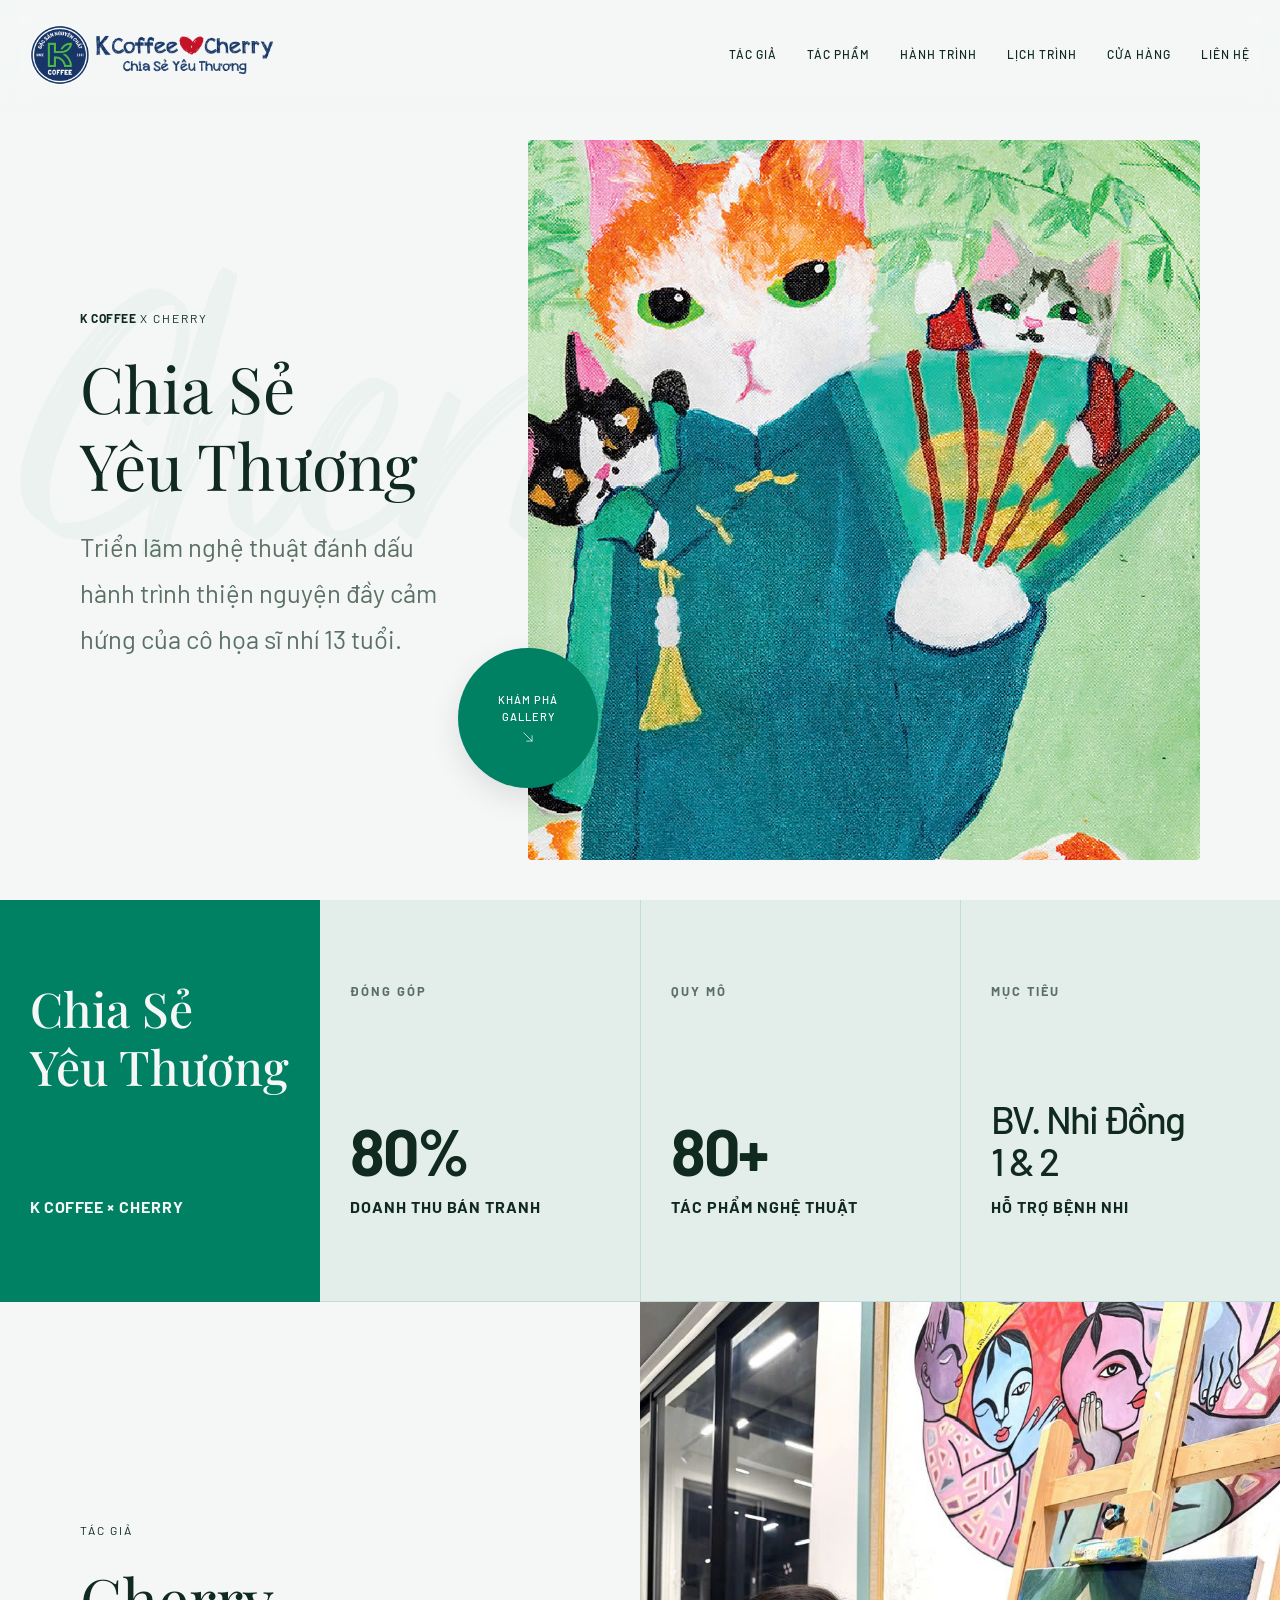
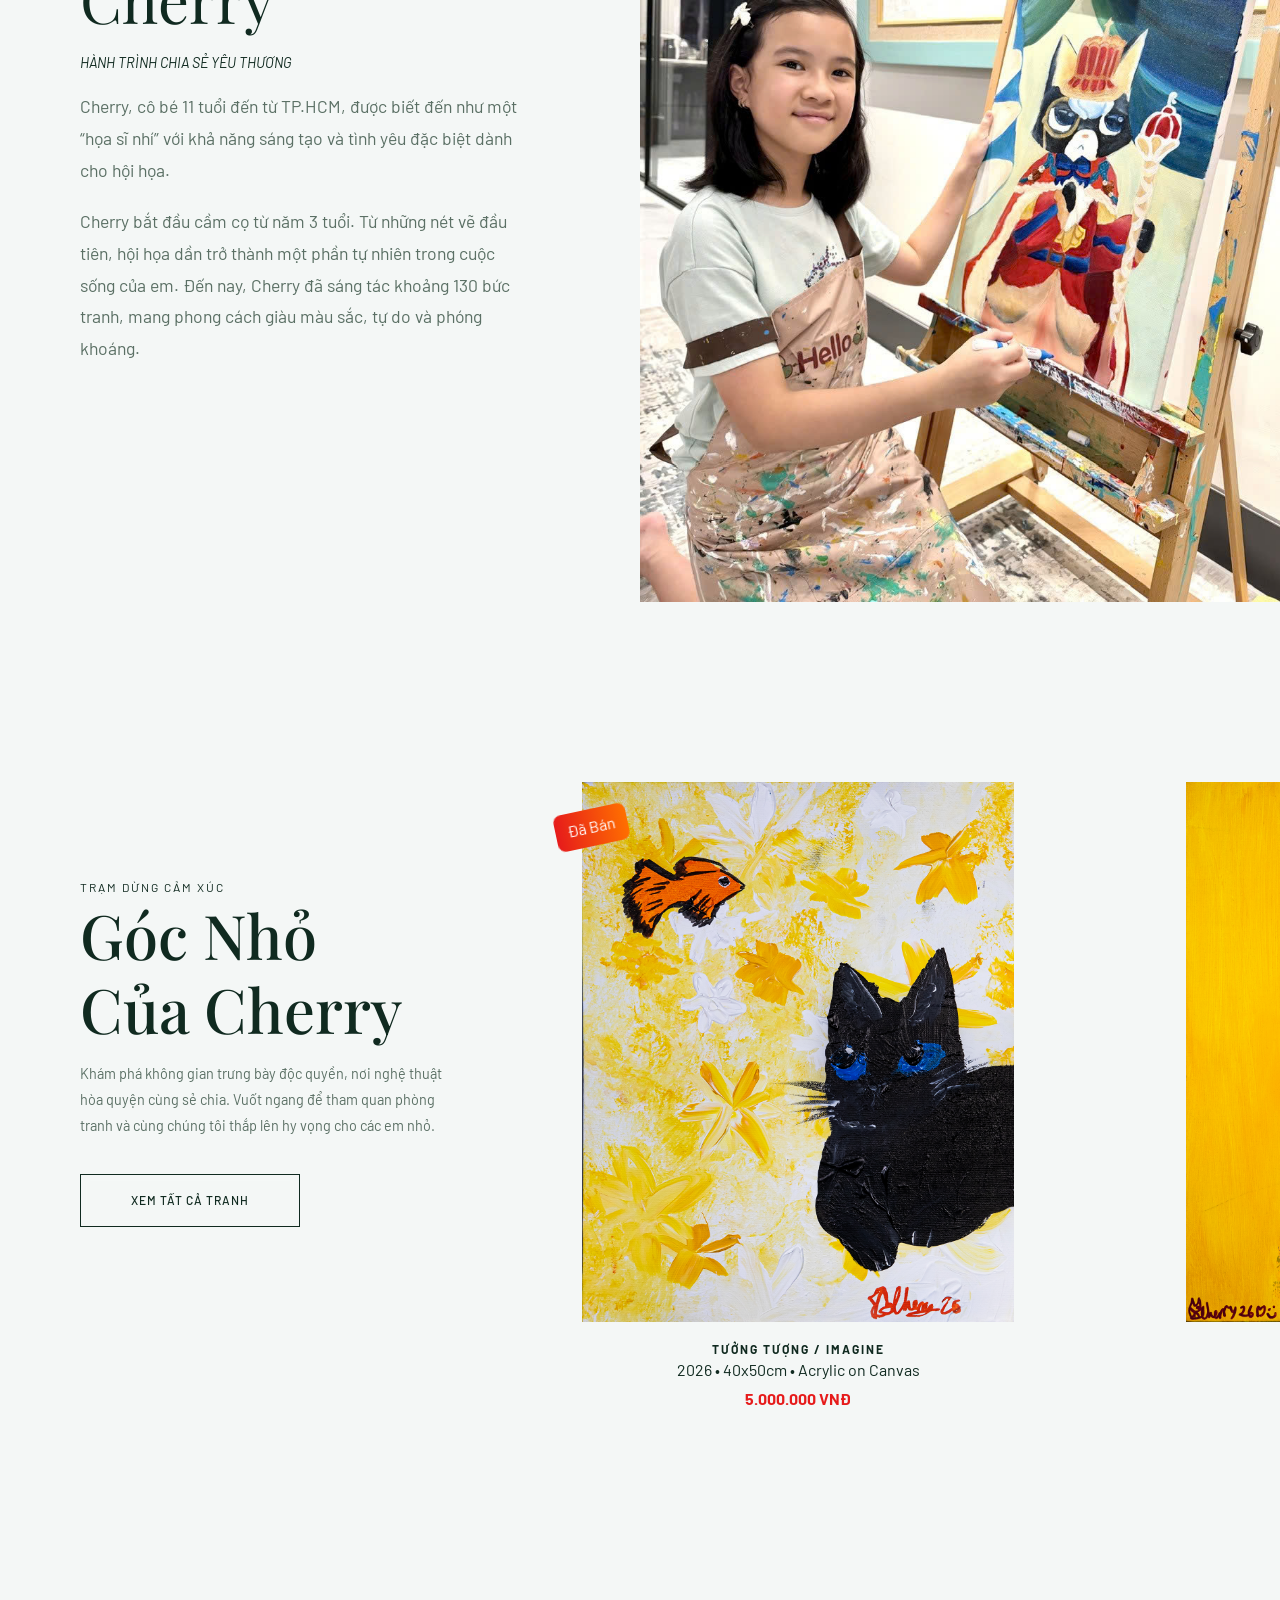
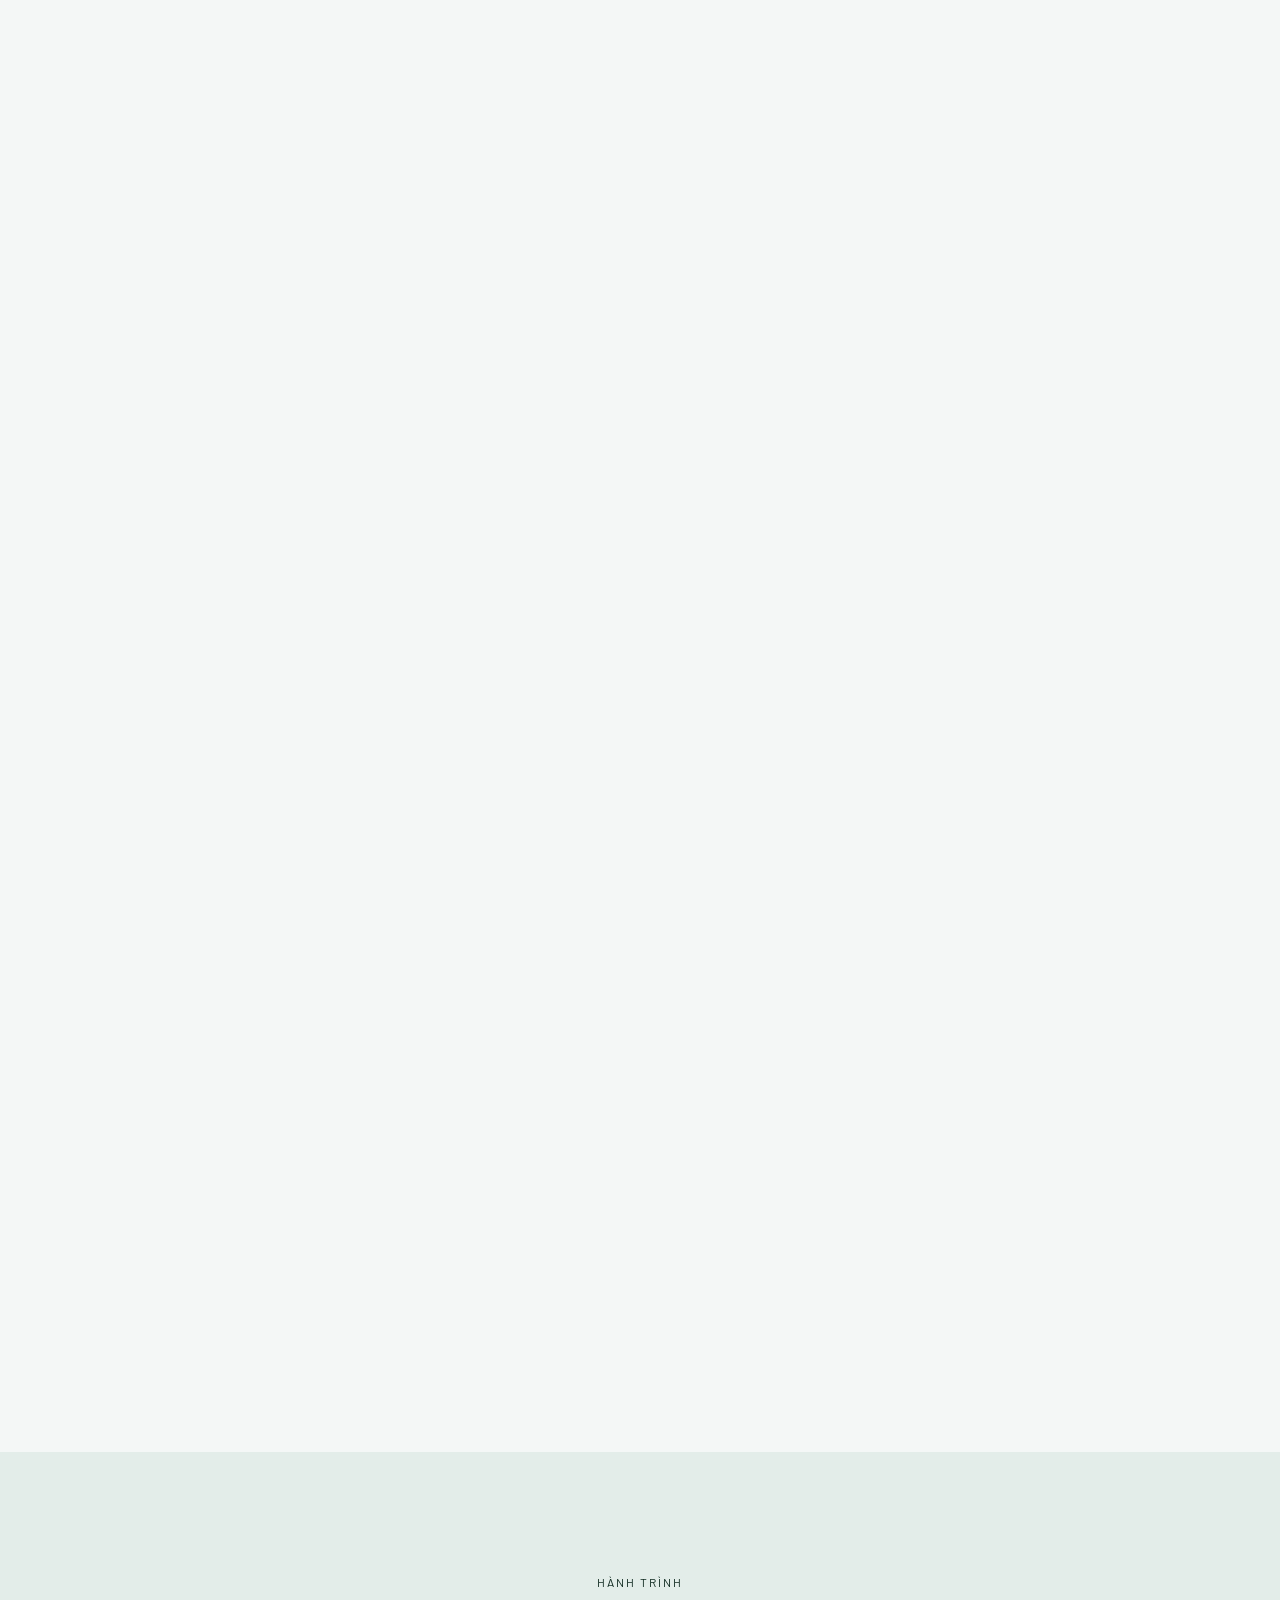
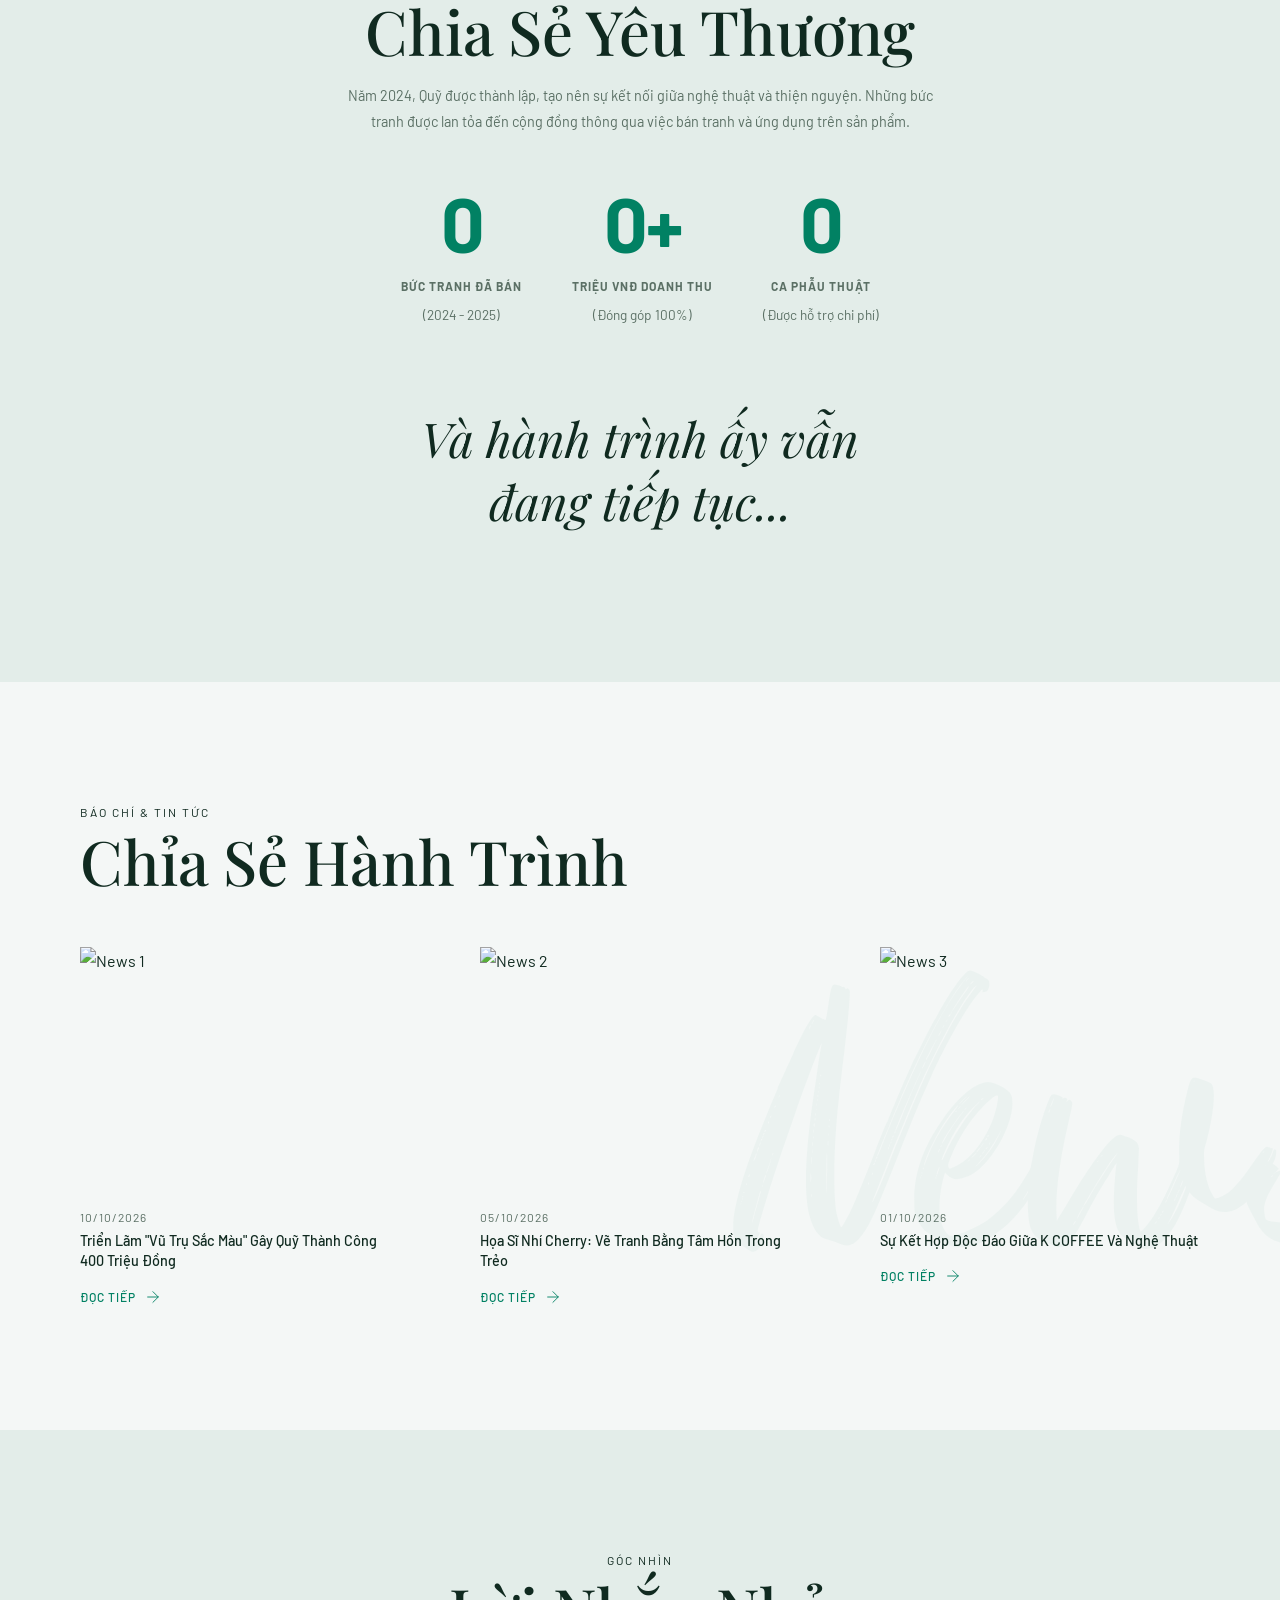
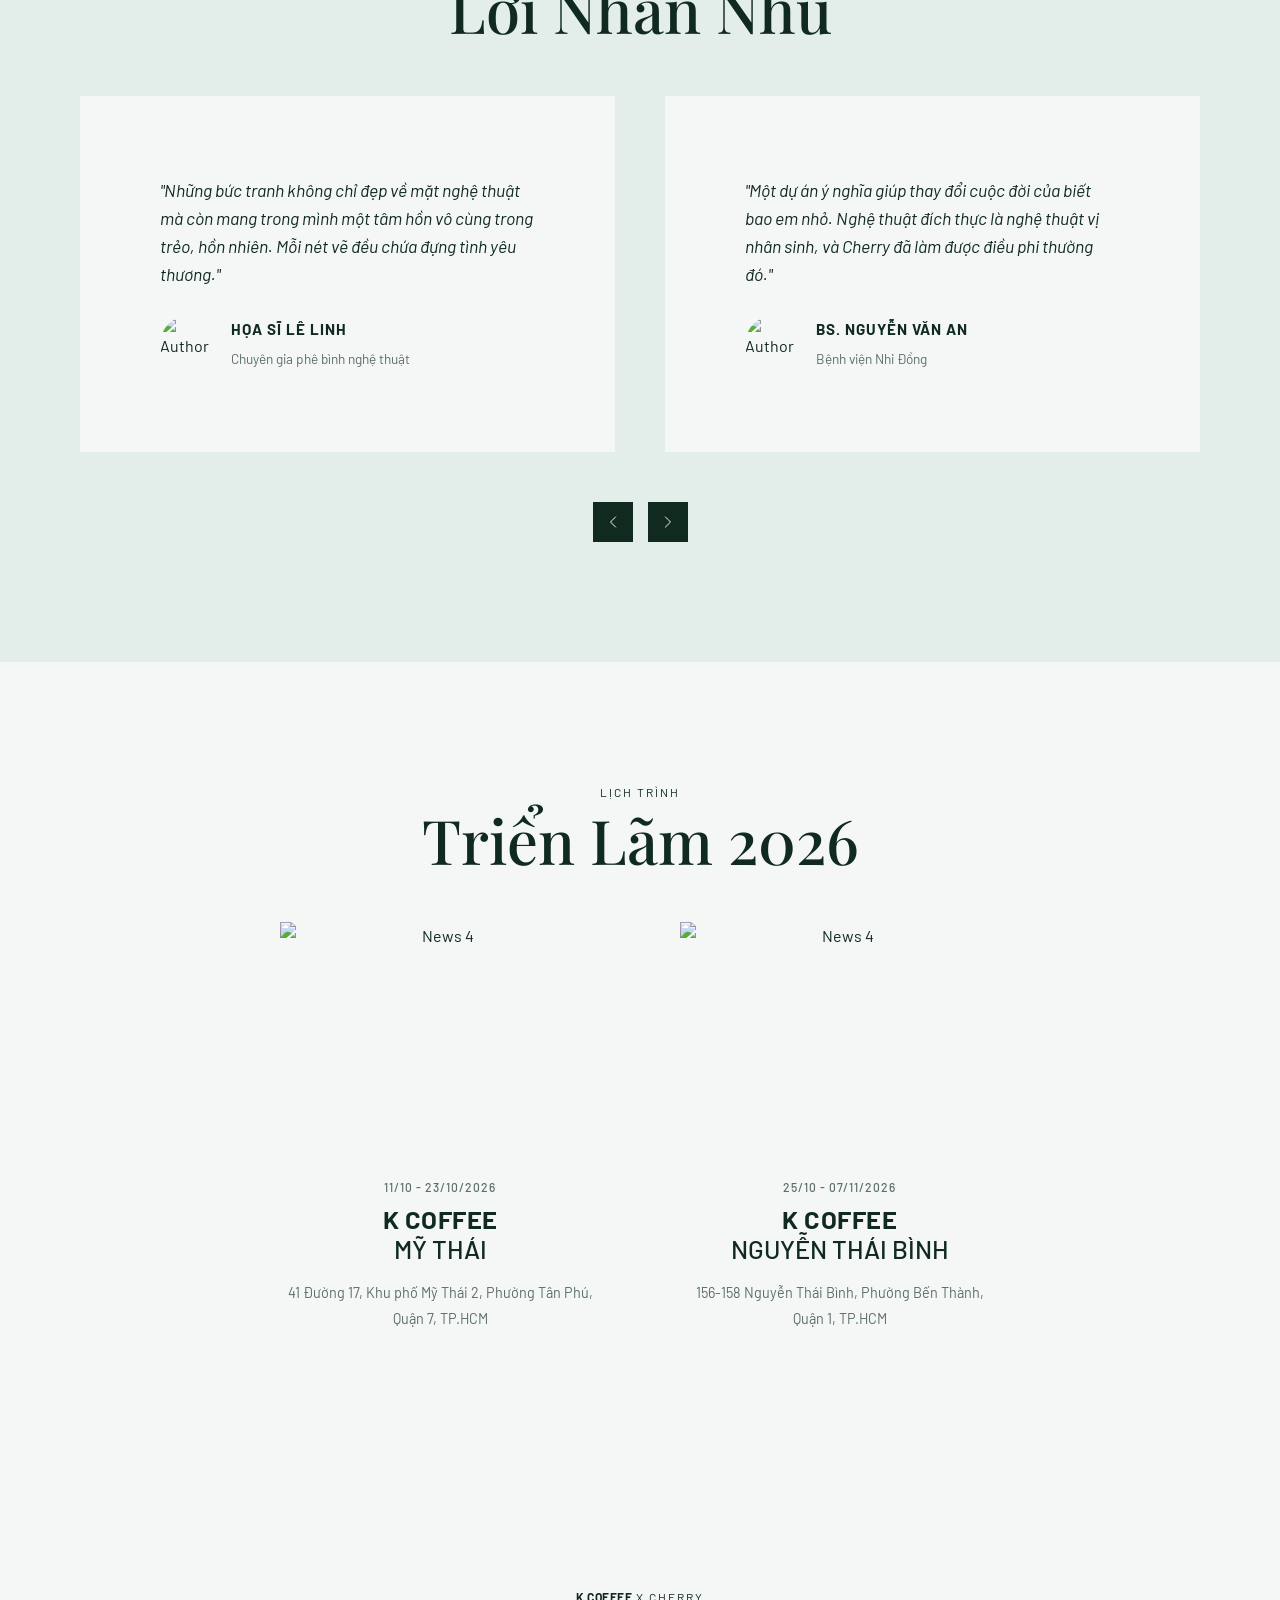
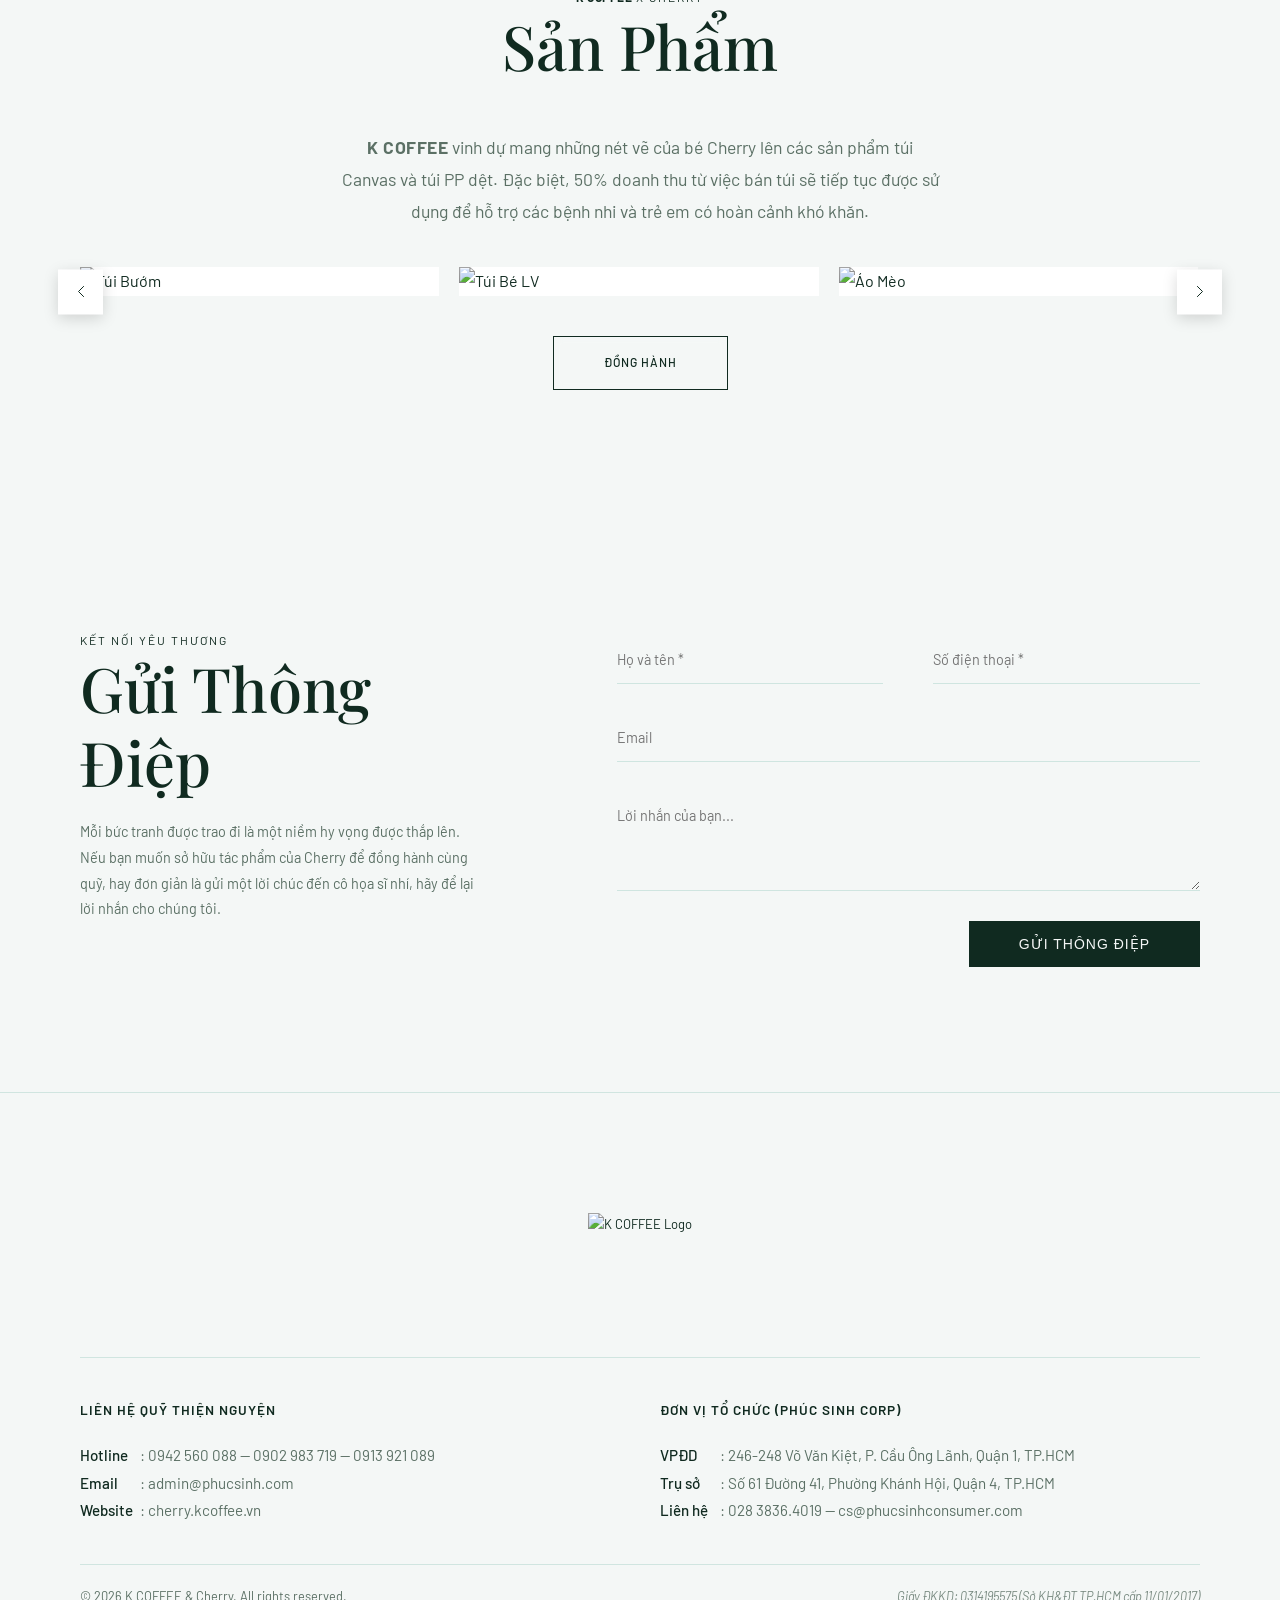
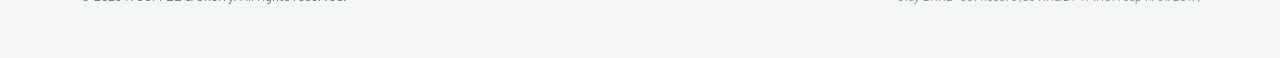
==== commit 6bde51e1: "CRITICAL FIX 2: Restore variables stripped by PowerShell in front-page.php, header.php, single.php, " ====
--- a/index.html
+++ b/index.html
@@ -422,7 +422,6 @@
             margin: var(--sp-sm) auto;
         }
 
-        #merch, #contact { min-height: 100vh; display: flex; align-items: center; width: 100%; }
         #schedule .container, #merch .container, #contact .container { width: 100%; }
         #schedule .container { display: flex; flex-direction: column; align-items: center; text-align: center; }
         .schedule-timeline { border-left: none; padding-left: 0; position: relative; margin-top: var(--sp-sm); text-align: center; width: 100%; display: flex; gap: var(--sp-lg); justify-content: center; }
@@ -573,7 +572,6 @@
             gap: var(--sp-lg);
             overflow-x: auto;
             scroll-snap-type: x mandatory;
-            padding-bottom: var(--sp-md);
             -ms-overflow-style: none; /* IE/Edge */
             scrollbar-width: none; /* Firefox */
         }
@@ -604,17 +602,21 @@
         }
         .news-link { font-size: var(--fs-small); font-weight: var(--fw-medium); color: var(--c-accent); text-transform: uppercase; letter-spacing: 1px; text-decoration: none; }
         
-                .testimonial-slider { display: flex; gap: var(--sp-md); overflow-x: auto; scroll-snap-type: x mandatory; scrollbar-width: none; scroll-behavior: smooth; }
+        .testimonial-slider { display: flex; gap: var(--sp-md); overflow-x: auto; scroll-snap-type: x mandatory; scrollbar-width: none; scroll-behavior: smooth; }
         .testimonial-slider::-webkit-scrollbar { display: none; }
-        .testi-item { flex: 0 0 calc(50% - (var(--sp-md) / 2)); scroll-snap-align: start; padding: var(--sp-lg); background: var(--c-bg); display: flex; flex-direction: column; justify-content: space-between; align-items: flex-start; border-radius: var(--br-md); box-shadow: 0 4px 20px rgba(0,0,0,0.03); border: 1px solid rgba(0,0,0,0.05); }
-        .testi-quote { font-family: var(--f-sans); font-size: 1.1rem; line-height: 1.6; margin-bottom: var(--sp-md); text-align: left; font-style: italic; color: var(--c-text); }
+        .testi-item { flex: 0 0 calc(50% - (var(--sp-md) / 2)); scroll-snap-align: start; padding: var(--sp-lg); background: var(--c-bg); display: flex; flex-direction: column; justify-content: space-between; align-items: flex-start;}
+        .testi-quote { font-family: var(--f-sans); font-size: 1.1rem; line-height: 1.6;text-align: left; font-style: italic; color: var(--c-text); }
         .testi-author-wrap { display: flex; align-items: center; gap: 15px; }
         .avata-testimonials { width: 56px; height: 56px; overflow: hidden; border-radius: 50%; flex-shrink: 0; }
         .avata-testimonials img { width: 100%; height: 100%; object-fit: cover; }
         .testi-author-info { display: flex; flex-direction: column; }
         .testi-author { font-size: 0.95rem; text-transform: uppercase; letter-spacing: 1px; font-weight: var(--fw-bold); color: var(--c-text); margin: 0; }
         .testi-role { font-size: 0.85rem; color: var(--c-text-mut); margin: 3px 0 0 0; }
-          @media (max-width: 1023px) {
+        .testi-svg {
+            font-size: var(--sp-xl);
+            font-family: var(--f-script);
+        }
+        @media (max-width: 1023px) {
             .news-card { flex: 0 0 calc(50% - (var(--sp-lg) / 2)); }
         }
         @media (max-width: 767px) {
@@ -624,7 +626,7 @@
                 flex-direction: column;
             }
         }
-                .testi-nav { display: flex; justify-content: center; gap: 15px; margin-top: var(--sp-md); }
+        .testi-nav { display: flex; justify-content: center; gap: 15px; margin-top: var(--sp-md); }
         .testi-nav-btn { background: var(--c-text); color: var(--c-bg); border: none; width: 40px; height: 40px; cursor: pointer; transition: opacity 0.3s ease; }
         .testi-nav-btn:hover { opacity: 0.8; }
         .testi-nav-btn i { font-size: 1rem; }
@@ -779,7 +781,6 @@
             background: #fff;
             
             overflow: hidden;
-            box-shadow: 0 5px 15px rgba(0,0,0,0.05);
         }
         .merch-card img {
             width: 100%;
@@ -1239,9 +1240,6 @@
               <div class="testimonial-wrapper" style="position: relative;">
                   <div class="testimonial-slider" id="testi-slider">
                       <div class="testi-item">
-                          <div style="color: var(--c-accent); margin-bottom: 15px;">
-                              <svg width="32" height="32" viewBox="0 0 24 24" fill="currentColor" xmlns="http://www.w3.org/2000/svg"><path d="M14.017 18L14.017 10.609C14.017 4.905 17.748 1.039 23 0L23.995 2.151C21.563 3.068 20 5.789 20 8H24V18H14.017ZM0 18V10.609C0 4.905 3.748 1.038 9 0L9.996 2.151C7.563 3.068 6 5.789 6 8H9.983L9.983 18L0 18Z"/></svg>
-                          </div>
                           <p class="testi-quote">"Những bức tranh không chỉ đẹp về mặt nghệ thuật mà còn mang trong mình một tâm hồn vô cùng trong trẻo, hồn nhiên. Mỗi nét vẽ đều chứa đựng tình yêu thương."</p>
                           <div class="testi-author-wrap">
                               <span class="avata-testimonials"><img src="https://images.unsplash.com/photo-1573496359142-b8d87734a5a2?auto=format&fit=crop&w=200&q=80" alt="Author"></span>
@@ -1252,9 +1250,6 @@
                           </div>
                       </div>
                       <div class="testi-item">
-                          <div style="color: var(--c-accent); margin-bottom: 15px;">
-                              <svg width="32" height="32" viewBox="0 0 24 24" fill="currentColor" xmlns="http://www.w3.org/2000/svg"><path d="M14.017 18L14.017 10.609C14.017 4.905 17.748 1.039 23 0L23.995 2.151C21.563 3.068 20 5.789 20 8H24V18H14.017ZM0 18V10.609C0 4.905 3.748 1.038 9 0L9.996 2.151C7.563 3.068 6 5.789 6 8H9.983L9.983 18L0 18Z"/></svg>
-                          </div>
                           <p class="testi-quote">"Một dự án ý nghĩa giúp thay đổi cuộc đời của biết bao em nhỏ. Nghệ thuật đích thực là nghệ thuật vị nhân sinh, và Cherry đã làm được điều phi thường đó."</p>
                           <div class="testi-author-wrap">
                               <span class="avata-testimonials"><img src="https://images.unsplash.com/photo-1612349317150-e413f6a5b16d?auto=format&fit=crop&w=200&q=80" alt="Author"></span>
